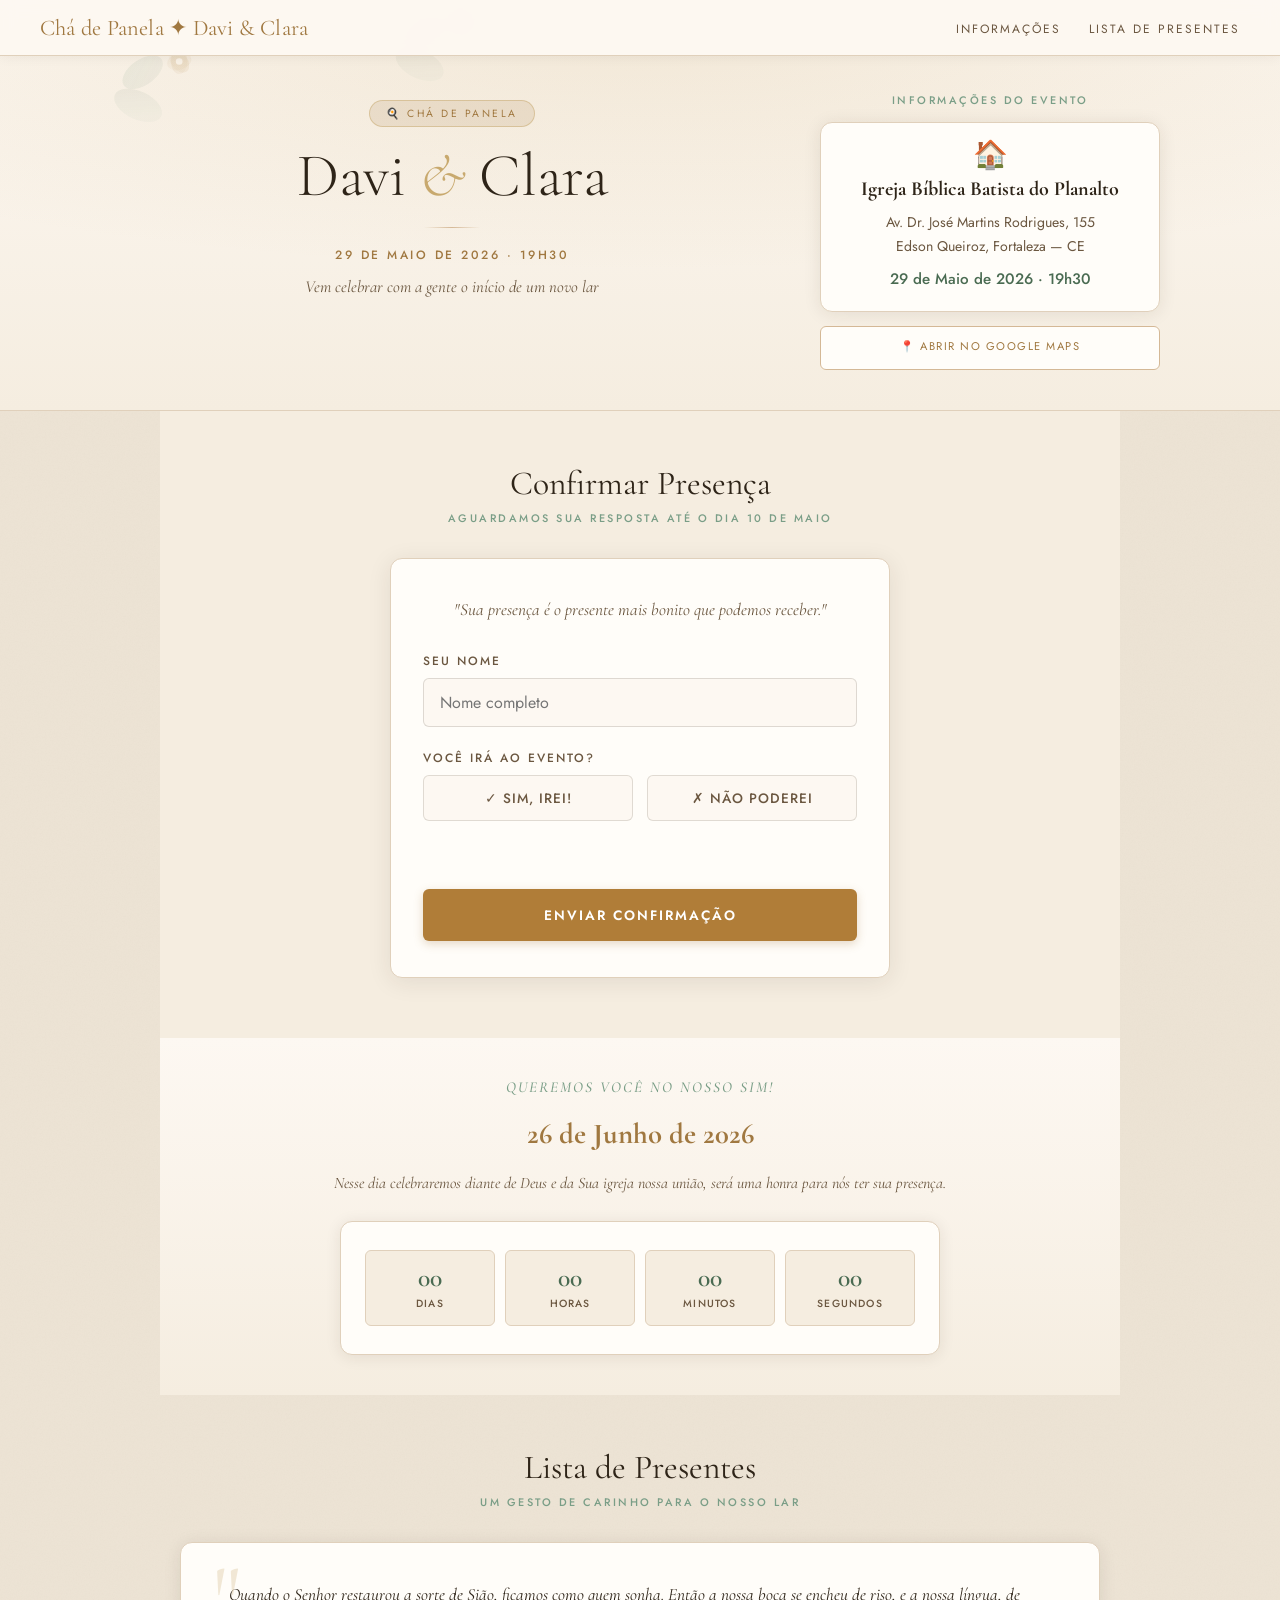
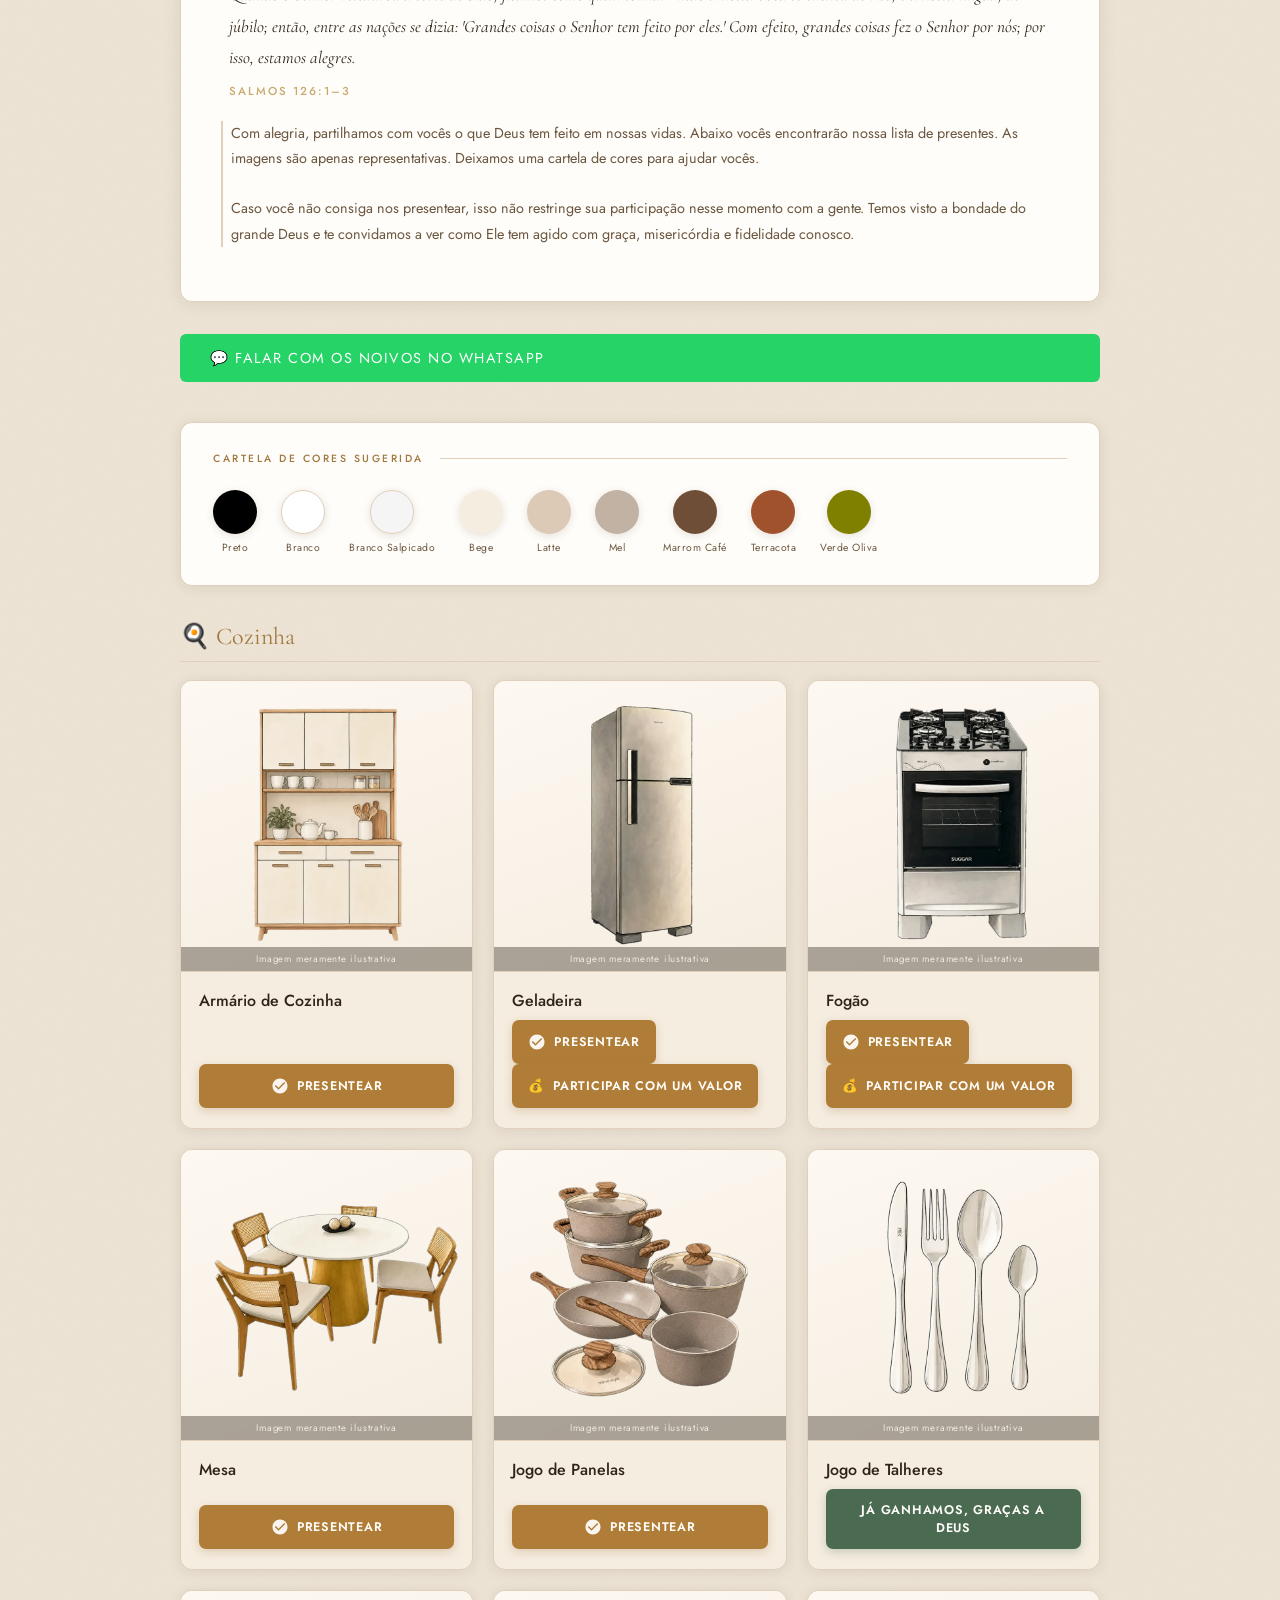
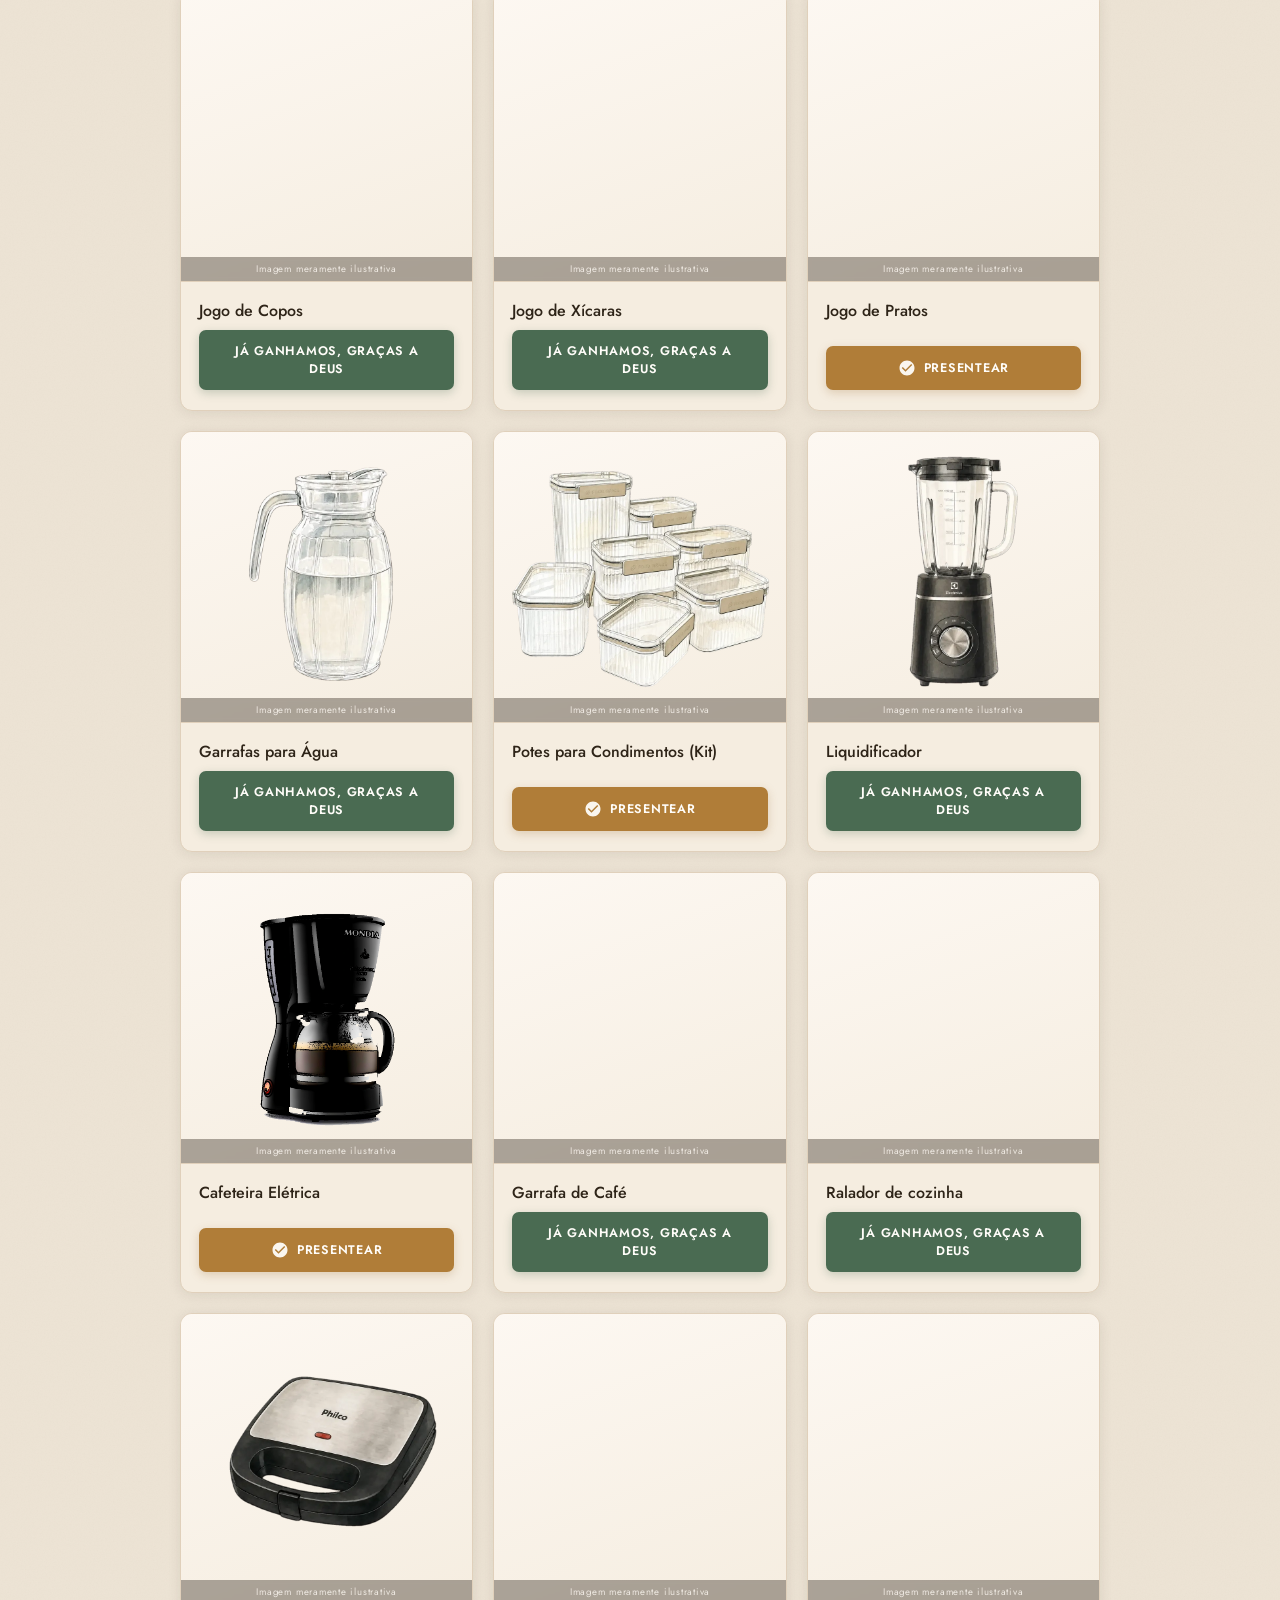
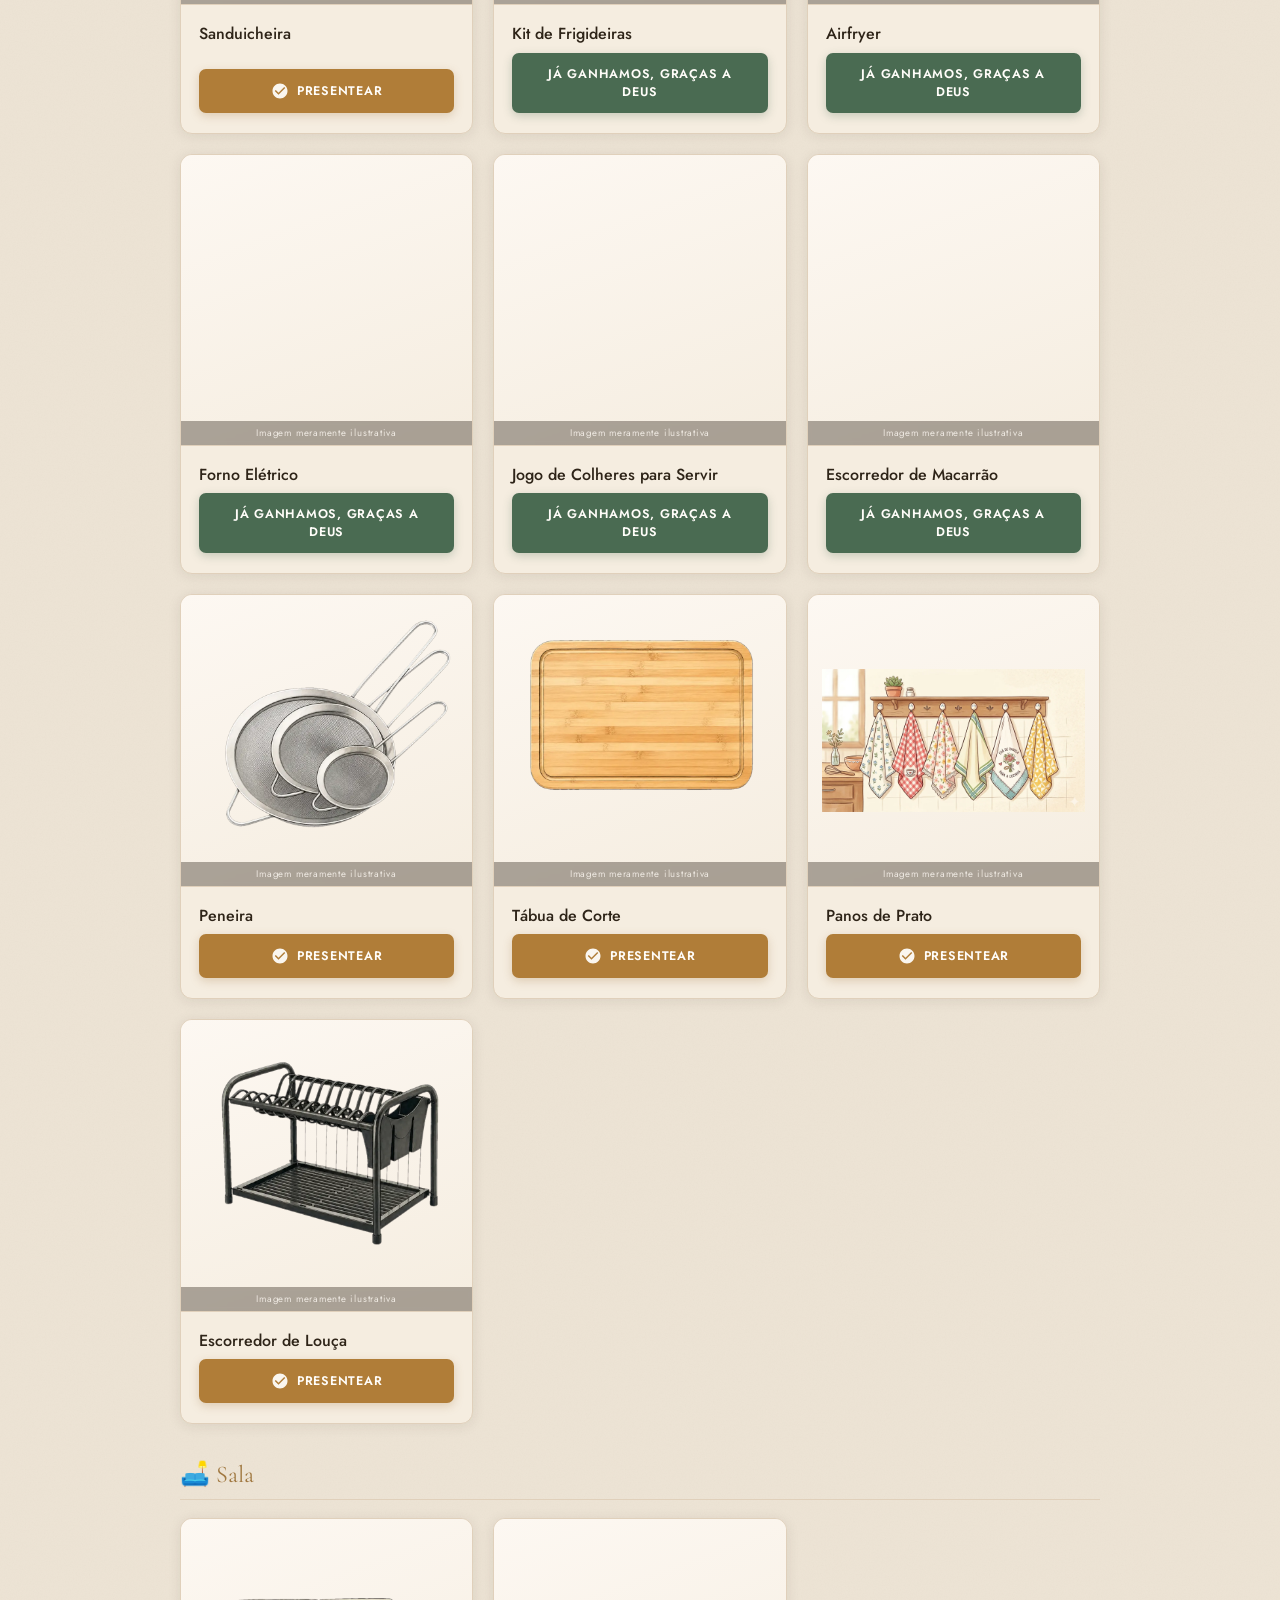
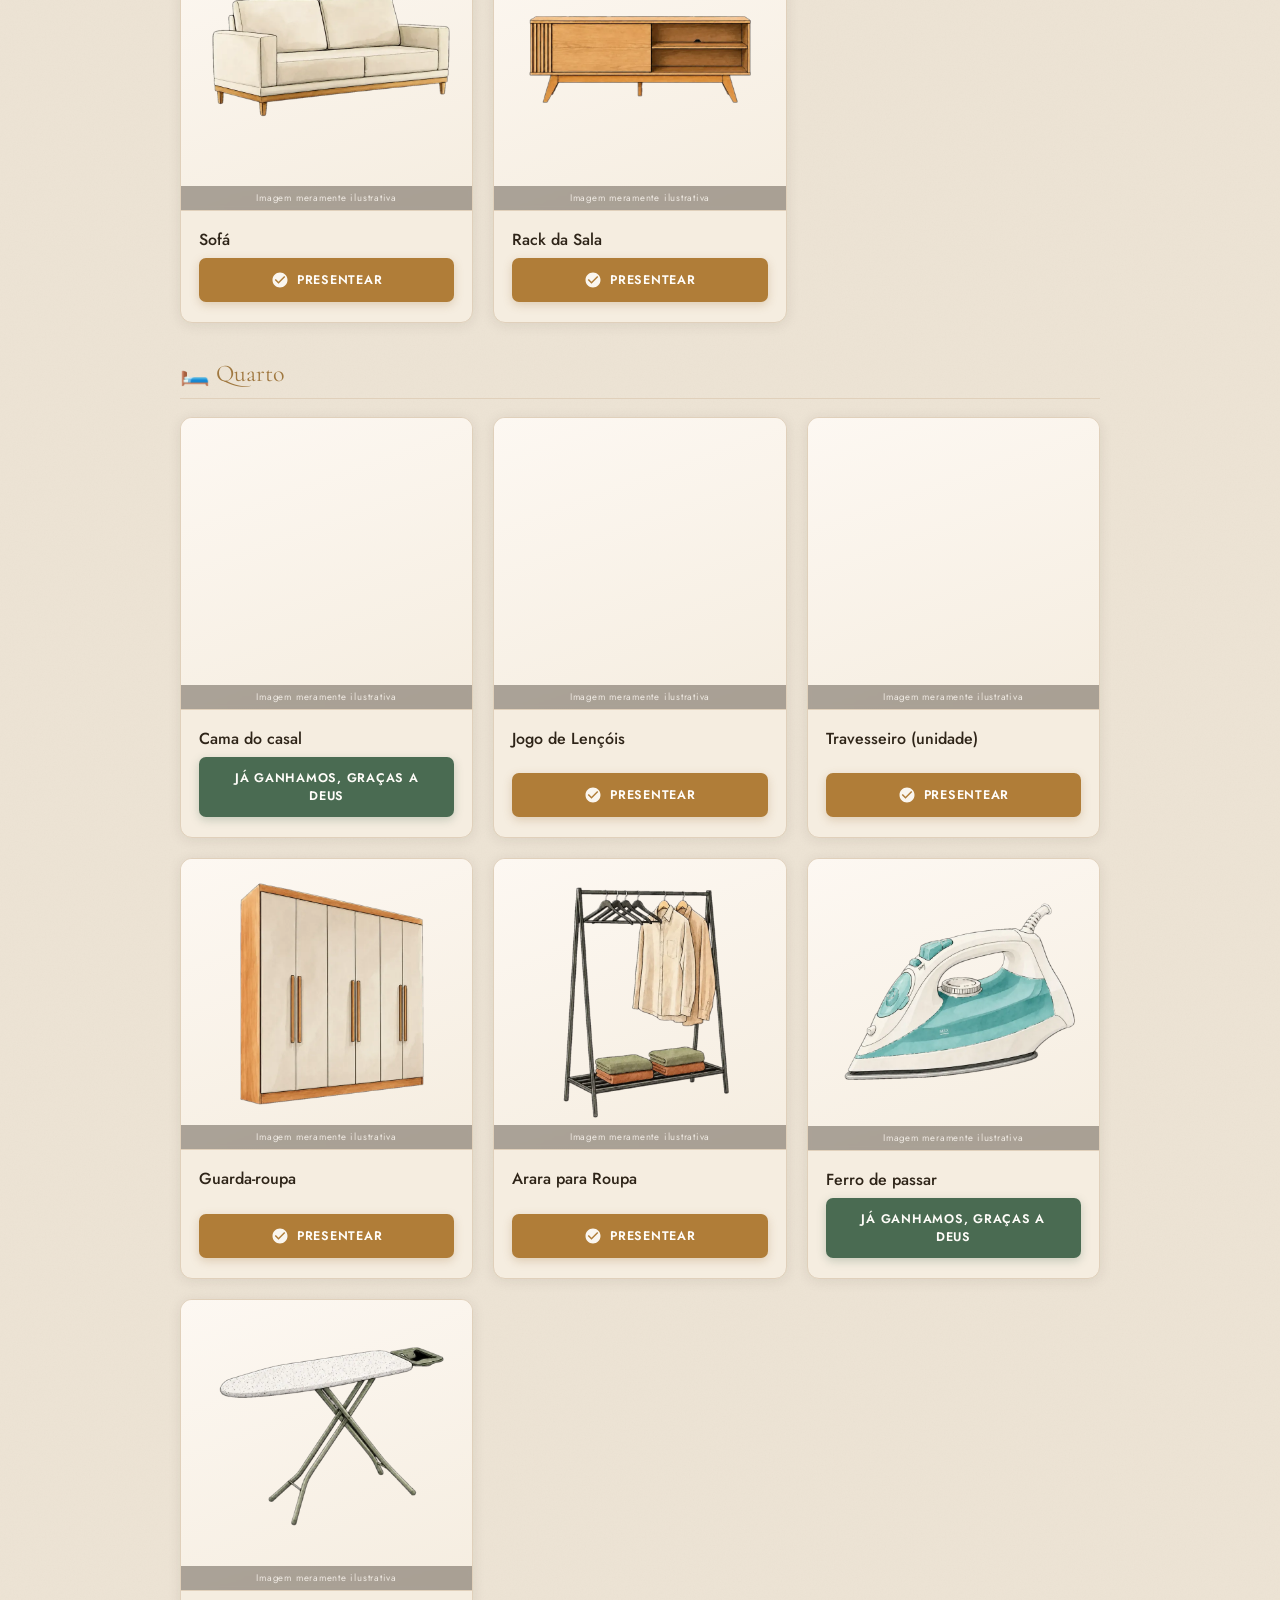
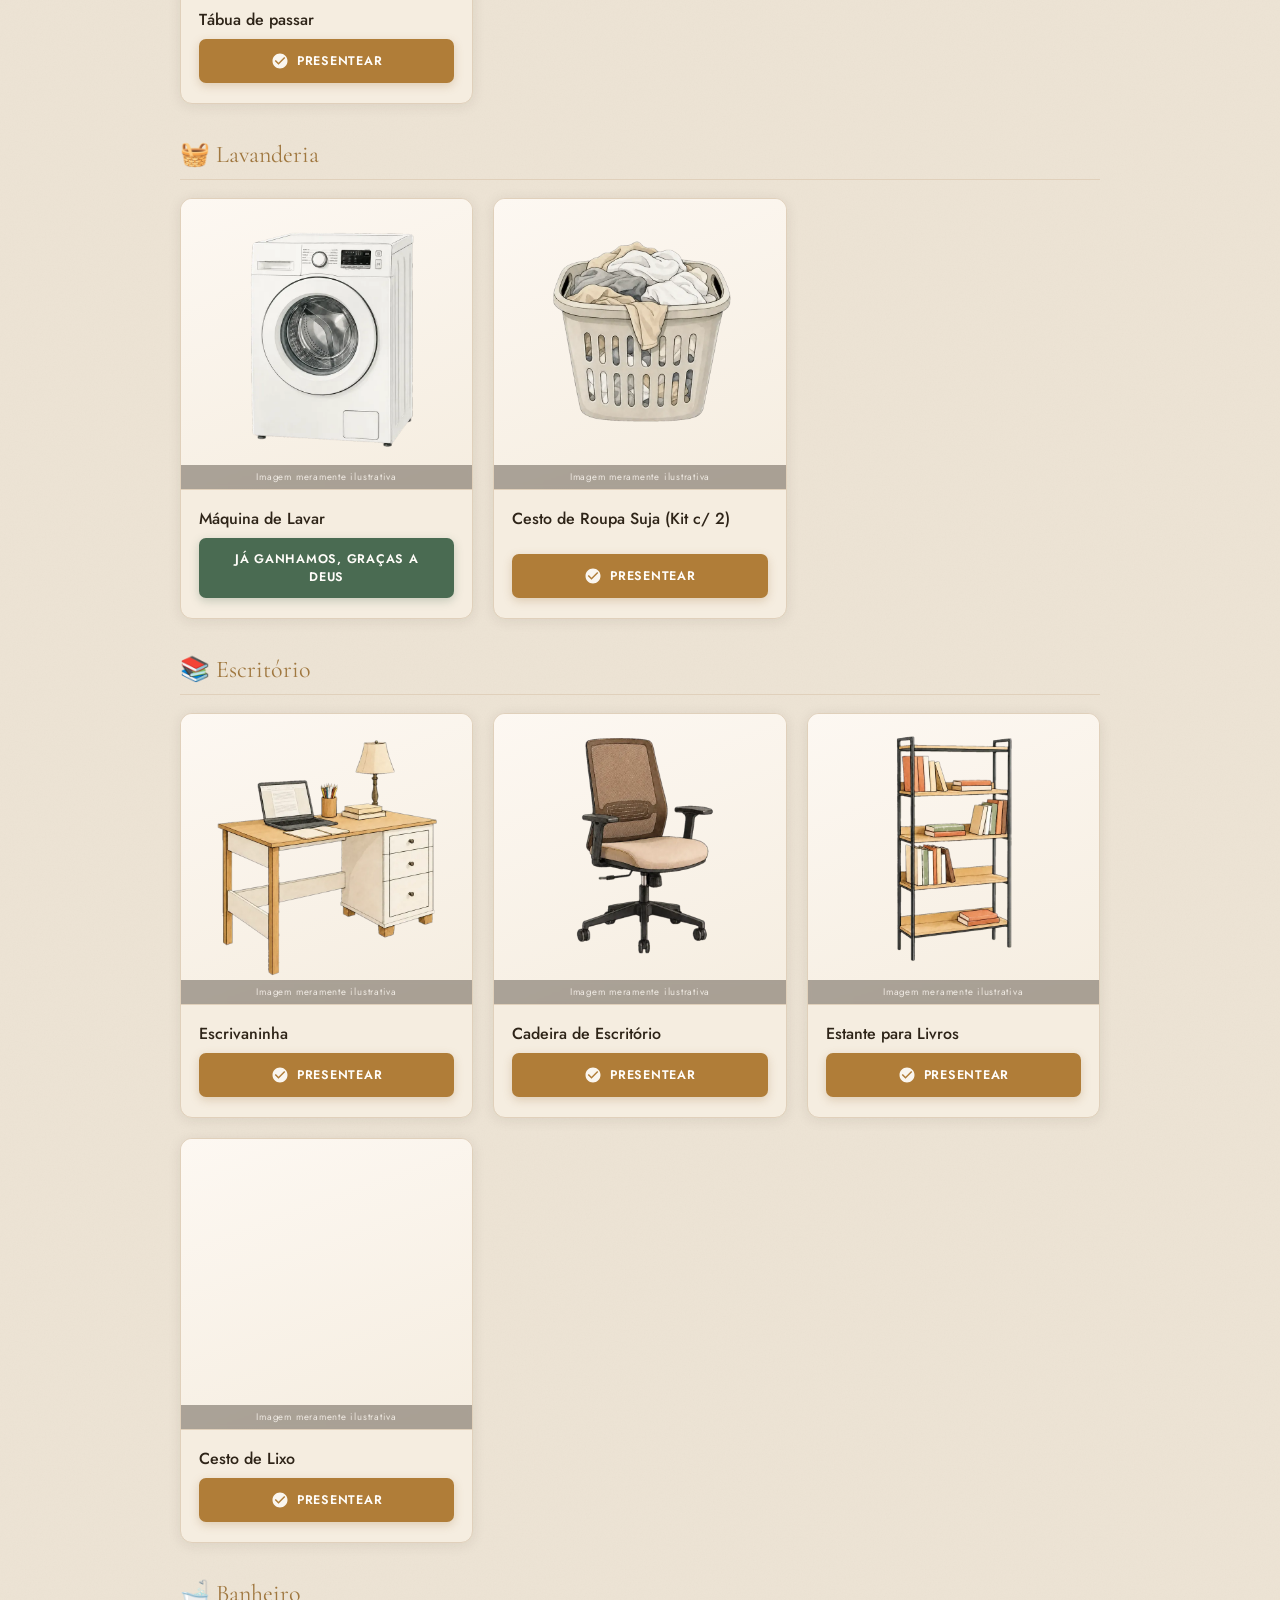
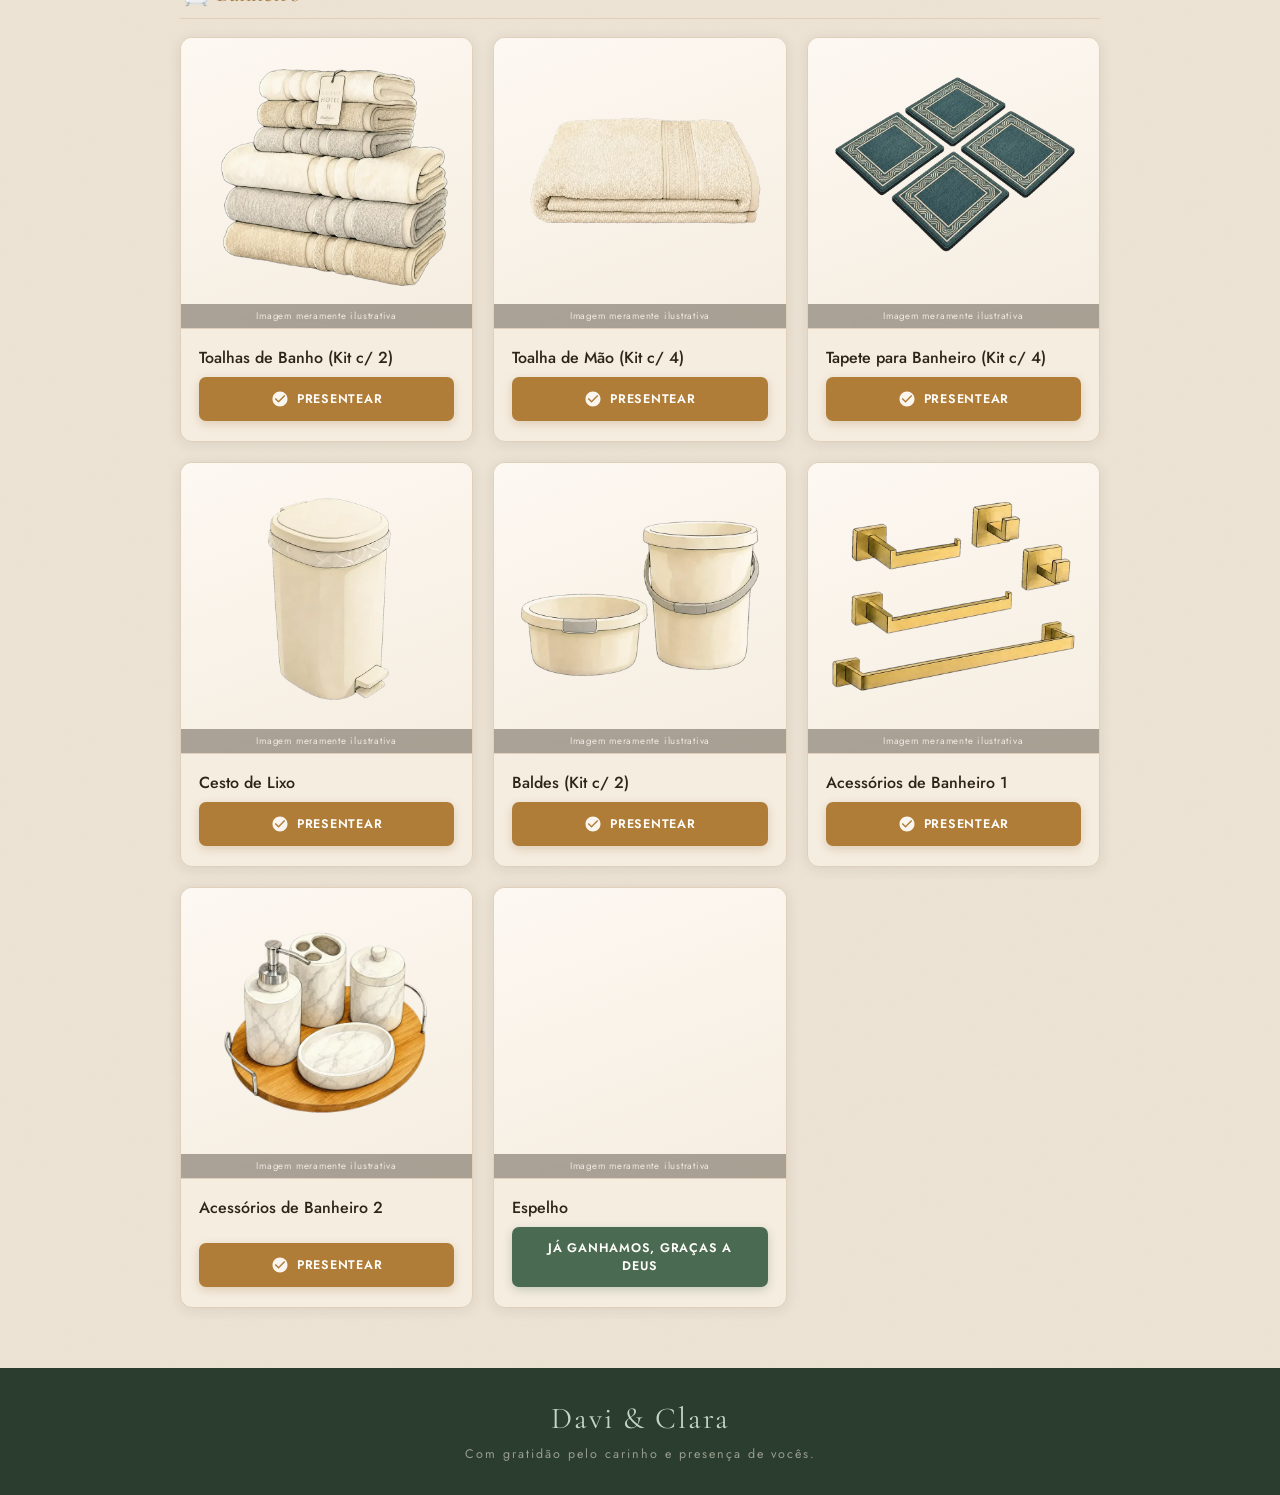
==== index.html @ c98801a6 "Update index.html" ====
<!DOCTYPE html>
<html lang="pt-BR">
<head>
  <!-- Meta Tags para Redes Sociais (WhatsApp/Instagram) -->
  <meta property="og:title" content="Chá de Panela — Davi & Clara">
  <meta property="og:description" content="Venha celebrar conosco o início do nosso novo lar! Confira as informações e nossa lista de presentes.">
  <meta property="og:type" content="website">
  <meta property="og:url" content="https://davi-e-clara.github.io/Cha-de-panela/">
  <meta property="og:image" content="https://davi-e-clara.github.io/Cha-de-panela/hero-share.jpg">
  <meta charset="UTF-8">
  <meta name="viewport" content="width=device-width, initial-scale=1, viewport-fit=cover">
  <meta name="description" content="Chá de Panela de Davi e Clara. Informações do evento, confirmação de presença e lista de presentes.">
  <meta name="theme-color" content="#ede3d4">
  <title>Chá de Panela — Davi & Clara</title>
  
  <!-- Preload de fontes críticas para evitar o "pulo" de layout -->
  <link rel="preconnect" href="https://fonts.googleapis.com">
  <link rel="preconnect" href="https://fonts.gstatic.com" crossorigin>
  <link href="https://fonts.googleapis.com/css2?family=Cormorant+Garamond:ital,wght@0,300;0,400;1,400&family=Jost:wght@300;400;500&display=swap" rel="stylesheet">
  
  <!-- CSS Externo (Mantido conforme original para cache) -->
  <link rel="stylesheet" href="style.css">
  
  <!-- SVG Icons -->
  <svg style="display: none;">
    <defs>
      <symbol id="ico-presentear" viewBox="0 0 24 24">
        <path fill="currentColor" d="M12 2C6.48 2 2 6.48 2 12s4.48 10 10 10 10-4.48 10-10S17.52 2 12 2zm-2 15l-5-5 1.41-1.41L10 14.17l7.59-7.59L19 8l-9 9z"/>
      </symbol>
    </defs>
  </svg>
</head>
<body>

<!-- NAVEGAÇÃO -->
<nav id="main-nav">
  <div class="logo">Chá de Panela ✦ Davi & Clara</div>
  <div class="nav-actions">
    <input type="checkbox" id="nav-menu-toggle" class="nav-cb" aria-hidden="true">
    <label for="nav-menu-toggle" class="nav-burger" aria-controls="nav-panel">Menu</label>
    <ul id="nav-panel">
      <li><a href="#confirmacao">Informações</a></li>
      <li><a href="#presentes">Lista de Presentes</a></li>
    </ul>
  </div>
</nav>

<!-- HERO / INTRO -->
<header class="intro">
  <div class="hero-floral-frame" aria-hidden="true">
    <svg viewBox="0 0 1000 400" xmlns="http://www.w3.org/2000/svg" preserveAspectRatio="xMidYMid slice">
      <defs>
        <linearGradient id="gfPetal" x1="0%" y1="0%" x2="100%" y2="100%">
          <stop offset="0%" style="stop-color:#c8a96e;stop-opacity:0.4"/>
          <stop offset="100%" style="stop-color:#d4b896;stop-opacity:0.2"/>
        </linearGradient>
        <linearGradient id="gfPetal2" x1="0%" y1="0%" x2="100%" y2="100%">
          <stop offset="0%" style="stop-color:#d4b896;stop-opacity:0.35"/>
          <stop offset="100%" style="stop-color:#c8a96e;stop-opacity:0.15"/>
        </linearGradient>
        <linearGradient id="gfLeaf1" x1="0%" y1="0%" x2="100%" y2="100%">
          <stop offset="0%" style="stop-color:#7a9e87;stop-opacity:0.3"/>
          <stop offset="100%" style="stop-color:#4a6b52;stop-opacity:0.15"/>
        </linearGradient>
        <linearGradient id="gfLeaf2" x1="0%" y1="0%" x2="100%" y2="100%">
          <stop offset="0%" style="stop-color:#4a6b52;stop-opacity:0.25"/>
          <stop offset="100%" style="stop-color:#7a9e87;stop-opacity:0.1"/>
        </linearGradient>
      </defs>
      <g opacity="0.8" transform="translate(100 80)">
        <ellipse cx="0" cy="20" rx="18" ry="10" transform="rotate(-35)" fill="url(#gfLeaf1)" opacity="0.5"/>
        <ellipse cx="25" cy="35" rx="20" ry="11" transform="rotate(25)" fill="url(#gfLeaf2)" opacity="0.45"/>
        <g transform="translate(40 8) scale(0.65)">
          <ellipse cx="0" cy="0" rx="10" ry="15" transform="rotate(0)" fill="url(#gfPetal)" opacity="0.65"/>
          <ellipse cx="0" cy="0" rx="10" ry="15" transform="rotate(72)" fill="url(#gfPetal2)" opacity="0.6"/>
          <ellipse cx="0" cy="0" rx="10" ry="15" transform="rotate(144)" fill="url(#gfPetal)" opacity="0.55"/>
          <circle cx="0" cy="0" r="4" fill="#fdf8f0" opacity="0.85"/>
        </g>
      </g>
      <g opacity="0.75" transform="translate(320 48)">
        <ellipse cx="0" cy="20" rx="18" ry="10" transform="rotate(-35)" fill="url(#gfLeaf1)" opacity="0.5"/>
        <ellipse cx="25" cy="35" rx="20" ry="11" transform="rotate(25)" fill="url(#gfLeaf2)" opacity="0.45"/>
        <g transform="translate(40 8) scale(0.65)">
          <ellipse cx="0" cy="0" rx="10" ry="15" transform="rotate(0)" fill="url(#gfPetal2)" opacity="0.65"/>
          <ellipse cx="0" cy="0" rx="10" ry="15" transform="rotate(72)" fill="url(#gfPetal)" opacity="0.6"/>
          <ellipse cx="0" cy="0" rx="10" ry="15" transform="rotate(144)" fill="url(#gfPetal2)" opacity="0.55"/>
          <circle cx="0" cy="0" r="4" fill="#fdf5e8" opacity="0.9"/>
        </g>
      </g>
    </svg>
  </div>
  <div class="intro-inner">
    <div class="intro-headline">
      <div class="hero-badge">🍳 Chá de Panela</div>
      <h1 class="hero-names">Davi<span> &amp; </span>Clara</h1>
      <div class="hero-divider"></div>
      <p class="hero-date">29 de Maio de 2026 · 19h30</p>
      <p class="hero-tagline">Vem celebrar com a gente o início de um novo lar</p>
    </div>
    <aside class="intro-aside">
      <p class="intro-aside-label">Informações do evento</p>
      <div class="info-card">
        <div class="big-icon">🏠</div>
        <h3>Igreja Bíblica Batista do Planalto</h3>
        <p>
          Av. Dr. José Martins Rodrigues, 155 <br>
          Edson Queiroz, Fortaleza — CE
          <span class="highlight">29 de Maio de 2026 · 19h30</span>
        </p>
      </div>
      <a class="map-btn"
         href="https://www.google.com/maps/place/Av.+Dr.+Jos%C3%A9+Martins+Rodrigues,+155+-+Edson+Queiroz,+Fortaleza+-+CE"
         target="_blank" rel="noopener noreferrer">
        📍 Abrir no Google Maps
      </a>
    </aside>
  </div>
</header>

<!-- CONFIRMAÇÃO DE PRESENÇA -->
<section id="confirmacao" class="reveal" style="background: var(--surface);">
  <h2 class="section-title">Confirmar Presença</h2>
  <p class="section-sub">Aguardamos sua resposta até o dia 10 de Maio</p>
  
  <div class="rsvp-form-wrapper">
    <p class="rsvp-quote">
      "Sua presença é o presente mais bonito que podemos receber."
    </p>

    <form id="rsvp-form">
      <div class="form-group">
        <label for="rsvp-nome" class="form-label">Seu nome</label>
        <input 
          type="text" 
          id="rsvp-nome" 
          placeholder="Nome completo" 
          required
          class="form-input"
          autocomplete="name"
        >
      </div>

      <div class="form-group">
        <label class="form-label">Você irá ao evento?</label>
        <div class="radio-group">
          <div class="radio-option">
            <input 
              type="radio" 
              id="rsvp-sim" 
              name="rsvp-presenca" 
              value="Sim, estarei presente! 🎉"
              required
              class="radio-input"
            >
            <label for="rsvp-sim" class="radio-label">✓ Sim, irei!</label>
          </div>
          <div class="radio-option">
            <input 
              type="radio" 
              id="rsvp-nao" 
              name="rsvp-presenca" 
              value="Infelizmente não poderei comparecer."
              required
              class="radio-input"
            >
            <label for="rsvp-nao" class="radio-label">✗ Não poderei</label>
          </div>
        </div>
      </div>

      <p id="rsvp-status" class="rsvp-status" aria-live="polite"></p>

      <button 
        type="submit" 
        id="rsvp-btn-enviar"
        class="submit-btn"
      >
        Enviar Confirmação
      </button>
    </form>
  </div>
</section>

<!-- CONTAGEM REGRESSIVA -->
<section class="countdown-section reveal">
  <div style="max-width: 800px; margin: 0 auto; text-align: center;">
    <p class="countdown-subtitle">Queremos você no nosso SIM!</p>
    <h3 style="font-family: 'Cormorant Garamond', serif; font-size: 1.8rem; color: var(--wood-deep); margin-bottom: 20px;">26 de Junho de 2026</h3>
    
    <p class="countdown-quote">
      Nesse dia celebraremos diante de Deus e da Sua igreja nossa união, será uma honra para nós ter sua presença.
    </p>
    
    <div class="countdown-wrapper">
      <div id="countdown">
        <div class="countdown-item">
          <div id="days" class="countdown-value">00</div>
          <div class="countdown-label">Dias</div>
        </div>
        <div class="countdown-item">
          <div id="hours" class="countdown-value">00</div>
          <div class="countdown-label">Horas</div>
        </div>
        <div class="countdown-item">
          <div id="minutes" class="countdown-value">00</div>
          <div class="countdown-label">Minutos</div>
        </div>
        <div class="countdown-item">
          <div id="seconds" class="countdown-value">00</div>
          <div class="countdown-label">Segundos</div>
        </div>
      </div>
    </div>
  </div>
</section>

<!-- LISTA DE PRESENTES -->
<section id="presentes" class="reveal">
  <h2 class="section-title">Lista de Presentes</h2>
  <p class="section-sub">Um gesto de carinho para o nosso lar</p>

  <!-- VERSÍCULO -->
  <div class="verse-block">
    <div class="verse-mark">"</div>
    <blockquote class="verse-text">
      Quando o Senhor restaurou a sorte de Sião, ficamos como quem sonha. Então a nossa boca se encheu de riso, e a nossa língua, de júbilo; então, entre as nações se dizia: <em>'Grandes coisas o Senhor tem feito por eles.'</em> Com efeito, grandes coisas fez o Senhor por nós; por isso, estamos alegres.
    </blockquote>
    <div class="verse-ref">Salmos 126:1–3</div>
    <div class="verse-body">
      Com alegria, partilhamos com vocês o que Deus tem feito em nossas vidas. Abaixo vocês encontrarão nossa lista de presentes. As imagens são apenas representativas. Deixamos uma cartela de cores para ajudar vocês.
      <br><br>
      Caso você não consiga nos presentear, isso não restringe sua participação nesse momento com a gente. Temos visto a bondade do grande Deus e te convidamos a ver como Ele tem agido com graça, misericórdia e fidelidade conosco.
    </div>
  </div>

  <!-- BOTÃO WHATSAPP PRINCIPAL -->
  <div style="text-align: center; margin-bottom: 40px;">
    <a id="main-wa-btn" href="#" target="_blank" rel="noopener noreferrer" class="map-btn" style="display: inline-flex; background: #25D366; color: white; border: none; padding: 15px 30px; font-size: 0.9rem;">
      💬 Falar com os Noivos no WhatsApp
    </a>
  </div>

  <!-- PALETA DE CORES -->
  <div class="palette-block">
    <div class="palette-header">
      <span class="palette-label">Cartela de Cores Sugerida</span>
      <div class="palette-rule"></div>
    </div>
    <div class="palette-swatches">
      <div class="swatch-item">
        <div class="swatch" style="background-color: #000000;"></div>
        <span>Preto</span>
      </div>
      <div class="swatch-item">
        <div class="swatch" style="background-color: #ffffff; border: 1px solid #e0d0bb;"></div>
        <span>Branco</span>
      </div>
      <div class="swatch-item">
        <div class="swatch" style="background-color: #f5f5f5; border: 1px solid #e0d0bb;"></div>
        <span>Branco Salpicado</span>
      </div>
      <div class="swatch-item">
        <div class="swatch" style="background-color: #f5ede0;"></div>
        <span>Bege</span>
      </div>
      <div class="swatch-item">
        <div class="swatch" style="background-color: #dcc9b6;"></div>
        <span>Latte</span>
      </div>
      <div class="swatch-item">
        <div class="swatch" style="background-color: #c2b2a3;"></div>
        <span>Mel</span>
      </div>
      <div class="swatch-item">
        <div class="swatch" style="background-color: #6f4e37;"></div>
        <span>Marrom Café</span>
      </div>
      <div class="swatch-item">
        <div class="swatch" style="background-color: #a0522d;"></div>
        <span>Terracota</span>
      </div>
      <div class="swatch-item">
        <div class="swatch" style="background-color: #808000;"></div>
        <span>Verde Oliva</span>
      </div>
    </div>
  </div>

  <!-- COZINHA -->
  <div class="category-title">🍳 Cozinha</div>
  <div class="gift-grid">
    <article class="gift-card reveal">
      <div class="gift-card-media"><img loading="lazy" src="armario-cozinha.webp" alt="Armário de cozinha" width="400" height="400" decoding="async"></div>
      <div class="gift-card-body">
        <h3 class="gift-name">Armário de Cozinha</h3>
        <a class="gift-buy gift-buy--pending" href="#" data-gift-key="armario-cozinha" target="_blank" rel="noopener noreferrer"><svg width="18" height="18" aria-hidden="true"><use href="#ico-presentear"/></svg><span>Presentear</span></a>
      </div>
    </article>
    <article class="gift-card reveal">
      <div class="gift-card-media"><img loading="lazy" src="geladeira.webp" alt="Geladeira" width="400" height="400" decoding="async"></div>
      <div class="gift-card-body">
        <h3 class="gift-name">Geladeira</h3>
        <div class="gift-btn-group">
          <a class="gift-buy gift-buy--pending" href="#" data-gift-key="geladeira" target="_blank" rel="noopener noreferrer"><svg width="18" height="18" aria-hidden="true"><use href="#ico-presentear"/></svg><span>Presentear</span></a>
          <a class="gift-buy gift-buy--participate" href="https://wa.me/5585998184396?text=Quero%20participar%20da%20Geladeira%20com%20um%20valor!%20Pode%20me%20passar%20o%20pix%20de%20voc%C3%AAs%3F" target="_blank" rel="noopener noreferrer">💰 <span>Participar com um valor</span></a>
        </div>
      </div>
    </article>
    <article class="gift-card reveal">
      <div class="gift-card-media"><img loading="lazy" src="fogao.webp" alt="Fogão" width="400" height="400" decoding="async"></div>
      <div class="gift-card-body">
        <h3 class="gift-name">Fogão</h3>
        <div class="gift-btn-group">
          <a class="gift-buy gift-buy--pending" href="#" data-gift-key="fogao" target="_blank" rel="noopener noreferrer"><svg width="18" height="18" aria-hidden="true"><use href="#ico-presentear"/></svg><span>Presentear</span></a>
          <a class="gift-buy gift-buy--participate" href="https://wa.me/5585998184396?text=Quero%20participar%20do%20Fog%C3%A3o%20com%20um%20valor!%20Pode%20me%20passar%20o%20pix%20de%20voc%C3%AAs%3F" target="_blank" rel="noopener noreferrer">💰 <span>Participar com um valor</span></a>
        </div>
      </div>
    </article>
    <article class="gift-card reveal">
      <div class="gift-card-media"><img loading="lazy" src="mesa.webp" alt="Mesa" width="400" height="400" decoding="async"></div>
      <div class="gift-card-body">
        <h3 class="gift-name">Mesa</h3>
        <a class="gift-buy gift-buy--pending" href="#" data-gift-key="mesa" target="_blank" rel="noopener noreferrer"><svg width="18" height="18" aria-hidden="true"><use href="#ico-presentear"/></svg><span>Presentear</span></a>
      </div>
    </article>
    <article class="gift-card reveal">
      <div class="gift-card-media"><img loading="lazy" src="jogo-panelas.webp" alt="Jogo de panelas" width="400" height="400" decoding="async"></div>
      <div class="gift-card-body">
        <h3 class="gift-name">Jogo de Panelas</h3>
        <a class="gift-buy gift-buy--pending" href="#" data-gift-key="jogo-panelas" target="_blank" rel="noopener noreferrer"><svg width="18" height="18" aria-hidden="true"><use href="#ico-presentear"/></svg><span>Presentear</span></a>
      </div>
    </article>
    <article class="gift-card reveal">
      <div class="gift-card-media"><img loading="lazy" src="jogo-talheres.webp" alt="Jogo de talheres" width="400" height="400" decoding="async"></div>
      <div class="gift-card-body">
        <h3 class="gift-name">Jogo de Talheres</h3>
       <a class="gift-buy gift-received" href="#" data-gift-key="escorredor-macarrao" target="_blank" rel="noopener noreferrer"><span>Já ganhamos, graças a Deus</span></a>
      </div>
    </article>
    <article class="gift-card reveal">
      <div class="gift-card-media"><img loading="lazy" src="jogo-copos.webp" alt="Jogo de copos" width="400" height="400" decoding="async"></div>
      <div class="gift-card-body">
        <h3 class="gift-name">Jogo de Copos</h3>
        <a class="gift-buy gift-received" href="#" data-gift-key="jogos-copos" target="_blank" rel="noopener noreferrer"><span>Já ganhamos, graças a Deus</span></a>
</div>
    </article>
    <article class="gift-card reveal">
      <div class="gift-card-media"><img loading="lazy" src="jogo-xicaras.webp" alt="Jogo de xícaras" width="400" height="400" decoding="async"></div>
      <div class="gift-card-body">
        <h3 class="gift-name">Jogo de Xícaras</h3>
        <a class="gift-buy gift-received" href="#" data-gift-key="jogo-xicaras" target="_blank" rel="noopener noreferrer"><span>Já ganhamos, graças a Deus</span></a>
</div>
    </article>
    <article class="gift-card reveal">
      <div class="gift-card-media"><img loading="lazy" src="jogo-pratos.webp" alt="Jogo de pratos" width="400" height="400" decoding="async"></div>
      <div class="gift-card-body">
        <h3 class="gift-name">Jogo de Pratos</h3>
        <a class="gift-buy gift-buy--pending" href="#" data-gift-key="jogo-pratos" target="_blank" rel="noopener noreferrer"><svg width="18" height="18" aria-hidden="true"><use href="#ico-presentear"/></svg><span>Presentear</span></a>
      </div>
    </article>
    <article class="gift-card reveal">
      <div class="gift-card-media"><img loading="lazy" src="garrafas-agua.webp" alt="Garrafas para água" width="400" height="400" decoding="async"></div>
      <div class="gift-card-body">
        <h3 class="gift-name">Garrafas para Água</h3>
        <a class="gift-buy gift-received" href="#" data-gift-key="garrafas-agua" target="_blank" rel="noopener noreferrer"><span>Já ganhamos, graças a Deus</span></a>
</div>
    </article>
    <article class="gift-card reveal">
      <div class="gift-card-media"><img loading="lazy" src="potes-condimentos.webp" alt="Potes para condimentos" width="400" height="400" decoding="async"></div>
      <div class="gift-card-body">
        <h3 class="gift-name">Potes para Condimentos (Kit)</h3>
        <a class="gift-buy gift-buy--pending" href="#" data-gift-key="potes-condimentos" target="_blank" rel="noopener noreferrer"><svg width="18" height="18" aria-hidden="true"><use href="#ico-presentear"/></svg><span>Presentear</span></a>
      </div>
    </article>
    <article class="gift-card reveal">
      <div class="gift-card-media"><img loading="lazy" src="liquidificador.webp" alt="Liquidificador" width="400" height="400" decoding="async"></div>
      <div class="gift-card-body">
        <h3 class="gift-name">Liquidificador</h3>
        <a class="gift-buy gift-received" href="#" data-gift-key="liquidificador" target="_blank" rel="noopener noreferrer"><span>Já ganhamos, graças a Deus</span></a>
</div>
    </article>
    <article class="gift-card reveal">
      <div class="gift-card-media"><img loading="lazy" src="cafeteira.webp" alt="Cafeteira" width="400" height="400" decoding="async"></div>
      <div class="gift-card-body">
        <h3 class="gift-name">Cafeteira Elétrica</h3>
        <a class="gift-buy gift-buy--pending" href="#" data-gift-key="sanduicheira" target="_blank" rel="noopener noreferrer"><svg width="18" height="18" aria-hidden="true"><use href="#ico-presentear"/></svg><span>Presentear</span></a>
      </div>
    </article>
    </article>
    <article class="gift-card reveal">
      <div class="gift-card-media"><img loading="lazy" src="garrafa-cafe.webp" alt="Garrafa de café" width="400" height="400" decoding="async"></div>
      <div class="gift-card-body">
        <h3 class="gift-name">Garrafa de Café</h3>
         <a class="gift-buy gift-received" href="#" data-gift-key="garrafa-cafe" target="_blank" rel="noopener noreferrer"><span>Já ganhamos, graças a Deus</span></a>
      </div>
    </article>
    <article class="gift-card reveal">
      <div class="gift-card-media"><img loading="lazy" src="ralador.webp" alt="Ralador de cozinha" width="400" height="400" decoding="async"></div>
      <div class="gift-card-body">
        <h3 class="gift-name">Ralador de cozinha</h3>
        <a class="gift-buy gift-received" href="#" data-gift-key="ralador" target="_blank" rel="noopener noreferrer"><span>Já ganhamos, graças a Deus</span></a>
      </div>
    </article>
    <article class="gift-card reveal">
      <div class="gift-card-media"><img loading="lazy" src="sanduicheira.webp" alt="Sanduicheira" width="400" height="400" decoding="async"></div>
      <div class="gift-card-body">
        <h3 class="gift-name">Sanduicheira</h3>
        <a class="gift-buy gift-buy--pending" href="#" data-gift-key="sanduicheira" target="_blank" rel="noopener noreferrer"><svg width="18" height="18" aria-hidden="true"><use href="#ico-presentear"/></svg><span>Presentear</span></a>
      </div>
    </article>
    <article class="gift-card reveal">
      <div class="gift-card-media"><img loading="lazy" src="frigideiras.webp" alt="Kit de frigideiras" width="400" height="400" decoding="async"></div>
      <div class="gift-card-body">
        <h3 class="gift-name">Kit de Frigideiras</h3>
        <a class="gift-buy gift-received" href="#" data-gift-key="frigideiras" target="_blank" rel="noopener noreferrer"><span>Já ganhamos, graças a Deus</span></a>
</div>
    </article>
    <article class="gift-card reveal">
      <div class="gift-card-media"><img loading="lazy" src="airfryer.webp" alt="Airfryer" width="400" height="400" decoding="async"></div>
      <div class="gift-card-body">
        <h3 class="gift-name">Airfryer</h3>
        <a class="gift-buy gift-received" href="#" data-gift-key="frigideiras" target="_blank" rel="noopener noreferrer"><span>Já ganhamos, graças a Deus</span></a>
</div>
    </article>
    <article class="gift-card reveal">
      <div class="gift-card-media"><img loading="lazy" src="forno-eletrico.webp" alt="Forno elétrico" width="400" height="400" decoding="async"></div>
      <div class="gift-card-body">
        <h3 class="gift-name">Forno Elétrico</h3>
        <a class="gift-buy gift-received" href="#" data-gift-key="forno-eletrico" target="_blank" rel="noopener noreferrer"><span>Já ganhamos, graças a Deus</span></a>
</div>
    </article>
    <article class="gift-card reveal">
      <div class="gift-card-media"><img loading="lazy" src="colheres-servir.webp" alt="Jogo de colheres para servir" width="400" height="400" decoding="async"></div>
      <div class="gift-card-body">
        <h3 class="gift-name">Jogo de Colheres para Servir</h3>
            <a class="gift-buy gift-received" href="#" data-gift-key="escorredor-macarrao" target="_blank" rel="noopener noreferrer"><span>Já ganhamos, graças a Deus</span></a>
      </div>
    </article>
    <article class="gift-card reveal">
      <div class="gift-card-media"><img loading="lazy" src="escorredor-macarrao.webp" alt="Escorredor de macarrão" width="400" height="400" decoding="async"></div>
      <div class="gift-card-body">
        <h3 class="gift-name">Escorredor de Macarrão</h3>
            <a class="gift-buy gift-received" href="#" data-gift-key="escorredor-macarrao" target="_blank" rel="noopener noreferrer"><span>Já ganhamos, graças a Deus</span></a>
      </div>
    </article>
    <article class="gift-card reveal">
      <div class="gift-card-media"><img loading="lazy" src="peneira.webp" alt="Peneira" width="400" height="400" decoding="async"></div>
      <div class="gift-card-body">
        <h3 class="gift-name">Peneira</h3>
        <a class="gift-buy gift-buy--pending" href="#" data-gift-key="peneira" target="_blank" rel="noopener noreferrer"><svg width="18" height="18" aria-hidden="true"><use href="#ico-presentear"/></svg><span>Presentear</span></a>
      </div>
    </article>
    <article class="gift-card reveal">
      <div class="gift-card-media"><img loading="lazy" src="tabua-corte.webp" alt="Tábua de corte" width="400" height="400" decoding="async"></div>
      <div class="gift-card-body">
        <h3 class="gift-name">Tábua de Corte</h3>
        <a class="gift-buy gift-buy--pending" href="#" data-gift-key="tabua-corte" target="_blank" rel="noopener noreferrer"><svg width="18" height="18" aria-hidden="true"><use href="#ico-presentear"/></svg><span>Presentear</span></a>
      </div>
    </article>
    <article class="gift-card reveal">
      <div class="gift-card-media"><img loading="lazy" src="panos-prato.webp" alt="Panos de prato" width="400" height="400" decoding="async"></div>
      <div class="gift-card-body">
        <h3 class="gift-name">Panos de Prato</h3>
        <a class="gift-buy gift-buy--pending" href="#" data-gift-key="panos-prato" target="_blank" rel="noopener noreferrer"><svg width="18" height="18" aria-hidden="true"><use href="#ico-presentear"/></svg><span>Presentear</span></a>
      </div>
    </article>
    <article class="gift-card reveal">
      <div class="gift-card-media"><img loading="lazy" src="escorredor-louca.webp" alt="Escorredor de louça" width="400" height="400" decoding="async"></div>
      <div class="gift-card-body">
        <h3 class="gift-name">Escorredor de Louça</h3>
        <a class="gift-buy gift-buy--pending" href="#" data-gift-key="escorredor-louca" target="_blank" rel="noopener noreferrer"><svg width="18" height="18" aria-hidden="true"><use href="#ico-presentear"/></svg><span>Presentear</span></a>
      </div>
    </article>
  </div>

  <!-- SALA -->
  <div class="category-title">🛋️ Sala</div>
  <div class="gift-grid">
    <article class="gift-card reveal">
      <div class="gift-card-media"><img loading="lazy" src="sofa.webp" alt="Sofá" width="400" height="400" decoding="async"></div>
      <div class="gift-card-body">
        <h3 class="gift-name">Sofá</h3>
        <a class="gift-buy gift-buy--pending" href="#" data-gift-key="sofa" target="_blank" rel="noopener noreferrer"><svg width="18" height="18" aria-hidden="true"><use href="#ico-presentear"/></svg><span>Presentear</span></a>
      </div>
    </article>
    <article class="gift-card reveal">
      <div class="gift-card-media"><img loading="lazy" src="rack.webp" alt="Rack da sala" width="400" height="400" decoding="async"></div>
      <div class="gift-card-body">
        <h3 class="gift-name">Rack da Sala</h3>
        <a class="gift-buy gift-buy--pending" href="#" data-gift-key="rack" target="_blank" rel="noopener noreferrer"><svg width="18" height="18" aria-hidden="true"><use href="#ico-presentear"/></svg><span>Presentear</span></a>
      </div>
    </article>
  </div>

  <!-- QUARTO -->
  <div class="category-title">🛏️ Quarto</div>
  <div class="gift-grid">
    <article class="gift-card reveal">
      <div class="gift-card-media"><img loading="lazy" src="cama-casal.webp" alt="Cama do casal" width="400" height="400" decoding="async"></div>
      <div class="gift-card-body">
        <h3 class="gift-name">Cama do casal</h3>
        <a class="gift-buy gift-received" href="#" data-gift-key="cama-casal" target="_blank" rel="noopener noreferrer"><span>Já ganhamos, graças a Deus</span></a>
      </div>
    </article>
    <article class="gift-card reveal">
      <div class="gift-card-media"><img loading="lazy" src="jogo-lencois.webp" alt="Jogo de lençóis" width="400" height="400" decoding="async"></div>
      <div class="gift-card-body">
        <h3 class="gift-name">Jogo de Lençóis</h3>
        <a class="gift-buy gift-buy--pending" href="#" data-gift-key="jogo-lencois" target="_blank" rel="noopener noreferrer"><svg width="18" height="18" aria-hidden="true"><use href="#ico-presentear"/></svg><span>Presentear</span></a>
      </div>
    </article>
    <article class="gift-card reveal">
      <div class="gift-card-media"><img loading="lazy" src="travesseiro.webp" alt="Travesseiro" width="400" height="400" decoding="async"></div>
      <div class="gift-card-body">
        <h3 class="gift-name">Travesseiro (unidade)</h3>
        <a class="gift-buy gift-buy--pending" href="#" data-gift-key="travesseiro" target="_blank" rel="noopener noreferrer"><svg width="18" height="18" aria-hidden="true"><use href="#ico-presentear"/></svg><span>Presentear</span></a>
      </div>
    </article>
    <article class="gift-card reveal">
      <div class="gift-card-media"><img loading="lazy" src="guarda-roupa.webp" alt="Guarda-roupa" width="400" height="400" decoding="async"></div>
      <div class="gift-card-body">
        <h3 class="gift-name">Guarda-roupa</h3>
        <a class="gift-buy gift-buy--pending" href="#" data-gift-key="guarda-roupa" target="_blank" rel="noopener noreferrer"><svg width="18" height="18" aria-hidden="true"><use href="#ico-presentear"/></svg><span>Presentear</span></a>
      </div>
    </article>
    <article class="gift-card reveal">
      <div class="gift-card-media"><img loading="lazy" src="arara-roupa.webp" alt="Arara para roupa" width="400" height="400" decoding="async"></div>
      <div class="gift-card-body">
        <h3 class="gift-name">Arara para Roupa</h3>
        <a class="gift-buy gift-buy--pending" href="#" data-gift-key="arara-roupa" target="_blank" rel="noopener noreferrer"><svg width="18" height="18" aria-hidden="true"><use href="#ico-presentear"/></svg><span>Presentear</span></a>
      </div>
    </article>
    <article class="gift-card reveal">
      <div class="gift-card-media"><img loading="lazy" src="ferro-de-passar.webp" alt="Ferro de passar" width="400" height="400" decoding="async"></div>
      <div class="gift-card-body">
        <h3 class="gift-name">Ferro de passar</h3>
        <a class="gift-buy gift-received" href="#" data-gift-key="ferro-de-passar" target="_blank" rel="noopener noreferrer"><span>Já ganhamos, graças a Deus</span></a>
      </div>
    </article>
    <article class="gift-card reveal">
      <div class="gift-card-media"><img loading="lazy" src="tabua-de-passar.webp" alt="Tábua de passar" width="400" height="400" decoding="async"></div>
      <div class="gift-card-body">
        <h3 class="gift-name">Tábua de passar</h3>
        <a class="gift-buy gift-buy--pending" href="#" data-gift-key="tabua-de-passar" target="_blank" rel="noopener noreferrer"><svg width="18" height="18" aria-hidden="true"><use href="#ico-presentear"/></svg><span>Presentear</span></a>
      </div>
    </article>
  </div>

  <!-- LAVANDERIA -->
  <div class="category-title">🧺 Lavanderia</div>
  <div class="gift-grid">
    <article class="gift-card reveal">
      <div class="gift-card-media"><img loading="lazy" src="maquina-lavar.webp" alt="Máquina de lavar" width="400" height="400" decoding="async"></div>
      <div class="gift-card-body">
        <h3 class="gift-name">Máquina de Lavar</h3>
        <a class="gift-buy gift-received" href="#" data-gift-key="maquina-lavar" target="_blank" rel="noopener noreferrer"><span>Já ganhamos, graças a Deus</span></a>
      </div>
    </article>
    <article class="gift-card reveal">
      <div class="gift-card-media"><img loading="lazy" src="cesto-roupa-suja.webp" alt="Cesto de roupa suja" width="400" height="400" decoding="async"></div>
      <div class="gift-card-body">
        <h3 class="gift-name">Cesto de Roupa Suja (Kit c/ 2)</h3>
        <a class="gift-buy gift-buy--pending" href="#" data-gift-key="cesto-roupa-suja" target="_blank" rel="noopener noreferrer"><svg width="18" height="18" aria-hidden="true"><use href="#ico-presentear"/></svg><span>Presentear</span></a>
      </div>
    </article>
  </div>

  <!-- ESCRITÓRIO -->
  <div class="category-title">📚 Escritório</div>
  <div class="gift-grid">
    <article class="gift-card reveal">
      <div class="gift-card-media"><img loading="lazy" src="escrivaninha.webp" alt="Escrivaninha" width="400" height="400" decoding="async"></div>
      <div class="gift-card-body">
        <h3 class="gift-name">Escrivaninha</h3>
        <a class="gift-buy gift-buy--pending" href="#" data-gift-key="escrivaninha" target="_blank" rel="noopener noreferrer"><svg width="18" height="18" aria-hidden="true"><use href="#ico-presentear"/></svg><span>Presentear</span></a>
      </div>
    </article>
    <article class="gift-card reveal">
      <div class="gift-card-media"><img loading="lazy" src="cadeira-escritorio.webp" alt="Cadeira de escritório" width="400" height="400" decoding="async"></div>
      <div class="gift-card-body">
        <h3 class="gift-name">Cadeira de Escritório</h3>
        <a class="gift-buy gift-buy--pending" href="#" data-gift-key="cadeira-escritorio" target="_blank" rel="noopener noreferrer"><svg width="18" height="18" aria-hidden="true"><use href="#ico-presentear"/></svg><span>Presentear</span></a>
      </div>
    </article>
    <article class="gift-card reveal">
      <div class="gift-card-media"><img loading="lazy" src="estante-livros.webp" alt="Estante para livros" width="400" height="400" decoding="async"></div>
      <div class="gift-card-body">
        <h3 class="gift-name">Estante para Livros</h3>
        <a class="gift-buy gift-buy--pending" href="#" data-gift-key="estante-livros" target="_blank" rel="noopener noreferrer"><svg width="18" height="18" aria-hidden="true"><use href="#ico-presentear"/></svg><span>Presentear</span></a>
      </div>
    </article>
    <article class="gift-card reveal">
      <div class="gift-card-media"><img loading="lazy" src="cesto-lixo-escritorio.webp" alt="Cesto de lixo" width="400" height="400" decoding="async"></div>
      <div class="gift-card-body">
        <h3 class="gift-name">Cesto de Lixo</h3>
        <a class="gift-buy gift-buy--pending" href="#" data-gift-key="cesto-lixo-escritorio" target="_blank" rel="noopener noreferrer"><svg width="18" height="18" aria-hidden="true"><use href="#ico-presentear"/></svg><span>Presentear</span></a>
      </div>
    </article>
  </div>

  <!-- BANHEIRO -->
  <div class="category-title">🛁 Banheiro</div>
  <div class="gift-grid">
    <article class="gift-card reveal">
      <div class="gift-card-media"><img loading="lazy" src="toalhas-banho.webp" alt="Toalhas de banho" width="400" height="400" decoding="async"></div>
      <div class="gift-card-body">
        <h3 class="gift-name">Toalhas de Banho (Kit c/ 2)</h3>
        <a class="gift-buy gift-buy--pending" href="#" data-gift-key="toalhas-banho" target="_blank" rel="noopener noreferrer"><svg width="18" height="18" aria-hidden="true"><use href="#ico-presentear"/></svg><span>Presentear</span></a>
      </div>
    </article>
    <article class="gift-card reveal">
      <div class="gift-card-media"><img loading="lazy" src="toalha-mao.webp" alt="Toalhas de mão" width="400" height="400" decoding="async"></div>
      <div class="gift-card-body">
        <h3 class="gift-name">Toalha de Mão (Kit c/ 4)</h3>
        <a class="gift-buy gift-buy--pending" href="#" data-gift-key="toalha-mao" target="_blank" rel="noopener noreferrer"><svg width="18" height="18" aria-hidden="true"><use href="#ico-presentear"/></svg><span>Presentear</span></a>
      </div>
    </article>
    <article class="gift-card reveal">
      <div class="gift-card-media"><img loading="lazy" src="tapete-banheiro.webp" alt="Tapetes para banheiro" width="400" height="400" decoding="async"></div>
      <div class="gift-card-body">
        <h3 class="gift-name">Tapete para Banheiro (Kit c/ 4)</h3>
        <a class="gift-buy gift-buy--pending" href="#" data-gift-key="tapete-banheiro" target="_blank" rel="noopener noreferrer"><svg width="18" height="18" aria-hidden="true"><use href="#ico-presentear"/></svg><span>Presentear</span></a>
      </div>
    </article>
    <article class="gift-card reveal">
      <div class="gift-card-media"><img loading="lazy" src="cesto-lixo-banheiro.webp" alt="Cesto de lixo" width="400" height="400" decoding="async"></div>
      <div class="gift-card-body">
        <h3 class="gift-name">Cesto de Lixo</h3>
        <a class="gift-buy gift-buy--pending" href="#" data-gift-key="cesto-lixo-banheiro" target="_blank" rel="noopener noreferrer"><svg width="18" height="18" aria-hidden="true"><use href="#ico-presentear"/></svg><span>Presentear</span></a>
      </div>
    </article>
    <article class="gift-card reveal">
      <div class="gift-card-media"><img loading="lazy" src="baldes.webp" alt="Baldes" width="400" height="400" decoding="async"></div>
      <div class="gift-card-body">
        <h3 class="gift-name">Baldes (Kit c/ 2)</h3>
        <a class="gift-buy gift-buy--pending" href="#" data-gift-key="baldes" target="_blank" rel="noopener noreferrer"><svg width="18" height="18" aria-hidden="true"><use href="#ico-presentear"/></svg><span>Presentear</span></a>
      </div>
    </article>
    <article class="gift-card reveal">
      <div class="gift-card-media"><img loading="lazy" src="acessorios-banheiro.webp" alt="Acessórios de banheiro" width="400" height="400" decoding="async"></div>
      <div class="gift-card-body">
        <h3 class="gift-name">Acessórios de Banheiro 1</h3>
        <a class="gift-buy gift-buy--pending" href="#" data-gift-key="acessorios-banheiro" target="_blank" rel="noopener noreferrer"><svg width="18" height="18" aria-hidden="true"><use href="#ico-presentear"/></svg><span>Presentear</span></a>
      </div>
    </article>
    <article class="gift-card reveal">
      <div class="gift-card-media"><img loading="lazy" src="acessorios-banheiro2.webp" alt="Acessórios de banheiro" width="400" height="400" decoding="async"></div>
      <div class="gift-card-body">
        <h3 class="gift-name">Acessórios de Banheiro 2</h3>
        <a class="gift-buy gift-buy--pending" href="#" data-gift-key="acessorios-banheiro" target="_blank" rel="noopener noreferrer"><svg width="18" height="18" aria-hidden="true"><use href="#ico-presentear"/></svg><span>Presentear</span></a>
      </div>
    </article>
    <article class="gift-card reveal">
      <div class="gift-card-media"><img loading="lazy" src="espelho-banheiro.webp" alt="Espelho" width="400" height="400" decoding="async"></div>
      <div class="gift-card-body">
        <h3 class="gift-name">Espelho</h3>
        <a class="gift-buy gift-received" href="#" data-gift-key="espelho-banheiro" target="_blank" rel="noopener noreferrer"><span>Já ganhamos, graças a Deus</span></a>
      </div>
    </article>
  </div>
</section>

<!-- FOOTER -->
<footer>
  <div class="footer-names">Davi & Clara</div>
  <p>Com gratidão pelo carinho e presença de vocês.</p>
</footer>

<!-- JavaScript Otimizado (Original com Melhorias de Performance) -->
<script src="script.js" defer></script>

</body>
</html>
---- style.css ----
/* ===== CHÁ DE PANELA — DAVI & CLARA ===== */
/* Stylesheet otimizado e organizado */

/* ===== RESET E VARIÁVEIS ===== */
*, *::before, *::after {
  box-sizing: border-box;
  margin: 0;
  padding: 0;
}

:root {
  /* Paleta quente de madeira amarelada */
  --paper: #fdf8f2;
  --surface: #f5ede0;
  --wood-bg: #ede3d4;
  --wood-mid: #d4b896;
  --wood-warm: #c8a96e;
  --wood-deep: #a07840;
  --amber-glow: rgba(200, 169, 110, 0.18);
  --amber-soft: rgba(200, 169, 110, 0.35);
  /* Tons neutros */
  --white: #fffdf9;
  --ink: #2e2418;
  --ink-muted: #6b5740;
  --line: #e0d0bb;
  --shadow: rgba(46, 36, 24, 0.09);
  /* Sálvia/verde suave */
  --sage: #7a9e87;
  --sage-light: #c2d5c8;
  --forest: #4a6b52;
  --forest-deep: #2a3d2e;
  /* Dourado para botões de presente */
  --gold: #b07d38;
  --gold-hover: #8c6028;
}

html { scroll-behavior: smooth; }

body {
  font-family: 'Jost', sans-serif;
  background-color: var(--wood-bg);
  background-image: url("data:image/svg+xml,%3Csvg xmlns='http://www.w3.org/2000/svg' width='300' height='300'%3E%3Cfilter id='n'%3E%3CfeTurbulence type='fractalNoise' baseFrequency='0.75' numOctaves='4' stitchTiles='stitch'/%3E%3CfeColorMatrix type='saturate' values='0'/%3E%3C/filter%3E%3Crect width='300' height='300' filter='url(%23n)' opacity='0.045'/%3E%3C/svg%3E");
  color: var(--ink);
  overflow-x: hidden;
}

/* ===== NAVEGAÇÃO ===== */
nav {
  position: fixed; top: 0; left: 0; width: 100%; z-index: 100;
  background: rgba(253, 248, 242, 0.96);
  backdrop-filter: blur(8px);
  padding: 14px 40px;
  display: flex; justify-content: space-between; align-items: center;
  border-bottom: 1px solid var(--line);
  box-shadow: 0 1px 12px rgba(46, 36, 24, 0.06);
}

nav .logo {
  font-family: 'Cormorant Garamond', serif;
  font-size: 1.4rem; color: var(--wood-deep);
  letter-spacing: 0.01em;
}

.nav-actions { display: flex; align-items: center; gap: 12px; position: relative; }

.nav-cb {
  position: absolute; width: 1px; height: 1px; padding: 0; margin: -1px;
  overflow: hidden; clip: rect(0, 0, 0, 0); white-space: nowrap; border: 0;
}

.nav-burger {
  display: none; cursor: pointer; font-size: 0.7rem; letter-spacing: 2px;
  text-transform: uppercase; color: var(--wood-deep); padding: 10px 14px;
  border: 1px solid var(--line); border-radius: 6px; background: var(--white);
  font-weight: 500;
}

nav ul { list-style: none; display: flex; gap: 28px; }

nav ul a {
  text-decoration: none; color: var(--ink-muted);
  font-size: 0.75rem; letter-spacing: 2px; text-transform: uppercase;
  transition: color .3s;
}

nav ul a:hover { color: var(--gold); }

/* ===== HERO / INTRO ===== */
.intro {
  position: relative; overflow: hidden;
  padding: 92px 20px 40px;
  background:
    radial-gradient(ellipse 130% 90% at 50% 10%, var(--amber-glow) 0%, transparent 62%),
    linear-gradient(180deg, var(--paper) 0%, var(--surface) 100%);
  border-bottom: 1px solid var(--line);
}

.intro-inner {
  max-width: 1040px; margin: 0 auto;
  display: grid;
  grid-template-columns: minmax(0, 1fr) minmax(260px, 340px);
  gap: 28px 36px;
  align-items: start;
  position: relative; z-index: 1;
}

.intro-headline { text-align: center; animation: fadeUp 1s ease both; padding-top: 8px; }

.intro-aside { display: flex; flex-direction: column; gap: 14px; animation: fadeUp 1.1s ease both; }

.intro-aside-label {
  font-size: 0.68rem; letter-spacing: 2.5px; text-transform: uppercase;
  color: var(--sage); font-weight: 500; text-align: center;
}

.hero-floral-frame {
  position: absolute; inset: 0; pointer-events: none; z-index: 0; opacity: 0.9;
}

.hero-floral-frame svg { width: 100%; height: 100%; display: block; }

.hero-badge {
  display: inline-block;
  background: rgba(160, 120, 64, 0.14);
  color: var(--wood-deep);
  font-size: 0.65rem; letter-spacing: 2.5px; text-transform: uppercase;
  padding: 5px 16px; border-radius: 20px; margin-bottom: 16px;
  border: 1px solid rgba(200, 169, 110, 0.5);
}

.hero-names {
  font-family: 'Cormorant Garamond', serif;
  font-size: clamp(2.4rem, 5.5vw, 3.8rem);
  font-weight: 300; color: var(--ink); line-height: 1.08;
}

.hero-names span { color: var(--wood-warm); font-style: italic; }

.hero-divider {
  width: 56px; height: 1px;
  background: linear-gradient(90deg, transparent, var(--wood-mid), transparent);
  margin: 18px auto;
}

.hero-date {
  font-size: 0.75rem; letter-spacing: 2.5px; text-transform: uppercase;
  color: var(--wood-deep); font-weight: 500;
}

.hero-tagline {
  font-family: 'Cormorant Garamond', serif; font-style: italic;
  font-size: 1.05rem; color: var(--ink-muted); margin-top: 10px; line-height: 1.5;
}

@keyframes fadeUp { from { opacity: 0; transform: translateY(28px); } to { opacity: 1; transform: translateY(0); } }

/* ===== SEÇÕES GERAIS ===== */
section { padding: 52px 20px 60px; max-width: 960px; margin: 0 auto; }

.section-title {
  font-family: 'Cormorant Garamond', serif; font-size: 2.1rem;
  font-weight: 400; color: var(--ink); text-align: center; margin-bottom: 6px;
}

.section-sub {
  text-align: center; font-size: 0.68rem; letter-spacing: 2.5px;
  text-transform: uppercase; color: var(--sage); margin-bottom: 32px; font-weight: 500;
}

/* ===== INFO CARD ===== */
.info-card {
  background: var(--white); border-radius: 12px; padding: 18px 20px;
  border: 1px solid var(--line); text-align: center;
  box-shadow: 0 2px 18px var(--shadow);
}

.info-card .big-icon { font-size: 1.75rem; margin-bottom: 8px; line-height: 1; }

.info-card h3 { font-family: 'Cormorant Garamond', serif; font-size: 1.25rem; color: var(--ink); margin-bottom: 10px; }

.info-card p { font-size: 0.88rem; line-height: 1.7; color: var(--ink-muted); }

.info-card .highlight { font-size: 0.95rem; font-weight: 500; color: var(--forest); display: block; margin-top: 8px; }

.map-btn {
  display: block; text-align: center; text-decoration: none;
  font-size: 0.7rem; letter-spacing: 1.5px; text-transform: uppercase;
  color: var(--wood-deep); background: var(--white);
  border: 1px solid var(--wood-mid);
  padding: 12px 18px; border-radius: 6px; width: 100%; min-height: 44px;
  line-height: 1.3; transition: all .3s;
}

.map-btn:hover { background: var(--wood-warm); color: var(--white); border-color: var(--wood-warm); }

/* ===== CONFIRMAÇÃO FORM ===== */
.rsvp-form-wrapper {
  max-width: 500px; margin: 0 auto; background: var(--white);
  border-radius: 12px; padding: 36px 32px; border: 1px solid var(--line);
  box-shadow: 0 4px 24px var(--shadow);
}

.rsvp-quote {
  font-family: 'Cormorant Garamond', serif; font-style: italic; font-size: 1.08rem;
  color: var(--ink-muted); text-align: center; margin-bottom: 28px; line-height: 1.7;
}

.form-group { margin-bottom: 22px; }

.form-label {
  display: block; font-size: 0.75rem; letter-spacing: 2px; text-transform: uppercase;
  color: var(--ink-muted); margin-bottom: 8px; font-weight: 500;
}

.form-input {
  width: 100%; padding: 12px 16px; border: 1px solid rgba(46, 36, 24, 0.15);
  border-radius: 6px; font-family: 'Jost', sans-serif; font-size: 1rem;
  background: var(--paper); color: var(--ink); transition: border-color 0.3s;
  box-sizing: border-box;
}

.form-input:focus {
  outline: none; border-color: var(--wood-warm);
  box-shadow: 0 0 0 2px rgba(200, 169, 110, 0.1);
}

.radio-group { display: flex; gap: 14px; margin-bottom: 28px; }

.radio-option { flex: 1; position: relative; }

.radio-input {
  position: absolute; opacity: 0; cursor: pointer;
  left: 0; top: 0; width: 100%; height: 100%; margin: 0;
}

.radio-label {
  display: flex; align-items: center; justify-content: center; padding: 12px 16px;
  border: 1px solid rgba(61, 47, 30, 0.15); border-radius: 6px; cursor: pointer;
  letter-spacing: 1px; background: var(--paper); font-size: 0.85rem; font-weight: 500;
  text-transform: uppercase; color: var(--ink-muted); margin: 0; transition: all 0.3s;
  user-select: none;
}

.radio-input:checked + .radio-label {
  background: var(--gold); color: var(--white); border-color: var(--gold);
}

.rsvp-status {
  font-family: 'Jost', sans-serif; font-size: 0.9rem; text-align: center;
  margin: 12px 0; min-height: 1.4em; color: var(--ink-muted);
}

.submit-btn {
  width: 100%; padding: 16px; background: var(--gold); color: white; border: none;
  border-radius: 6px; font-family: 'Jost', sans-serif; font-size: 0.85rem;
  letter-spacing: 2px; text-transform: uppercase; cursor: pointer; margin-top: 8px;
  transition: background 0.3s; font-weight: 600;
  box-shadow: 0 3px 10px rgba(160, 120, 64, 0.28); min-height: 44px;
}

.submit-btn:hover { background: var(--gold-hover); }

.submit-btn:active { transform: scale(0.98); }

/* ===== CONTAGEM REGRESSIVA ===== */
.countdown-section {
  background: linear-gradient(180deg, var(--paper) 0%, var(--surface) 100%);
  padding: 40px 20px;
}

.countdown-subtitle {
  font-family: 'Cormorant Garamond', serif; font-style: italic; font-size: 0.95rem;
  color: var(--sage); margin-bottom: 20px; letter-spacing: 2px;
  text-transform: uppercase; font-weight: 500; text-align: center;
}

.countdown-quote {
  font-family: 'Cormorant Garamond', serif; font-style: italic; font-size: 1rem;
  color: var(--ink-muted); margin-bottom: 24px; line-height: 1.6; text-align: center;
}

.countdown-wrapper {
  background: var(--white); border-radius: 12px; padding: 28px 24px;
  border: 1px solid var(--line); box-shadow: 0 2px 16px var(--shadow);
  max-width: 600px; margin: 0 auto;
}

#countdown {
  display: grid; grid-template-columns: repeat(4, 1fr); gap: 10px;
}

.countdown-item {
  background: var(--surface); border-radius: 6px; padding: 14px 8px;
  border: 1px solid var(--line); text-align: center;
}

.countdown-value {
  font-family: 'Cormorant Garamond', serif; font-size: 1.6rem; font-weight: 600;
  color: var(--forest); line-height: 1;
}

.countdown-label {
  font-size: 0.65rem; letter-spacing: 1.2px; text-transform: uppercase;
  color: var(--ink-muted); margin-top: 6px; font-weight: 500;
}

/* ===== PRESENTES ===== */
.category-title {
  font-family: 'Cormorant Garamond', serif;
  font-size: 1.5rem; color: var(--wood-deep);
  margin: 36px 0 18px; padding-bottom: 10px;
  border-bottom: 1px solid var(--line);
  display: flex; align-items: center; gap: 12px;
}

.gift-grid {
  display: grid;
  grid-template-columns: repeat(auto-fill, minmax(260px, 1fr));
  gap: 20px;
}

.gift-card {
  background: var(--surface);
  border-radius: 12px; padding: 0;
  border: 1px solid var(--line);
  box-shadow: 0 2px 14px var(--shadow);
  transition: transform .22s, box-shadow .22s;
  display: flex; flex-direction: column; overflow: hidden;
}

.gift-card:hover { transform: translateY(-4px); box-shadow: 0 10px 28px rgba(46, 36, 24, 0.13); }

.gift-card-media {
  aspect-ratio: 1;
  background: linear-gradient(160deg, var(--paper) 0%, var(--surface) 100%);
  border-bottom: 1px solid var(--line);
  display: flex; align-items: center; justify-content: center; overflow: hidden;
  position: relative;
}

.gift-card-media::after {
  content: 'Imagem meramente ilustrativa';
  position: absolute;
  bottom: 0; left: 0; right: 0;
  padding: 5px 8px;
  background: rgba(46, 36, 24, 0.38);
  color: rgba(253, 248, 242, 0.82);
  font-family: 'Jost', sans-serif;
  font-size: 0.6rem;
  letter-spacing: 0.08em;
  text-align: center;
  pointer-events: none;
  backdrop-filter: blur(2px);
}

.gift-card-media img { width: 100%; height: 100%; object-fit: contain; padding: 14px; }

.gift-card-body { padding: 18px 18px 20px; display: flex; flex-direction: column; flex: 1; }

.gift-name { font-size: 1rem; font-weight: 500; color: var(--ink); margin: 0 0 8px; line-height: 1.35; }

.gift-price {
  font-size: 1.25rem; font-family: 'Cormorant Garamond', serif;
  color: var(--gold); font-weight: 600; margin-bottom: 4px;
}

.gift-note { font-size: 0.75rem; color: var(--ink-muted); margin-bottom: 14px; font-style: italic; }

.gift-buy {
  margin-top: auto;
  display: inline-flex; align-items: center; justify-content: center; gap: 8px;
  text-align: center; text-decoration: none;
  font-size: 0.78rem; font-weight: 600; letter-spacing: 0.06em;
  text-transform: uppercase;
  color: var(--white); background: var(--gold);
  border-radius: 7px; padding: 12px 16px; min-height: 44px;
  box-shadow: 0 3px 10px rgba(160, 120, 64, 0.28);
  transition: background .25s, box-shadow .2s, transform .15s;
  border: none; cursor: pointer;
}

.gift-buy:hover {
  background: var(--gold-hover);
  box-shadow: 0 5px 16px rgba(160, 120, 64, 0.4);
}

.gift-buy:active { transform: scale(0.97); }

.gift-buy svg { flex-shrink: 0; opacity: 0.95; }

.gift-buy--pending {
  background: rgba(160, 120, 64, 0.10); color: var(--gold);
  box-shadow: none; cursor: not-allowed; pointer-events: none;
}

.gift-received {
  background: var(--forest);
  color: var(--white);
  box-shadow: 0 3px 10px rgba(74, 107, 82, 0.28);
  cursor: not-allowed;
  pointer-events: none;
}

.gift-received:hover {
  background: var(--forest);
  box-shadow: 0 3px 10px rgba(74, 107, 82, 0.28);
}

/* ===== VERSÍCULO + INTRO ===== */
.verse-block {
  background: var(--white);
  border-radius: 12px;
  padding: 36px 40px 32px;
  border: 1px solid var(--line);
  box-shadow: 0 2px 18px var(--shadow);
  margin-bottom: 32px;
  position: relative;
}

.verse-mark {
  font-family: 'Cormorant Garamond', serif;
  font-size: 6rem; line-height: 0.6;
  color: var(--wood-warm); opacity: 0.25;
  position: absolute; top: 28px; left: 32px;
  pointer-events: none; user-select: none;
}

.verse-text {
  font-family: 'Cormorant Garamond', serif;
  font-size: 1.08rem; font-style: italic;
  line-height: 1.8; color: var(--ink);
  border: none; padding: 0;
  margin-bottom: 10px;
  padding-left: 8px;
}

.verse-ref {
  font-size: 0.72rem; letter-spacing: 2px; text-transform: uppercase;
  color: var(--wood-warm); font-weight: 500; margin-bottom: 22px;
  padding-left: 8px;
}

.verse-body {
  font-size: 0.9rem; line-height: 1.75; color: var(--ink-muted);
  margin-bottom: 22px; padding-left: 8px;
  border-left: 2px solid var(--line);
}

.verse-obs {
  font-size: 0.78rem; line-height: 1.5;
  color: var(--ink-muted); opacity: 0.75;
  font-style: italic; margin-top: 18px;
  padding-top: 16px;
  border-top: 1px solid var(--line);
}

/* ===== PALETA DE CORES ===== */
.palette-block {
  background: var(--white);
  border-radius: 12px;
  padding: 28px 32px 30px;
  border: 1px solid var(--line);
  box-shadow: 0 2px 14px var(--shadow);
  margin-bottom: 36px;
}

.palette-header {
  display: flex; align-items: center; gap: 16px; margin-bottom: 24px;
}

.palette-label {
  font-size: 0.65rem; letter-spacing: 2.5px; text-transform: uppercase;
  color: var(--wood-deep); font-weight: 500; white-space: nowrap;
}

.palette-rule {
  flex: 1; height: 1px; background: var(--line);
}

.palette-swatches {
  display: flex; flex-wrap: wrap; gap: 18px 24px;
}

.swatch-item {
  display: flex; flex-direction: column; align-items: center; gap: 8px;
}

.swatch {
  width: 44px; height: 44px; border-radius: 50%;
  box-shadow: 0 2px 8px rgba(46,36,24,0.12);
  flex-shrink: 0;
}

.swatch-item span {
  font-size: 0.65rem; letter-spacing: 0.5px; color: var(--ink-muted);
  text-align: center; line-height: 1.2;
}

/* ===== NOTA DE PAGAMENTO ===== */
.payment-note {
  background: var(--white); border-radius: 10px; padding: 20px 24px;
  border-left: 4px solid var(--wood-warm); margin-bottom: 28px;
  font-size: 0.88rem; line-height: 1.7; color: var(--ink-muted);
  box-shadow: 0 2px 12px var(--shadow);
}

.payment-note p { margin-bottom: 0.85em; }

.payment-note p:last-child { margin-bottom: 0; }

.payment-note-lead { font-size: 0.92rem; color: var(--ink); }

.pix-chave { color: var(--gold); font-weight: 600; font-variant-numeric: tabular-nums; }

.payment-note strong { color: var(--forest); }

/* ===== WHATSAPP BUTTON ===== */
.whatsapp-wrap {
  display: flex; flex-direction: column; align-items: flex-start;
  gap: 8px; margin: 8px 0 14px;
}

.whatsapp-btn {
  display: inline-flex; align-items: center; gap: 10px;
  text-decoration: none; font-size: 0.75rem; font-weight: 500;
  letter-spacing: 0.12em; text-transform: uppercase;
  color: var(--forest-deep);
  background: transparent;
  border: 1px solid var(--forest);
  padding: 13px 24px; border-radius: 6px; min-height: 48px;
  transition: background .3s, color .3s, border-color .3s, transform .15s;
  cursor: pointer;
}

.whatsapp-btn:hover {
  background: var(--forest);
  color: var(--white);
  border-color: var(--forest);
}

.whatsapp-btn:active { transform: scale(0.97); }

.whatsapp-btn svg { flex-shrink: 0; opacity: 0.8; }

.whatsapp-caption { font-size: 0.78rem; color: var(--ink-muted); font-style: italic; line-height: 1.45; }

/* ===== FOOTER ===== */
footer {
  background: var(--forest-deep);
  color: rgba(245, 237, 224, 0.55);
  text-align: center; padding: 32px 20px;
  font-size: 0.78rem; letter-spacing: 2px;
}

footer .footer-names {
  font-family: 'Cormorant Garamond', serif;
  font-size: 1.9rem; color: var(--sage-light); margin-bottom: 8px;
}

/* ===== RESPONSIVO ===== */
@media (max-width: 820px) {
  .intro-inner { grid-template-columns: 1fr; max-width: 420px; }
  .intro-headline { order: 1; }
  .intro-aside { order: 2; width: 100%; }
}

@media (max-width: 640px) {
  .nav-burger { display: block; }
  nav ul {
    display: none; position: absolute; top: calc(100% + 10px); right: 0;
    min-width: 220px; flex-direction: column; gap: 0;
    background: var(--paper); border: 1px solid var(--line); border-radius: 10px;
    box-shadow: 0 12px 36px var(--shadow); padding: 6px 0; z-index: 101;
  }
  nav ul li { border-bottom: 1px solid var(--line); }
  nav ul li:last-child { border-bottom: 0; }
  nav ul a { display: block; padding: 14px 18px; }
  .nav-cb:checked ~ ul { display: flex; }
  nav { padding: 14px 20px; }
  .intro {
    padding: 80px 16px 32px;
    background:
      radial-gradient(ellipse 110% 60% at 50% 10%, var(--amber-glow) 0%, transparent 55%),
      linear-gradient(180deg, var(--paper) 0%, var(--surface) 100%);
  }
  .verse-block { padding: 28px 22px 24px; }
  .verse-mark { font-size: 4.5rem; top: 22px; left: 18px; }
  .palette-swatches { gap: 14px 18px; }
  .swatch { width: 38px; height: 38px; }
  .rsvp-form-wrapper { padding: 28px 20px; }
  #countdown { grid-template-columns: repeat(2, 1fr); gap: 8px; }
  .countdown-item { padding: 12px 6px; }
  .countdown-value { font-size: 1.4rem; }
  .countdown-label { font-size: 0.6rem; }
}

@media (max-width: 480px) {
  .gift-grid { grid-template-columns: repeat(auto-fill, minmax(156px, 1fr)); gap: 14px; }
  nav { padding: 12px 16px; }
  nav .logo { font-size: 1.1rem; }
  section { padding: 40px 16px 48px; }
  .section-title { font-size: 1.8rem; }
  .hero-names { font-size: clamp(2rem, 4vw, 2.8rem); }
  .category-title { font-size: 1.2rem; }
  .rsvp-form-wrapper { padding: 24px 16px; }
  .rsvp-quote { font-size: 0.95rem; }
  .form-group { margin-bottom: 18px; }
  .radio-group { gap: 10px; }
  .radio-label { padding: 10px 12px; font-size: 0.75rem; }
  .submit-btn { padding: 14px; font-size: 0.75rem; }
}

@media (prefers-reduced-motion: reduce) {
  html { scroll-behavior: auto; }
  .intro-headline, .intro-aside { animation: none !important; }
  .gift-card, .map-btn, .gift-buy, .whatsapp-btn { transition: none !important; }
}

@media (max-width: 768px) {
  nav {
    transform: translateY(0) !important;
    transition: transform 0.35s ease !important;
    will-change: transform;
  }
  nav.nav-hidden { transform: translateY(-110%) !important; }
}
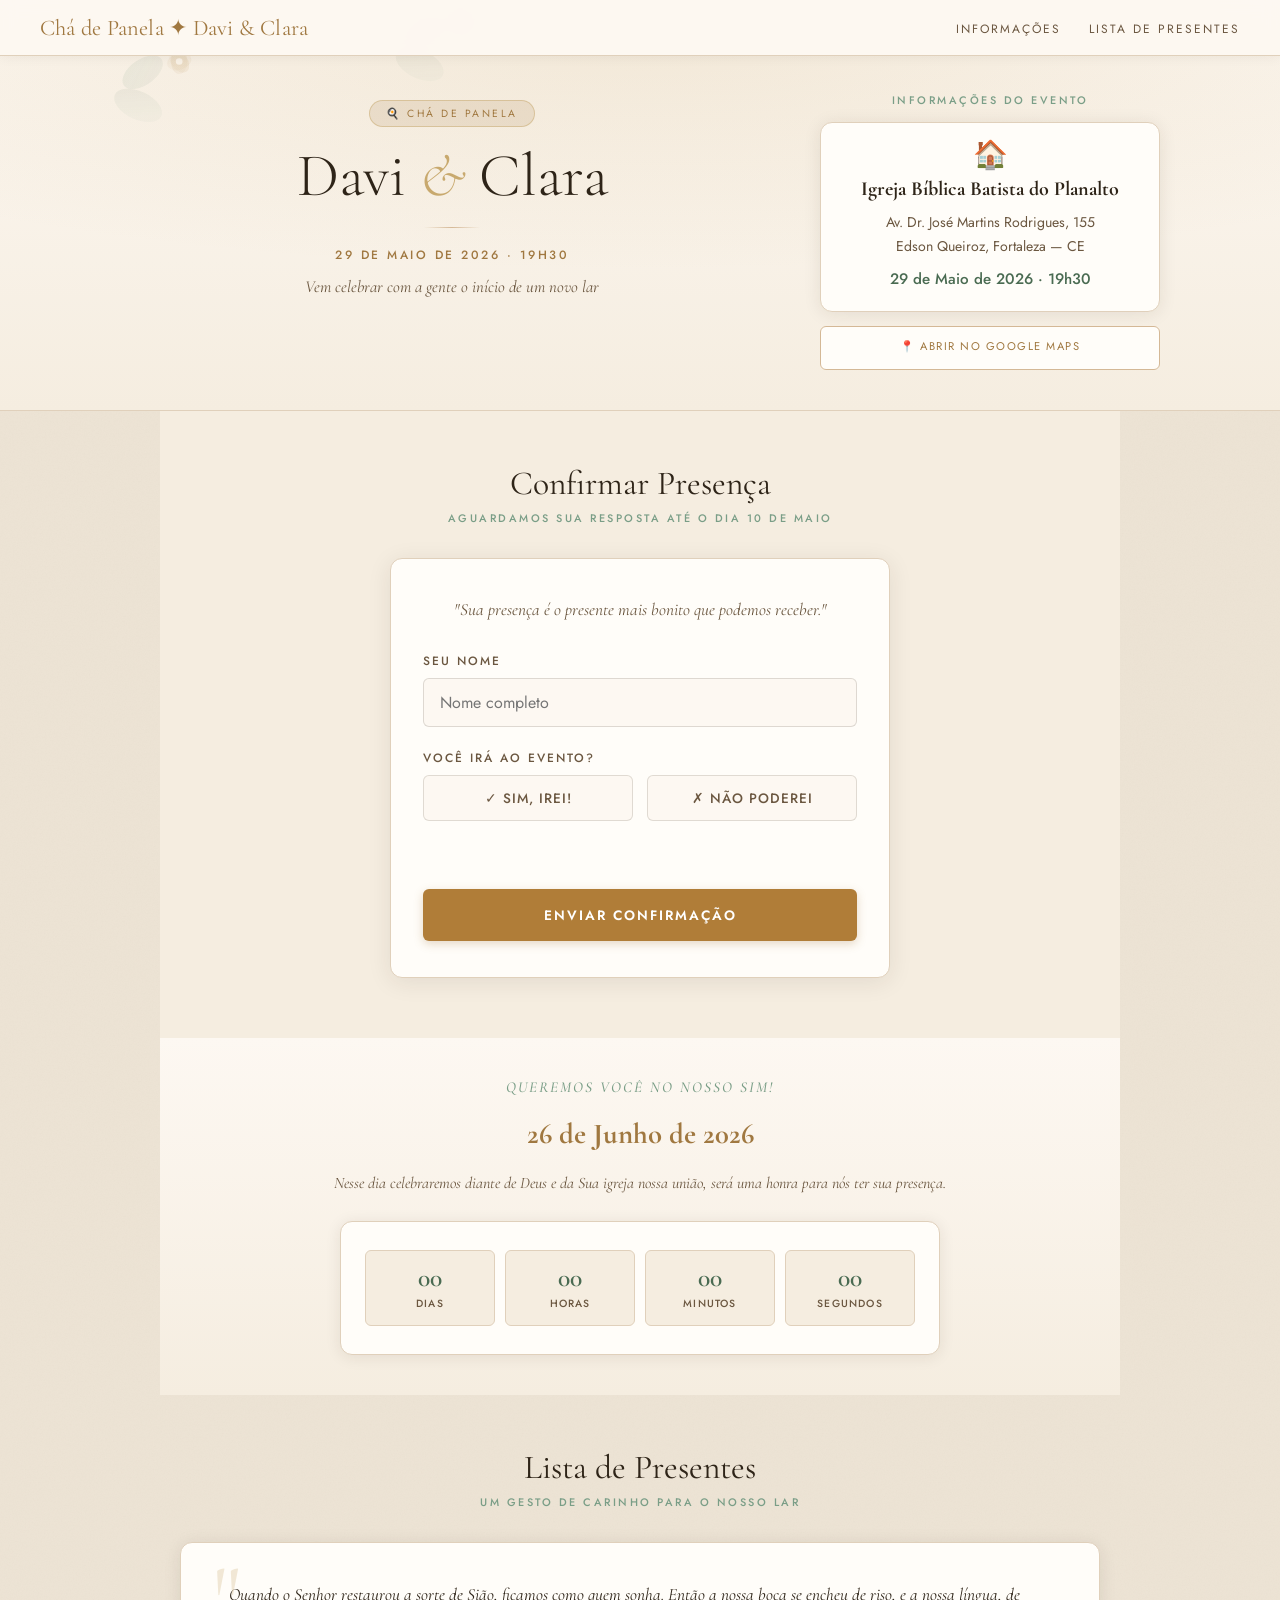
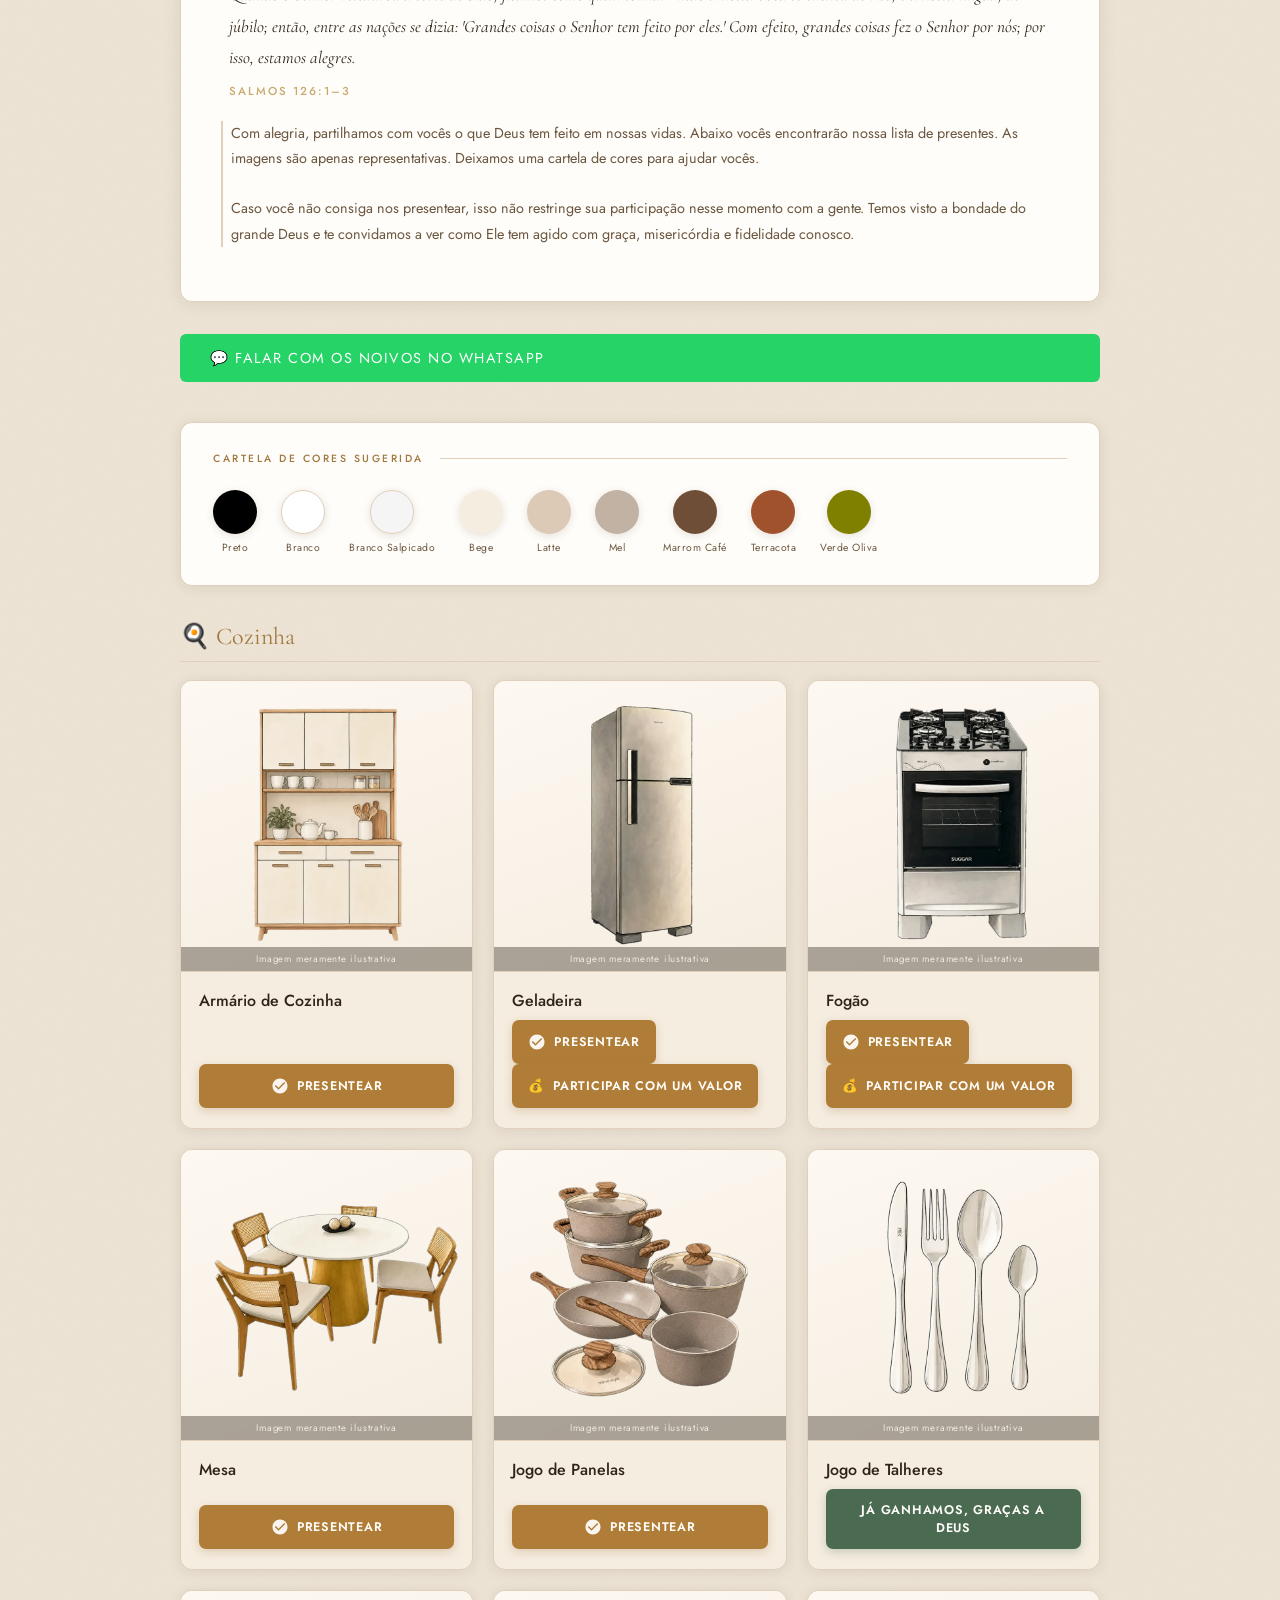
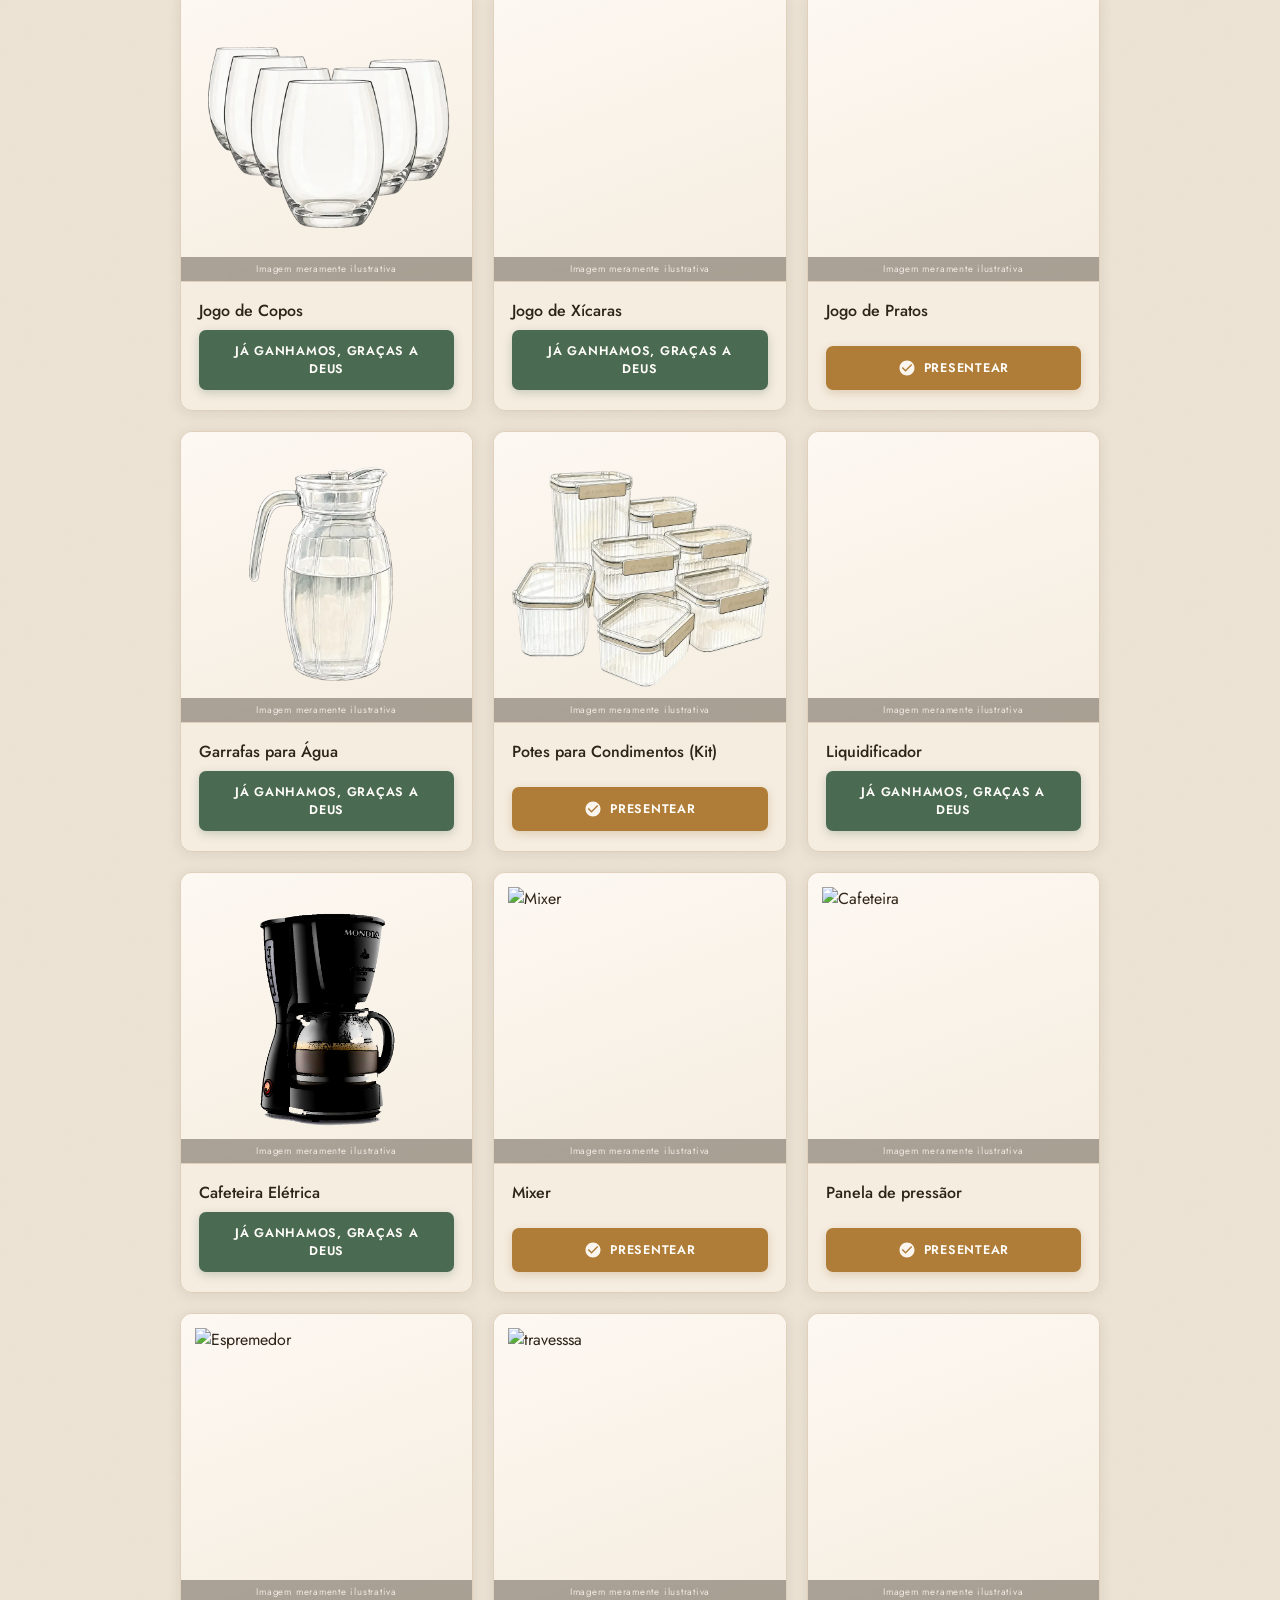
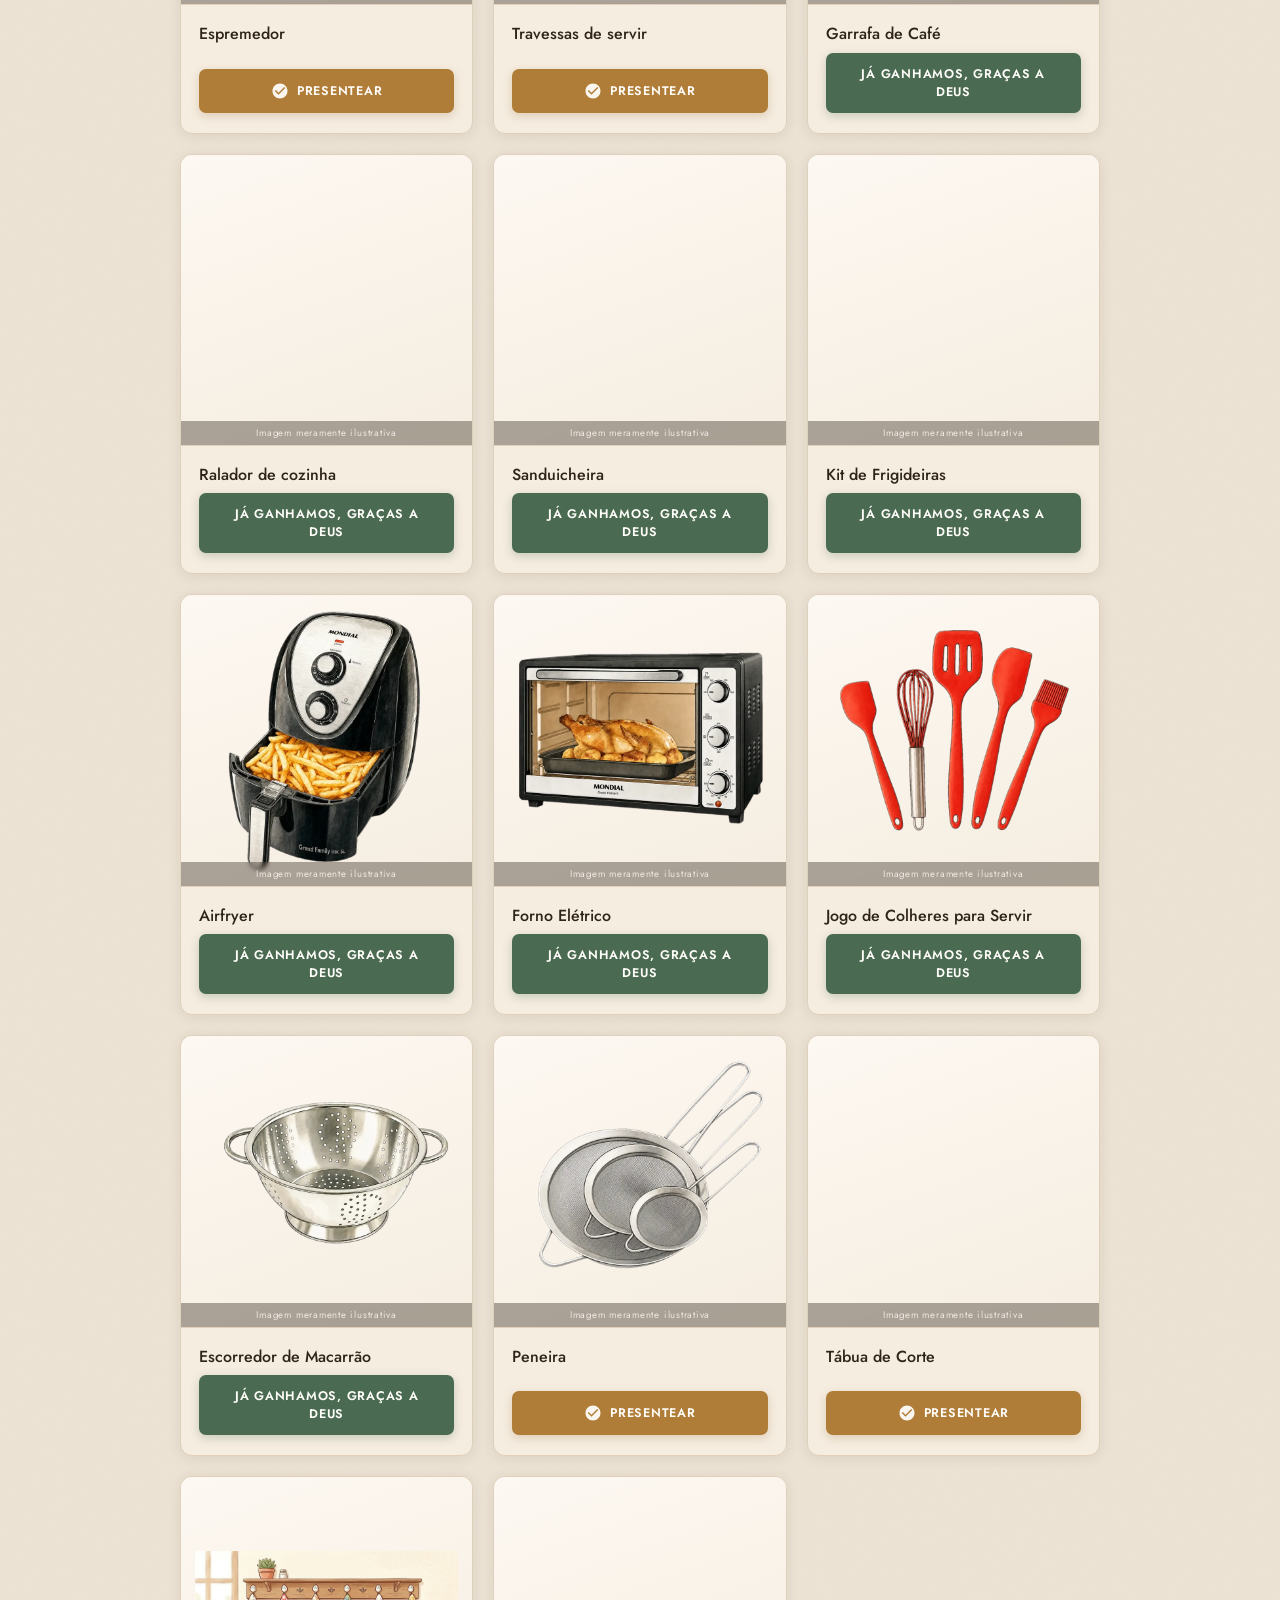
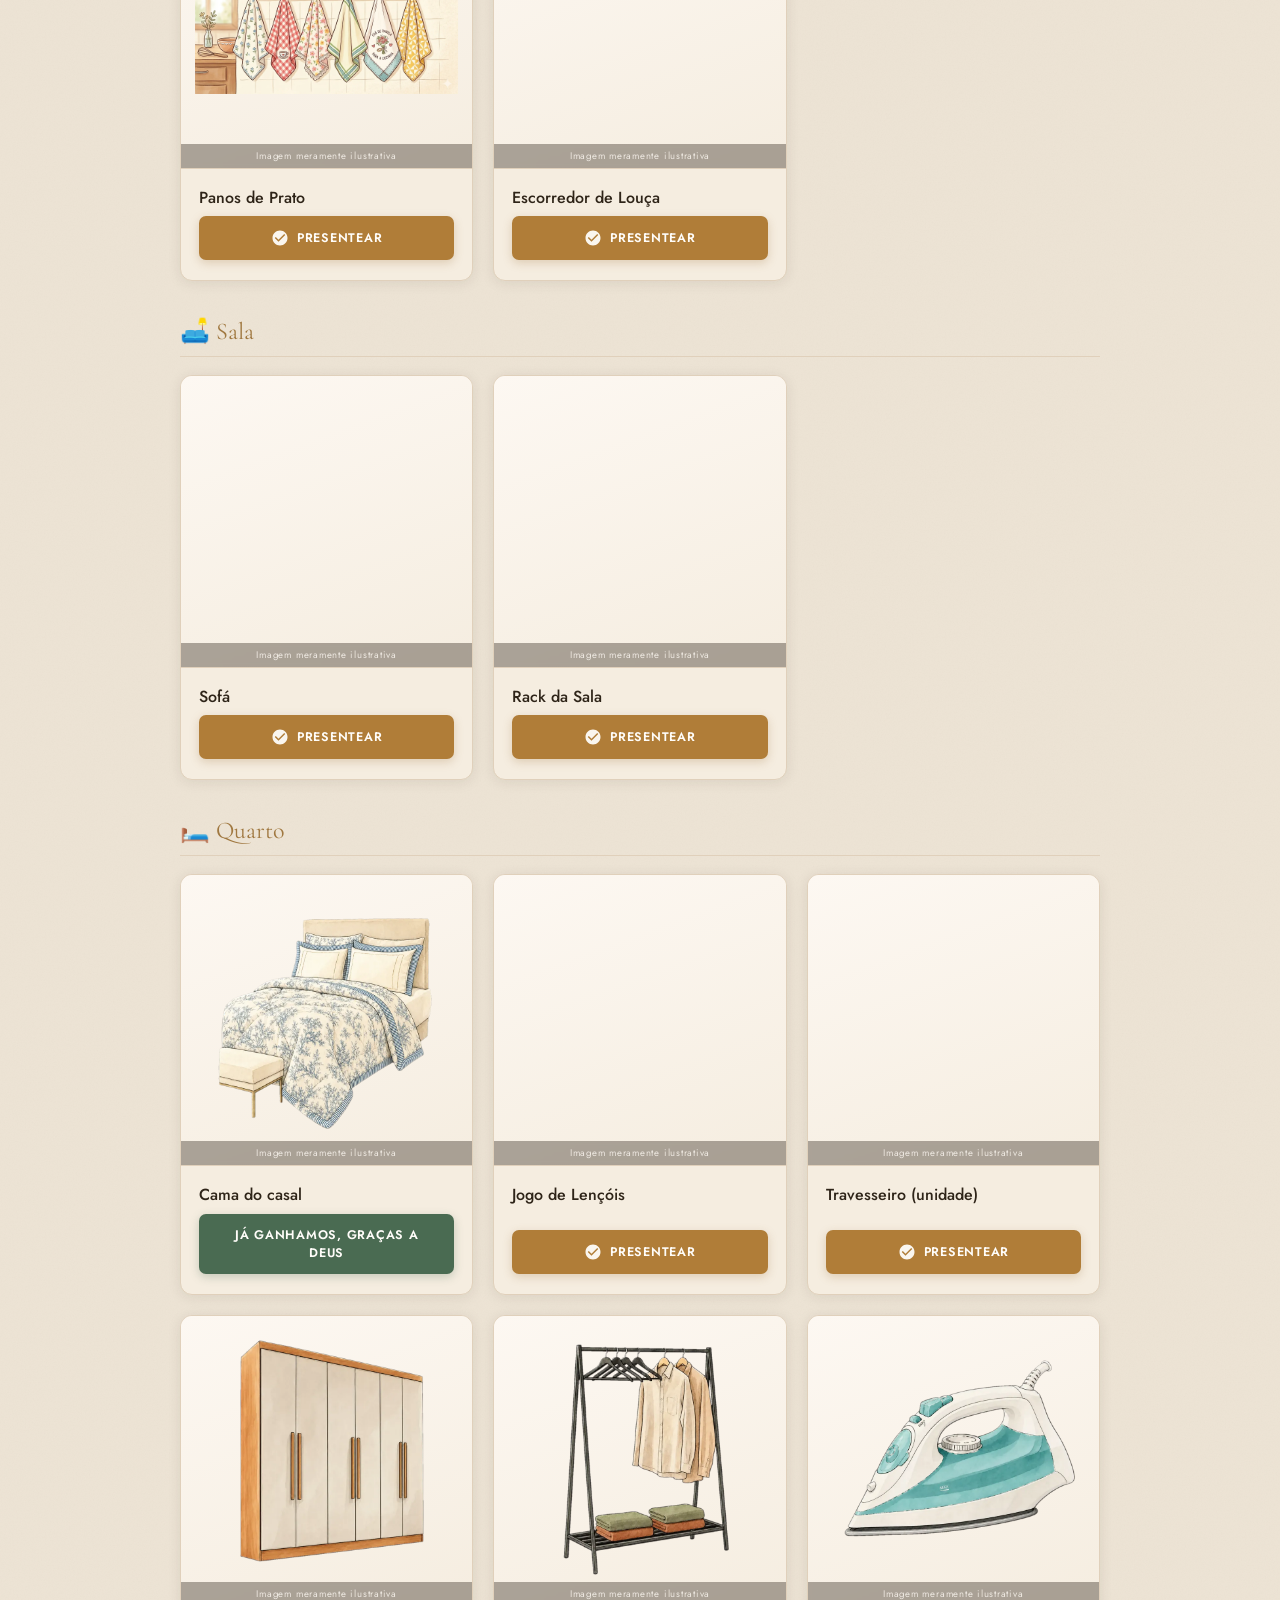
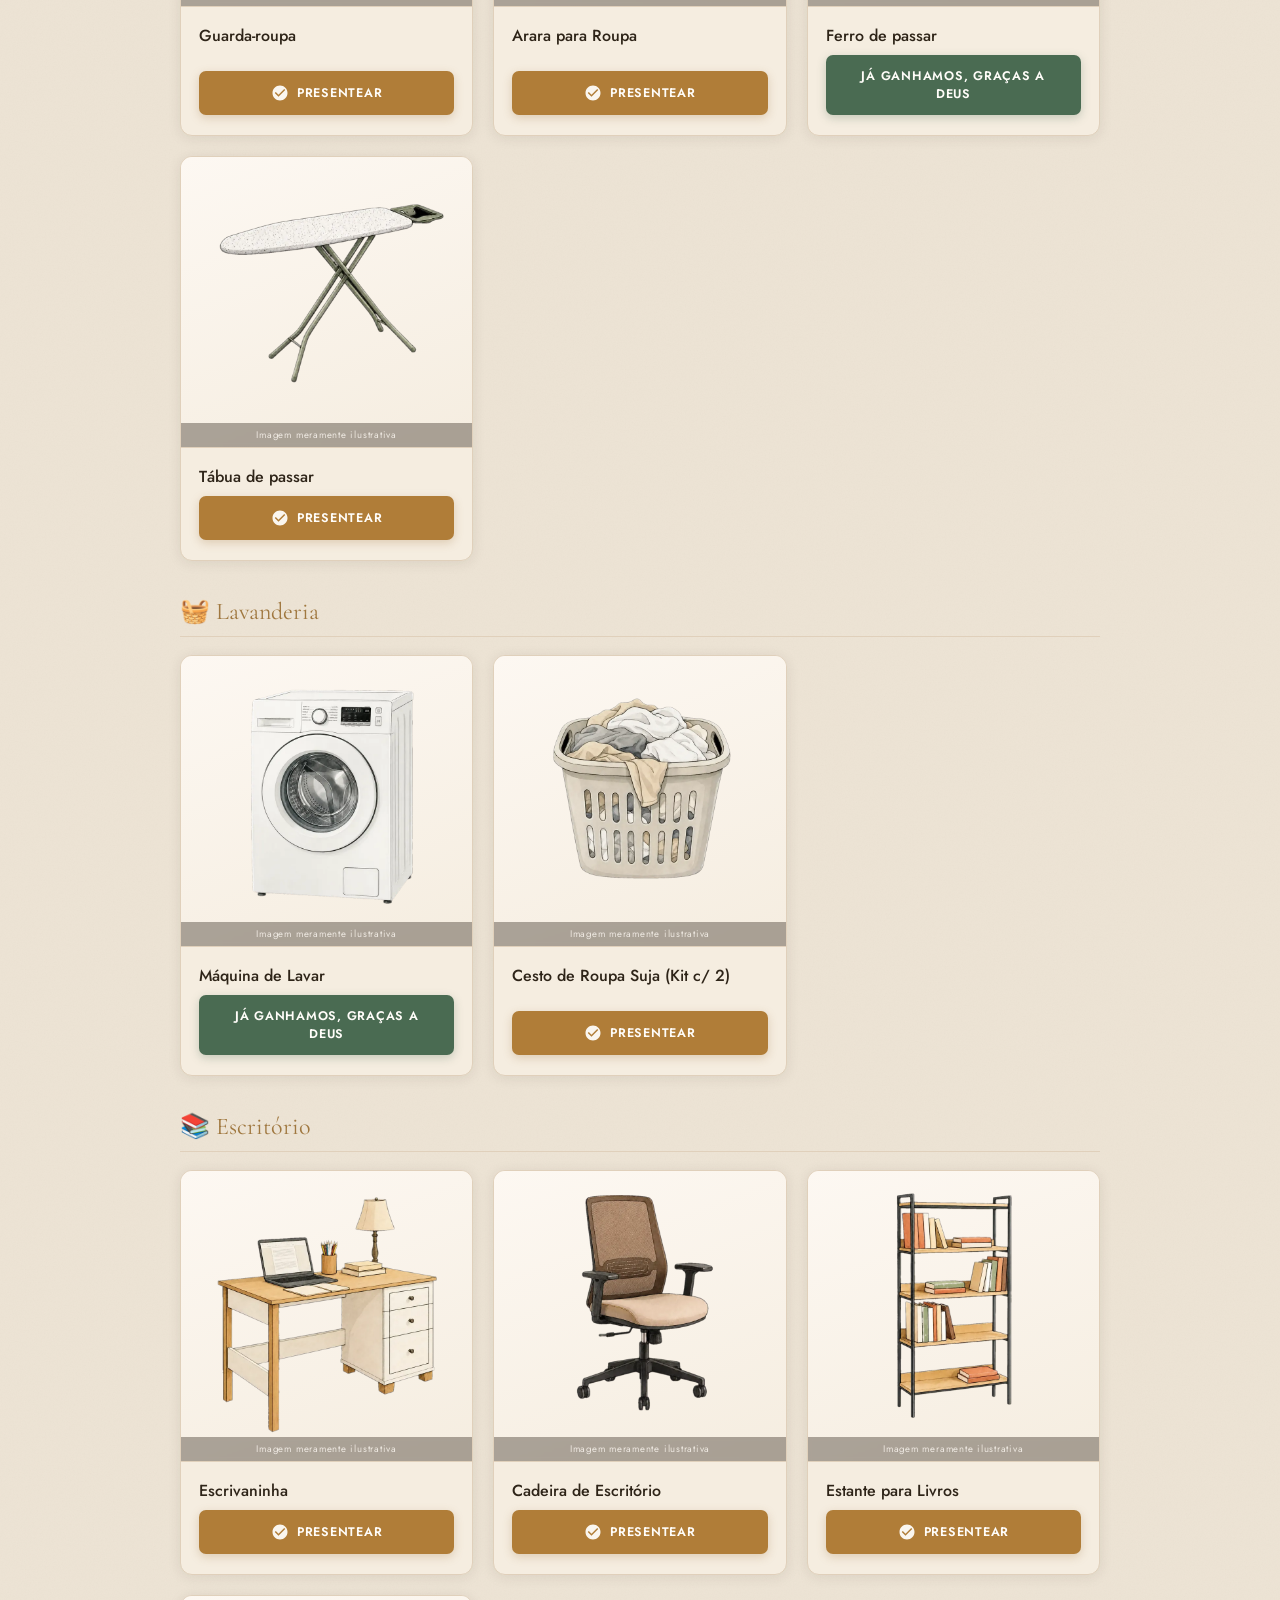
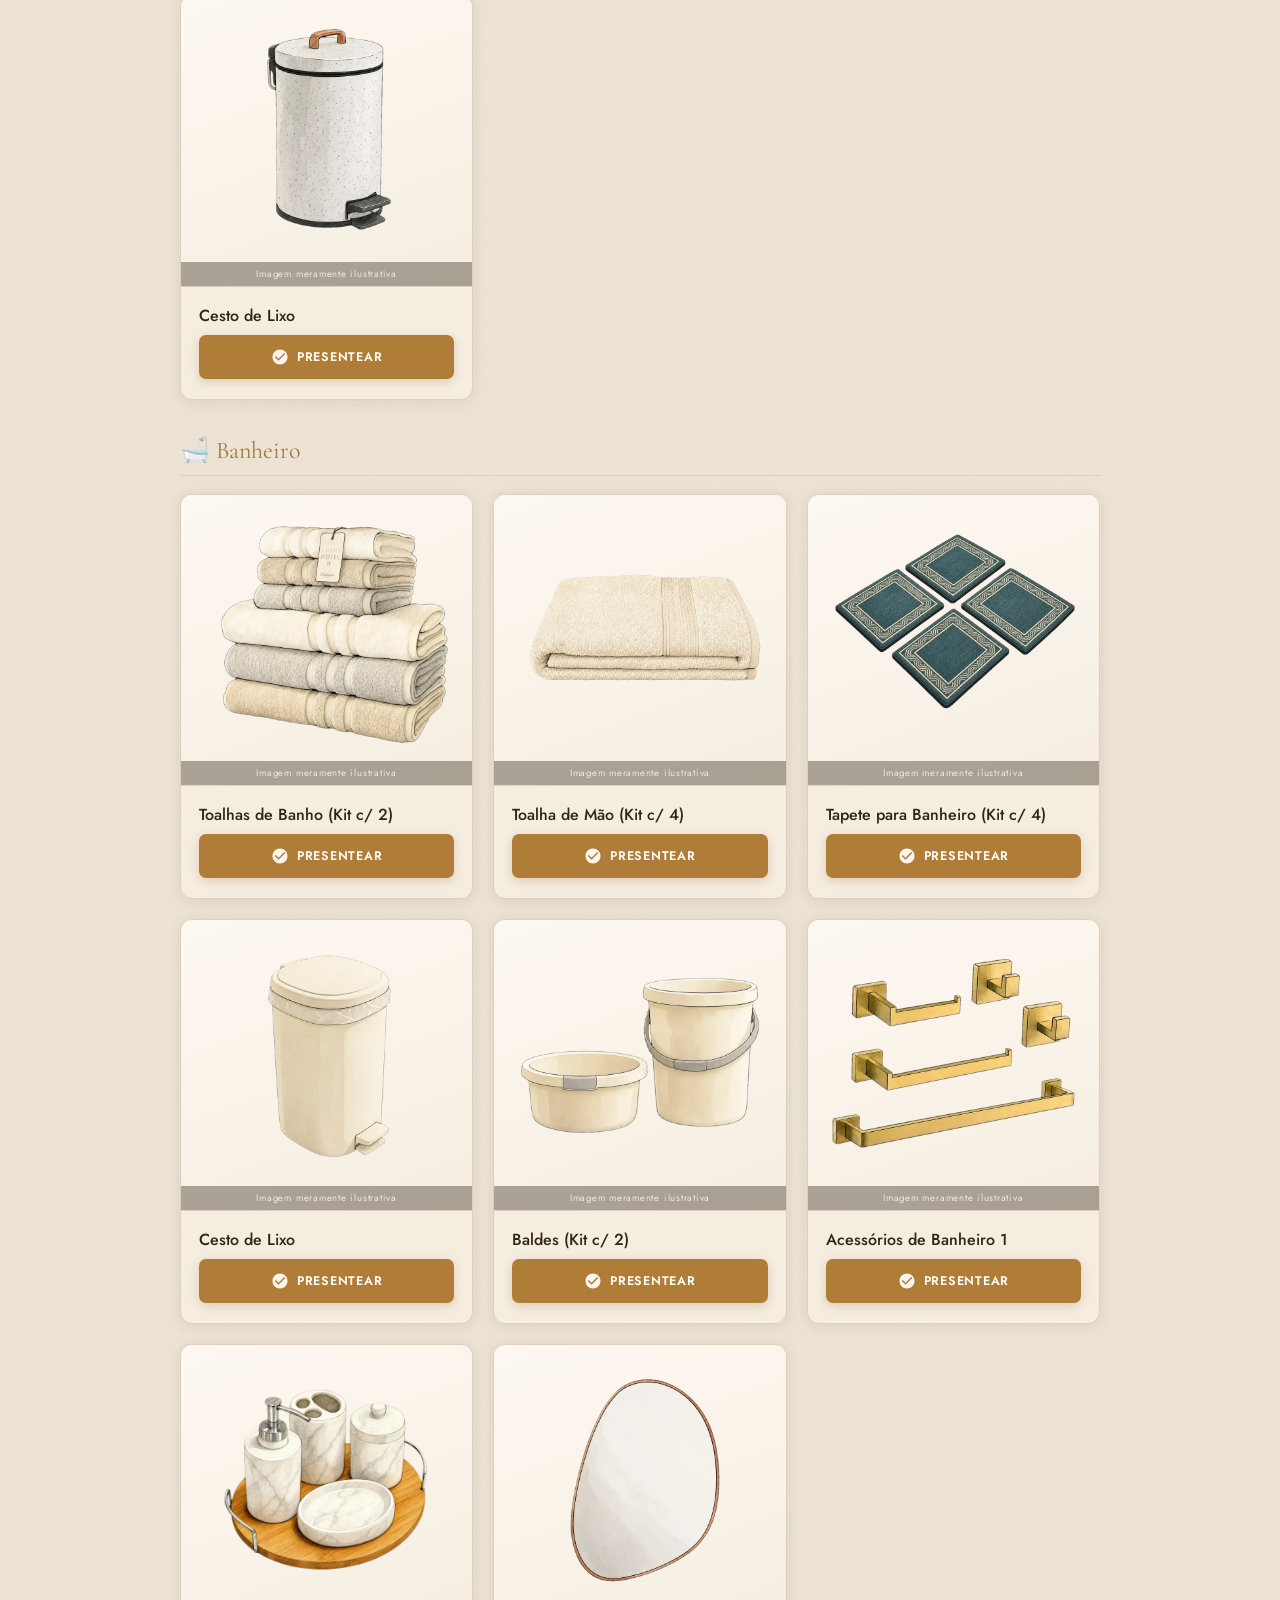
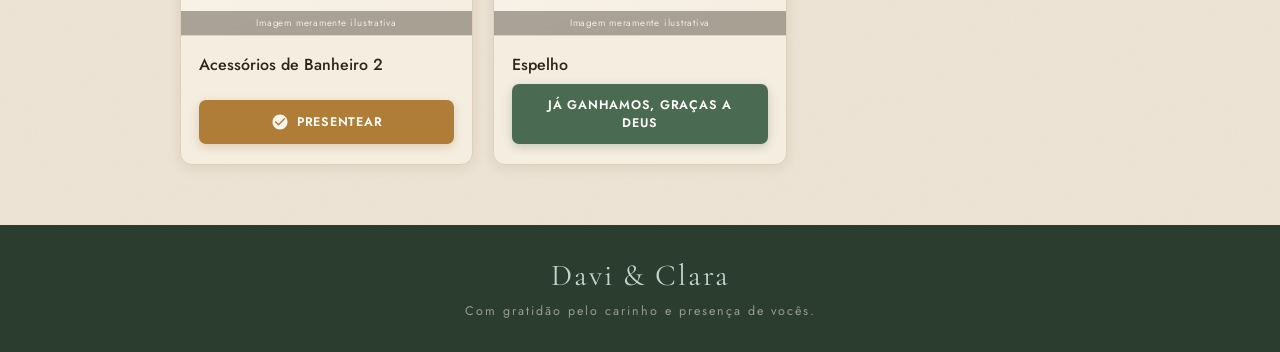
==== commit 48bc5c7e: "Refactor gift card section in index.html Removed unnecessary closing div tags and adjusted structure" ====
--- a/index.html
+++ b/index.html
@@ -383,9 +383,35 @@
       <div class="gift-card-media"><img loading="lazy" src="cafeteira.webp" alt="Cafeteira" width="400" height="400" decoding="async"></div>
       <div class="gift-card-body">
         <h3 class="gift-name">Cafeteira Elétrica</h3>
-        <a class="gift-buy gift-buy--pending" href="#" data-gift-key="sanduicheira" target="_blank" rel="noopener noreferrer"><svg width="18" height="18" aria-hidden="true"><use href="#ico-presentear"/></svg><span>Presentear</span></a>
-      </div>
-    </article>
+         <a class="gift-buy gift-received" href="#" data-gift-key="garrafa-cafe" target="_blank" rel="noopener noreferrer"><span>Já ganhamos, graças a Deus</span></a>
+</div>
+    </article>
+    <article class="gift-card reveal">
+      <div class="gift-card-media"><img loading="lazy" src="mixer.webp" alt="Mixer" width="400" height="400" decoding="async"></div>
+      <div class="gift-card-body">
+        <h3 class="gift-name">Mixer</h3>
+        <a class="gift-buy gift-buy--pending" href="#" data-gift-key="mixer" target="_blank" rel="noopener noreferrer"><svg width="18" height="18" aria-hidden="true"><use href="#ico-presentear"/></svg><span>Presentear</span></a>
+</div>
+    </article>
+    <article class="gift-card reveal">
+      <div class="gift-card-media"><img loading="lazy" src="panela-pressao.webp" alt="Cafeteira" width="400" height="400" decoding="async"></div>
+      <div class="gift-card-body">
+        <h3 class="gift-name">Panela de pressãor</h3>
+        <a class="gift-buy gift-buy--pending" href="#" data-gift-key="panela-pressaor" target="_blank" rel="noopener noreferrer"><svg width="18" height="18" aria-hidden="true"><use href="#ico-presentear"/></svg><span>Presentear</span></a>
+</div>
+    </article>
+    <article class="gift-card reveal">
+      <div class="gift-card-media"><img loading="lazy" src="espremedor.webp" alt="Espremedor" width="400" height="400" decoding="async"></div>
+      <div class="gift-card-body">
+        <h3 class="gift-name">Espremedor</h3>
+        <a class="gift-buy gift-buy--pending" href="#" data-gift-key="espremedor" target="_blank" rel="noopener noreferrer"><svg width="18" height="18" aria-hidden="true"><use href="#ico-presentear"/></svg><span>Presentear</span></a>
+</div>
+    </article>
+    <article class="gift-card reveal">
+      <div class="gift-card-media"><img loading="lazy" src="assadeiras-vidro.webp" alt="travesssa" width="400" height="400" decoding="async"></div>
+      <div class="gift-card-body">
+        <h3 class="gift-name">Travessas de servir</h3>
+        <a class="gift-buy gift-buy--pending" href="#" data-gift-key="travessas" target="_blank" rel="noopener noreferrer"><svg width="18" height="18" aria-hidden="true"><use href="#ico-presentear"/></svg><span>Presentear</span></a>
     </article>
     <article class="gift-card reveal">
       <div class="gift-card-media"><img loading="lazy" src="garrafa-cafe.webp" alt="Garrafa de café" width="400" height="400" decoding="async"></div>
@@ -405,7 +431,7 @@
       <div class="gift-card-media"><img loading="lazy" src="sanduicheira.webp" alt="Sanduicheira" width="400" height="400" decoding="async"></div>
       <div class="gift-card-body">
         <h3 class="gift-name">Sanduicheira</h3>
-        <a class="gift-buy gift-buy--pending" href="#" data-gift-key="sanduicheira" target="_blank" rel="noopener noreferrer"><svg width="18" height="18" aria-hidden="true"><use href="#ico-presentear"/></svg><span>Presentear</span></a>
+         <a class="gift-buy gift-received" href="#" data-gift-key="garrafa-cafe" target="_blank" rel="noopener noreferrer"><span>Já ganhamos, graças a Deus</span></a>
       </div>
     </article>
     <article class="gift-card reveal">
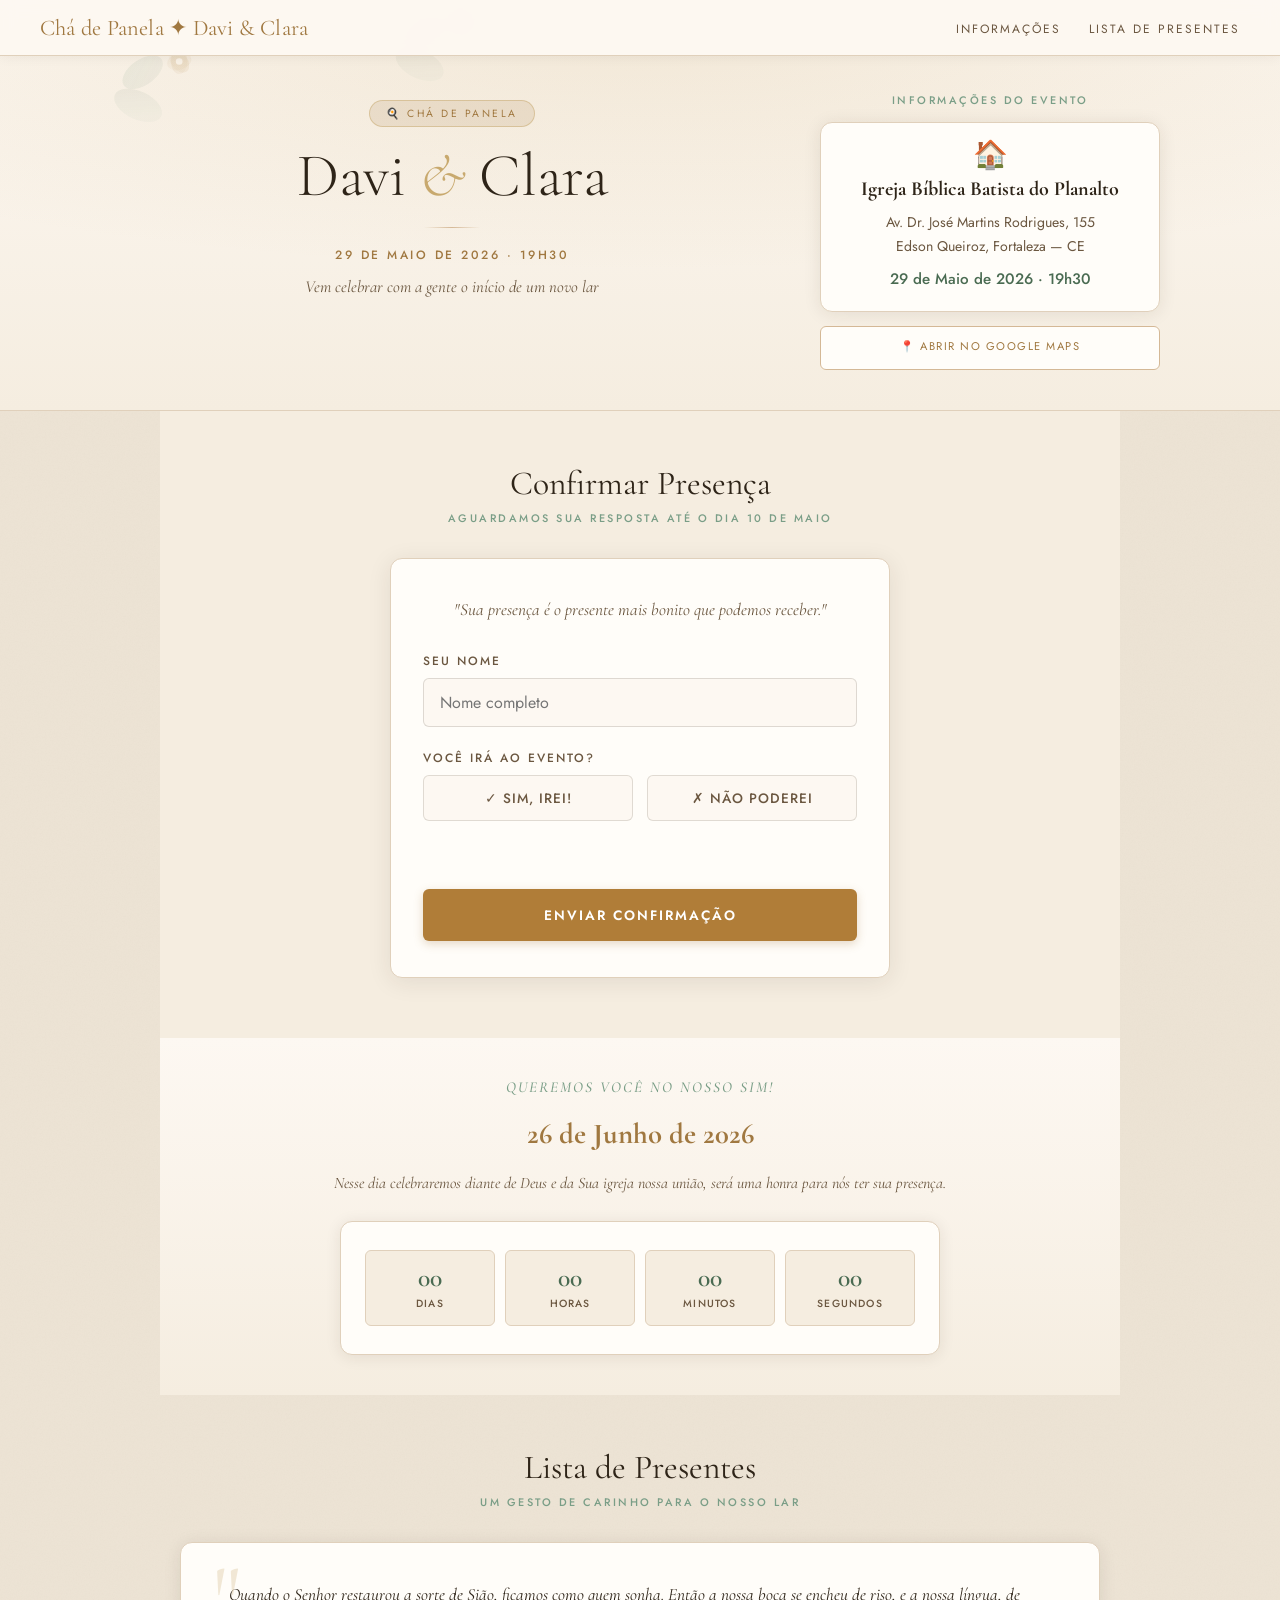
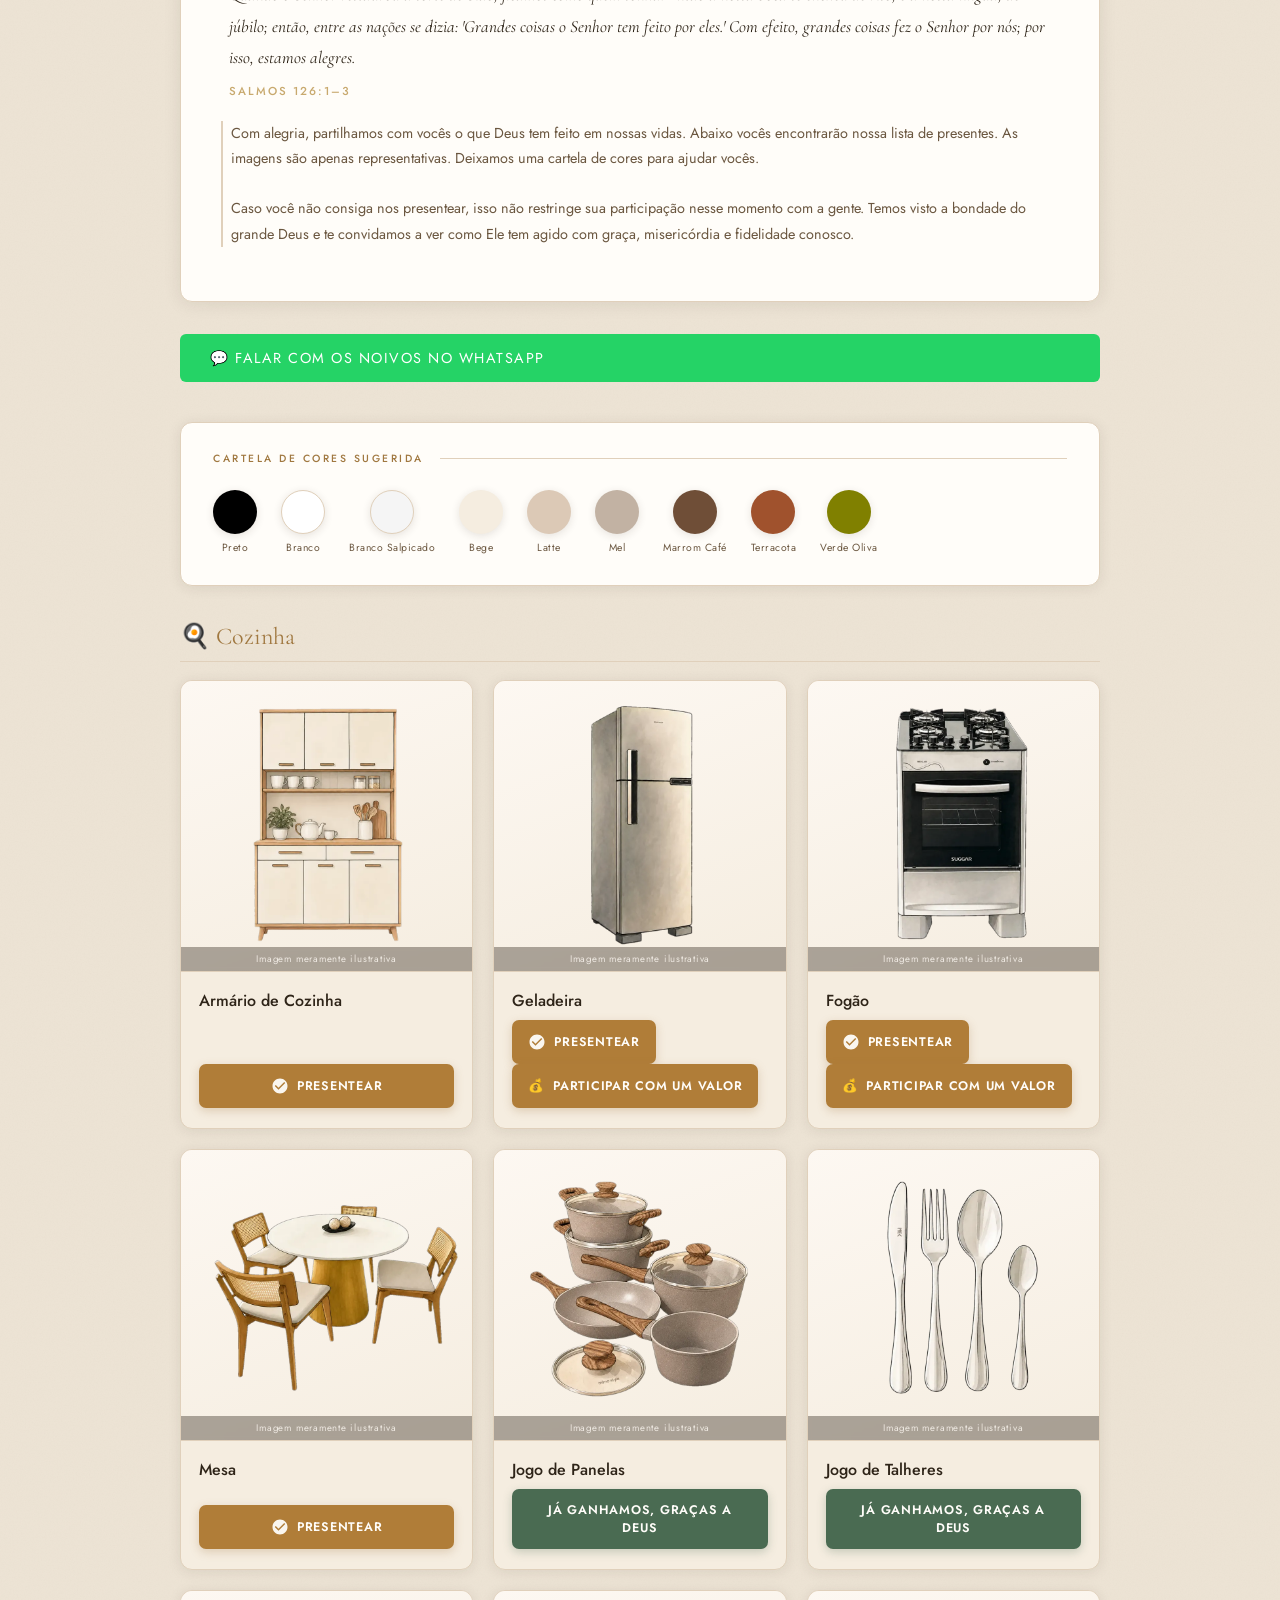
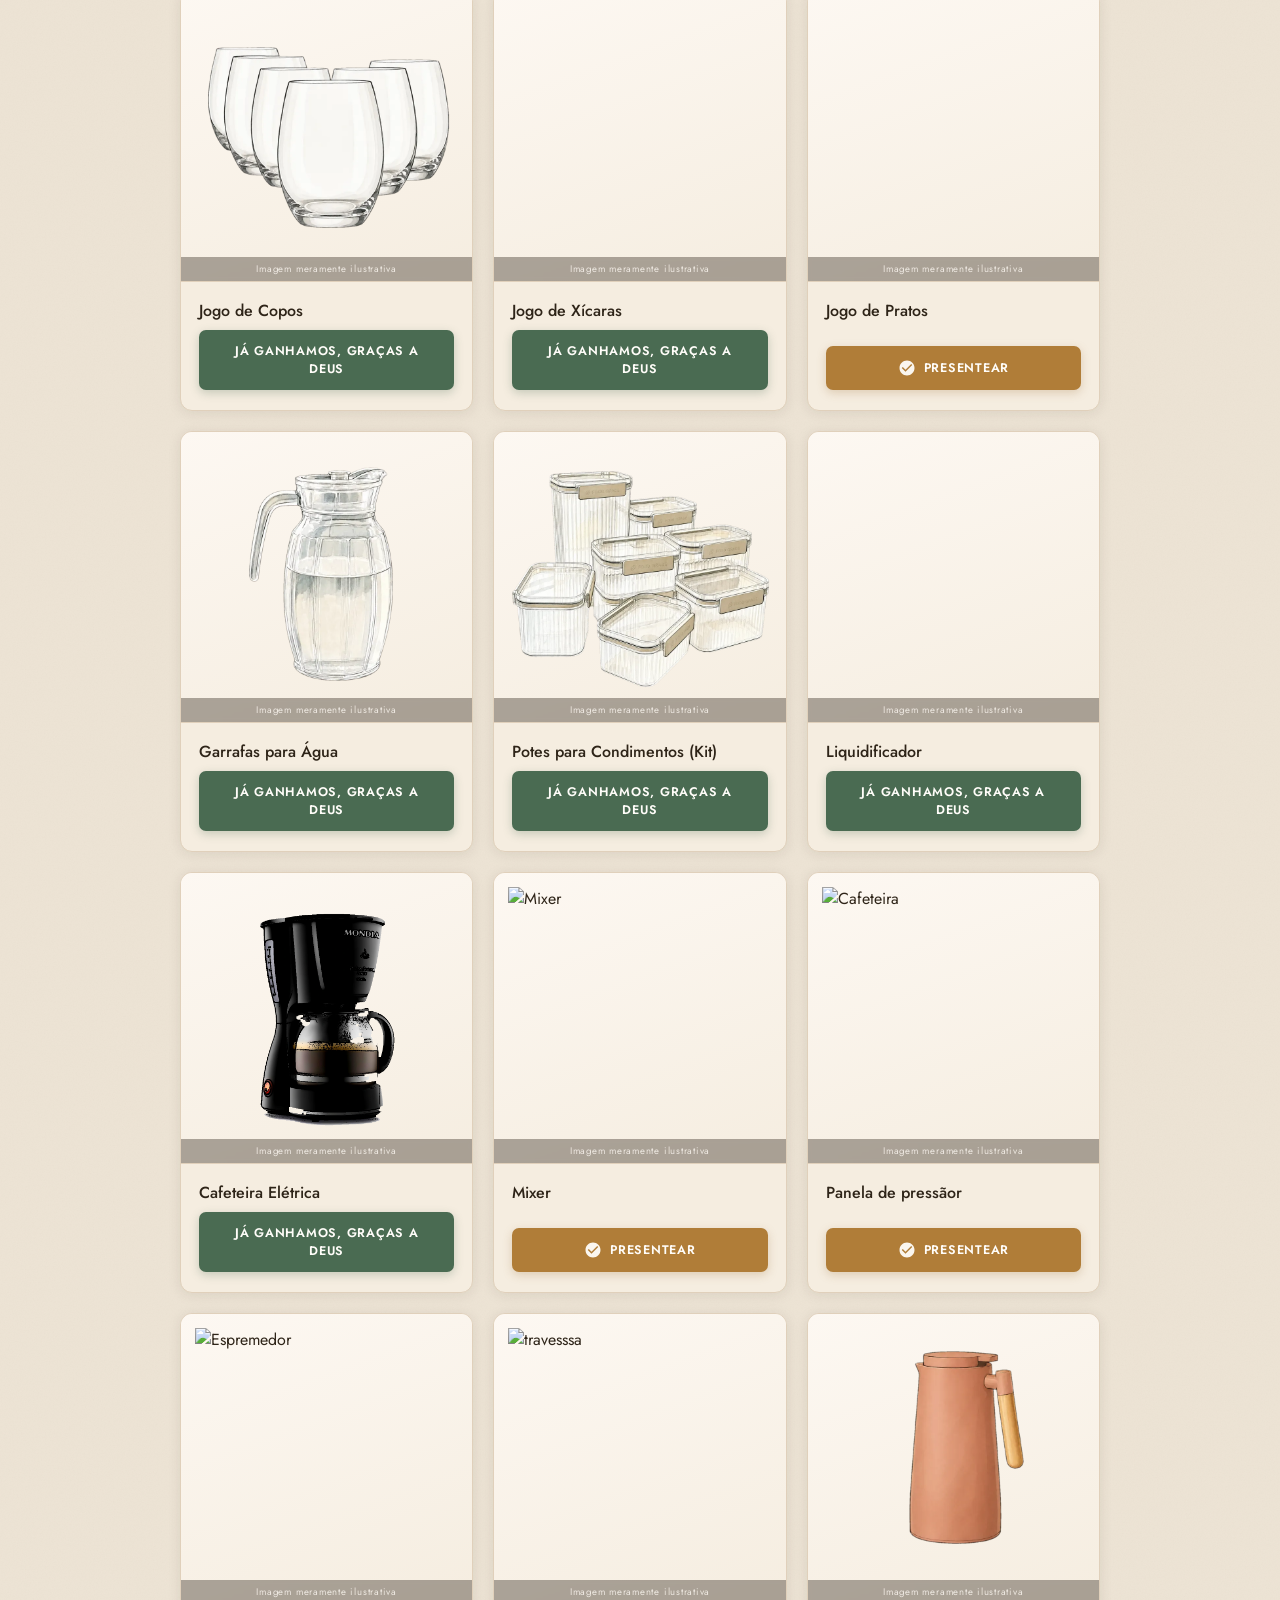
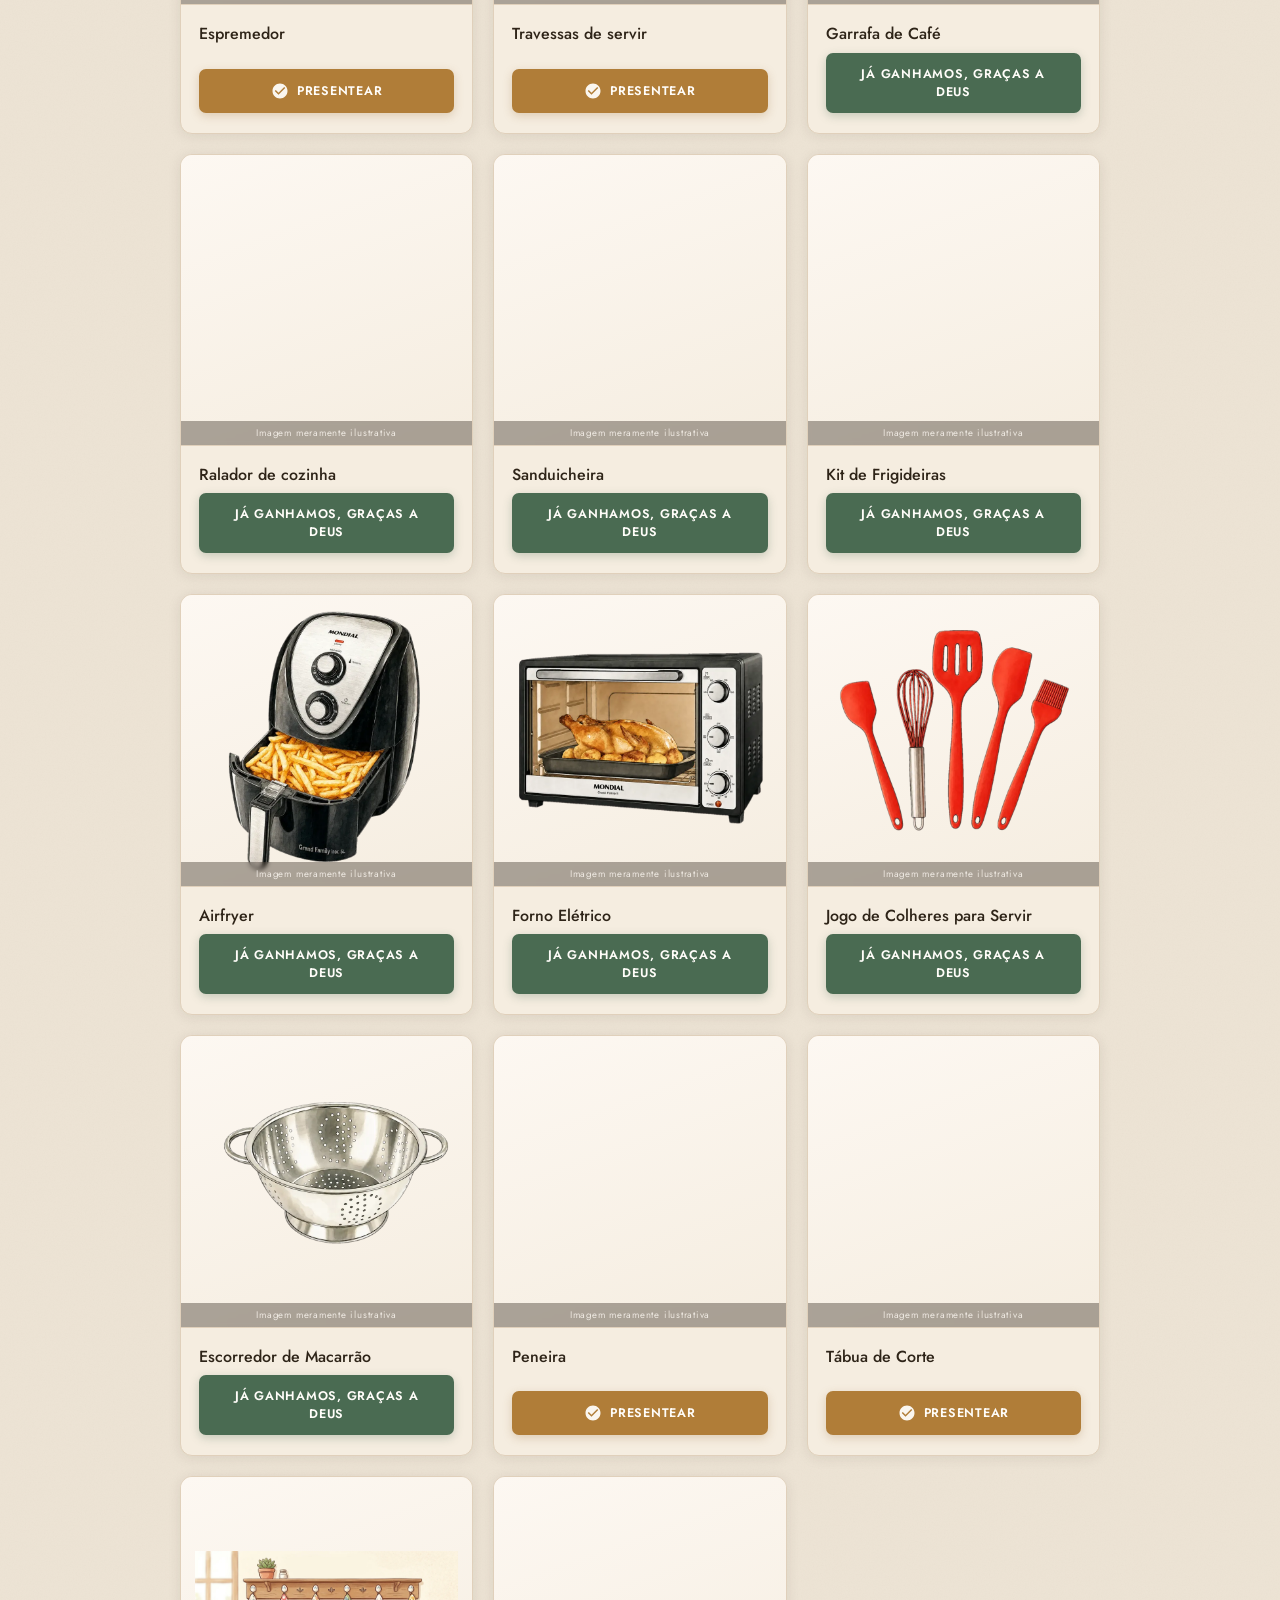
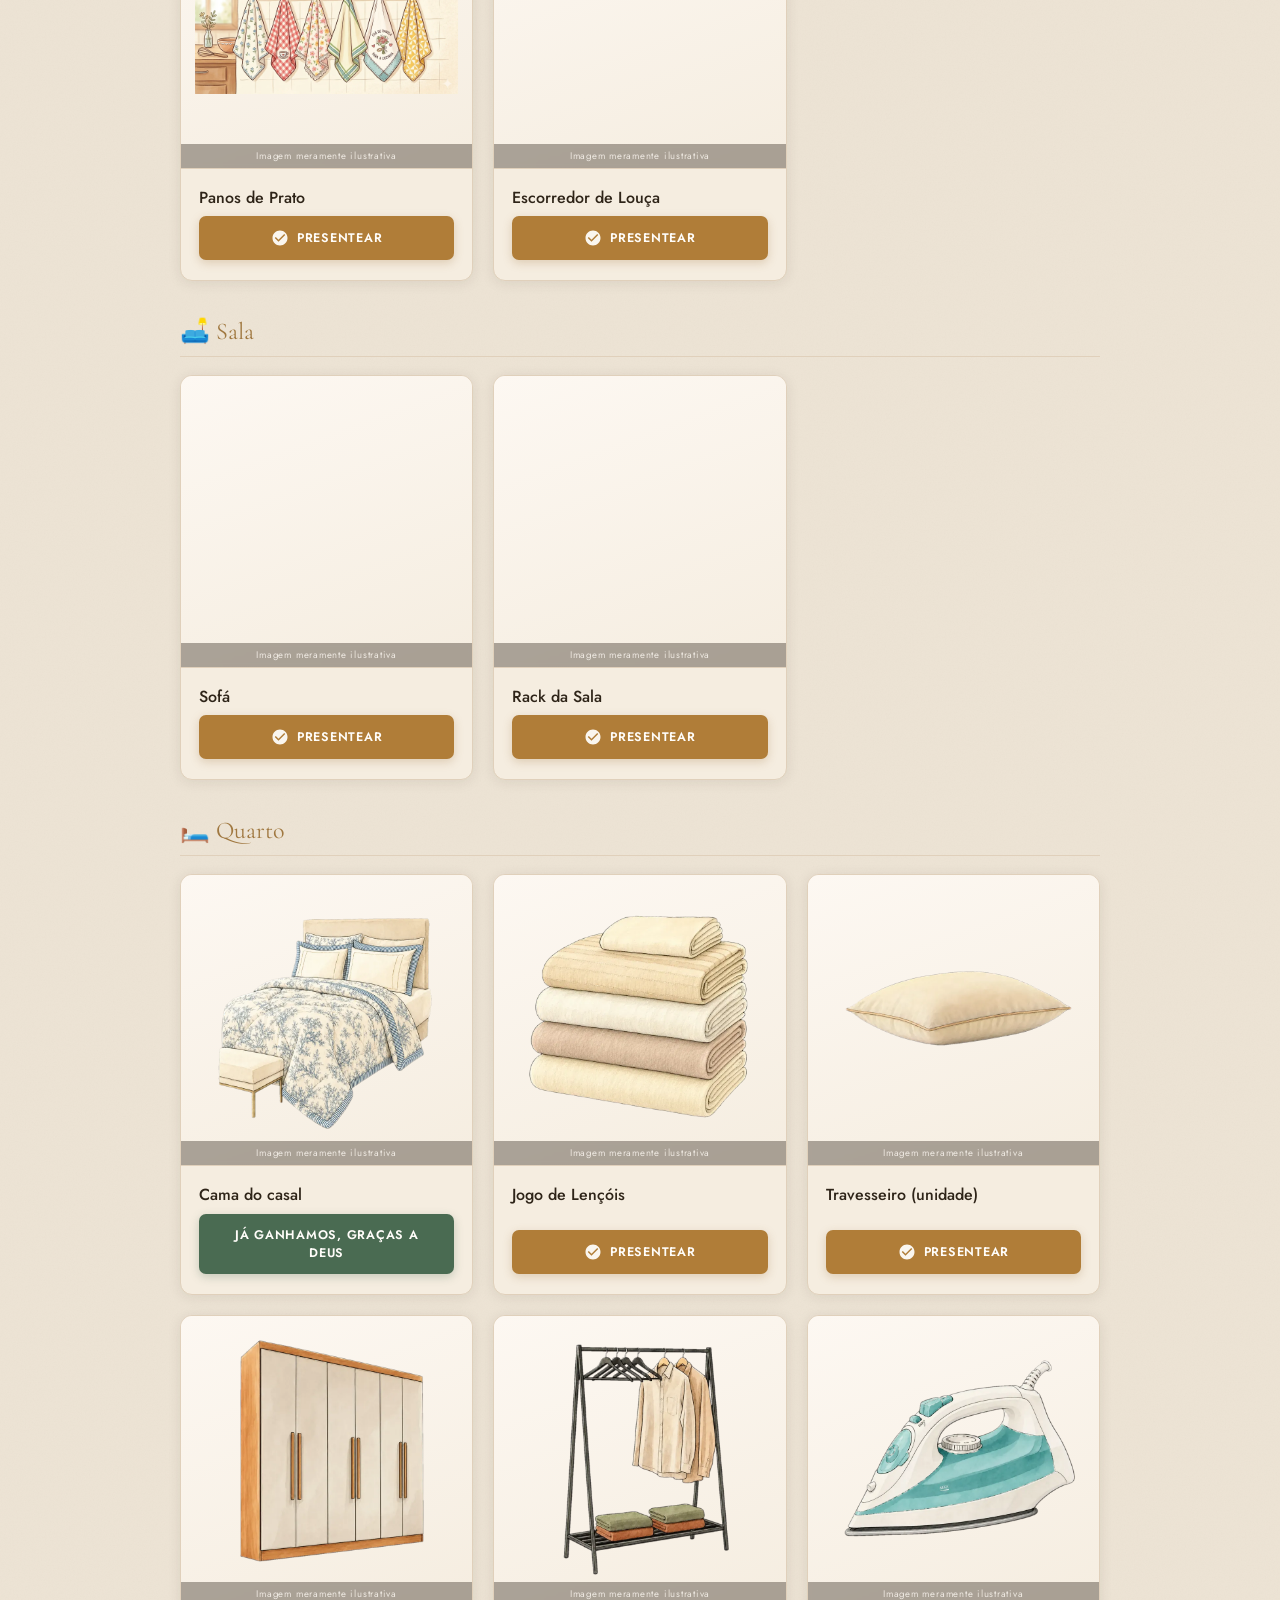
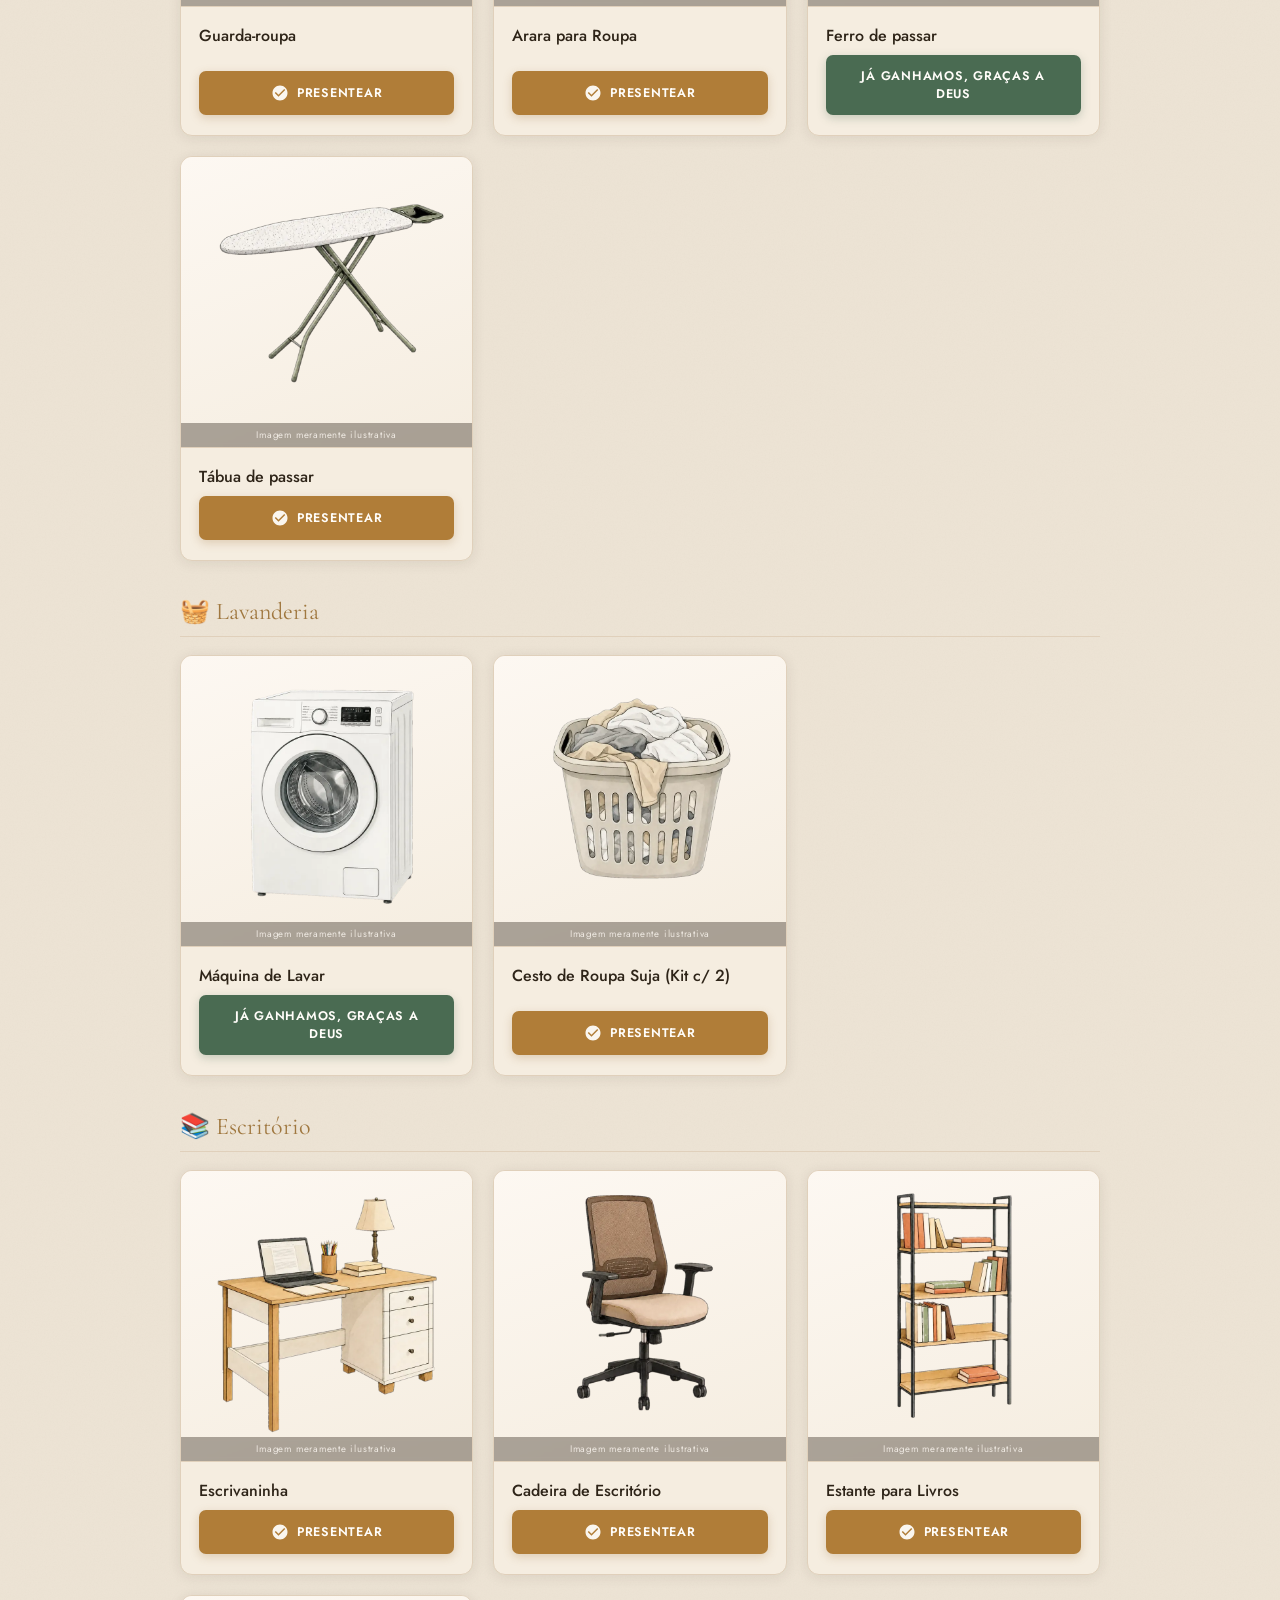
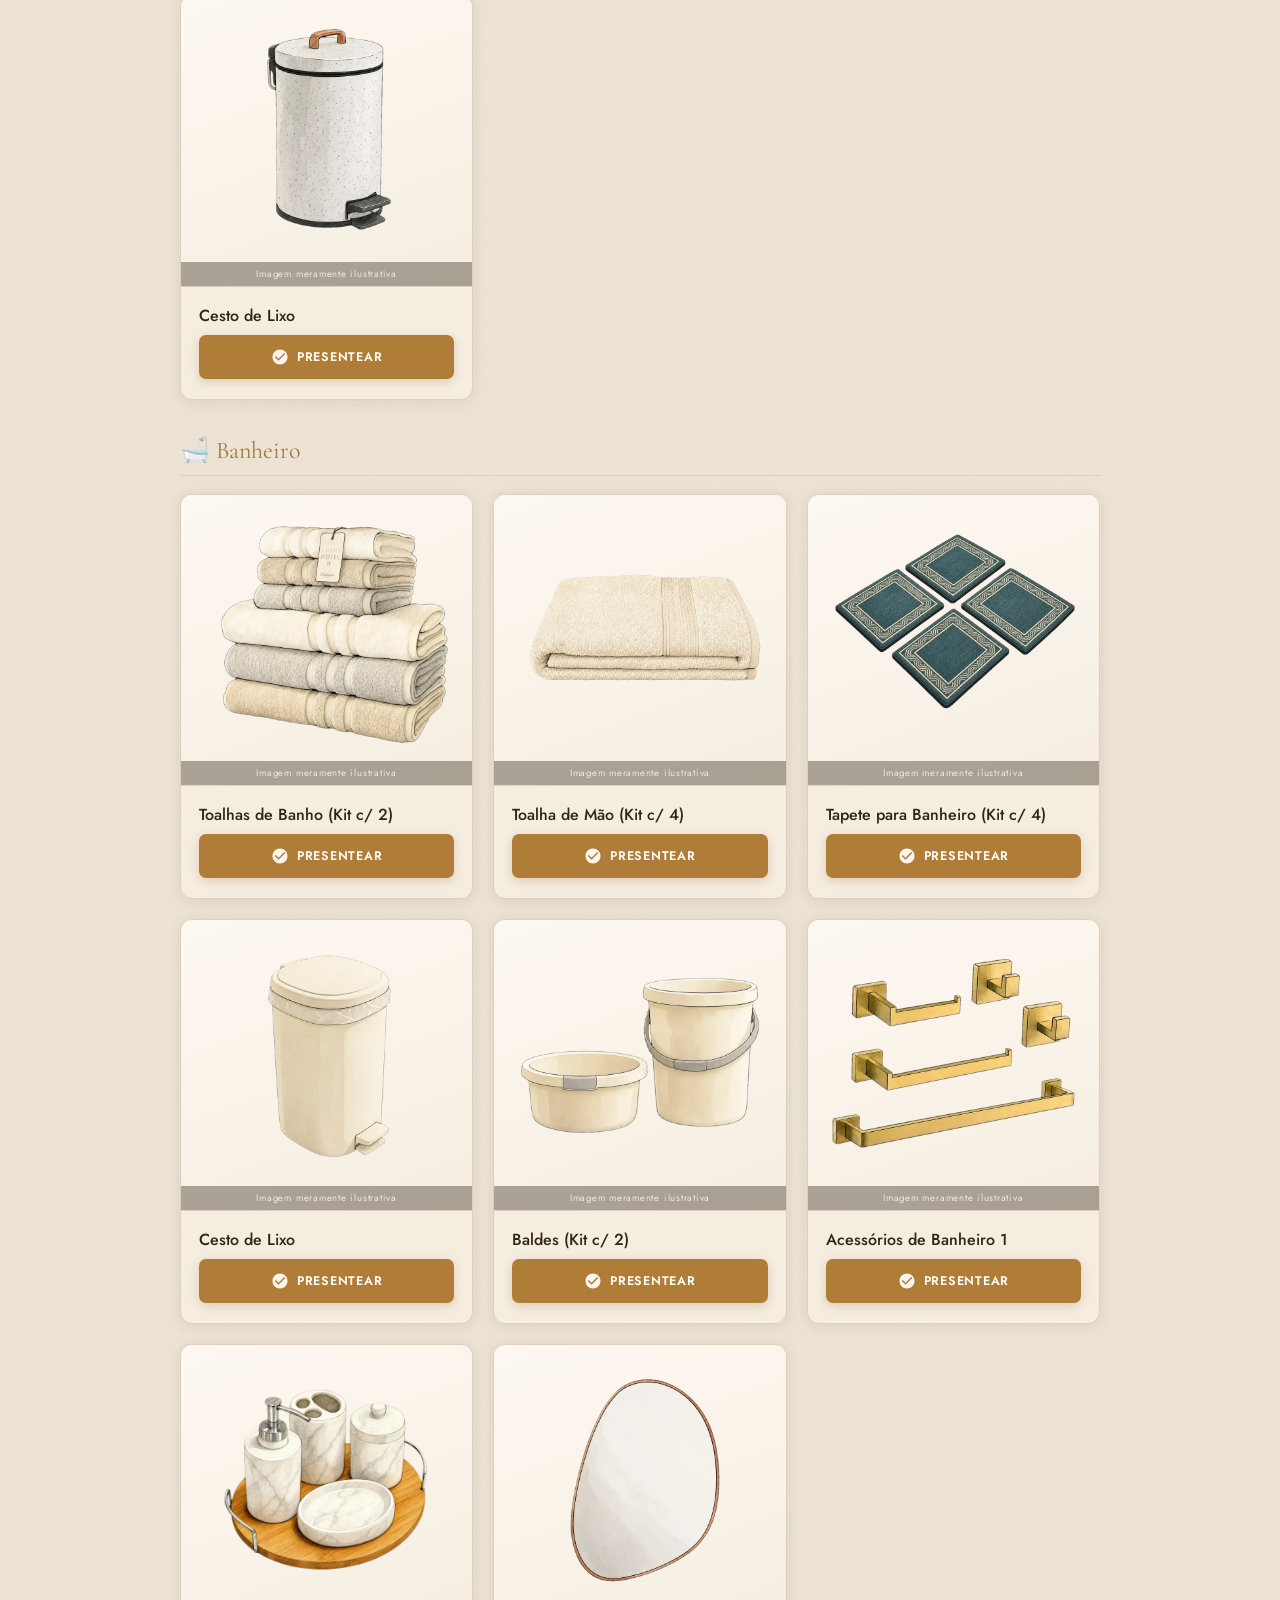
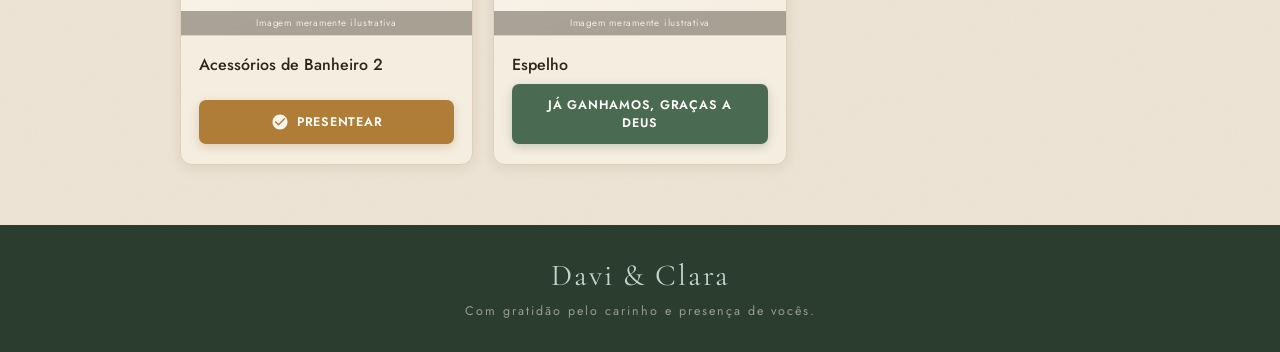
==== commit b4bf567e: "Change gift-buy link to gift-received for items" ====
--- a/index.html
+++ b/index.html
@@ -327,8 +327,8 @@
       <div class="gift-card-media"><img loading="lazy" src="jogo-panelas.webp" alt="Jogo de panelas" width="400" height="400" decoding="async"></div>
       <div class="gift-card-body">
         <h3 class="gift-name">Jogo de Panelas</h3>
-        <a class="gift-buy gift-buy--pending" href="#" data-gift-key="jogo-panelas" target="_blank" rel="noopener noreferrer"><svg width="18" height="18" aria-hidden="true"><use href="#ico-presentear"/></svg><span>Presentear</span></a>
-      </div>
+        <a class="gift-buy gift-received" href="#" data-gift-key="jogo-panelas" target="_blank" rel="noopener noreferrer"><span>Já ganhamos, graças a Deus</span></a>
+</div>
     </article>
     <article class="gift-card reveal">
       <div class="gift-card-media"><img loading="lazy" src="jogo-talheres.webp" alt="Jogo de talheres" width="400" height="400" decoding="async"></div>
@@ -369,8 +369,8 @@
       <div class="gift-card-media"><img loading="lazy" src="potes-condimentos.webp" alt="Potes para condimentos" width="400" height="400" decoding="async"></div>
       <div class="gift-card-body">
         <h3 class="gift-name">Potes para Condimentos (Kit)</h3>
-        <a class="gift-buy gift-buy--pending" href="#" data-gift-key="potes-condimentos" target="_blank" rel="noopener noreferrer"><svg width="18" height="18" aria-hidden="true"><use href="#ico-presentear"/></svg><span>Presentear</span></a>
-      </div>
+        <a class="gift-buy gift-received" href="#" data-gift-key="potes-condimentos" target="_blank" rel="noopener noreferrer"><span>Já ganhamos, graças a Deus</span></a>
+</div>
     </article>
     <article class="gift-card reveal">
       <div class="gift-card-media"><img loading="lazy" src="liquidificador.webp" alt="Liquidificador" width="400" height="400" decoding="async"></div>
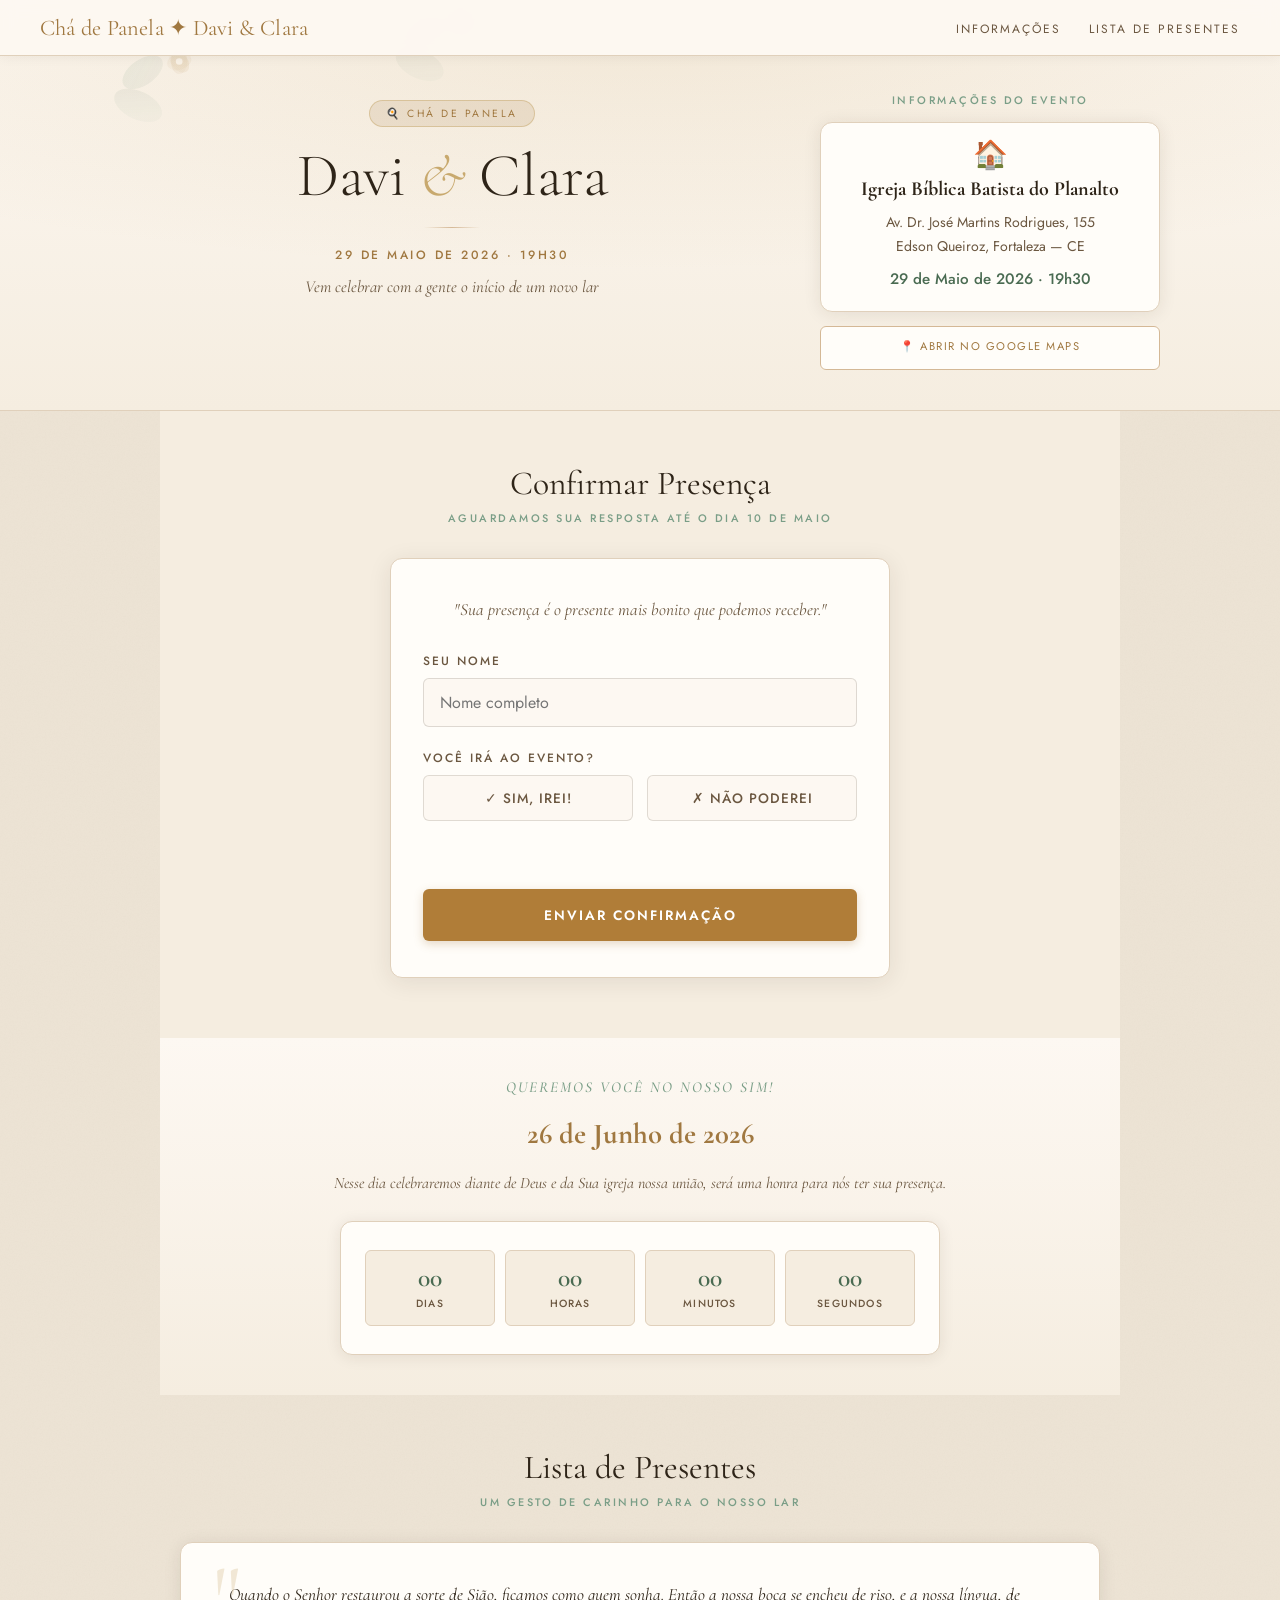
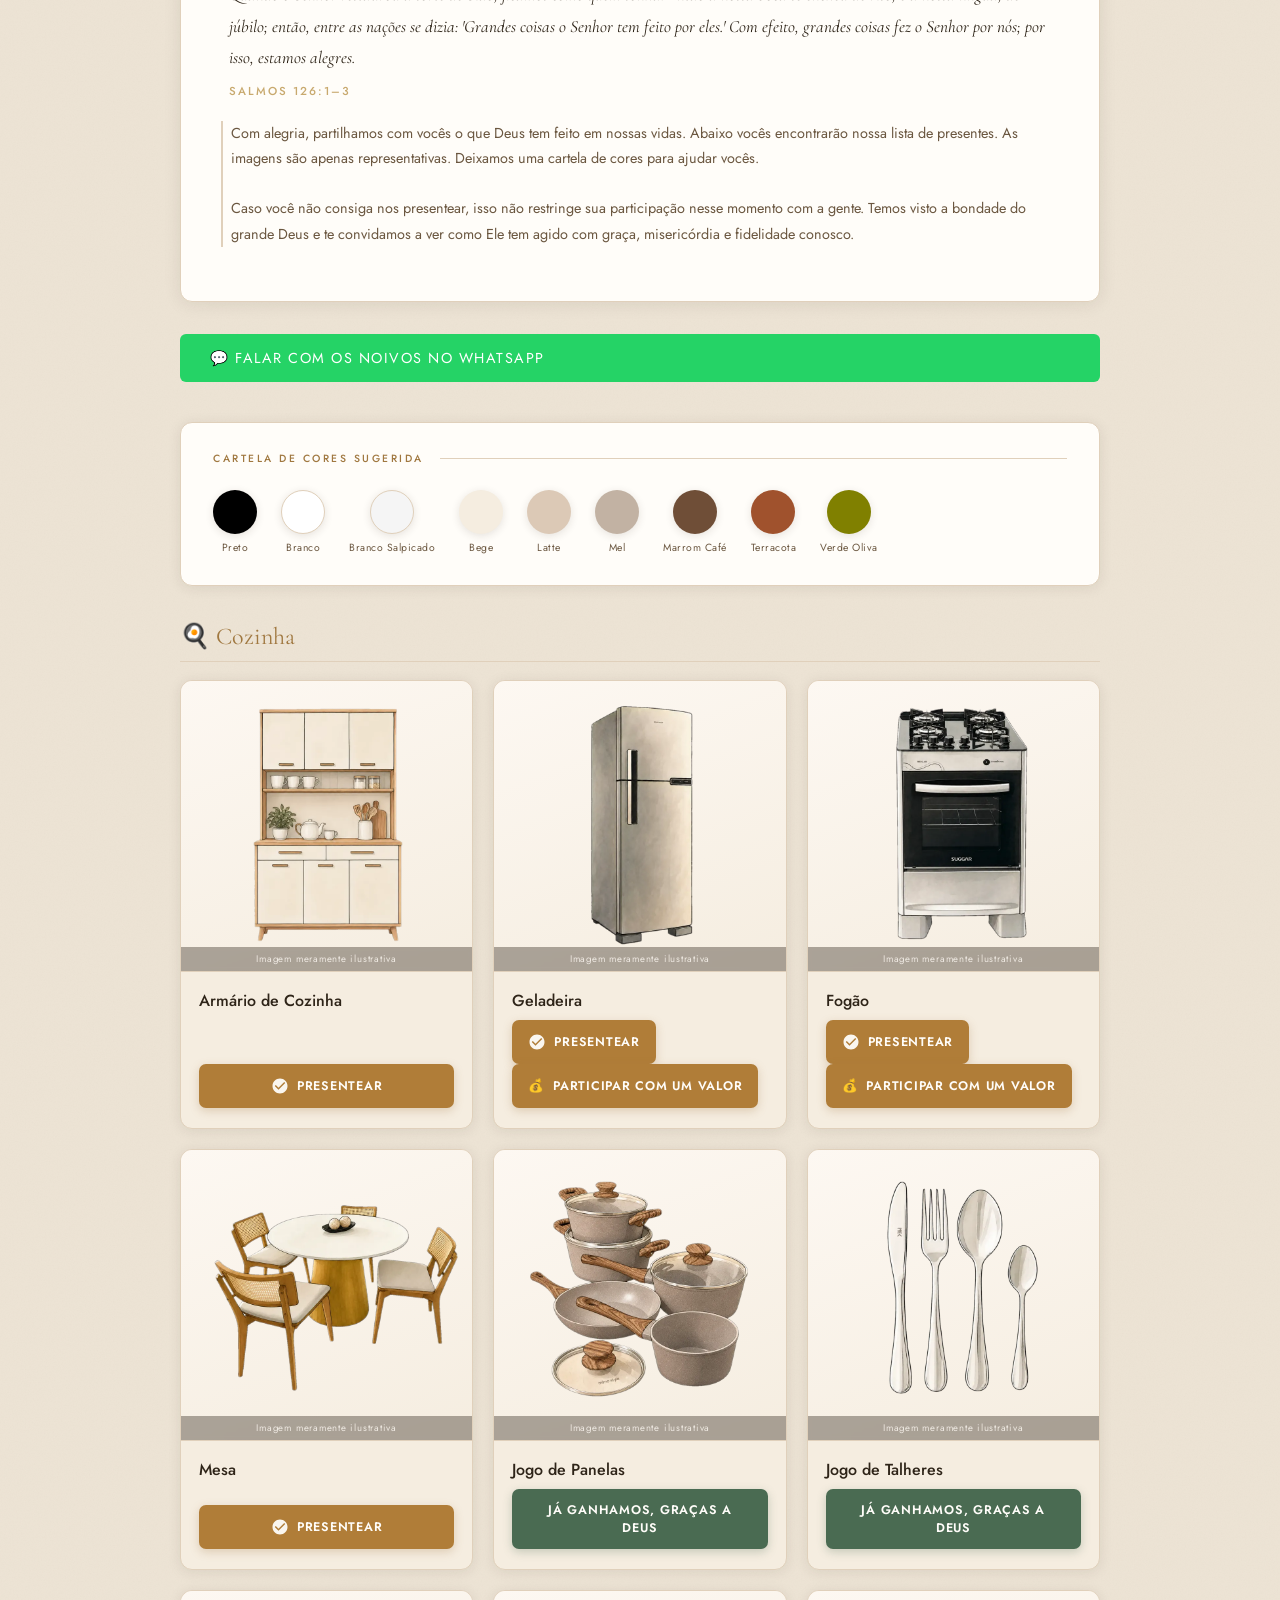
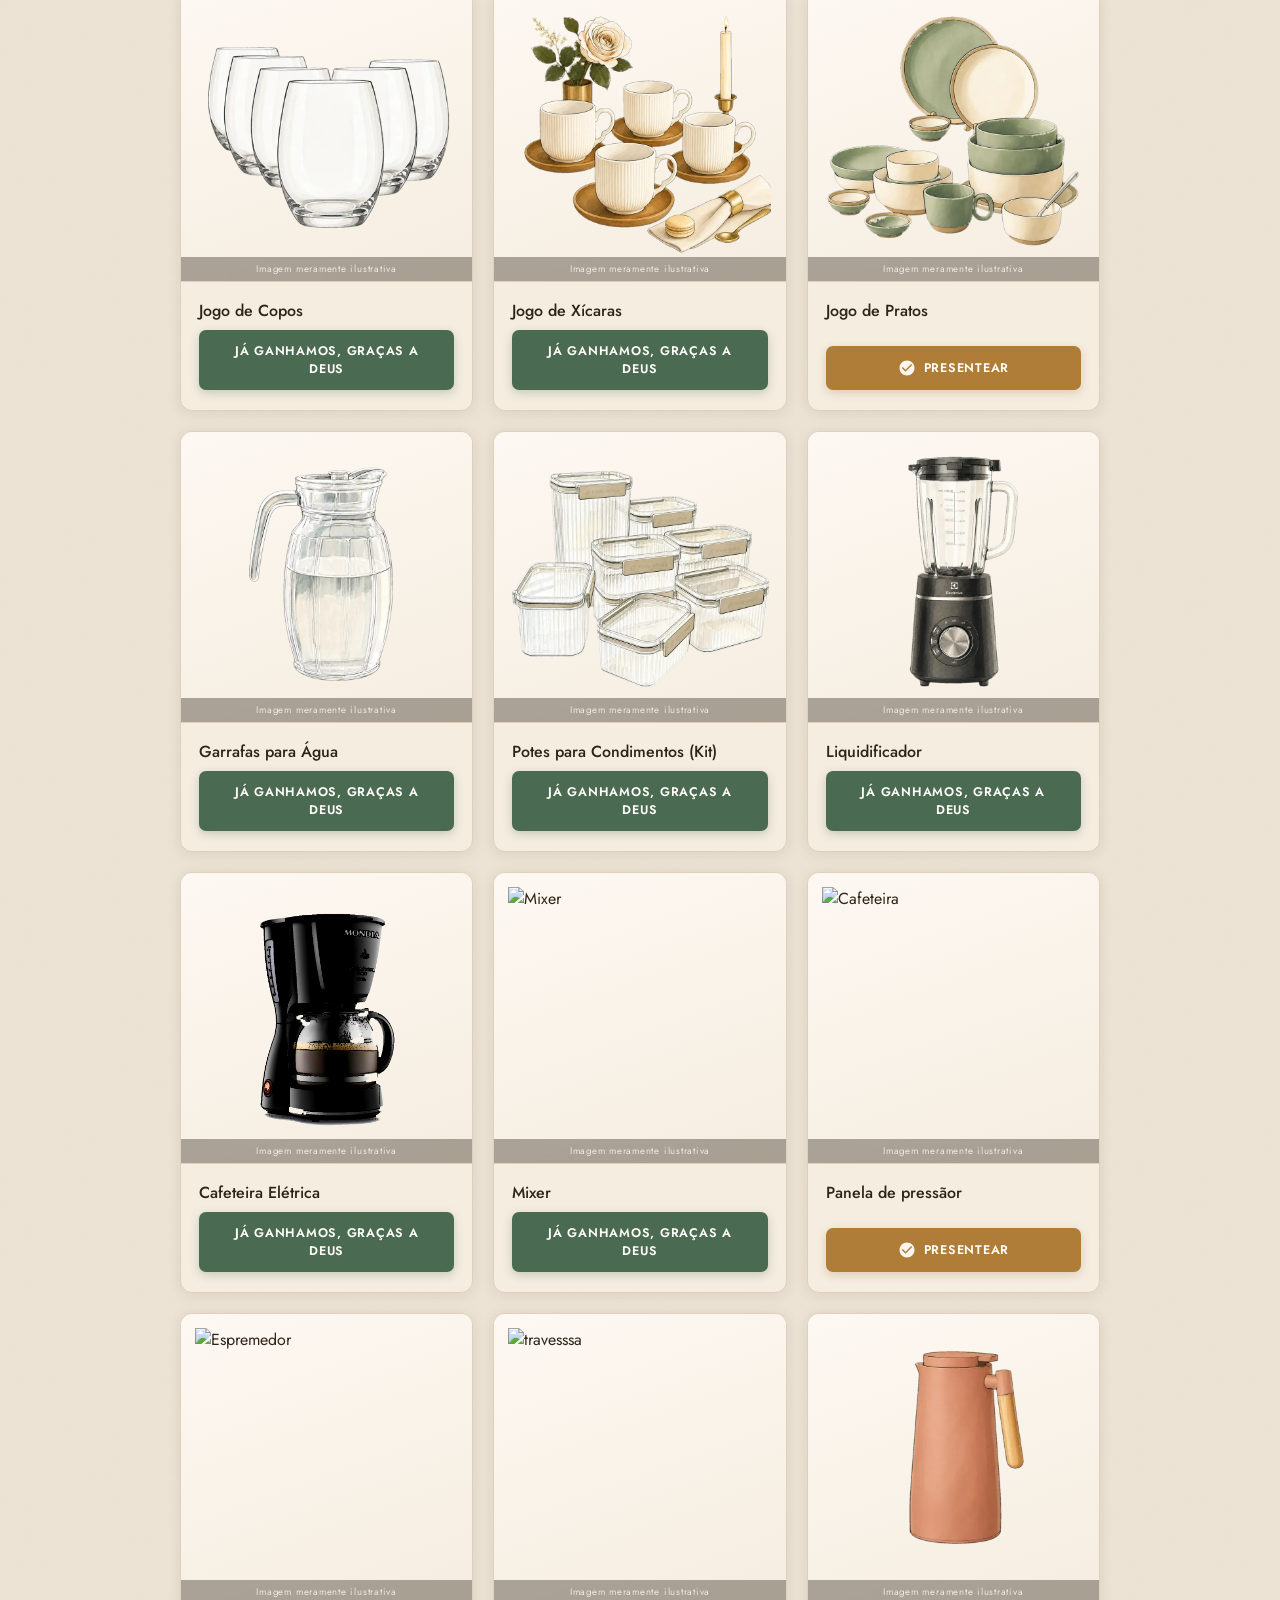
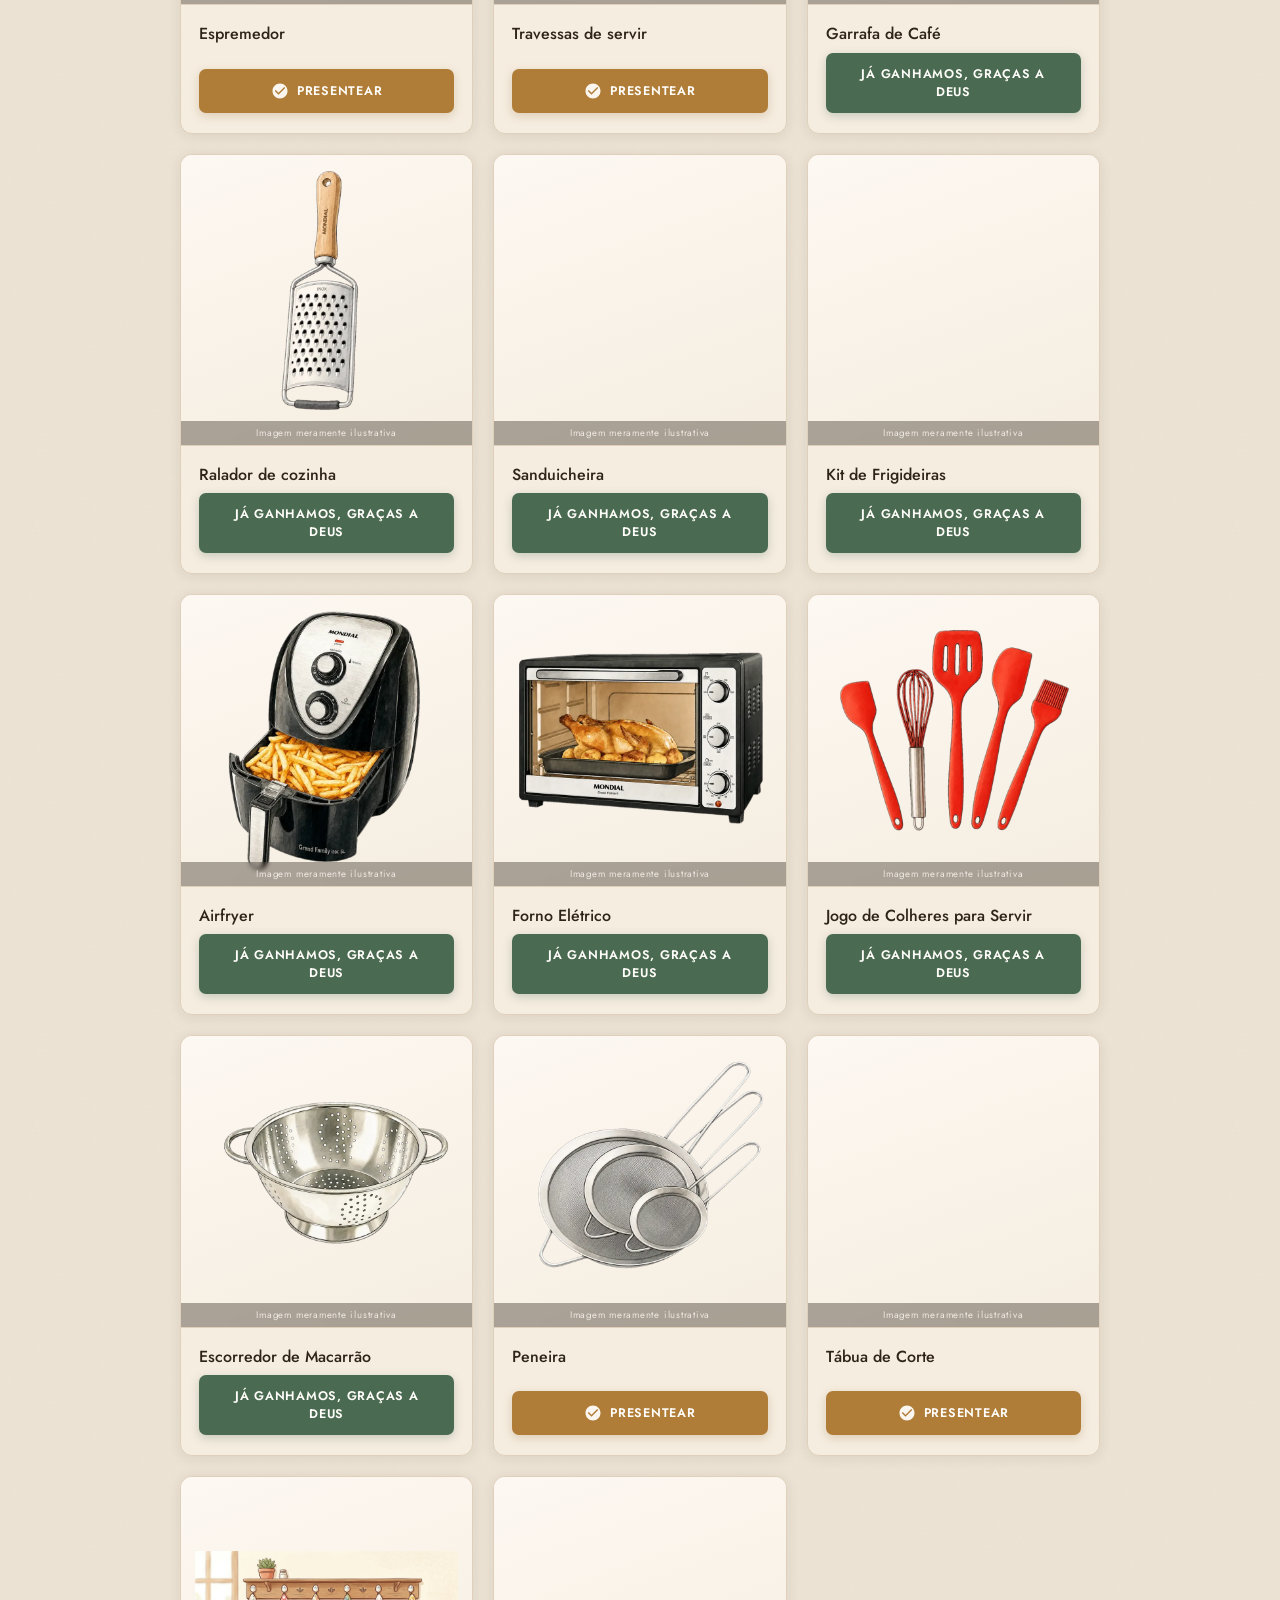
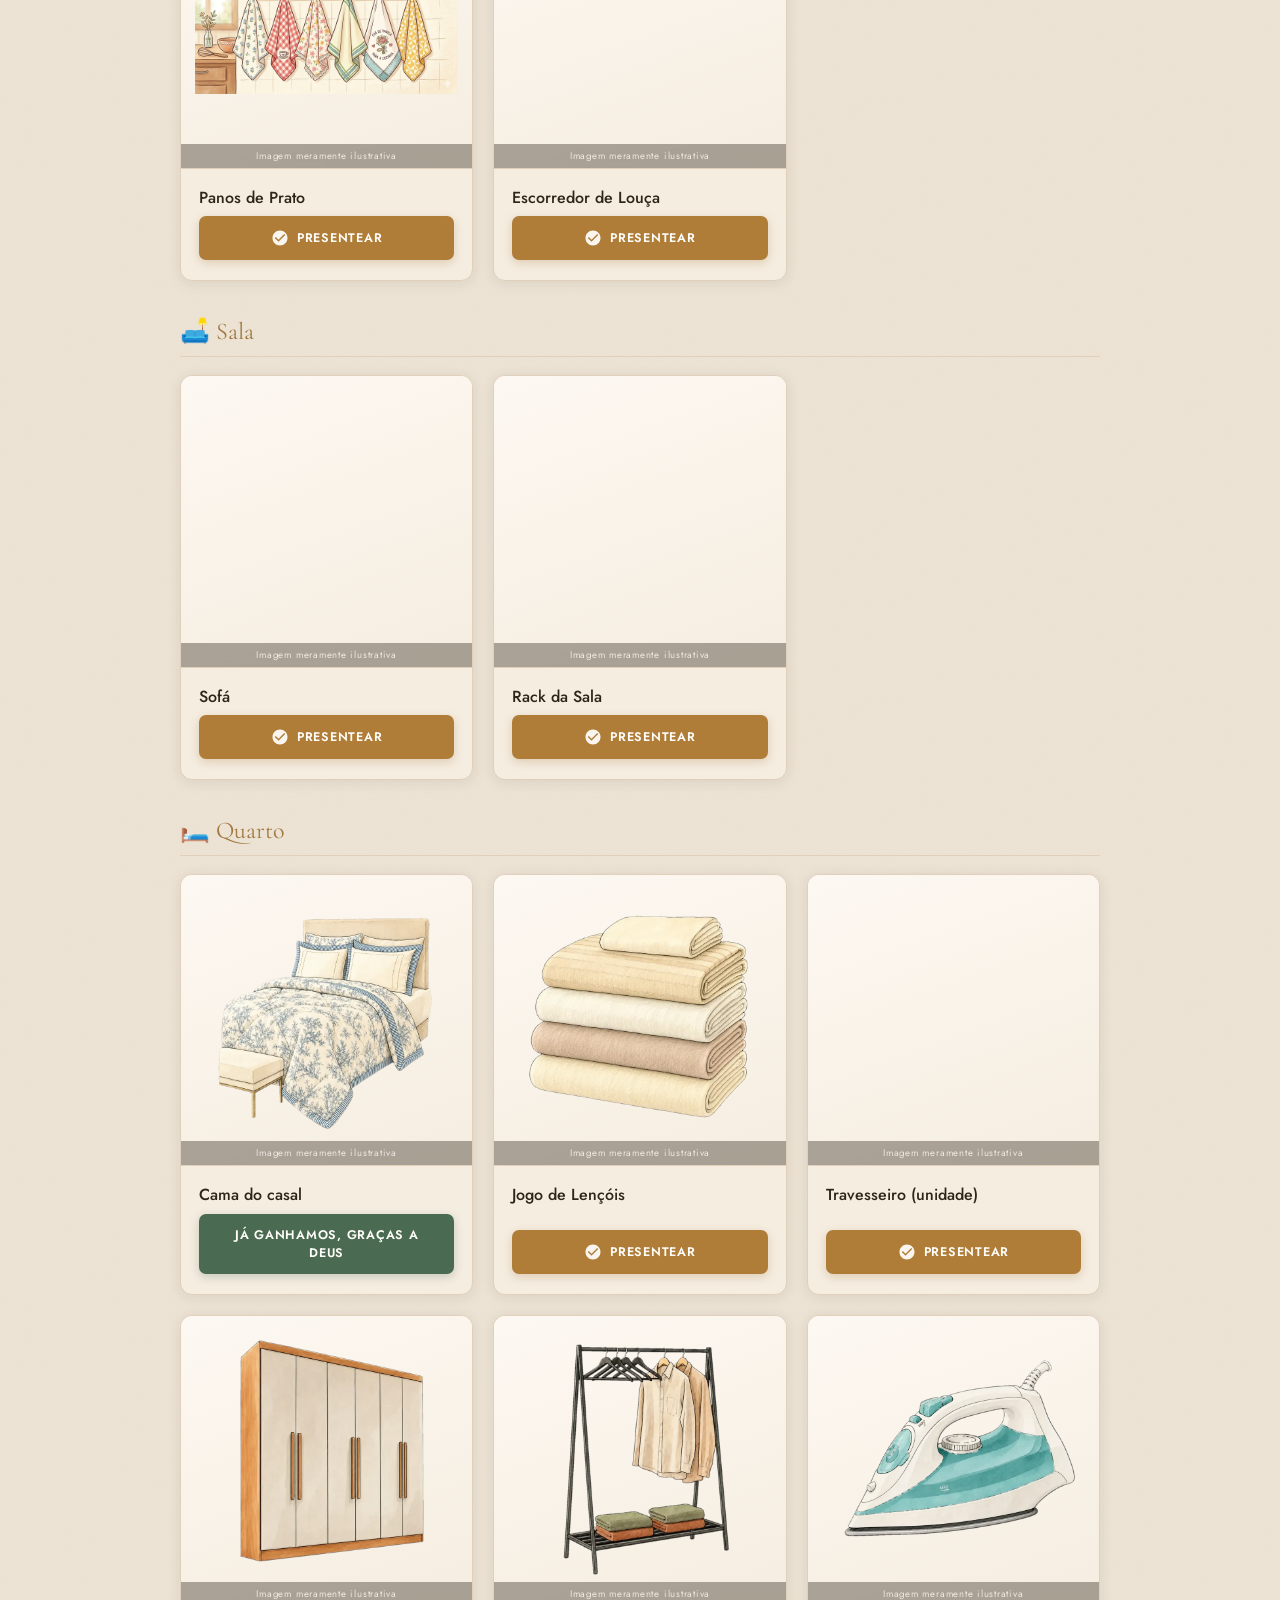
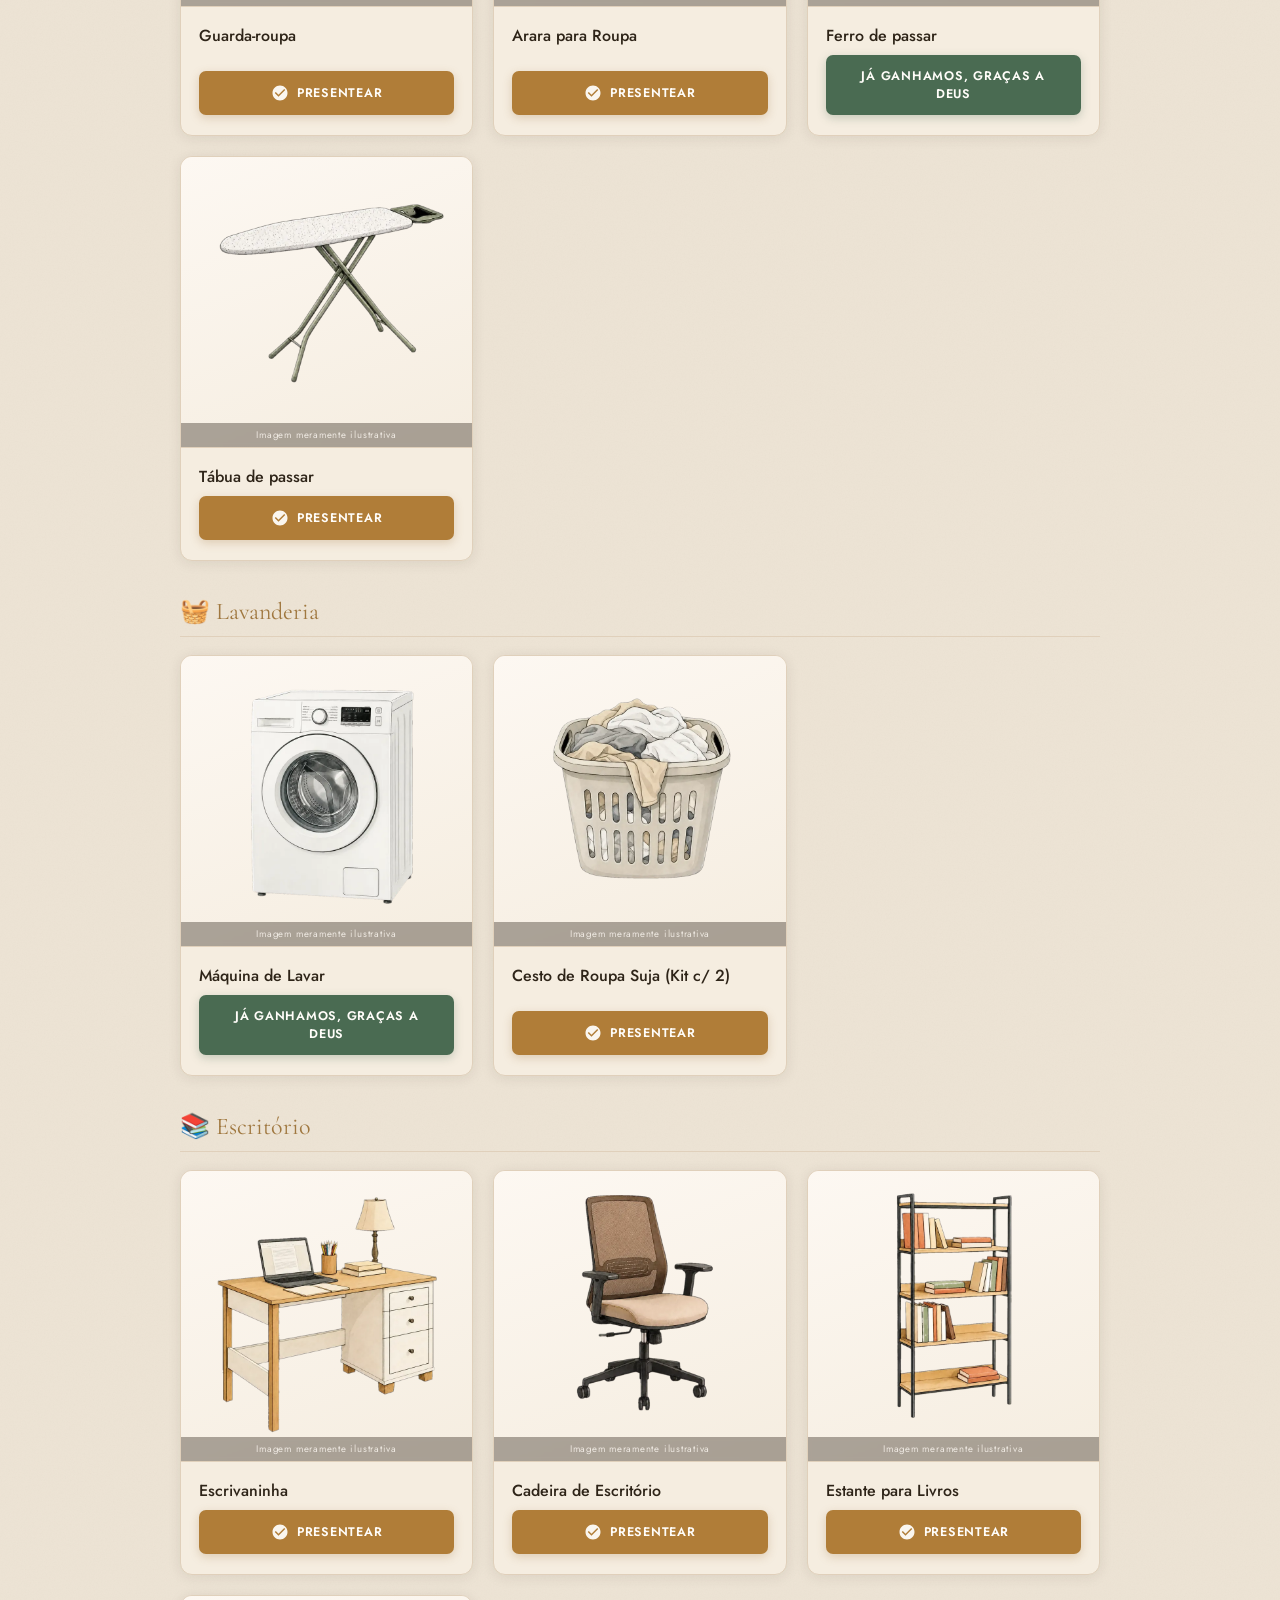
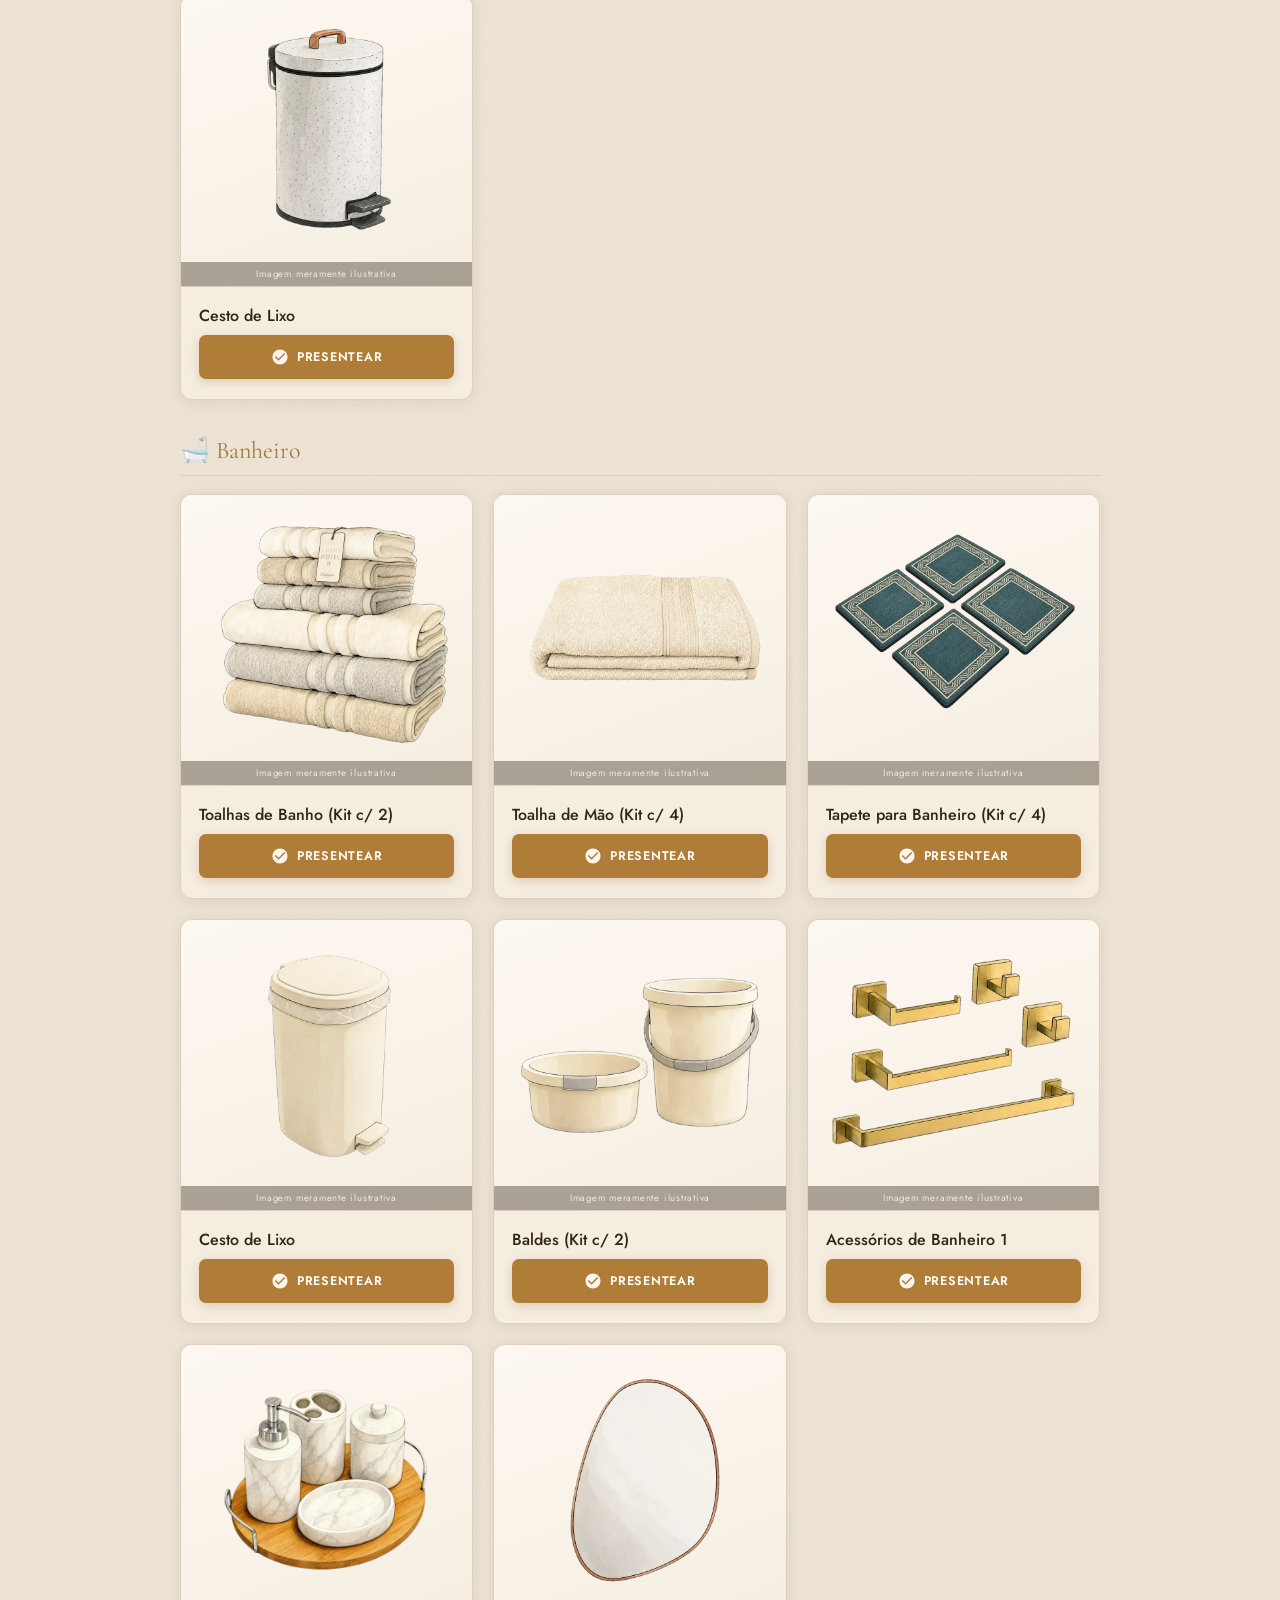
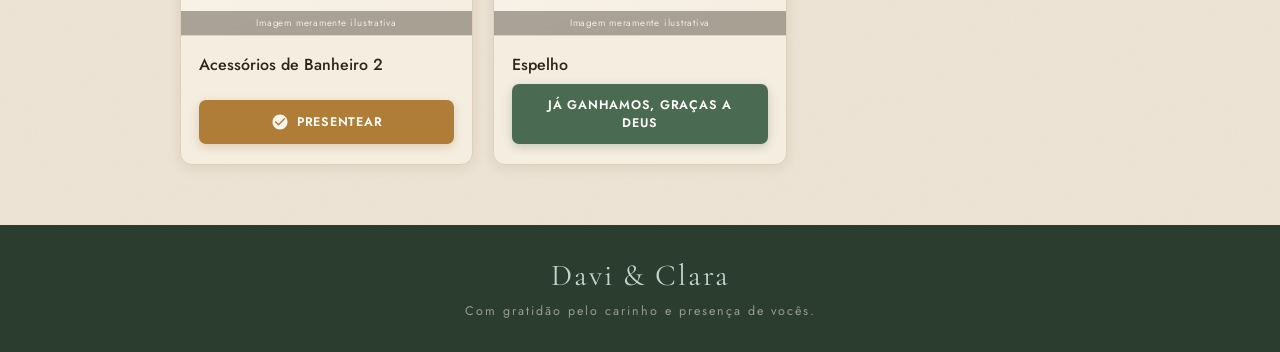
==== commit 2a62d678: "Update index.html" ====
--- a/index.html
+++ b/index.html
@@ -390,8 +390,8 @@
       <div class="gift-card-media"><img loading="lazy" src="mixer.webp" alt="Mixer" width="400" height="400" decoding="async"></div>
       <div class="gift-card-body">
         <h3 class="gift-name">Mixer</h3>
-        <a class="gift-buy gift-buy--pending" href="#" data-gift-key="mixer" target="_blank" rel="noopener noreferrer"><svg width="18" height="18" aria-hidden="true"><use href="#ico-presentear"/></svg><span>Presentear</span></a>
-</div>
+         <a class="gift-buy gift-received" href="#" data-gift-key="garrafa-cafe" target="_blank" rel="noopener noreferrer"><span>Já ganhamos, graças a Deus</span></a>
+      </div>
     </article>
     <article class="gift-card reveal">
       <div class="gift-card-media"><img loading="lazy" src="panela-pressao.webp" alt="Cafeteira" width="400" height="400" decoding="async"></div>
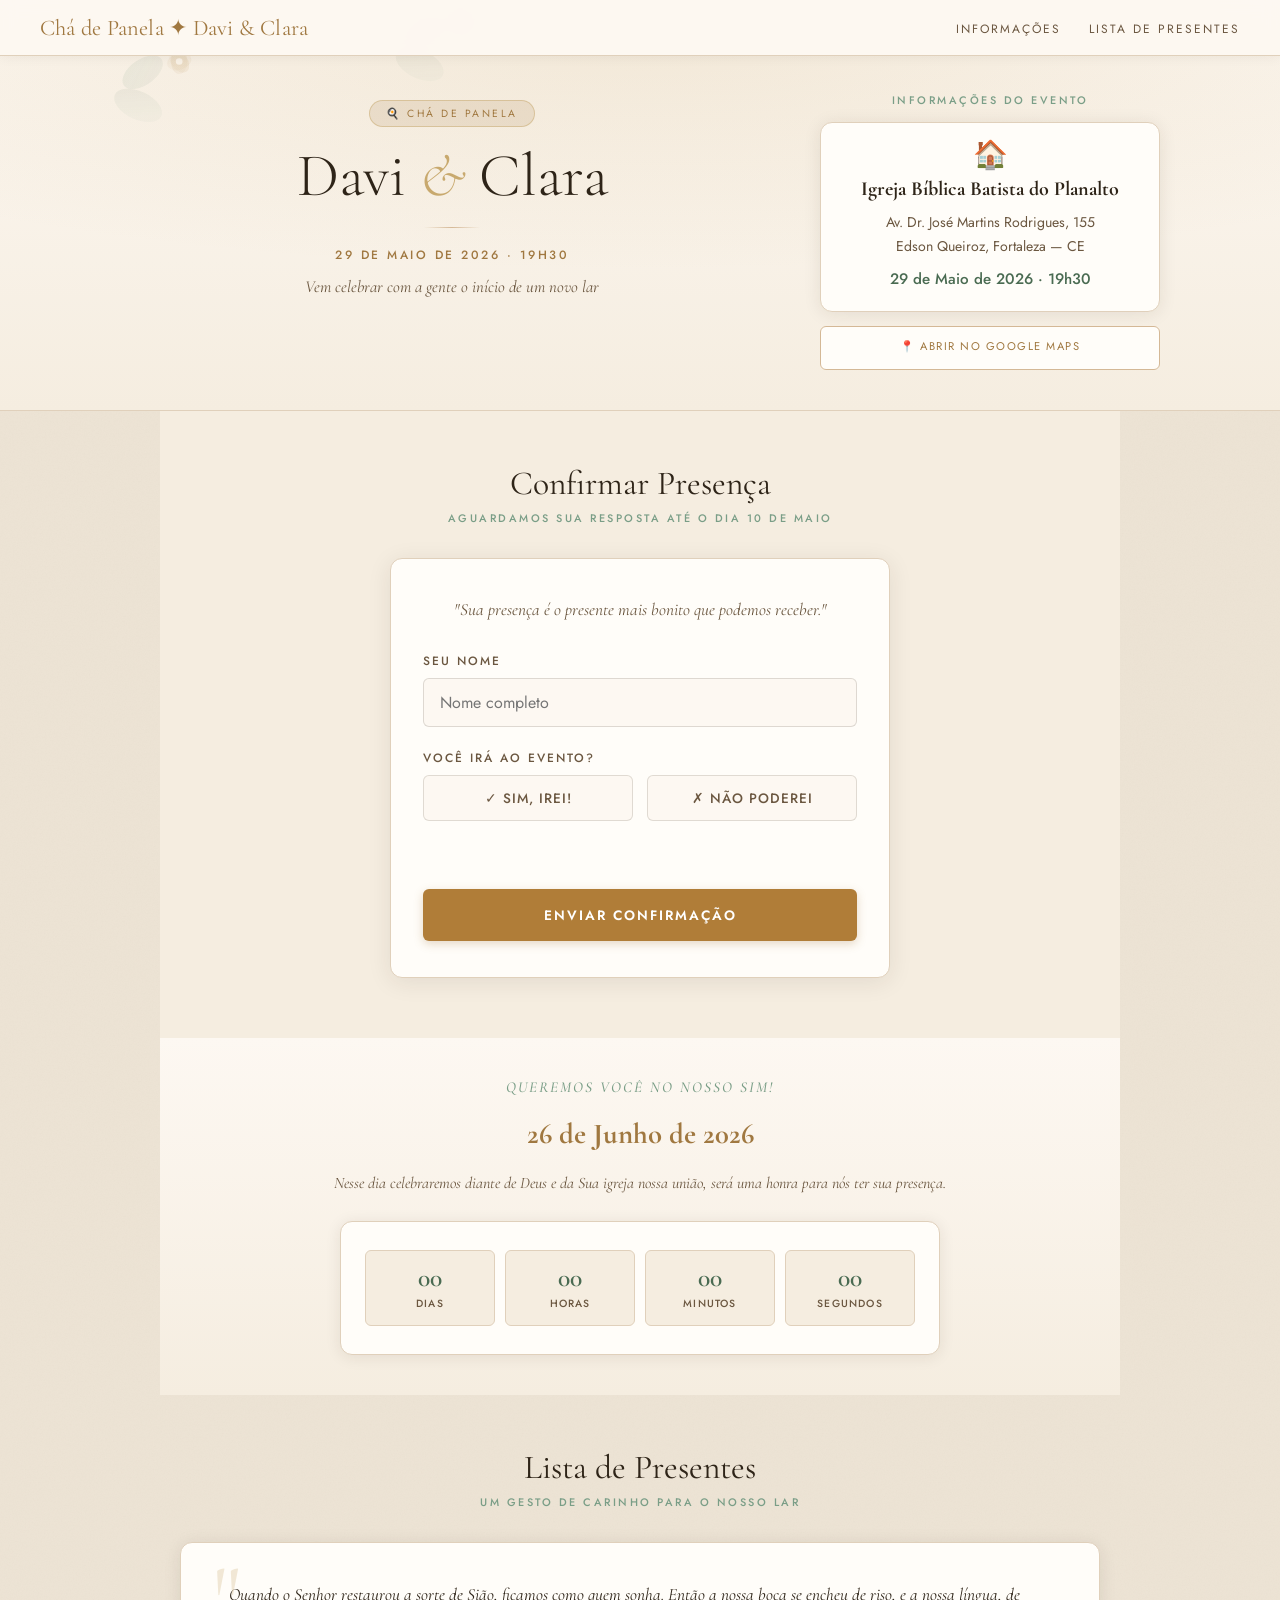
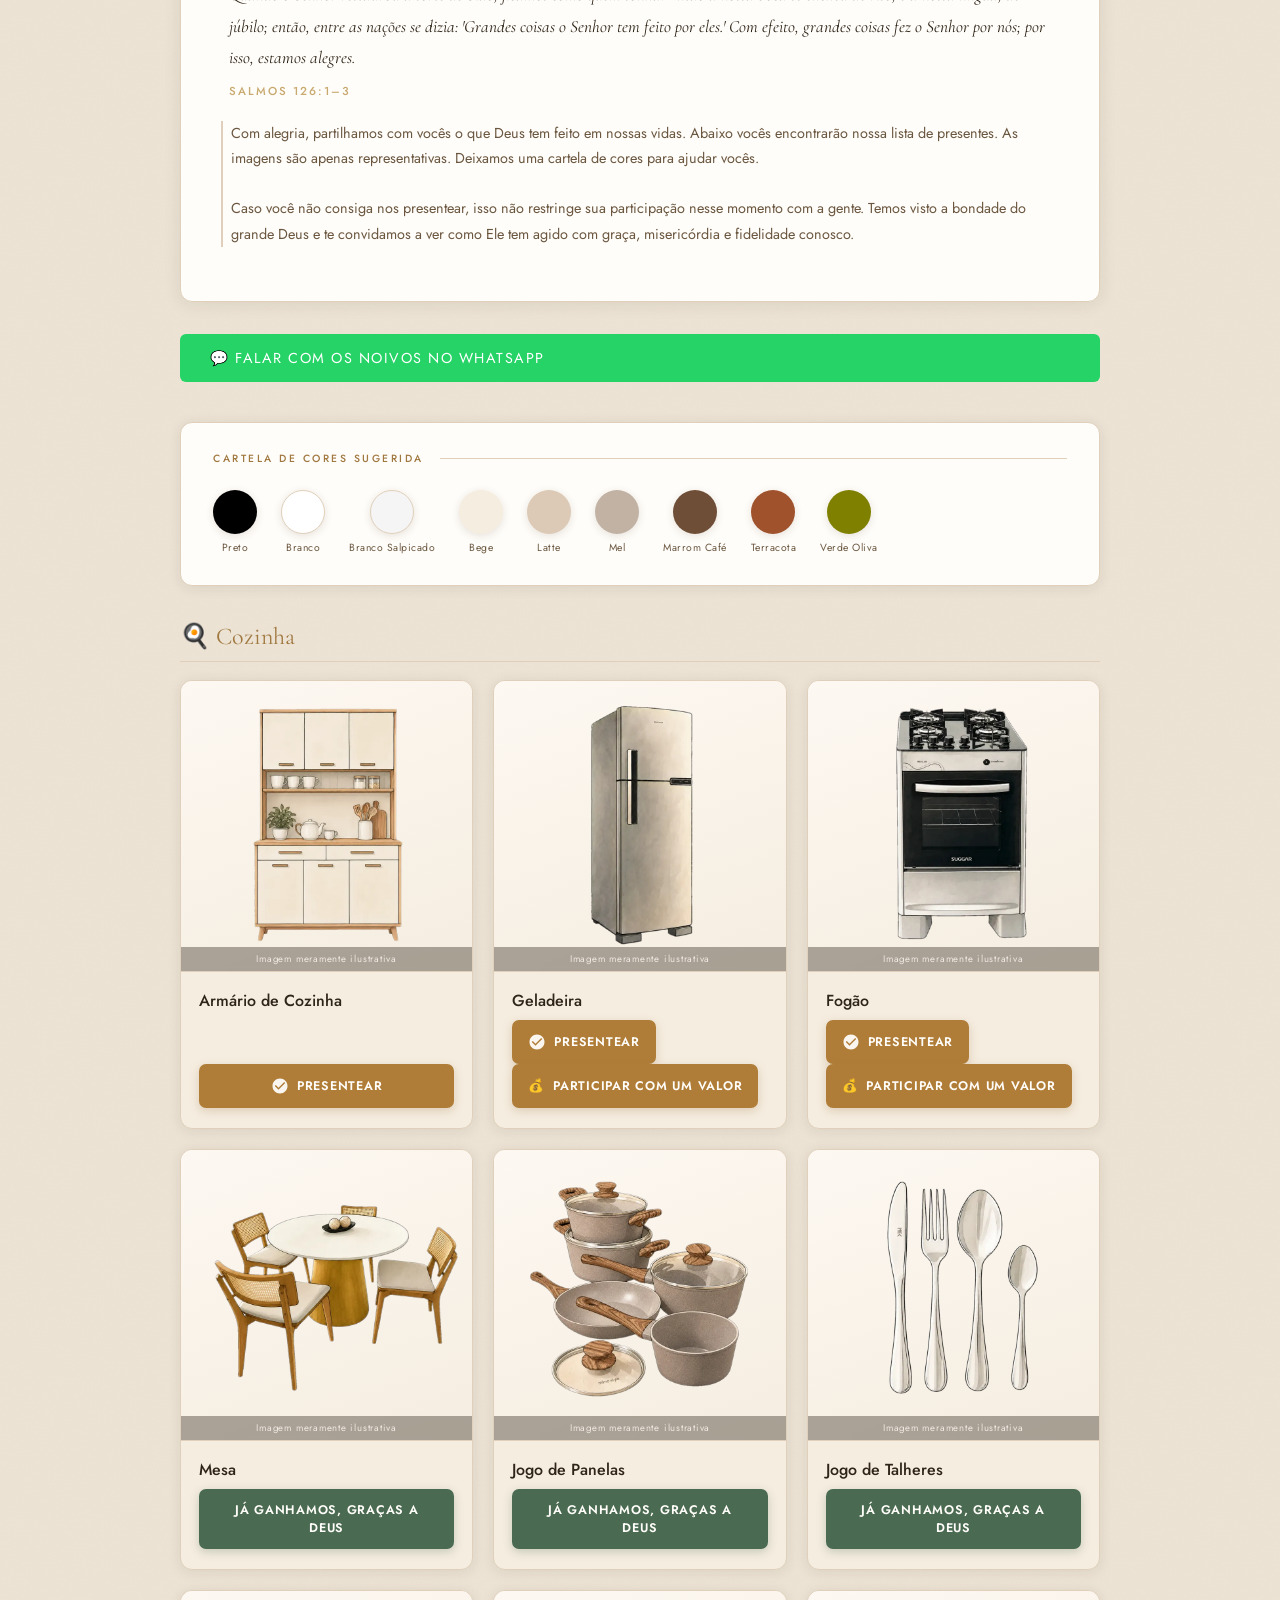
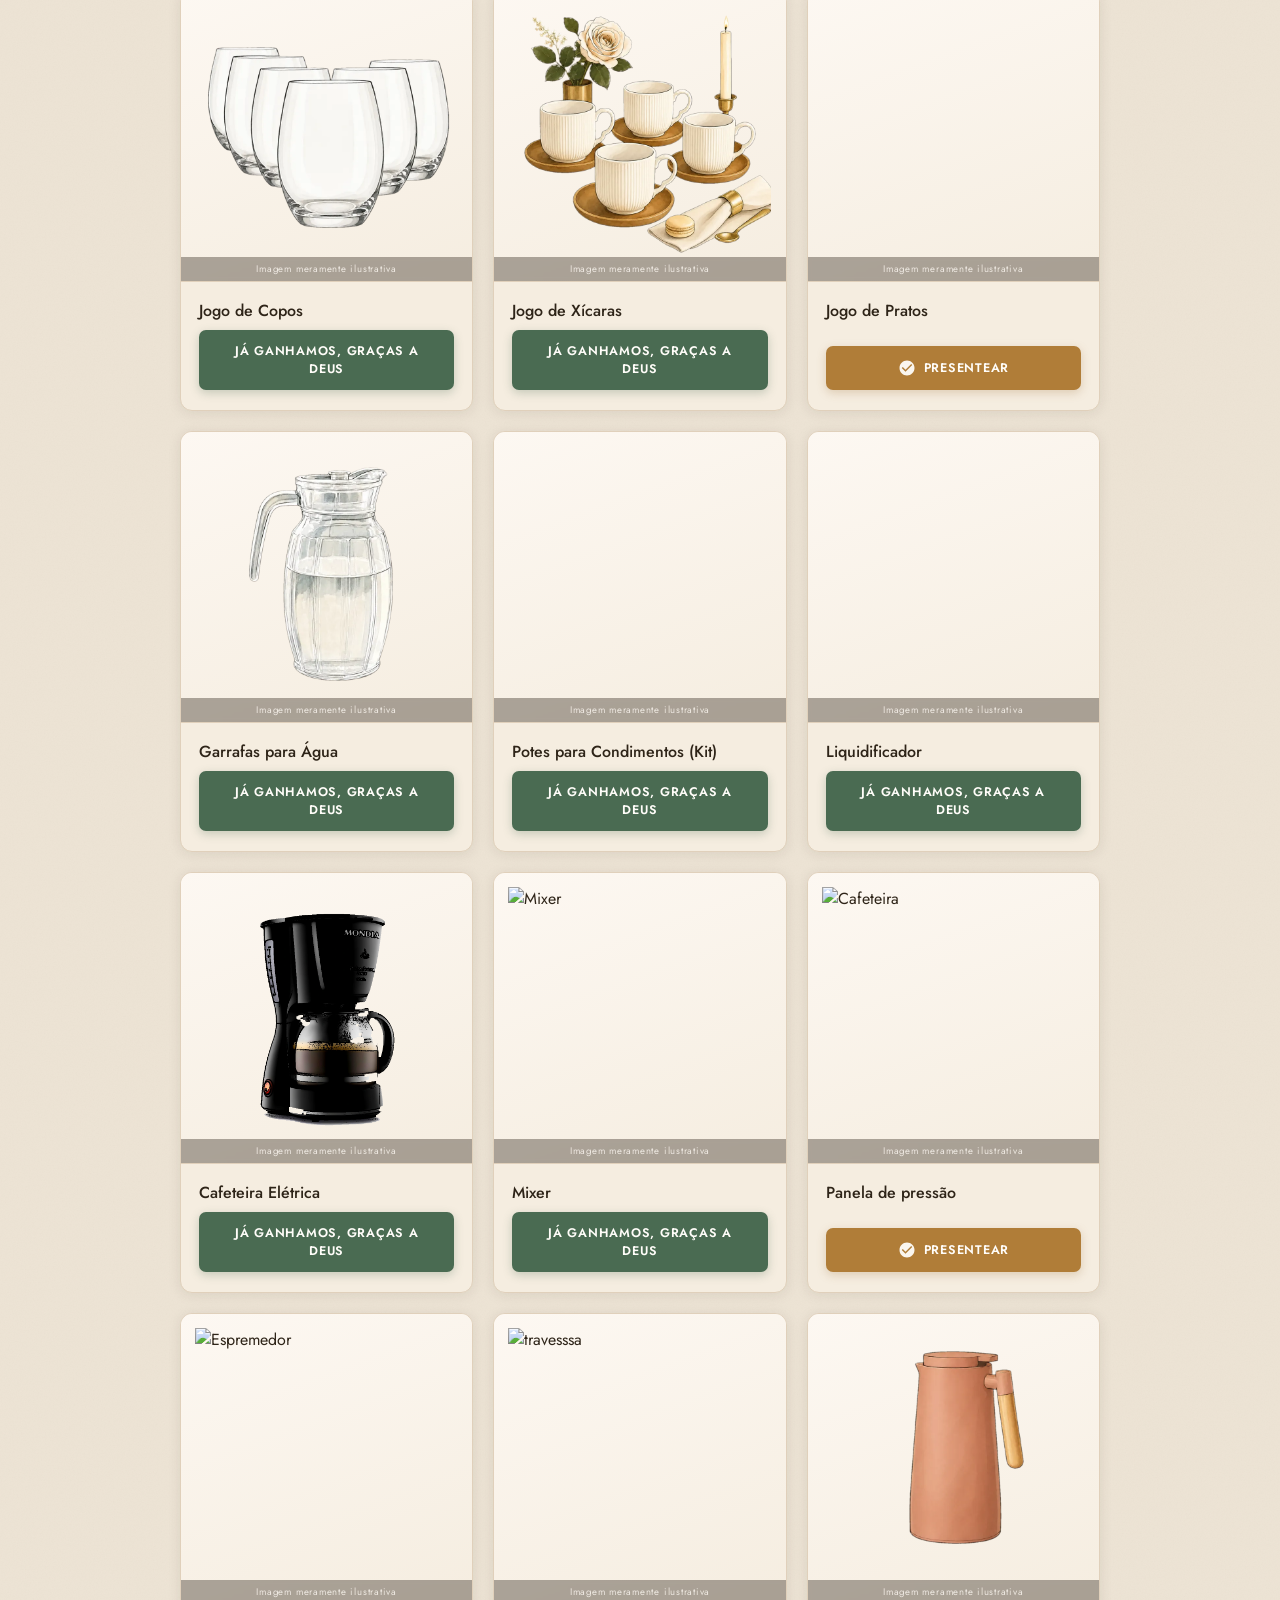
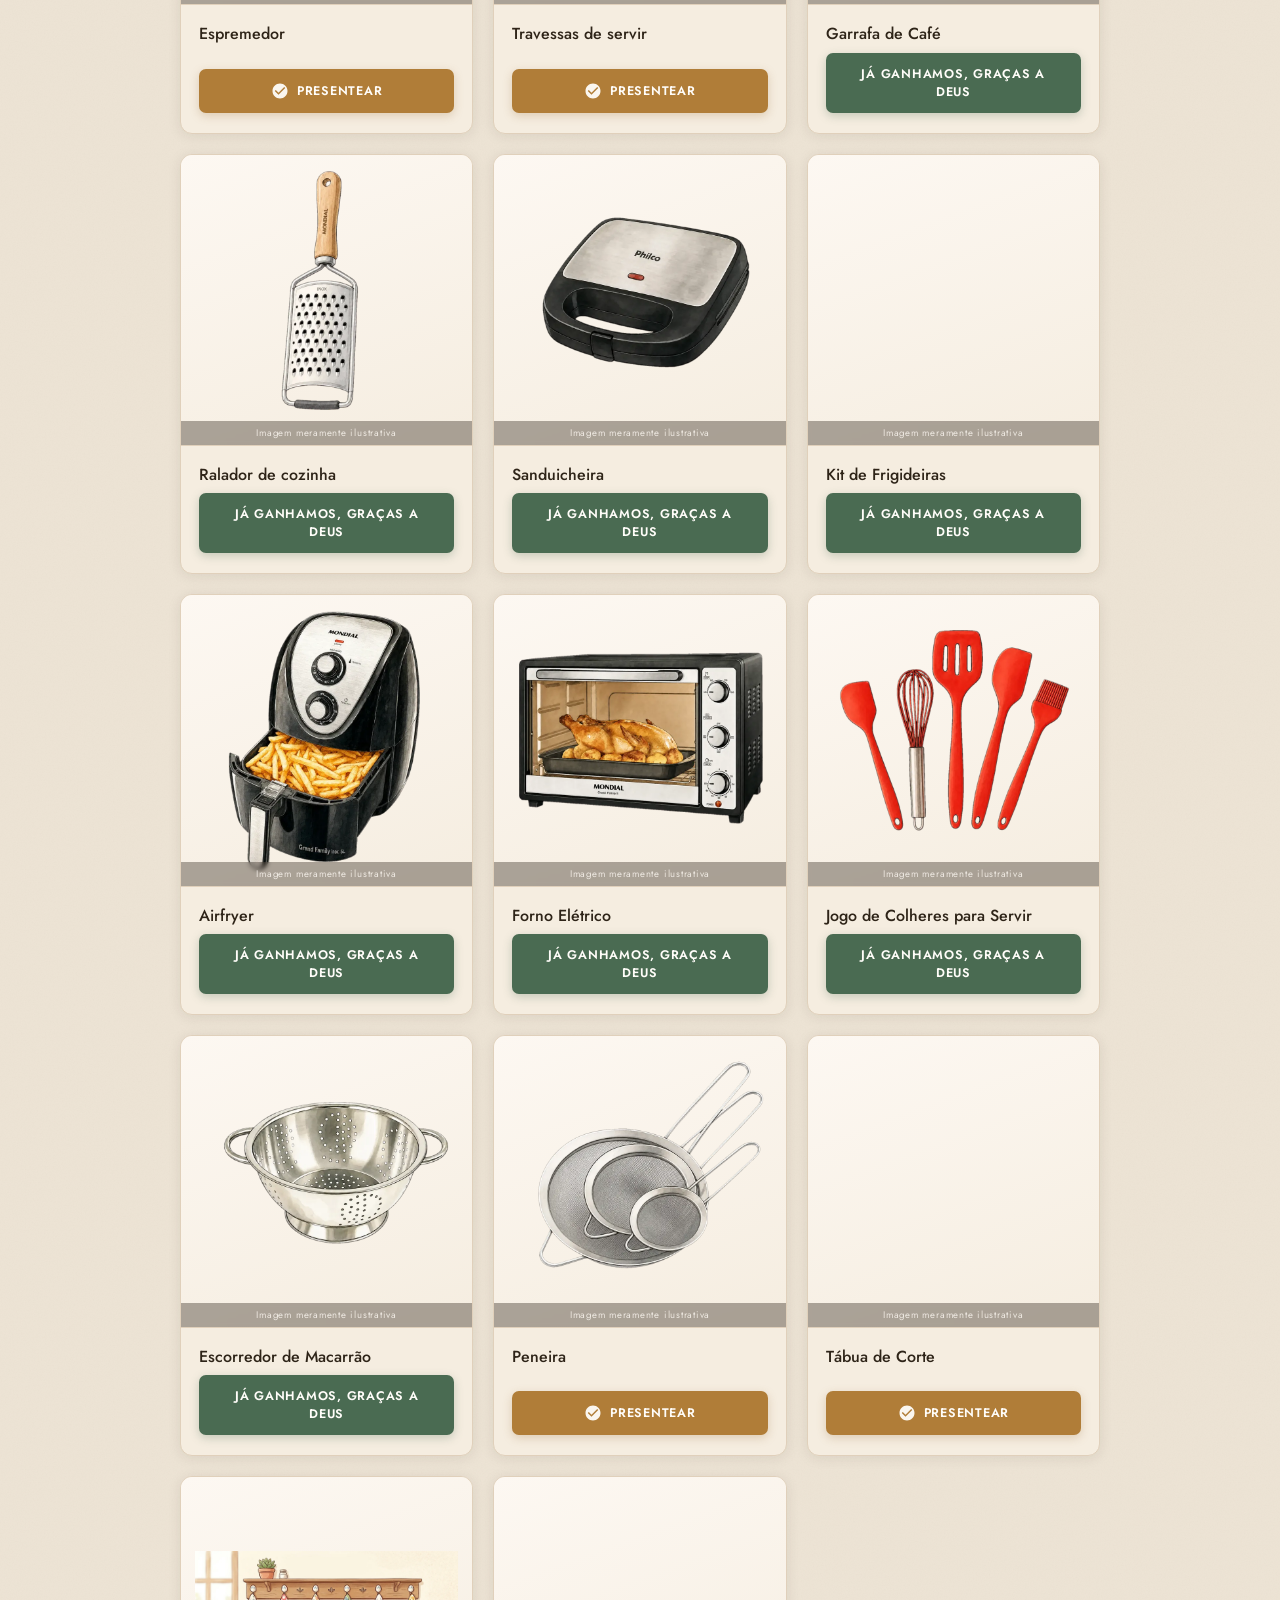
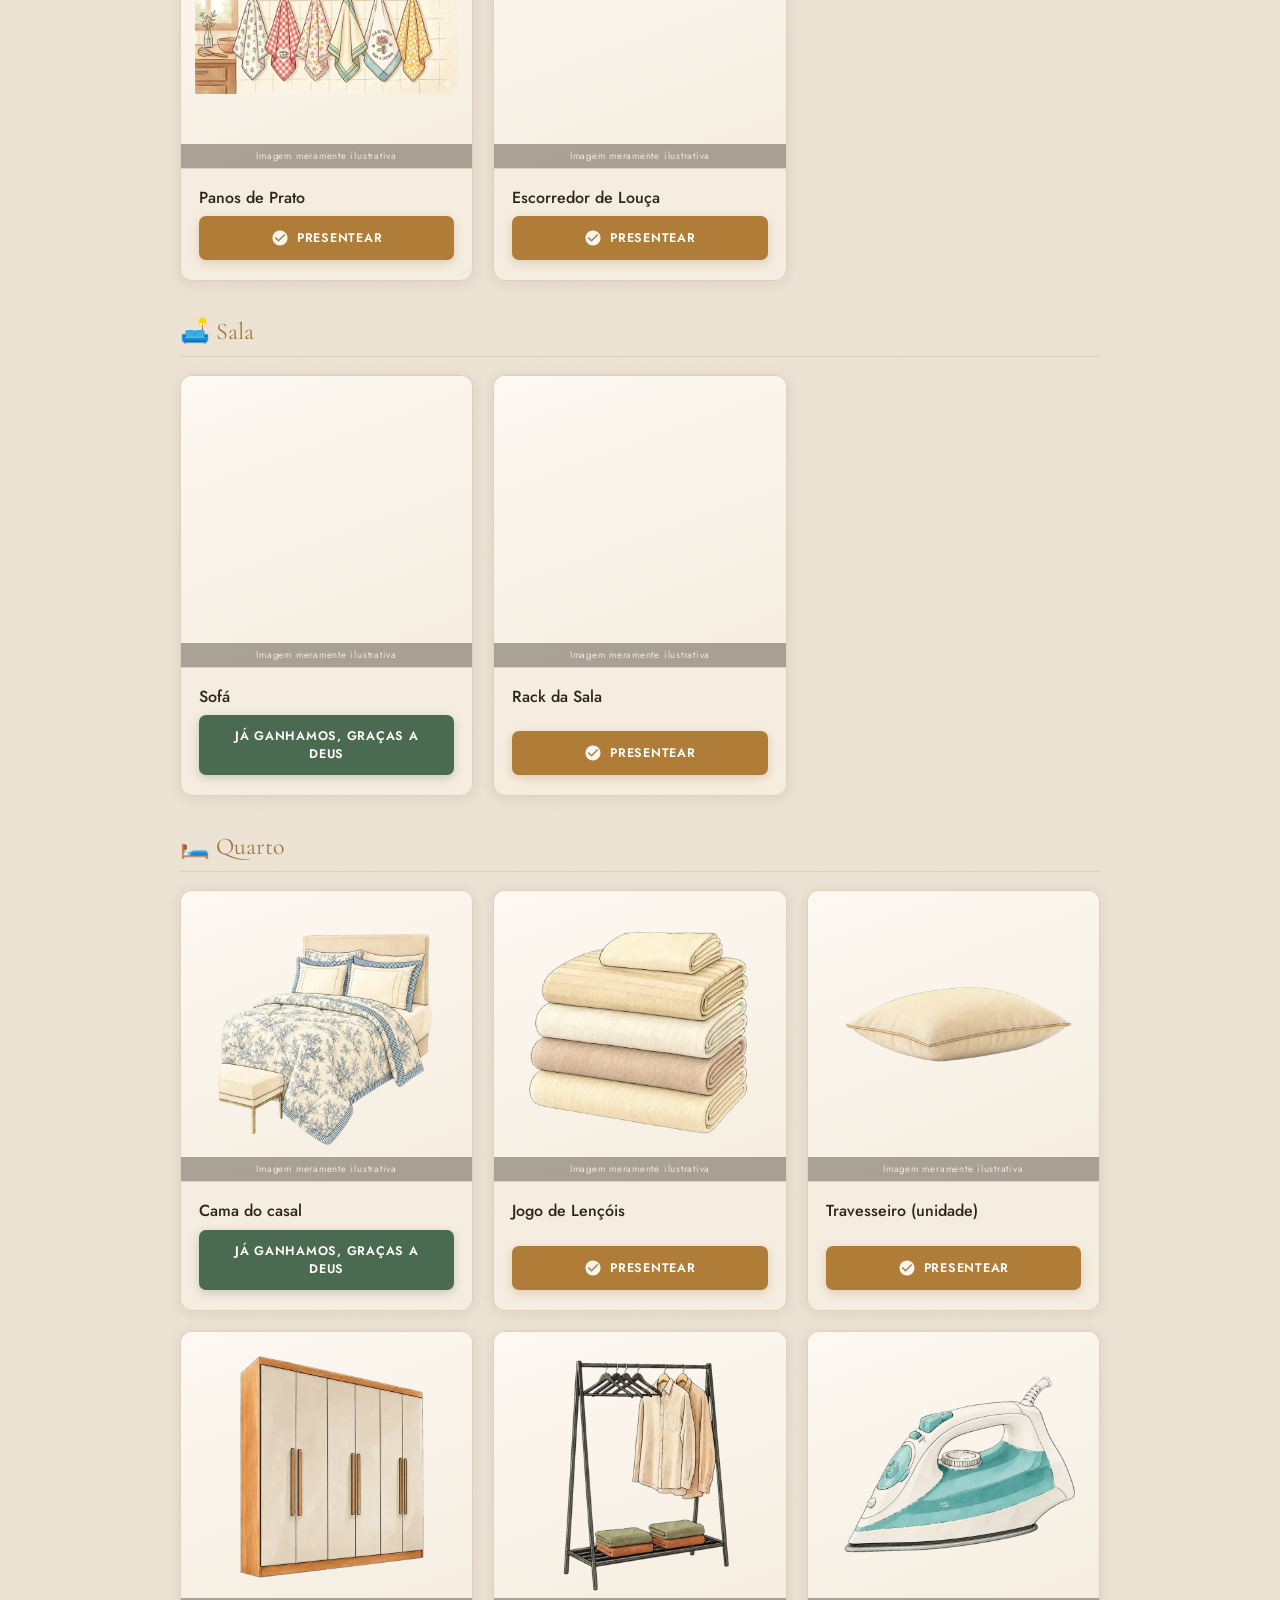
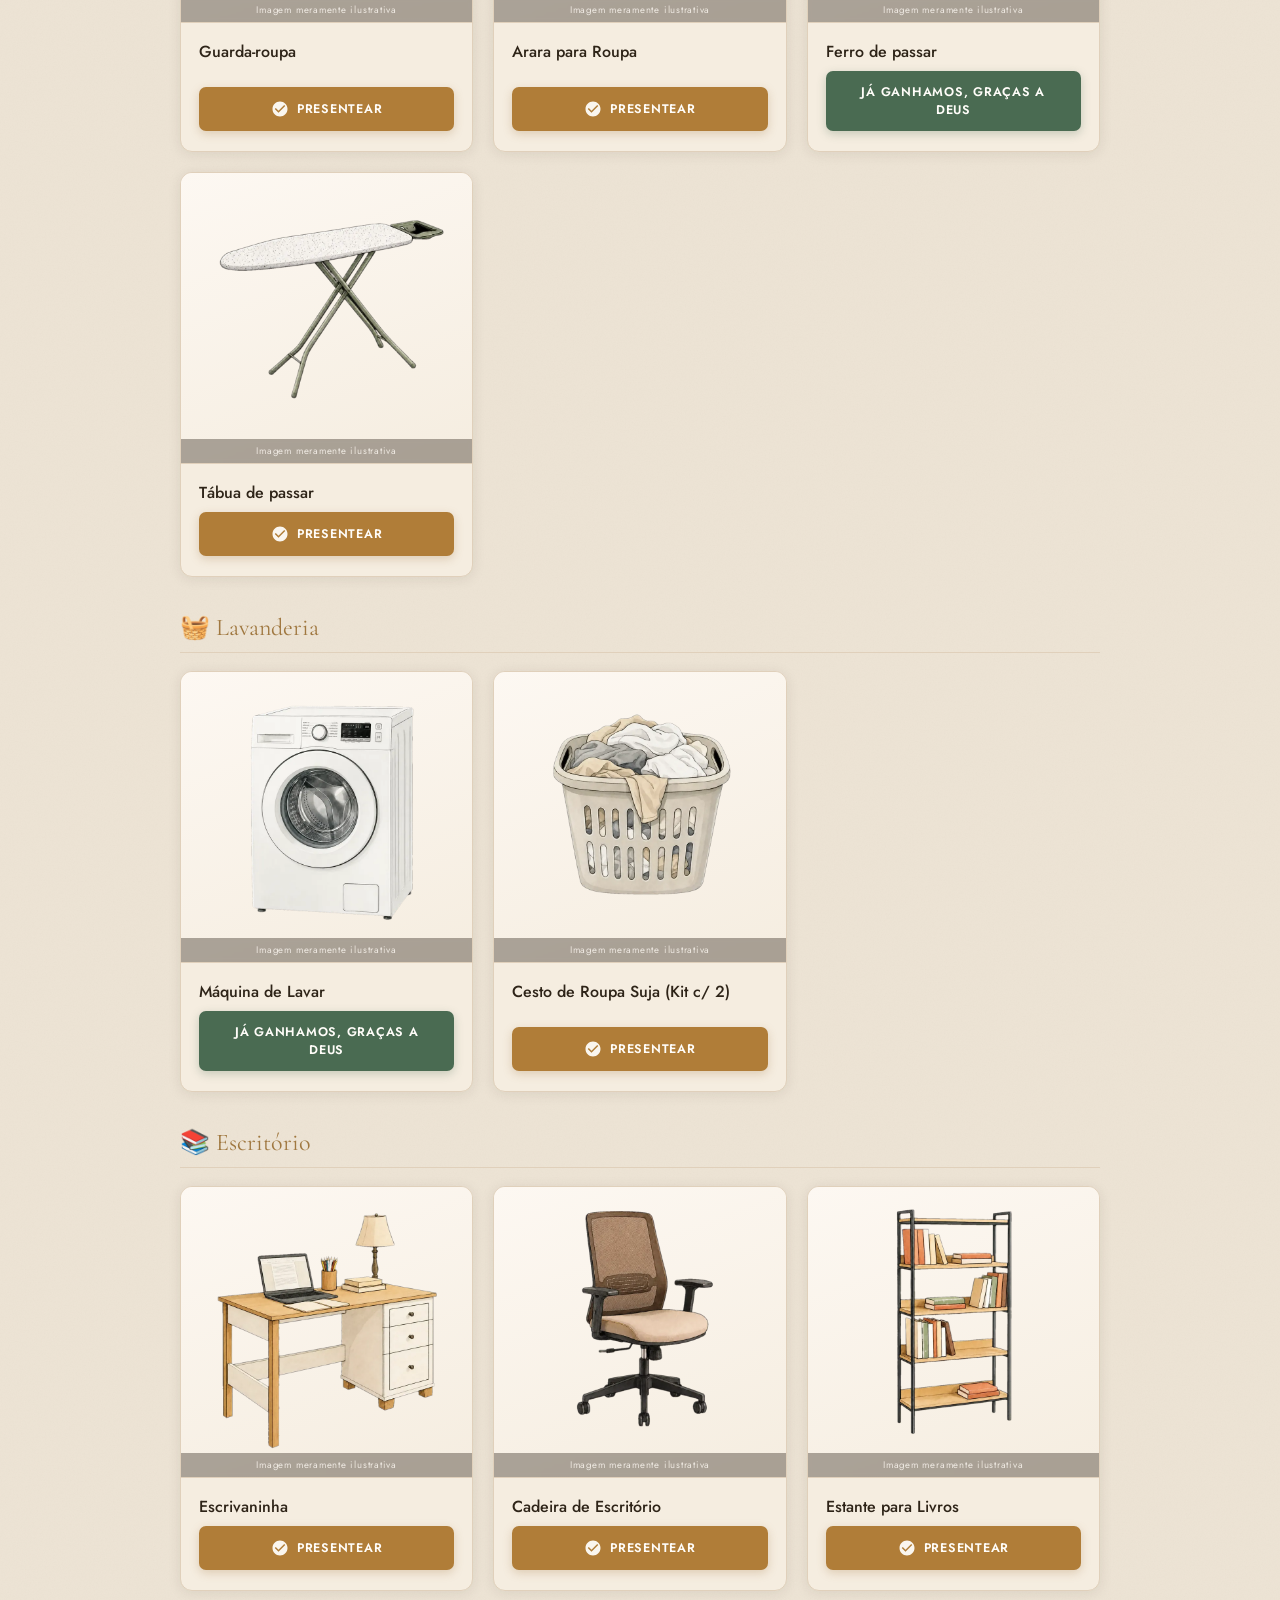
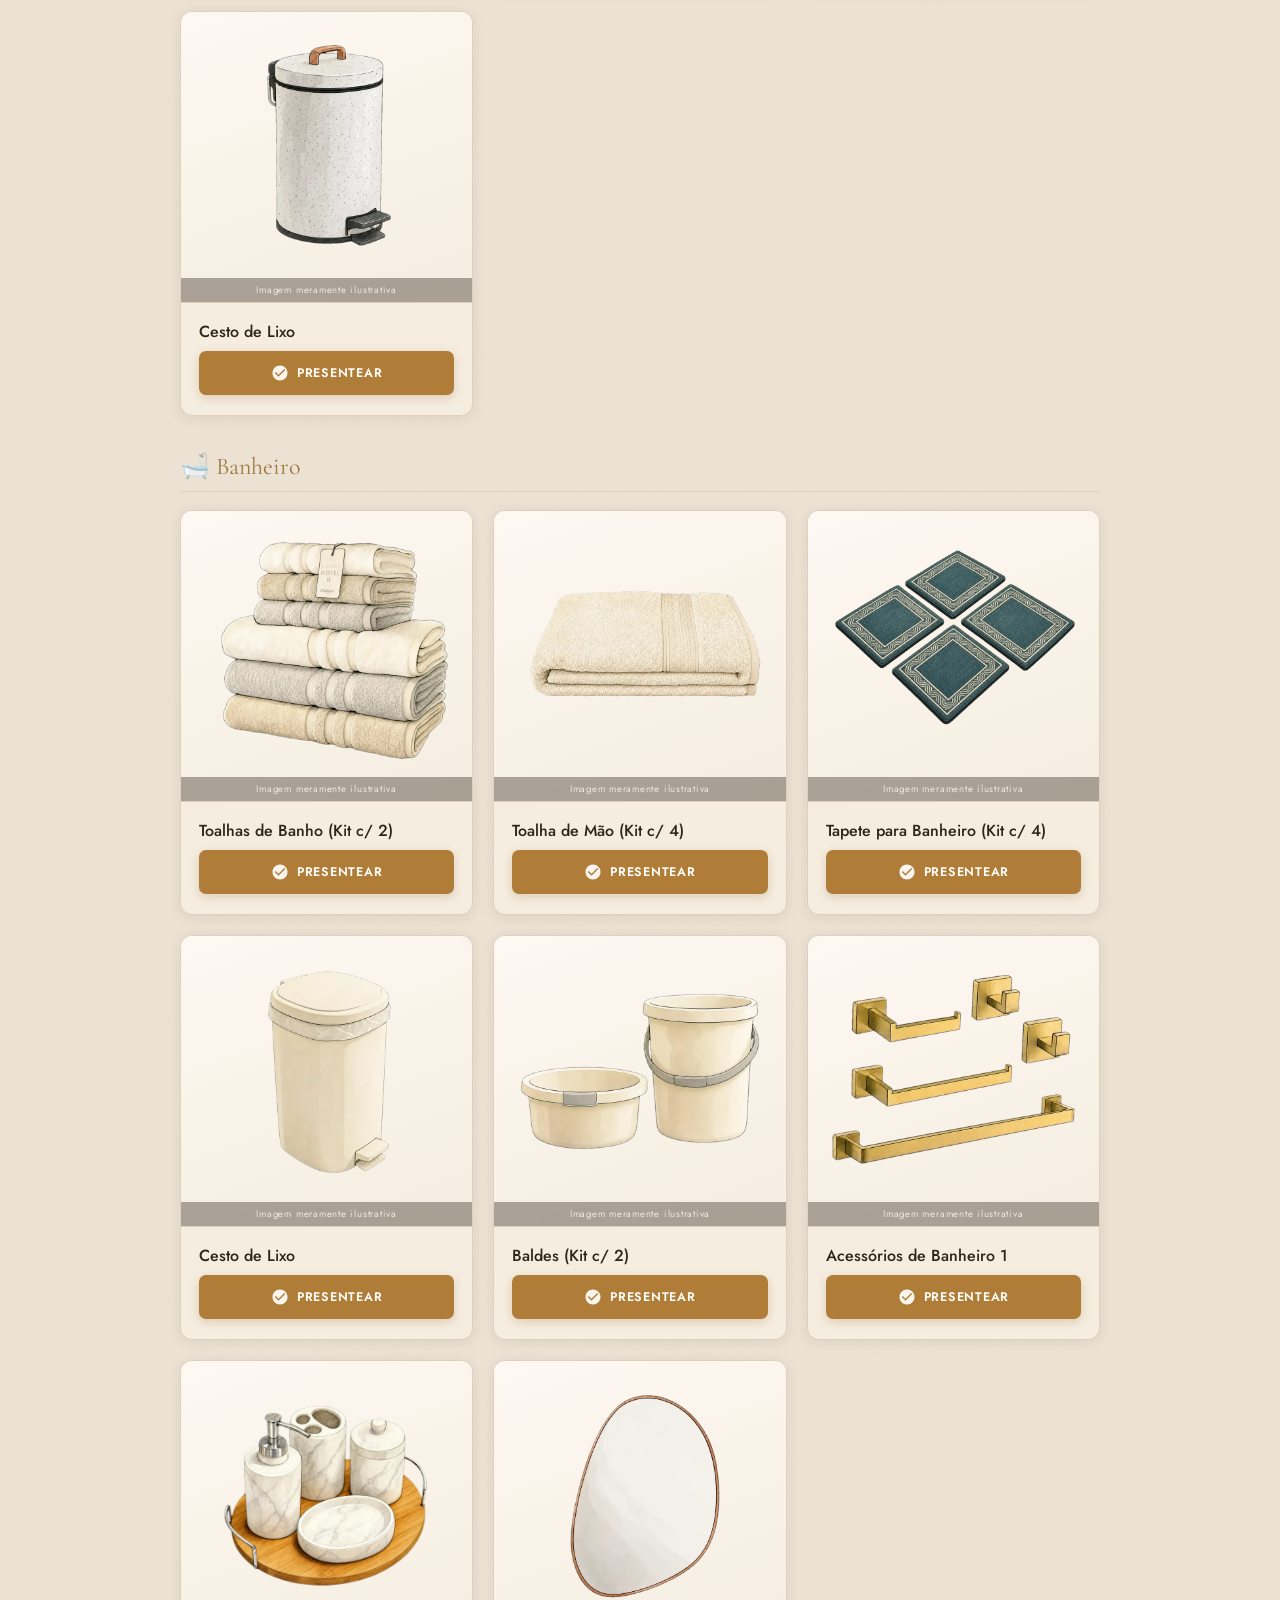
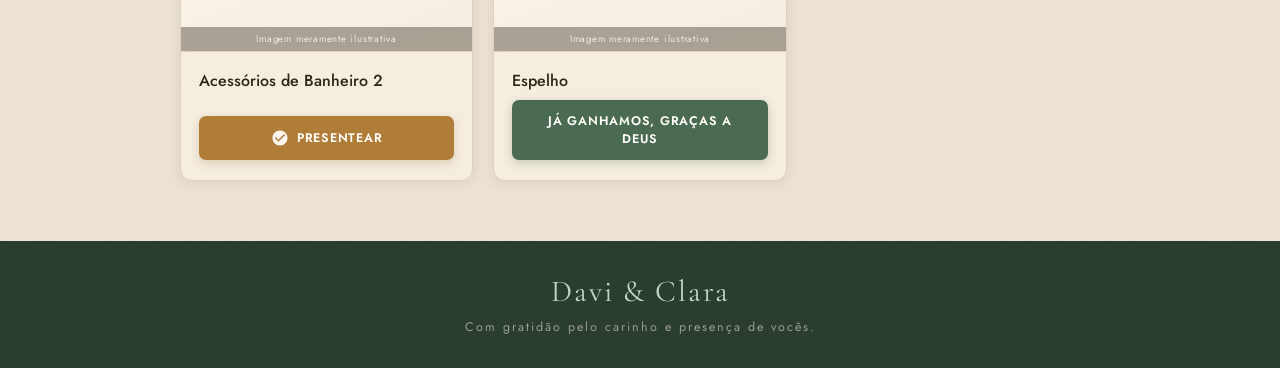
==== commit 80a8e3fe: "Update gift-buy links to reflect received gifts" ====
--- a/index.html
+++ b/index.html
@@ -320,7 +320,7 @@
       <div class="gift-card-media"><img loading="lazy" src="mesa.webp" alt="Mesa" width="400" height="400" decoding="async"></div>
       <div class="gift-card-body">
         <h3 class="gift-name">Mesa</h3>
-        <a class="gift-buy gift-buy--pending" href="#" data-gift-key="mesa" target="_blank" rel="noopener noreferrer"><svg width="18" height="18" aria-hidden="true"><use href="#ico-presentear"/></svg><span>Presentear</span></a>
+        <a class="gift-buy gift-received" href="#" data-gift-key="cama-casal" target="_blank" rel="noopener noreferrer"><span>Já ganhamos, graças a Deus</span></a>
       </div>
     </article>
     <article class="gift-card reveal">
@@ -396,7 +396,7 @@
     <article class="gift-card reveal">
       <div class="gift-card-media"><img loading="lazy" src="panela-pressao.webp" alt="Cafeteira" width="400" height="400" decoding="async"></div>
       <div class="gift-card-body">
-        <h3 class="gift-name">Panela de pressãor</h3>
+        <h3 class="gift-name">Panela de pressão</h3>
         <a class="gift-buy gift-buy--pending" href="#" data-gift-key="panela-pressaor" target="_blank" rel="noopener noreferrer"><svg width="18" height="18" aria-hidden="true"><use href="#ico-presentear"/></svg><span>Presentear</span></a>
 </div>
     </article>
@@ -506,7 +506,7 @@
       <div class="gift-card-media"><img loading="lazy" src="sofa.webp" alt="Sofá" width="400" height="400" decoding="async"></div>
       <div class="gift-card-body">
         <h3 class="gift-name">Sofá</h3>
-        <a class="gift-buy gift-buy--pending" href="#" data-gift-key="sofa" target="_blank" rel="noopener noreferrer"><svg width="18" height="18" aria-hidden="true"><use href="#ico-presentear"/></svg><span>Presentear</span></a>
+        <a class="gift-buy gift-received" href="#" data-gift-key="cama-casal" target="_blank" rel="noopener noreferrer"><span>Já ganhamos, graças a Deus</span></a>
       </div>
     </article>
     <article class="gift-card reveal">
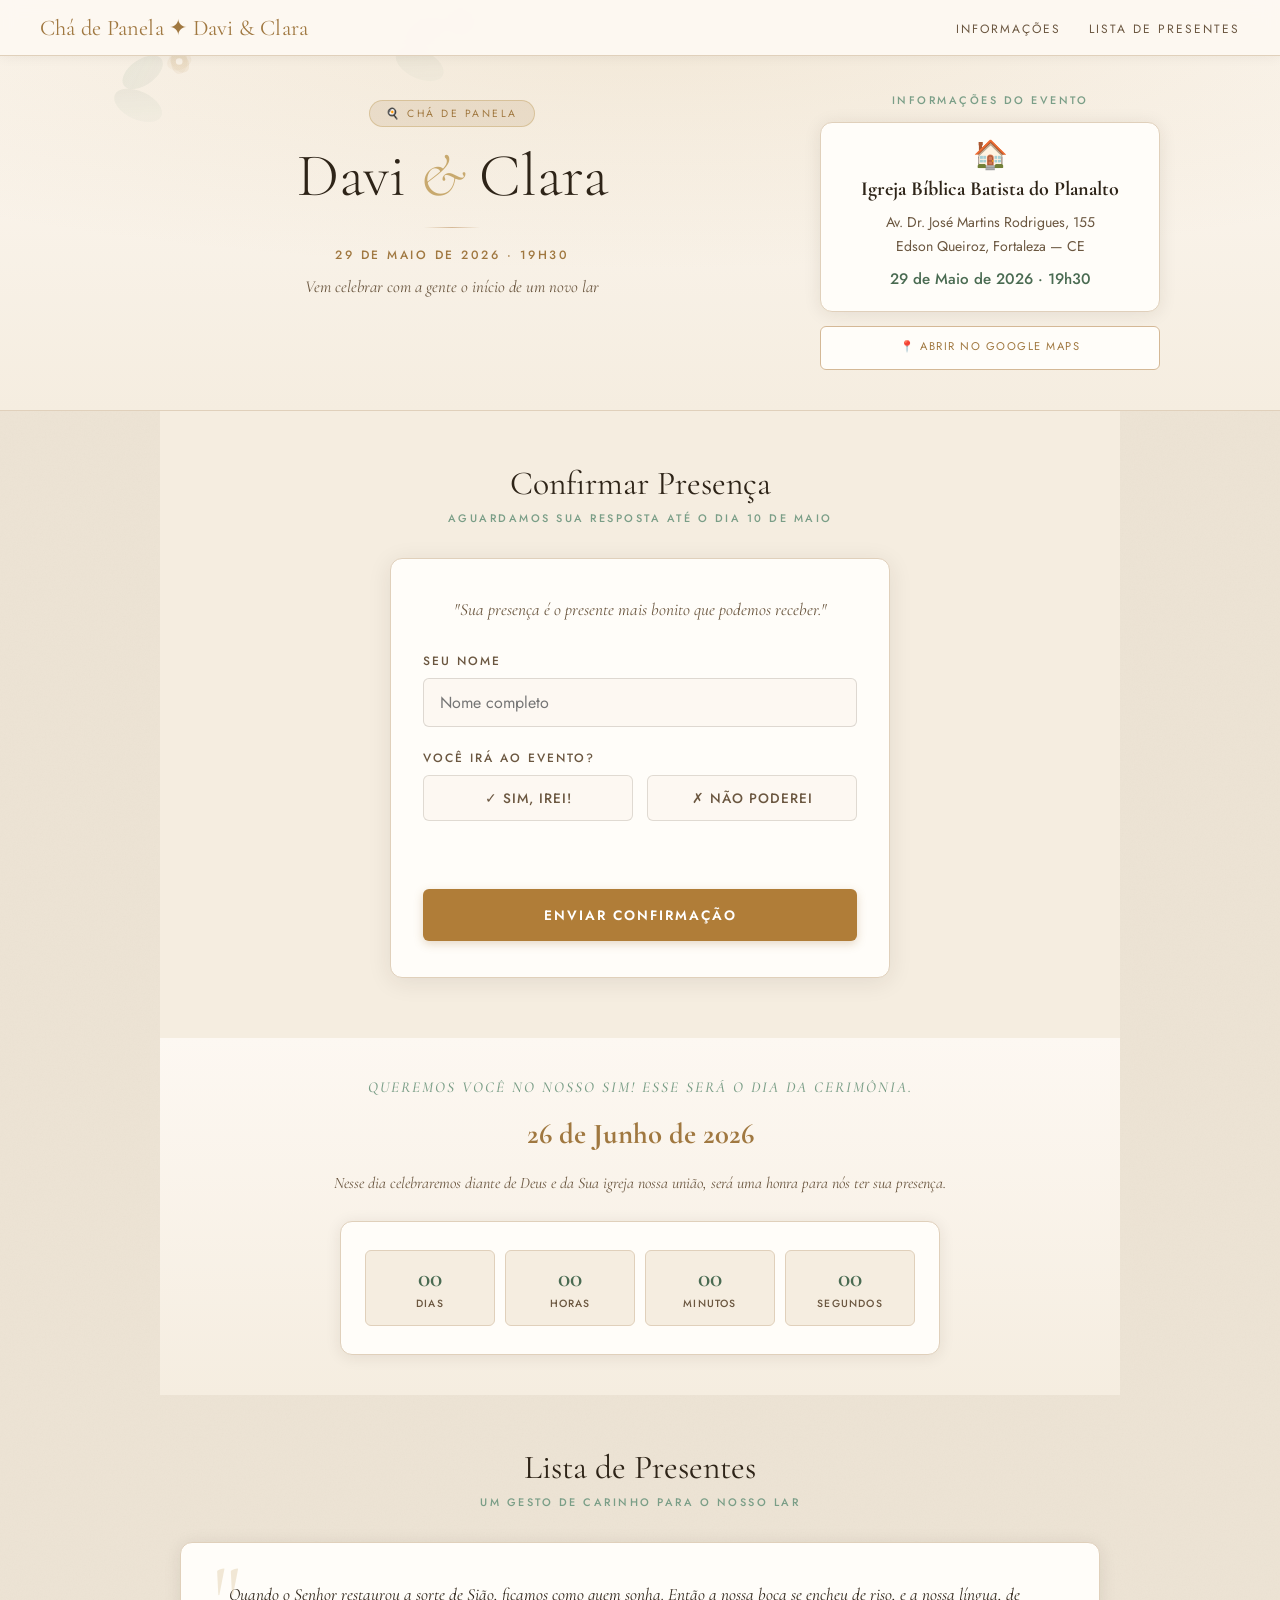
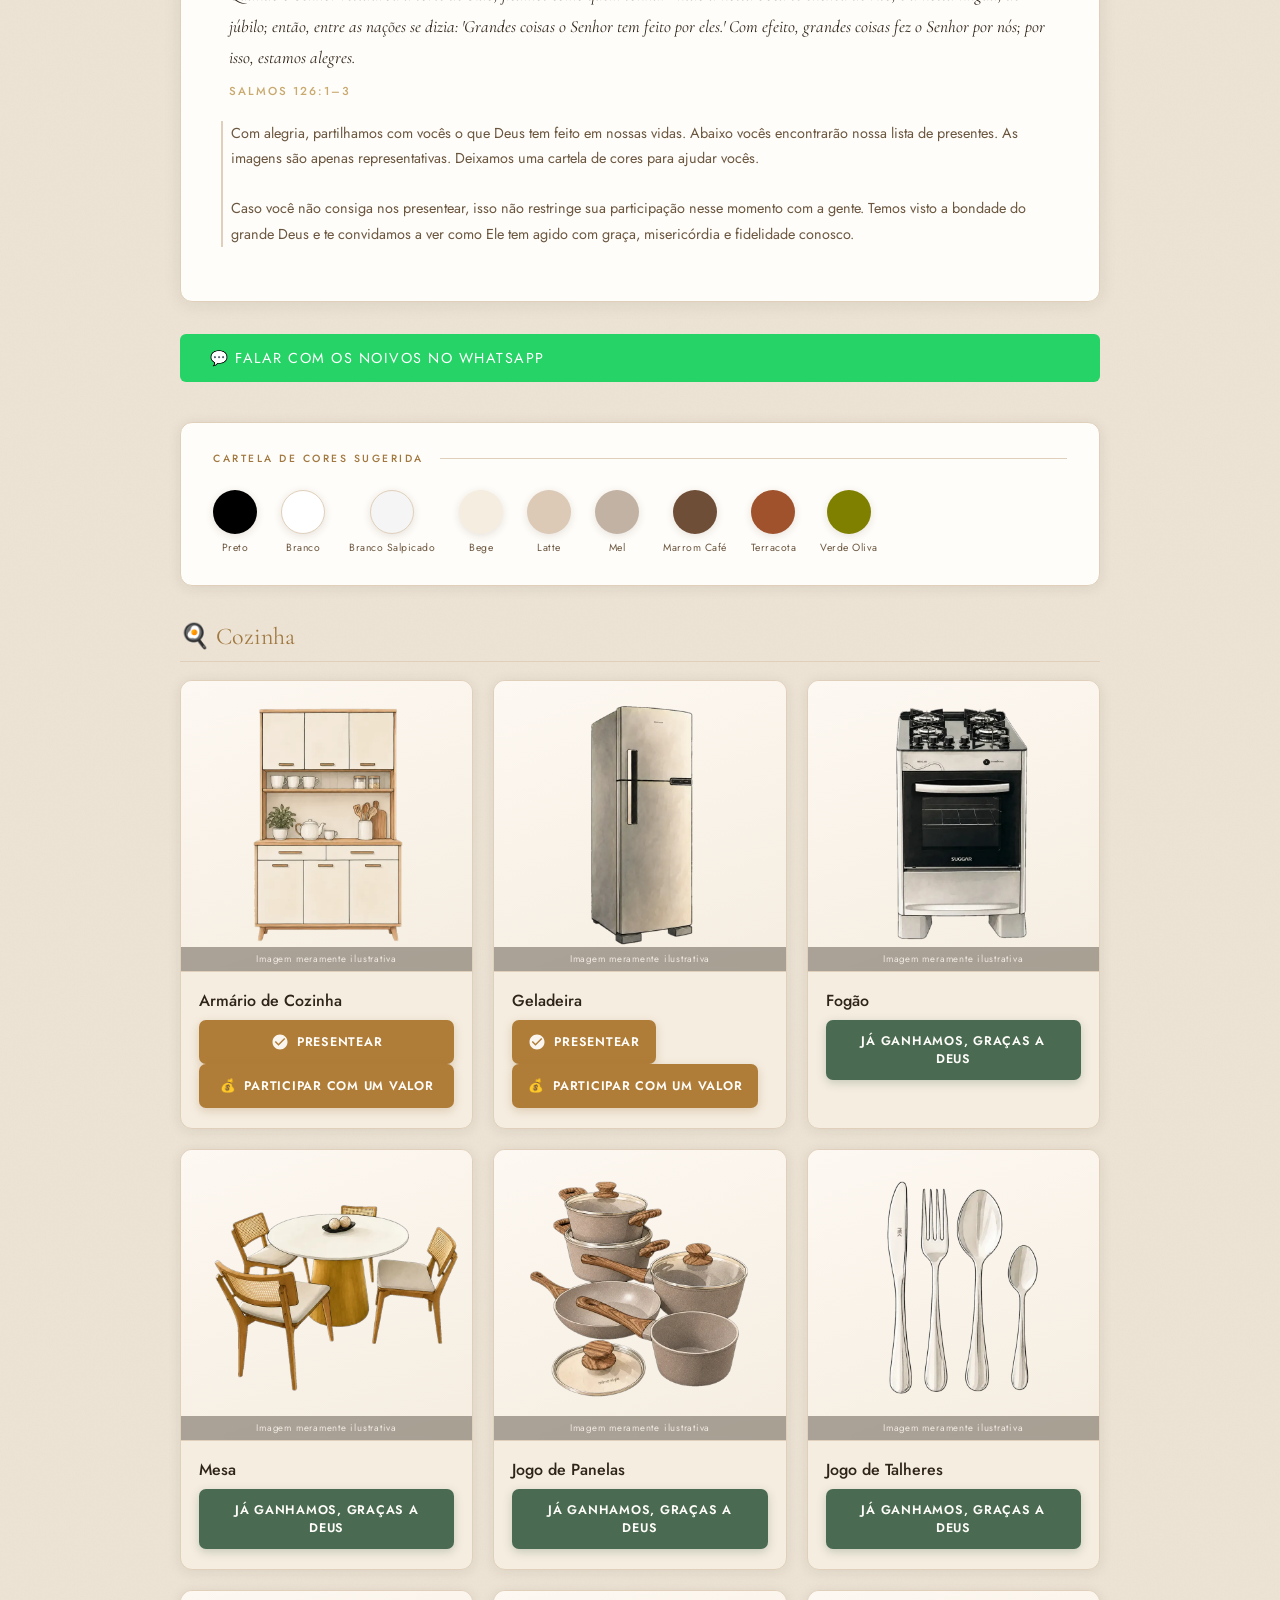
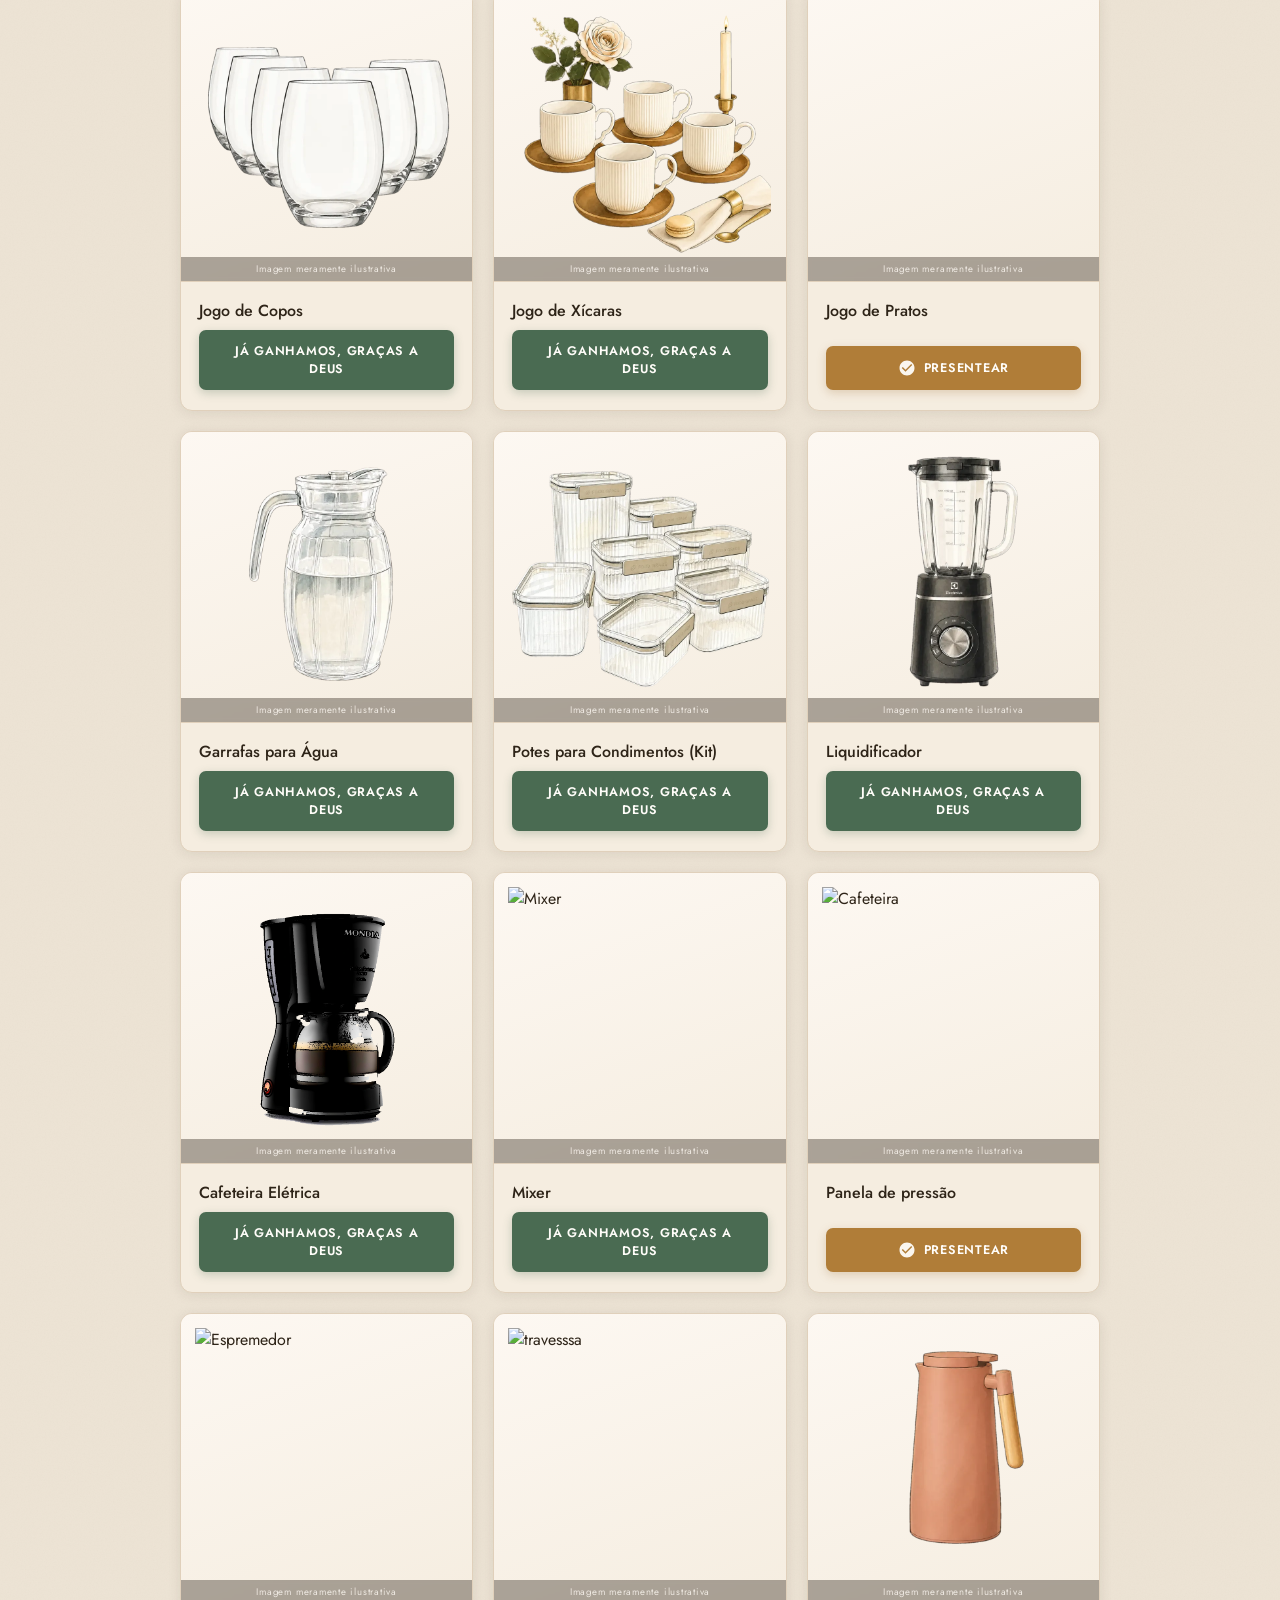
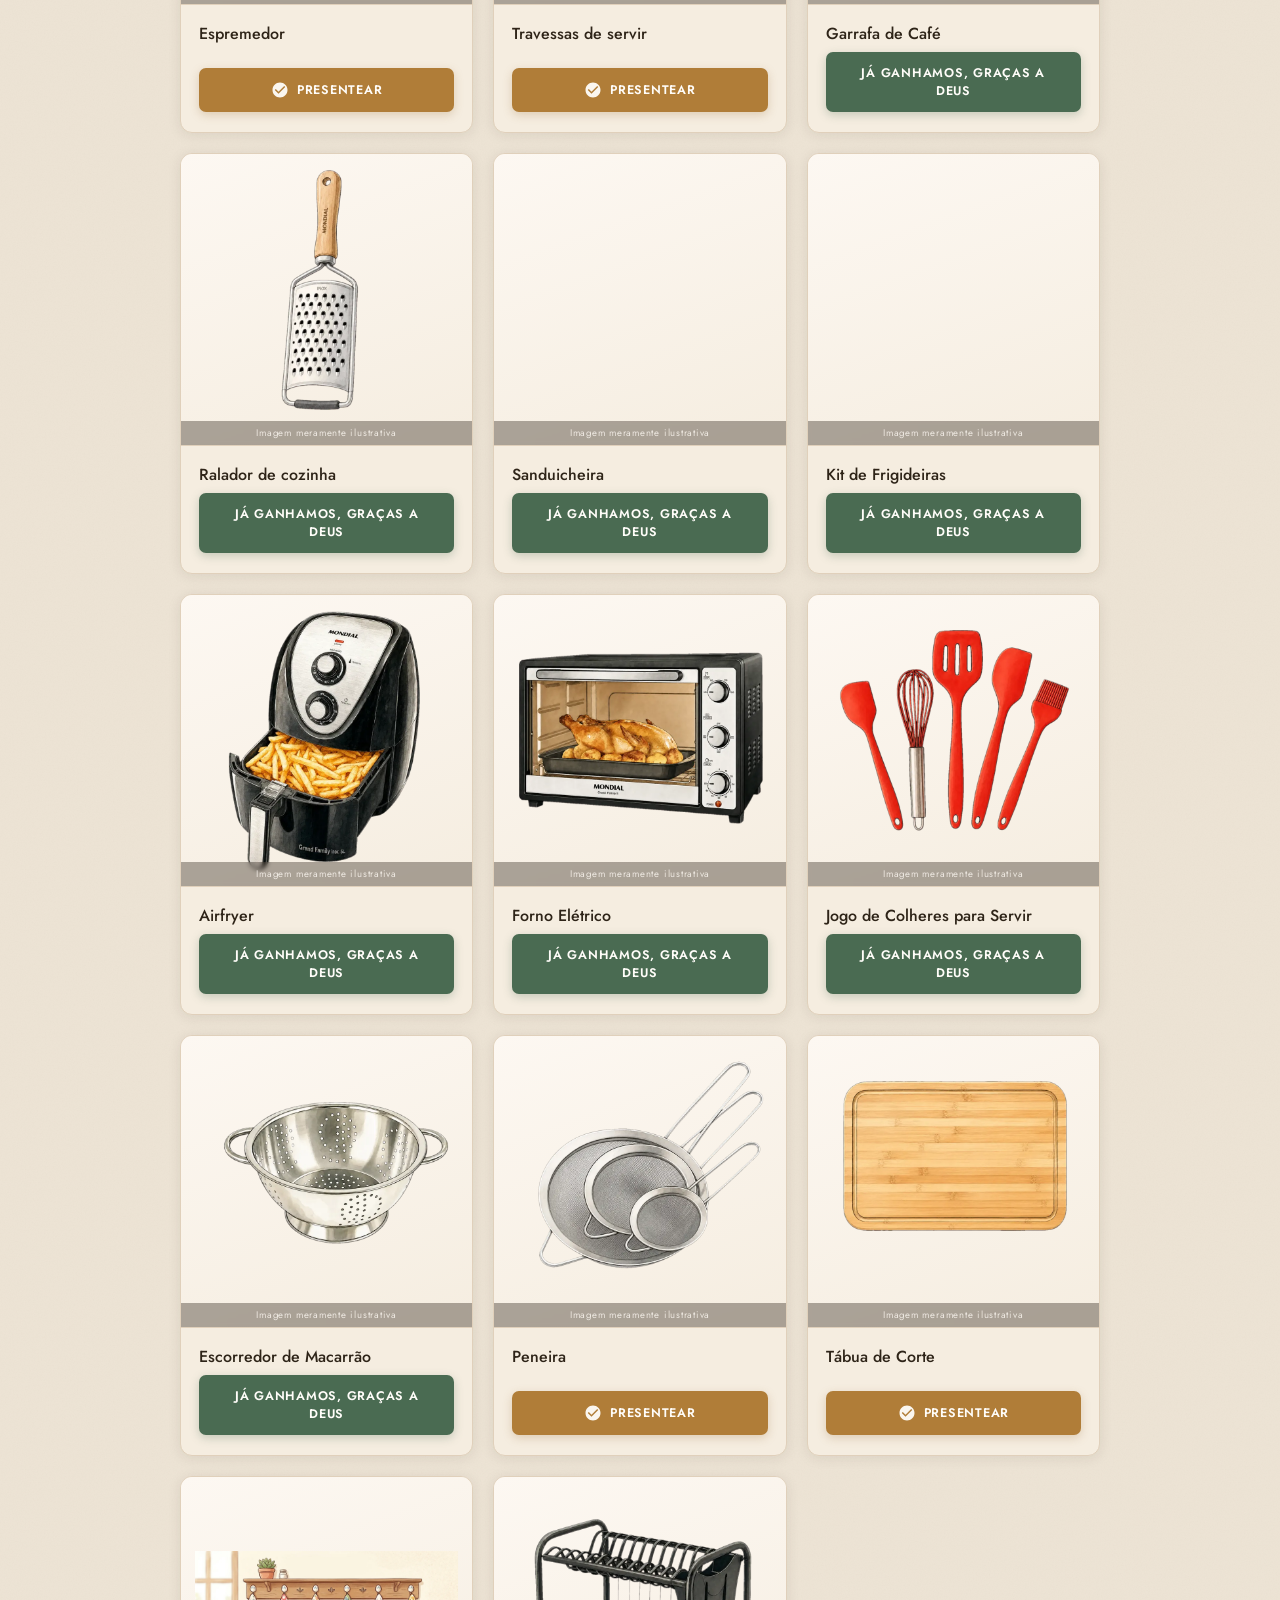
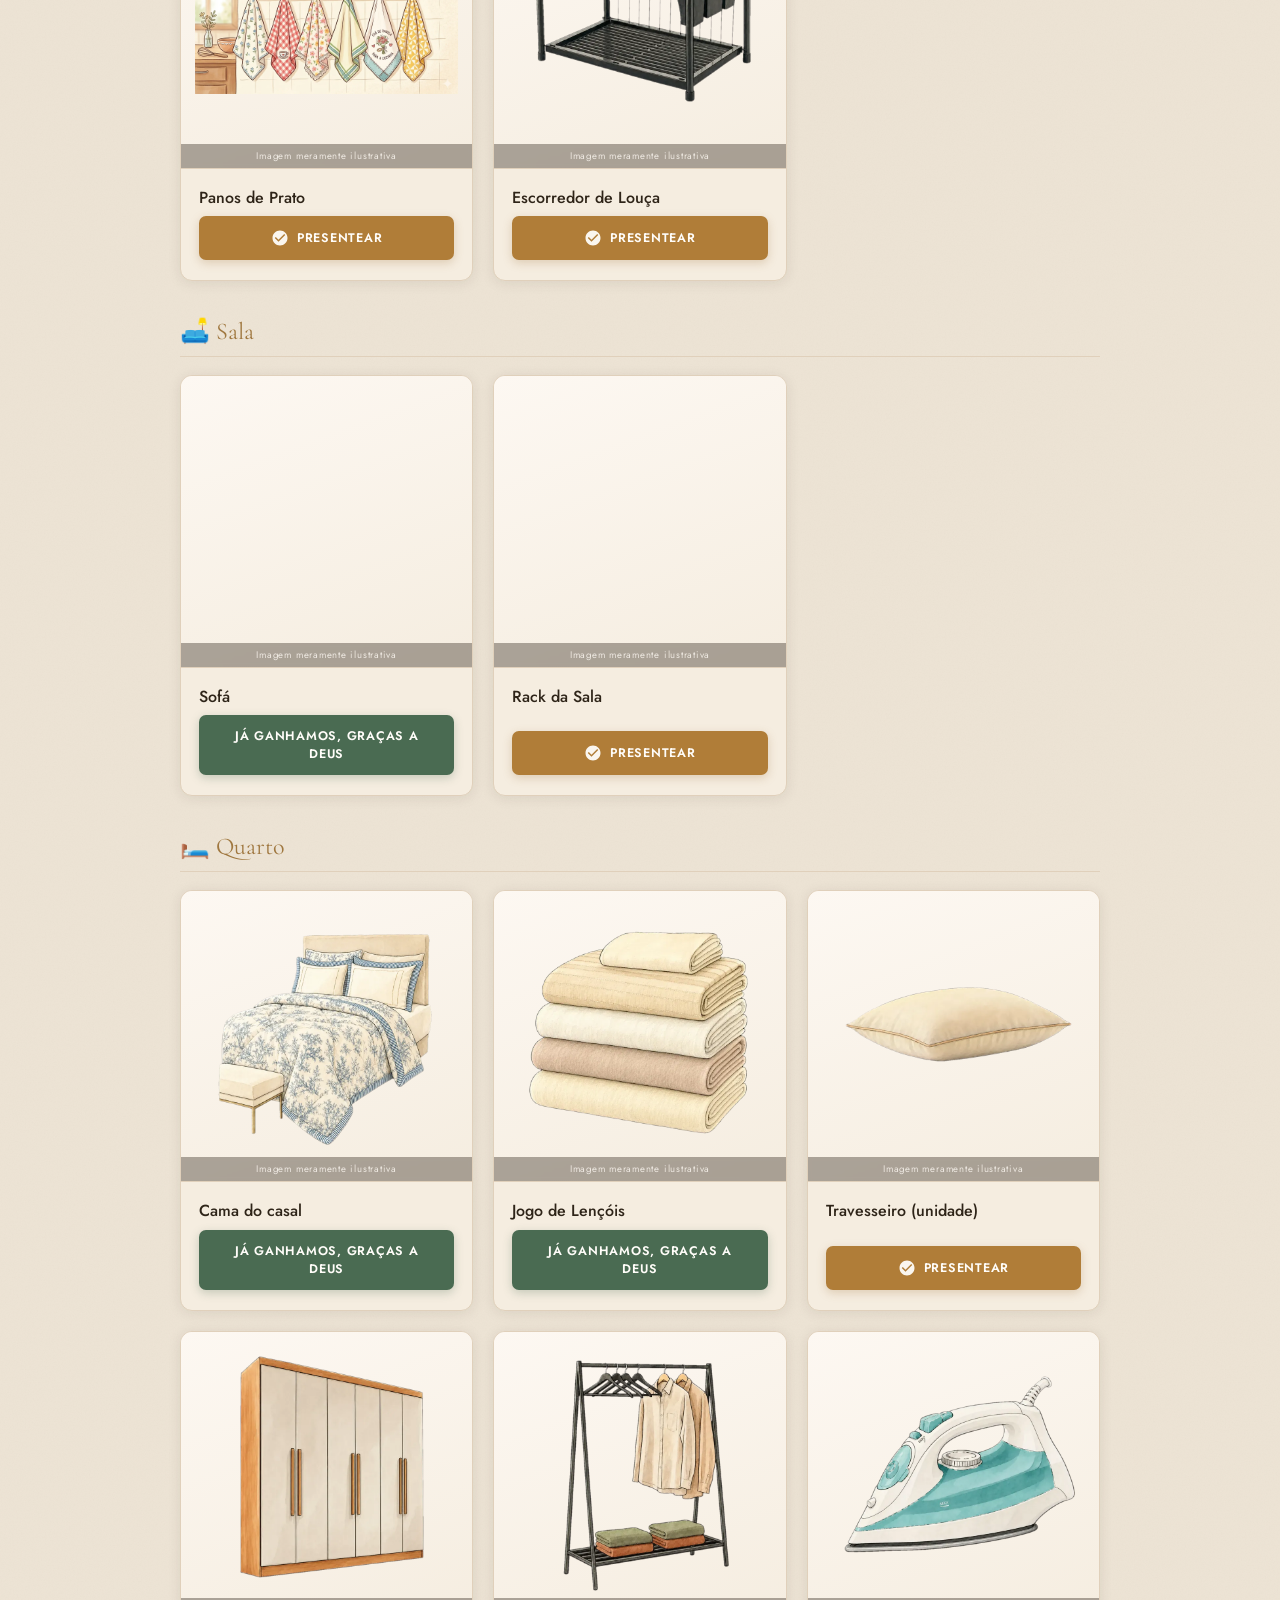
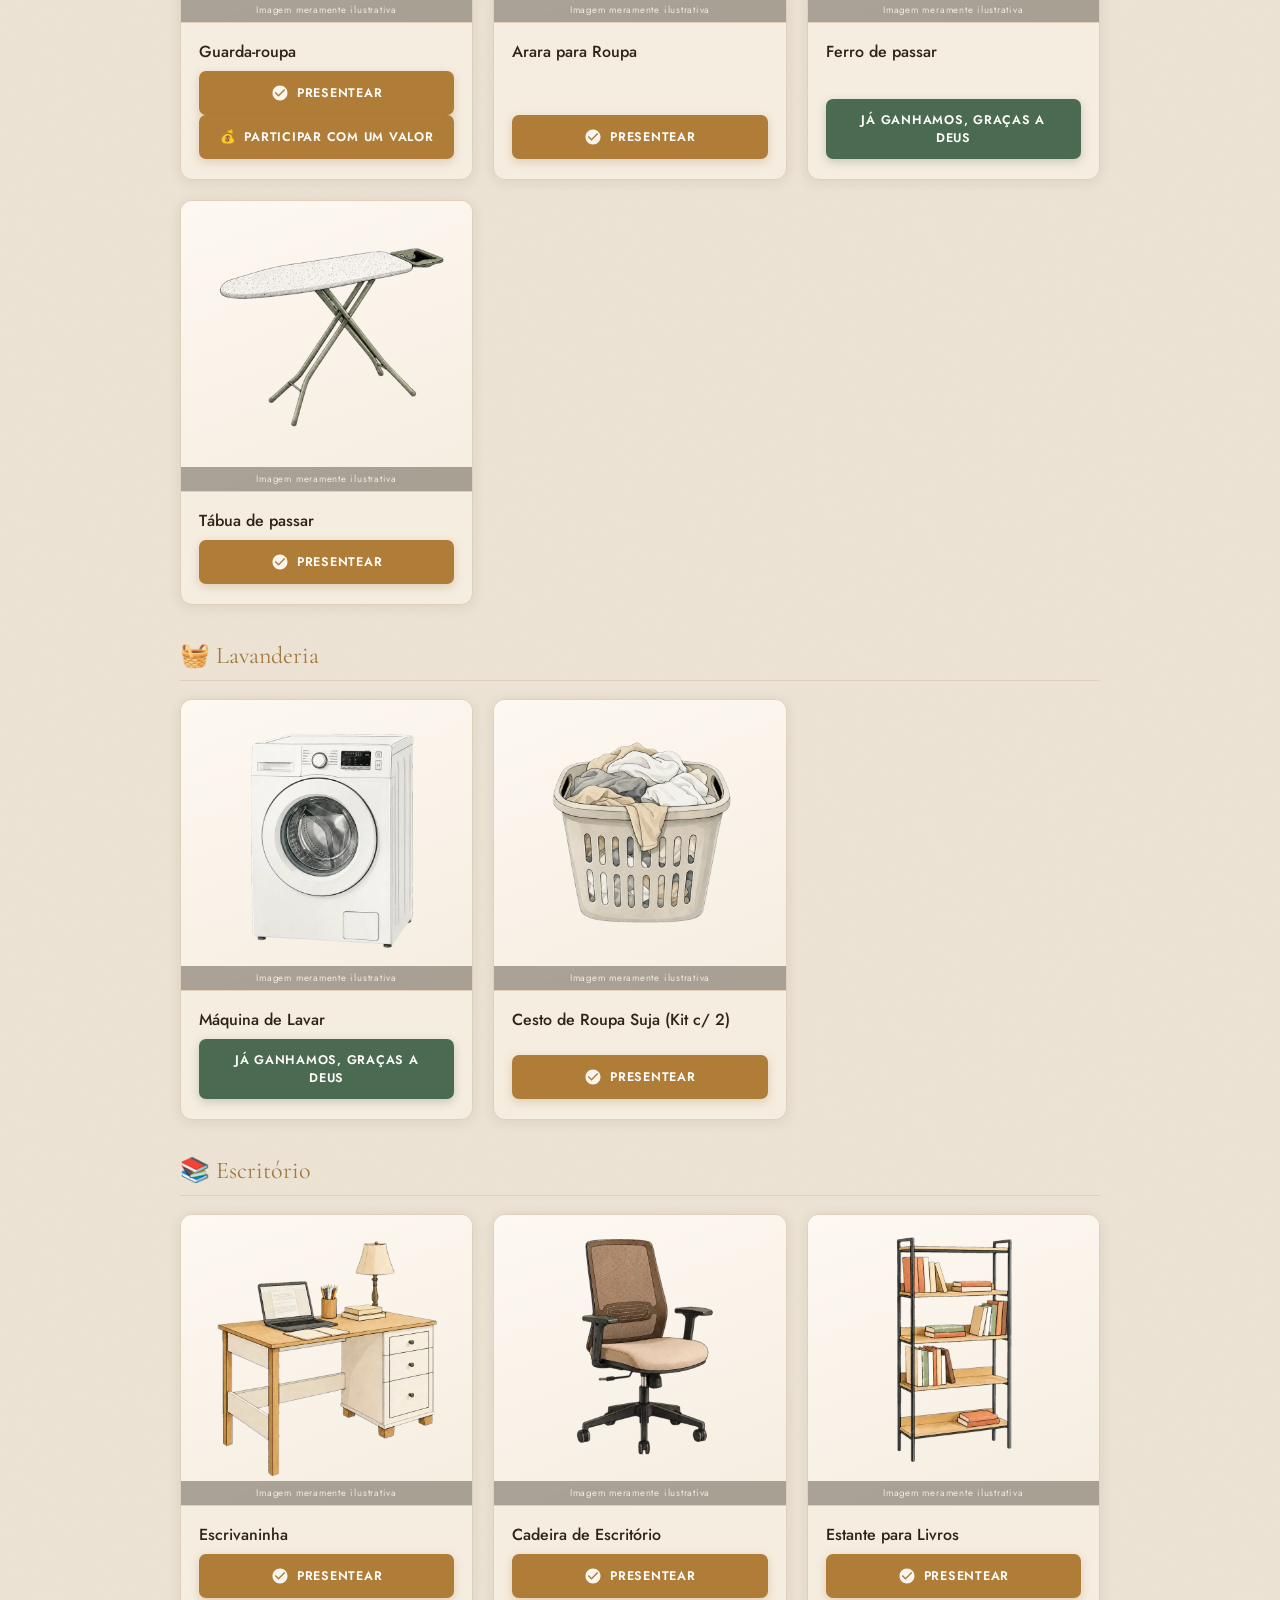
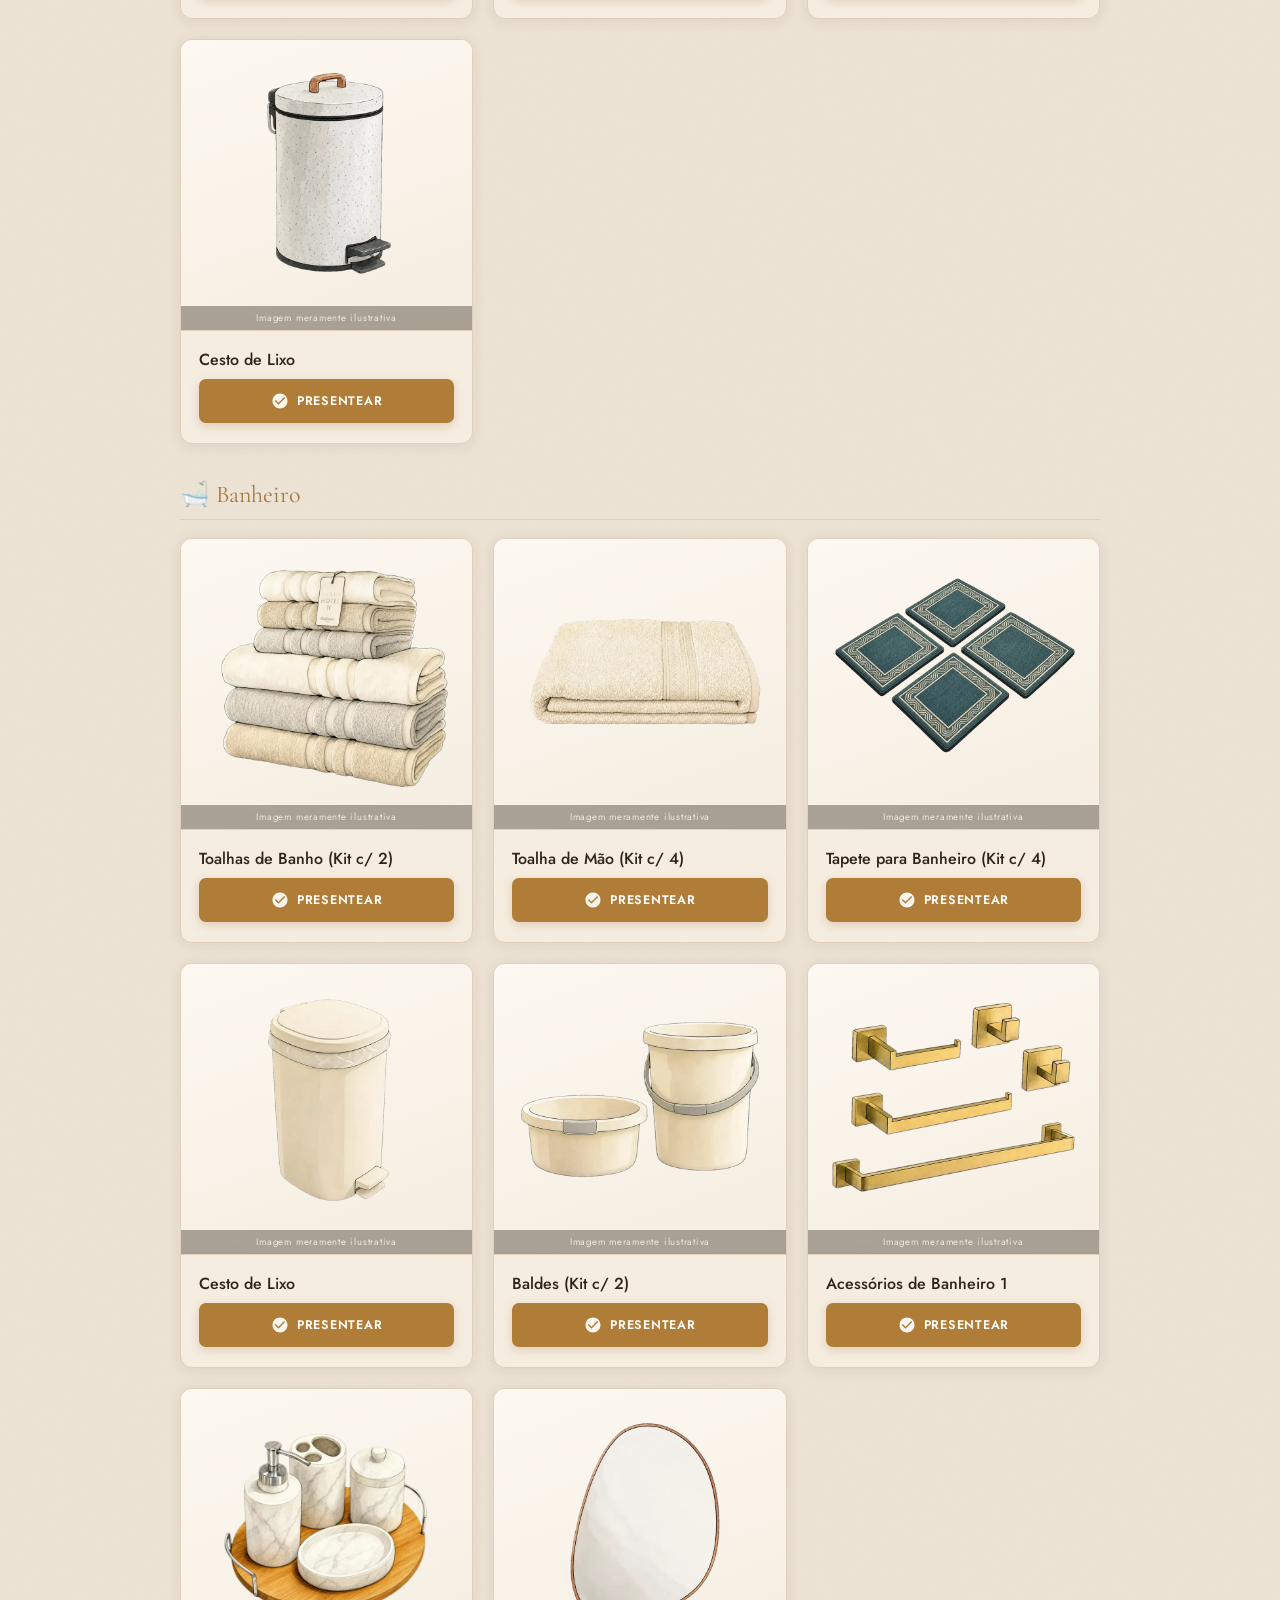
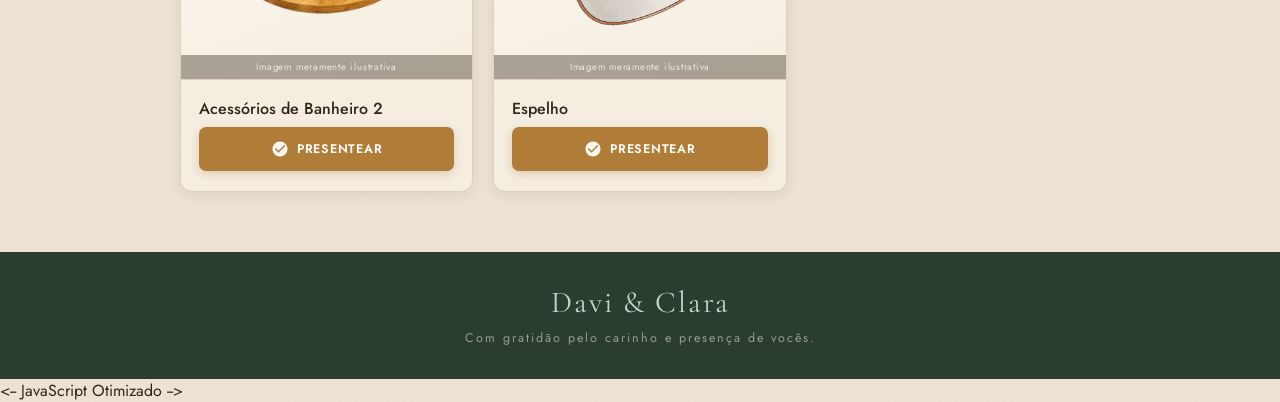
==== commit ea262b32: "Update index.html" ====
--- a/index.html
+++ b/index.html
@@ -184,7 +184,7 @@
 <!-- CONTAGEM REGRESSIVA -->
 <section class="countdown-section reveal">
   <div style="max-width: 800px; margin: 0 auto; text-align: center;">
-    <p class="countdown-subtitle">Queremos você no nosso SIM!</p>
+    <p class="countdown-subtitle">Queremos você no nosso SIM! Esse será o dia da cerimônia.</p>
     <h3 style="font-family: 'Cormorant Garamond', serif; font-size: 1.8rem; color: var(--wood-deep); margin-bottom: 20px;">26 de Junho de 2026</h3>
     
     <p class="countdown-quote">
@@ -294,6 +294,8 @@
       <div class="gift-card-body">
         <h3 class="gift-name">Armário de Cozinha</h3>
         <a class="gift-buy gift-buy--pending" href="#" data-gift-key="armario-cozinha" target="_blank" rel="noopener noreferrer"><svg width="18" height="18" aria-hidden="true"><use href="#ico-presentear"/></svg><span>Presentear</span></a>
+               <a class="gift-buy gift-buy--participate" href="https://api.whatsapp.com/send/?phone=5585998184396&text=Quero+ajudar+a+comprar+o+armário+de+cozinha!+Pode+me+passar+o+pix+de+voc%C3%AAs%3F&type=phone_number&app_absent=0" target="_blank" rel="noopener noreferrer">💰 <span>Participar com um valor</span></a>
+
       </div>
     </article>
     <article class="gift-card reveal">
@@ -302,7 +304,7 @@
         <h3 class="gift-name">Geladeira</h3>
         <div class="gift-btn-group">
           <a class="gift-buy gift-buy--pending" href="#" data-gift-key="geladeira" target="_blank" rel="noopener noreferrer"><svg width="18" height="18" aria-hidden="true"><use href="#ico-presentear"/></svg><span>Presentear</span></a>
-          <a class="gift-buy gift-buy--participate" href="https://wa.me/5585998184396?text=Quero%20participar%20da%20Geladeira%20com%20um%20valor!%20Pode%20me%20passar%20o%20pix%20de%20voc%C3%AAs%3F" target="_blank" rel="noopener noreferrer">💰 <span>Participar com um valor</span></a>
+          <a class="gift-buy gift-buy--participate" href="https://api.whatsapp.com/send/?phone=5585998184396&text=Quero+ajudar+a+comprar+a+Geladeira!+Pode+me+passar+o+pix+de+voc%C3%AAs%3F&type=phone_number&app_absent=0" target="_blank" rel="noopener noreferrer">💰 <span>Participar com um valor</span></a>
         </div>
       </div>
     </article>
@@ -311,8 +313,7 @@
       <div class="gift-card-body">
         <h3 class="gift-name">Fogão</h3>
         <div class="gift-btn-group">
-          <a class="gift-buy gift-buy--pending" href="#" data-gift-key="fogao" target="_blank" rel="noopener noreferrer"><svg width="18" height="18" aria-hidden="true"><use href="#ico-presentear"/></svg><span>Presentear</span></a>
-          <a class="gift-buy gift-buy--participate" href="https://wa.me/5585998184396?text=Quero%20participar%20do%20Fog%C3%A3o%20com%20um%20valor!%20Pode%20me%20passar%20o%20pix%20de%20voc%C3%AAs%3F" target="_blank" rel="noopener noreferrer">💰 <span>Participar com um valor</span></a>
+        <a class="gift-buy gift-received" href="#" data-gift-key="Fogao" target="_blank" rel="noopener noreferrer"><span>Já ganhamos, graças a Deus</span></a>
         </div>
       </div>
     </article>
@@ -320,7 +321,7 @@
       <div class="gift-card-media"><img loading="lazy" src="mesa.webp" alt="Mesa" width="400" height="400" decoding="async"></div>
       <div class="gift-card-body">
         <h3 class="gift-name">Mesa</h3>
-        <a class="gift-buy gift-received" href="#" data-gift-key="cama-casal" target="_blank" rel="noopener noreferrer"><span>Já ganhamos, graças a Deus</span></a>
+        <a class="gift-buy gift-received" href="#" data-gift-key="Mesa" target="_blank" rel="noopener noreferrer"><span>Já ganhamos, graças a Deus</span></a>
       </div>
     </article>
     <article class="gift-card reveal">
@@ -532,7 +533,7 @@
       <div class="gift-card-media"><img loading="lazy" src="jogo-lencois.webp" alt="Jogo de lençóis" width="400" height="400" decoding="async"></div>
       <div class="gift-card-body">
         <h3 class="gift-name">Jogo de Lençóis</h3>
-        <a class="gift-buy gift-buy--pending" href="#" data-gift-key="jogo-lencois" target="_blank" rel="noopener noreferrer"><svg width="18" height="18" aria-hidden="true"><use href="#ico-presentear"/></svg><span>Presentear</span></a>
+        <a class="gift-buy gift-received" href="#" data-gift-key="cama-casal" target="_blank" rel="noopener noreferrer"><span>Já ganhamos, graças a Deus</span></a>
       </div>
     </article>
     <article class="gift-card reveal">
@@ -547,6 +548,8 @@
       <div class="gift-card-body">
         <h3 class="gift-name">Guarda-roupa</h3>
         <a class="gift-buy gift-buy--pending" href="#" data-gift-key="guarda-roupa" target="_blank" rel="noopener noreferrer"><svg width="18" height="18" aria-hidden="true"><use href="#ico-presentear"/></svg><span>Presentear</span></a>
+              <a class="gift-buy gift-buy--participate" href="https://api.whatsapp.com/send/?phone=5585998184396&text=Quero+ajudar+a+comprar+o+guarda+roupa!+Pode+me+passar+o+pix+de+voc%C3%AAs%3F&type=phone_number&app_absent=0" target="_blank" rel="noopener noreferrer">💰 <span>Participar com um valor</span></a>
+
       </div>
     </article>
     <article class="gift-card reveal">
@@ -680,7 +683,7 @@
       <div class="gift-card-media"><img loading="lazy" src="espelho-banheiro.webp" alt="Espelho" width="400" height="400" decoding="async"></div>
       <div class="gift-card-body">
         <h3 class="gift-name">Espelho</h3>
-        <a class="gift-buy gift-received" href="#" data-gift-key="espelho-banheiro" target="_blank" rel="noopener noreferrer"><span>Já ganhamos, graças a Deus</span></a>
+        <a class="gift-buy gift-buy--pending" href="#" data-gift-key="acessorios-banheiro" target="_blank" rel="noopener noreferrer"><svg width="18" height="18" aria-hidden="true"><use href="#ico-presentear"/></svg><span>Presentear</span></a>
       </div>
     </article>
   </div>
@@ -692,7 +695,7 @@
   <p>Com gratidão pelo carinho e presença de vocês.</p>
 </footer>
 
-<!-- JavaScript Otimizado (Original com Melhorias de Performance) -->
+<-- JavaScript Otimizado -->
 <script src="script.js" defer></script>
 
 </body>
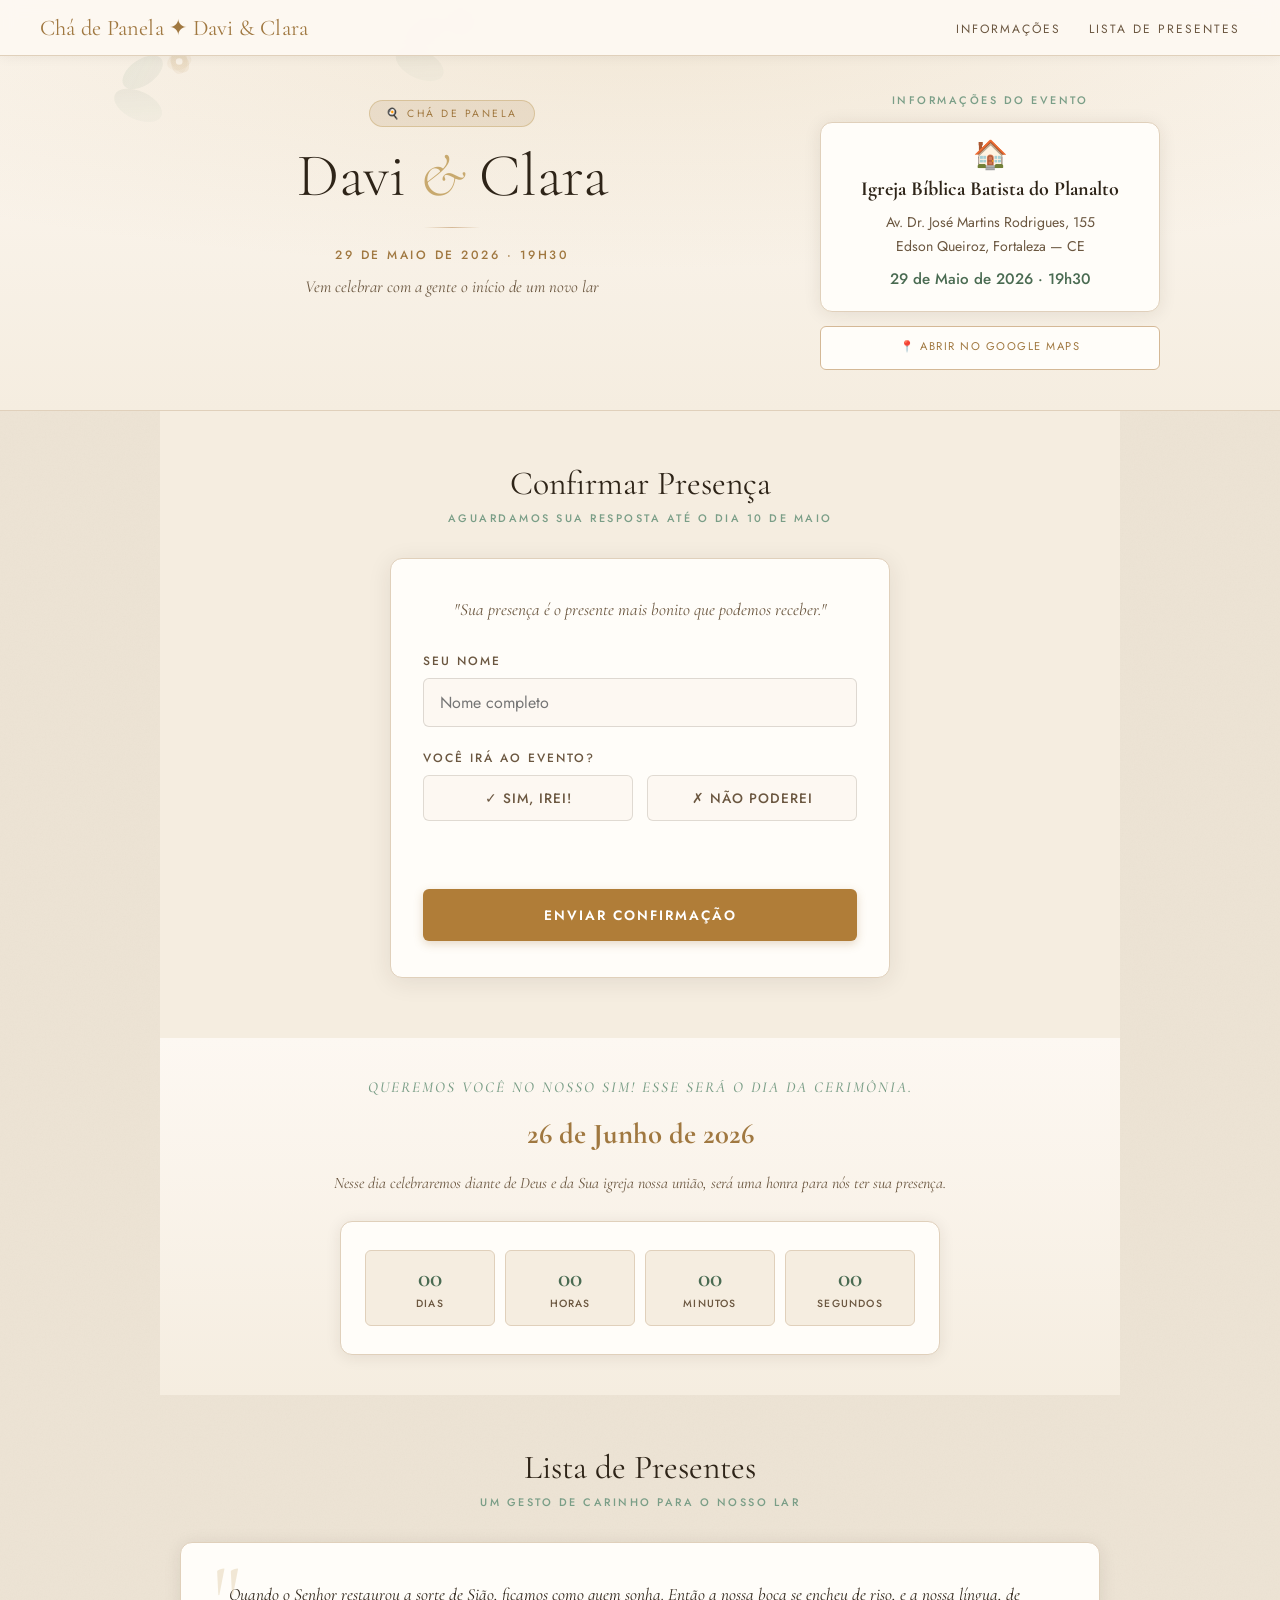
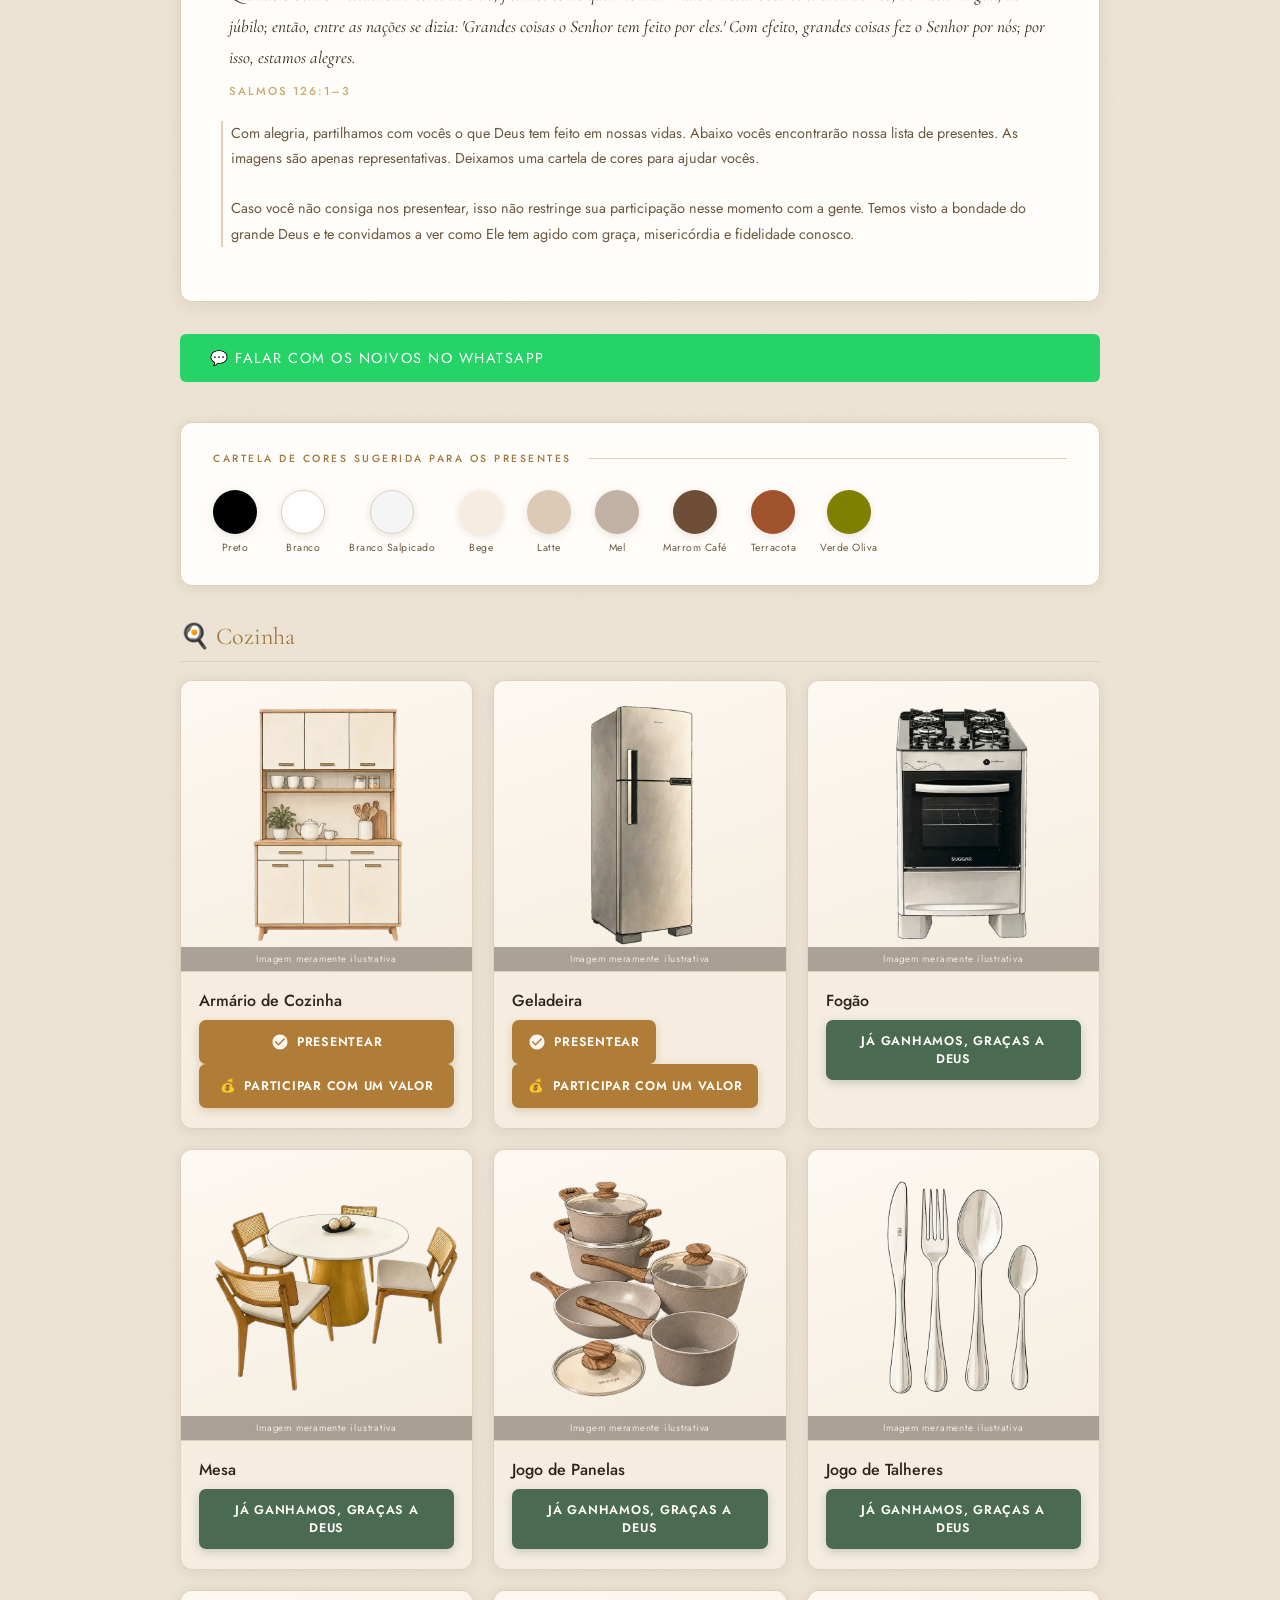
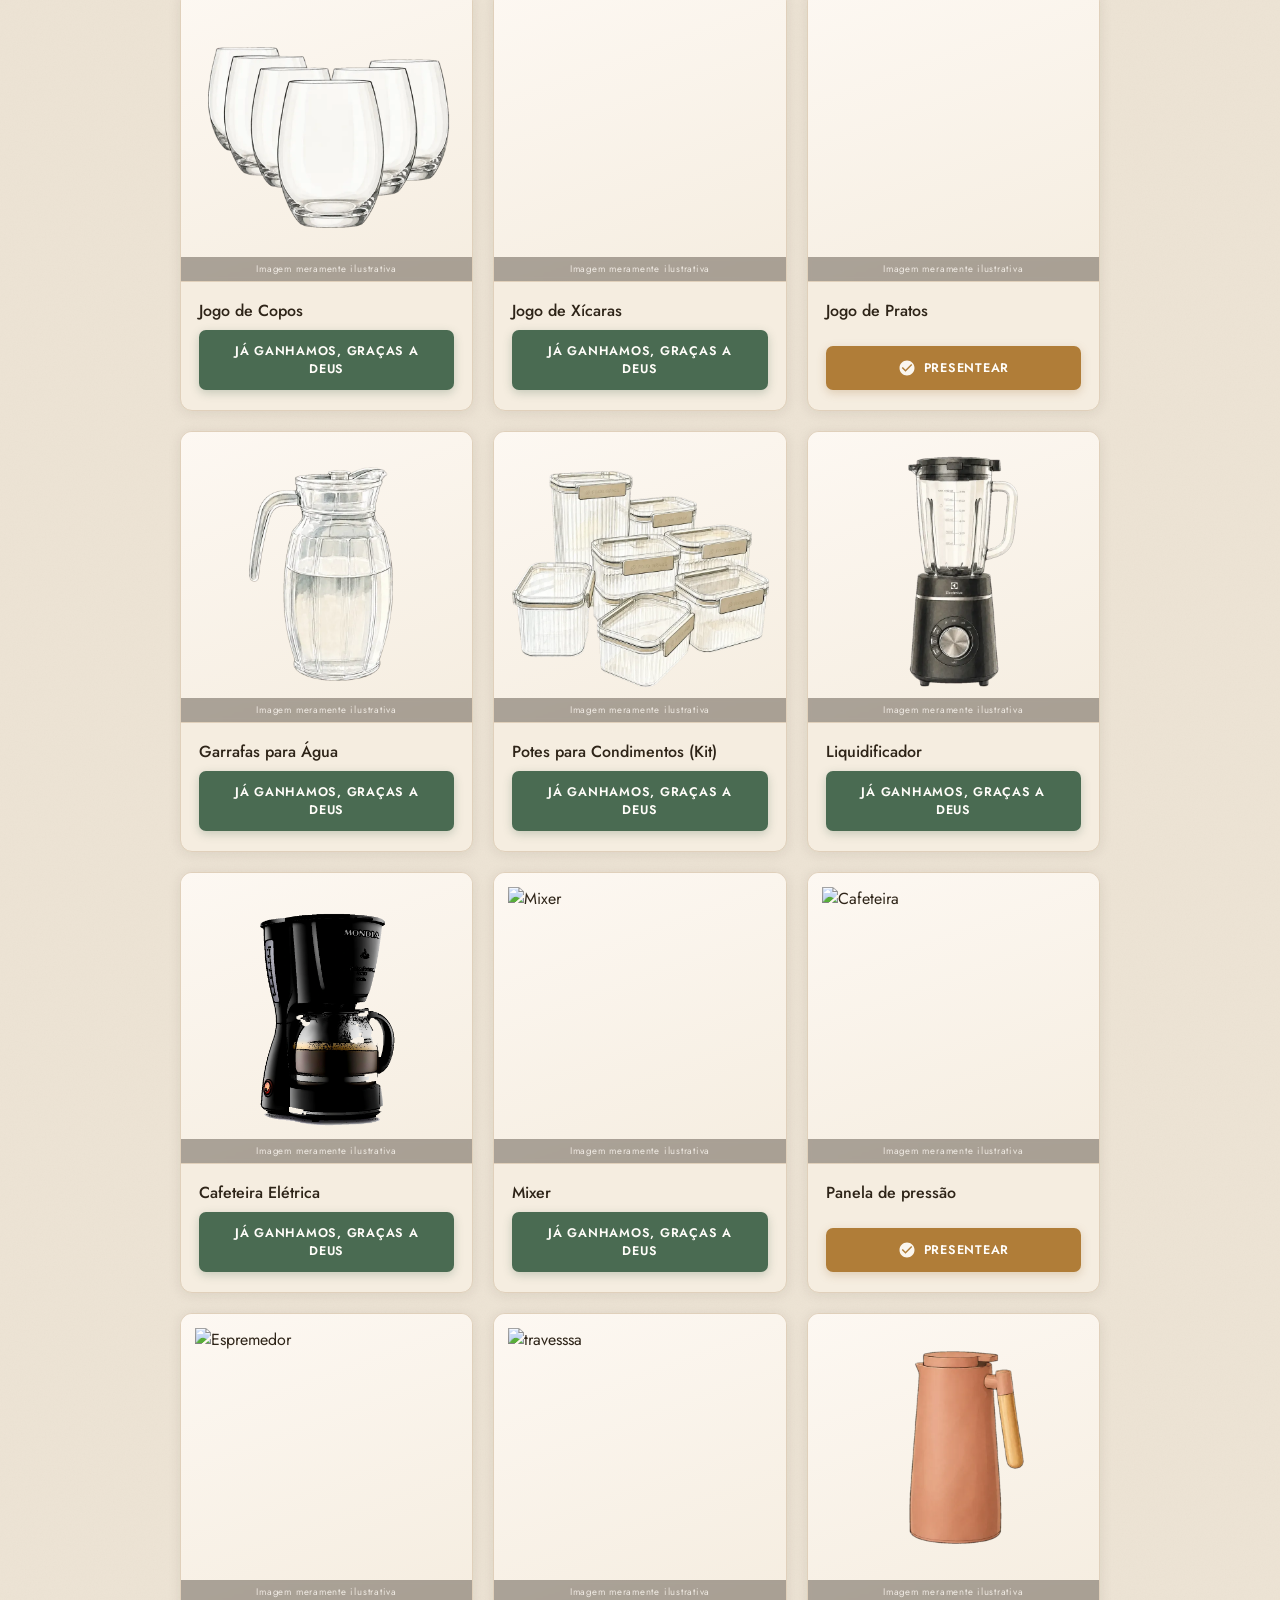
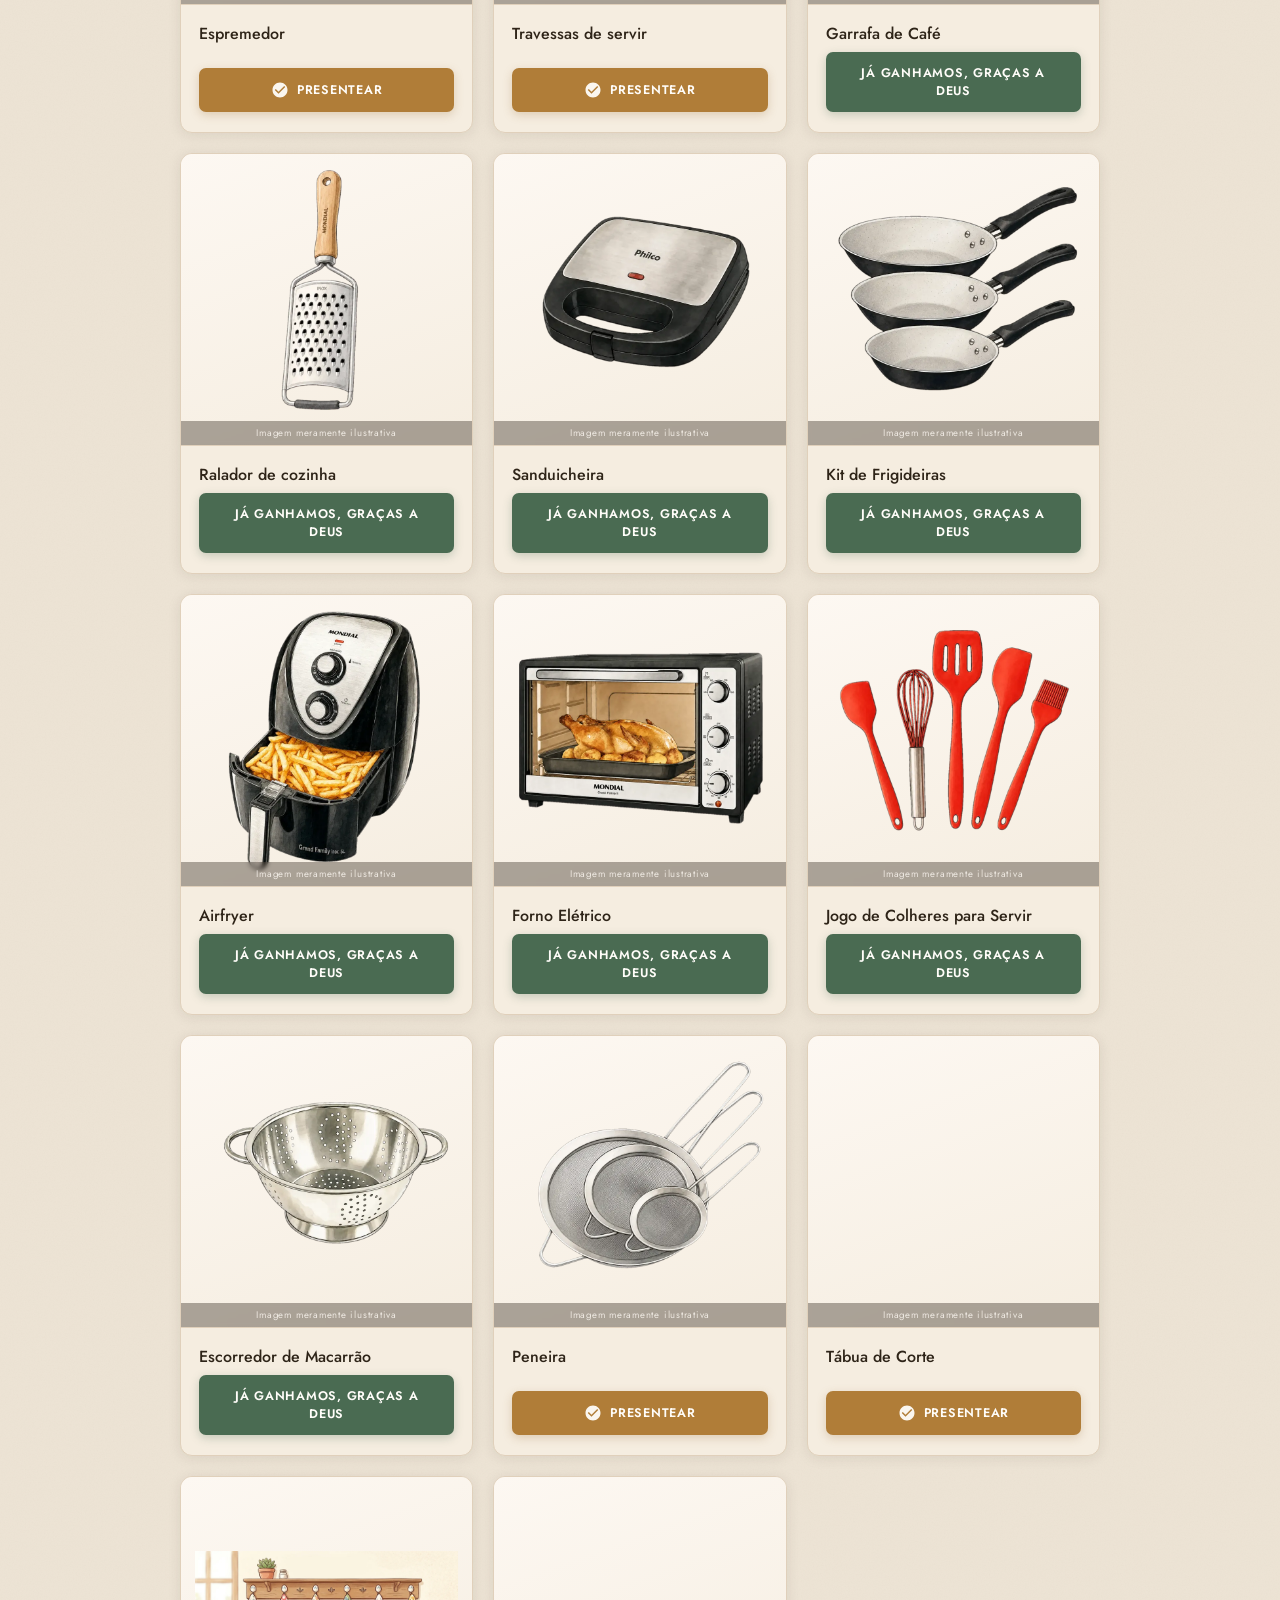
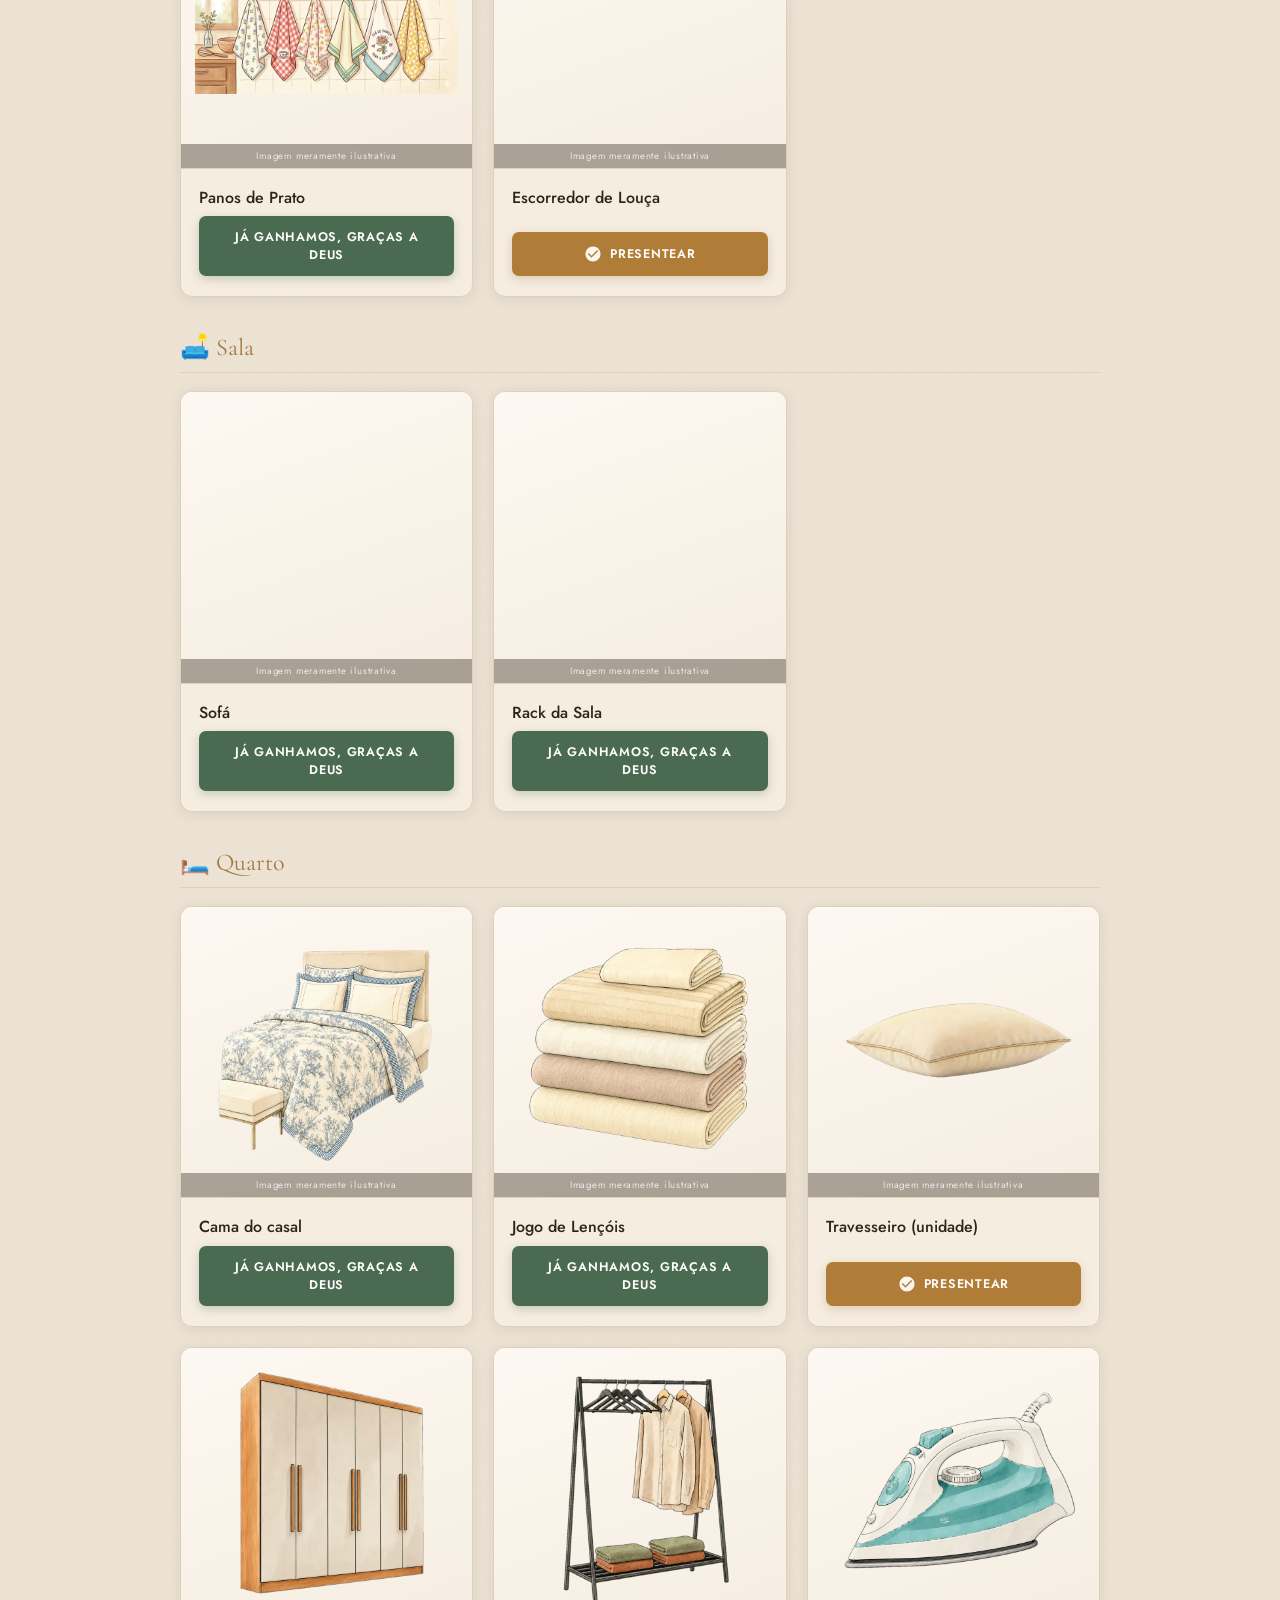
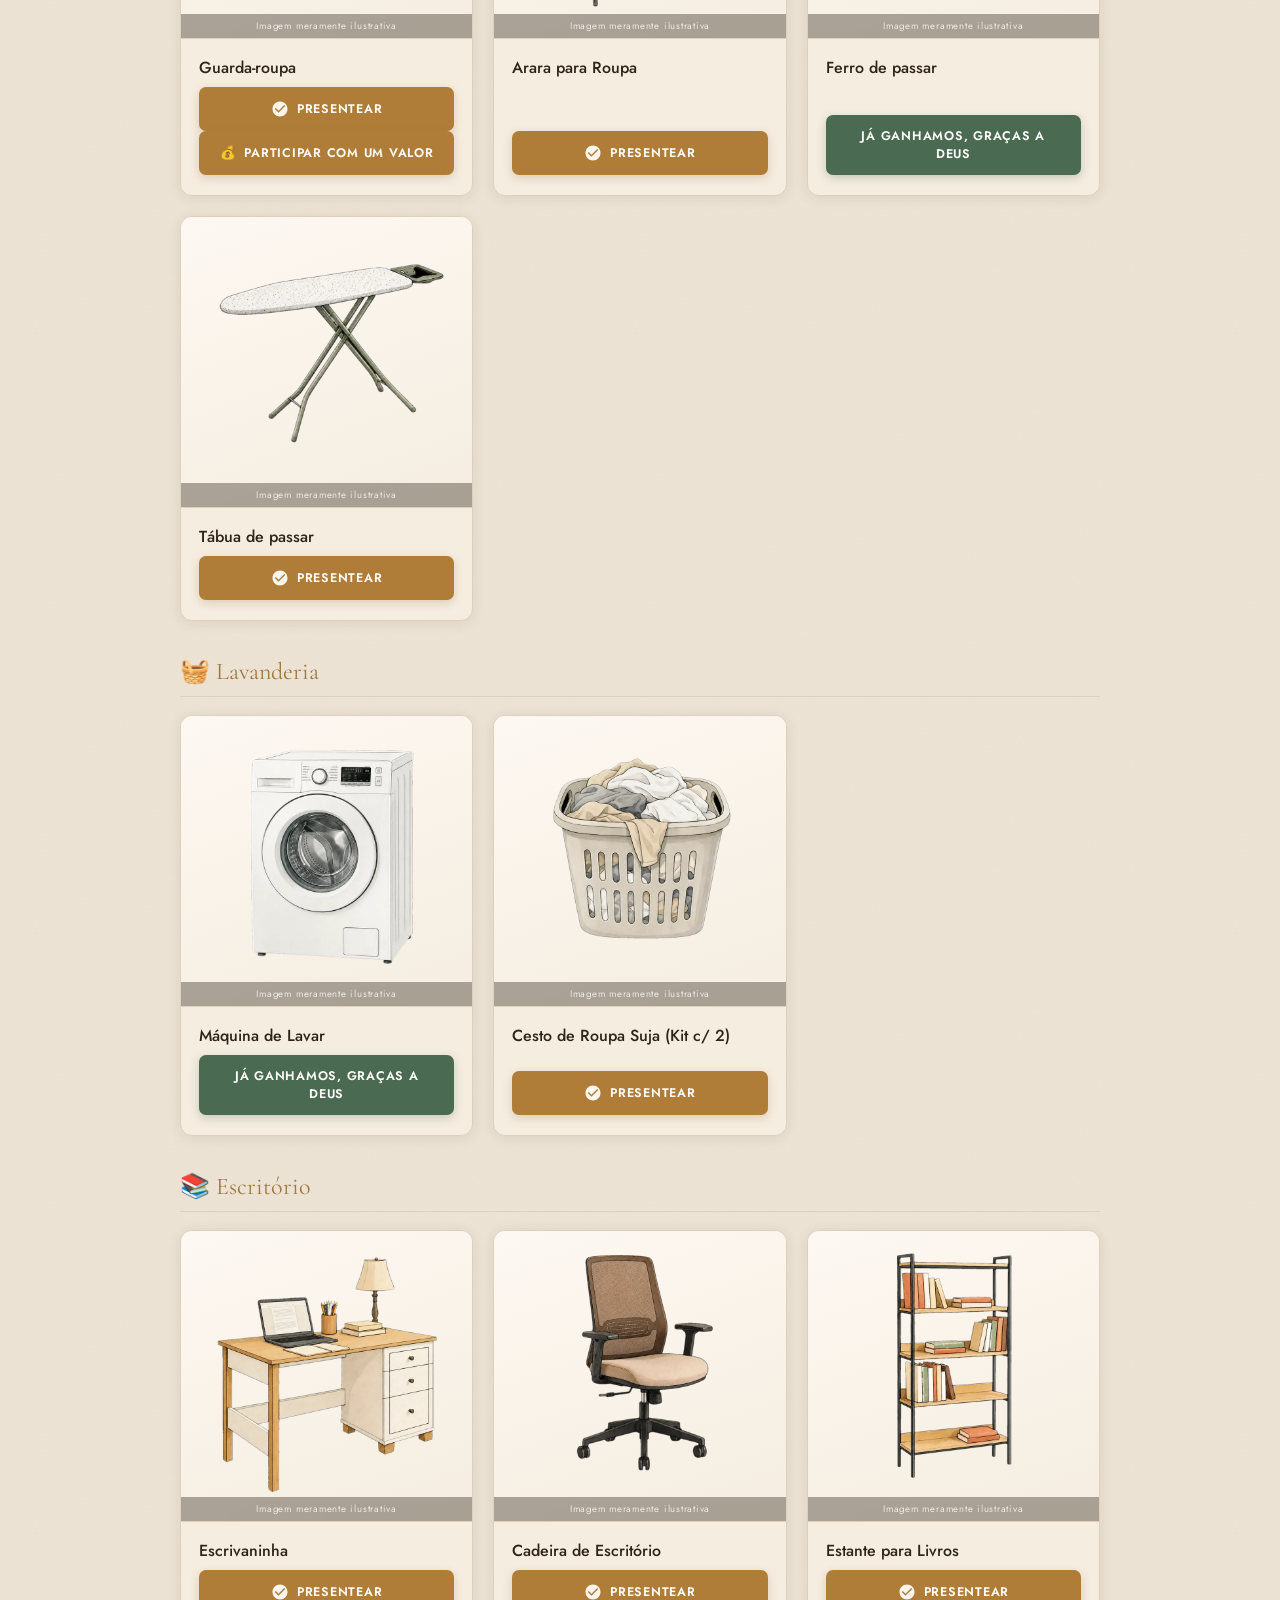
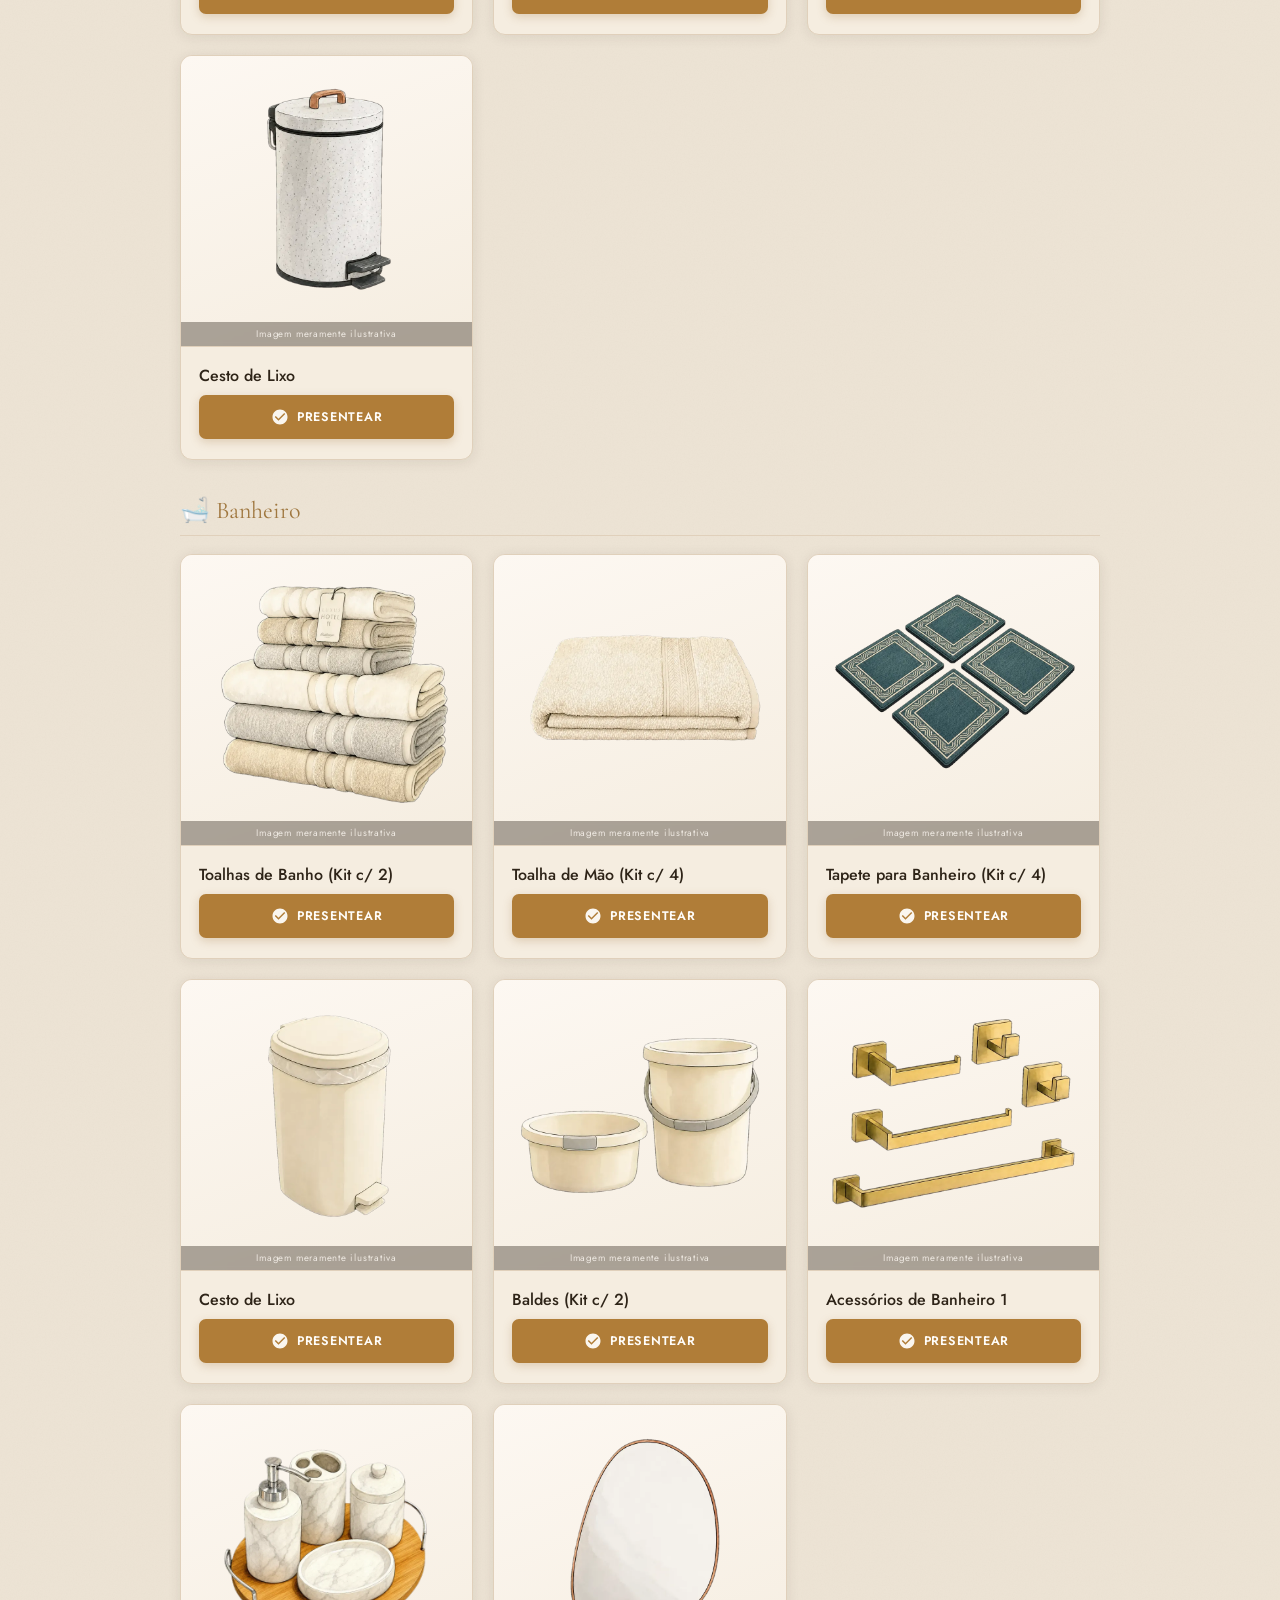
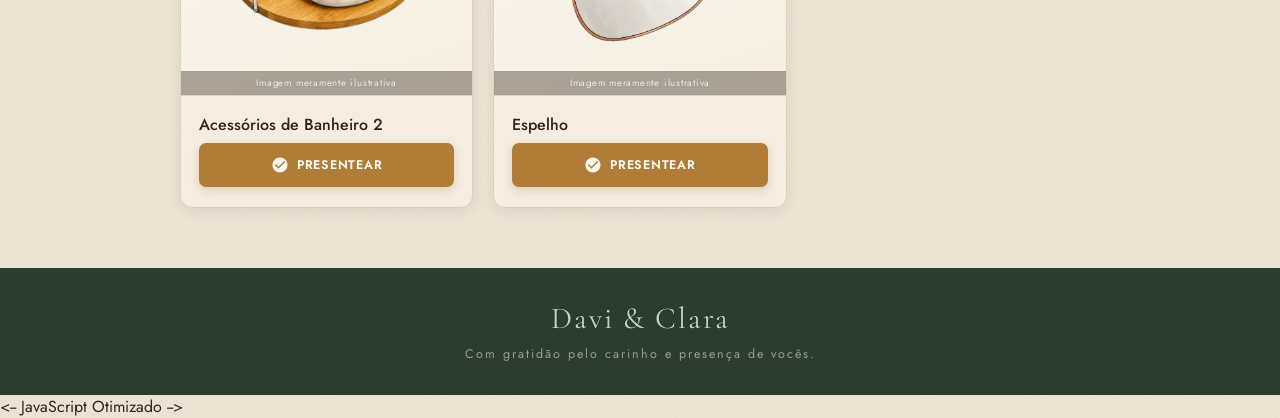
==== commit d4228391: "Update index.html" ====
--- a/index.html
+++ b/index.html
@@ -243,7 +243,7 @@
   <!-- PALETA DE CORES -->
   <div class="palette-block">
     <div class="palette-header">
-      <span class="palette-label">Cartela de Cores Sugerida</span>
+      <span class="palette-label">Cartela de Cores Sugerida para os presentes</span>
       <div class="palette-rule"></div>
     </div>
     <div class="palette-swatches">
@@ -488,7 +488,7 @@
       <div class="gift-card-media"><img loading="lazy" src="panos-prato.webp" alt="Panos de prato" width="400" height="400" decoding="async"></div>
       <div class="gift-card-body">
         <h3 class="gift-name">Panos de Prato</h3>
-        <a class="gift-buy gift-buy--pending" href="#" data-gift-key="panos-prato" target="_blank" rel="noopener noreferrer"><svg width="18" height="18" aria-hidden="true"><use href="#ico-presentear"/></svg><span>Presentear</span></a>
+        <a class="gift-buy gift-received" href="#" data-gift-key="cama-casal" target="_blank" rel="noopener noreferrer"><span>Já ganhamos, graças a Deus</span></a>
       </div>
     </article>
     <article class="gift-card reveal">
@@ -514,7 +514,7 @@
       <div class="gift-card-media"><img loading="lazy" src="rack.webp" alt="Rack da sala" width="400" height="400" decoding="async"></div>
       <div class="gift-card-body">
         <h3 class="gift-name">Rack da Sala</h3>
-        <a class="gift-buy gift-buy--pending" href="#" data-gift-key="rack" target="_blank" rel="noopener noreferrer"><svg width="18" height="18" aria-hidden="true"><use href="#ico-presentear"/></svg><span>Presentear</span></a>
+        <a class="gift-buy gift-received" href="#" data-gift-key="cama-casal" target="_blank" rel="noopener noreferrer"><span>Já ganhamos, graças a Deus</span></a>
       </div>
     </article>
   </div>
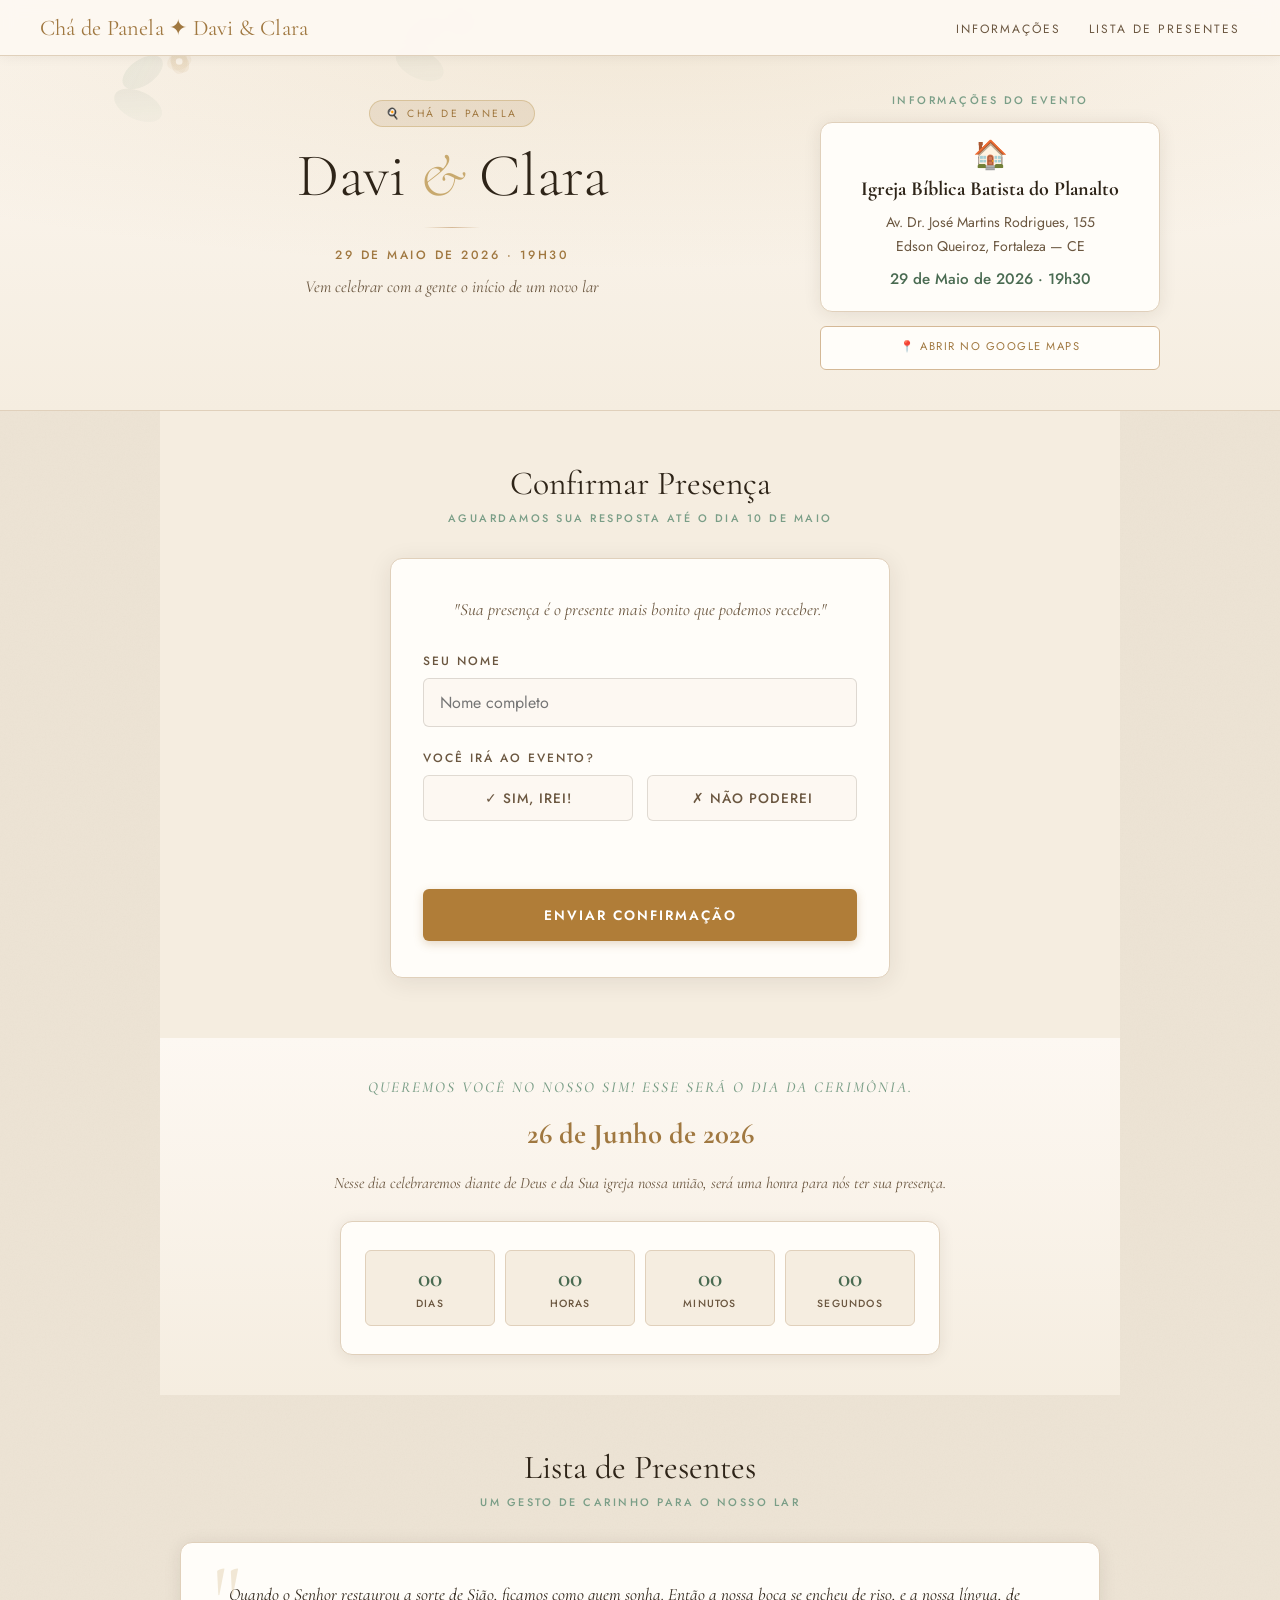
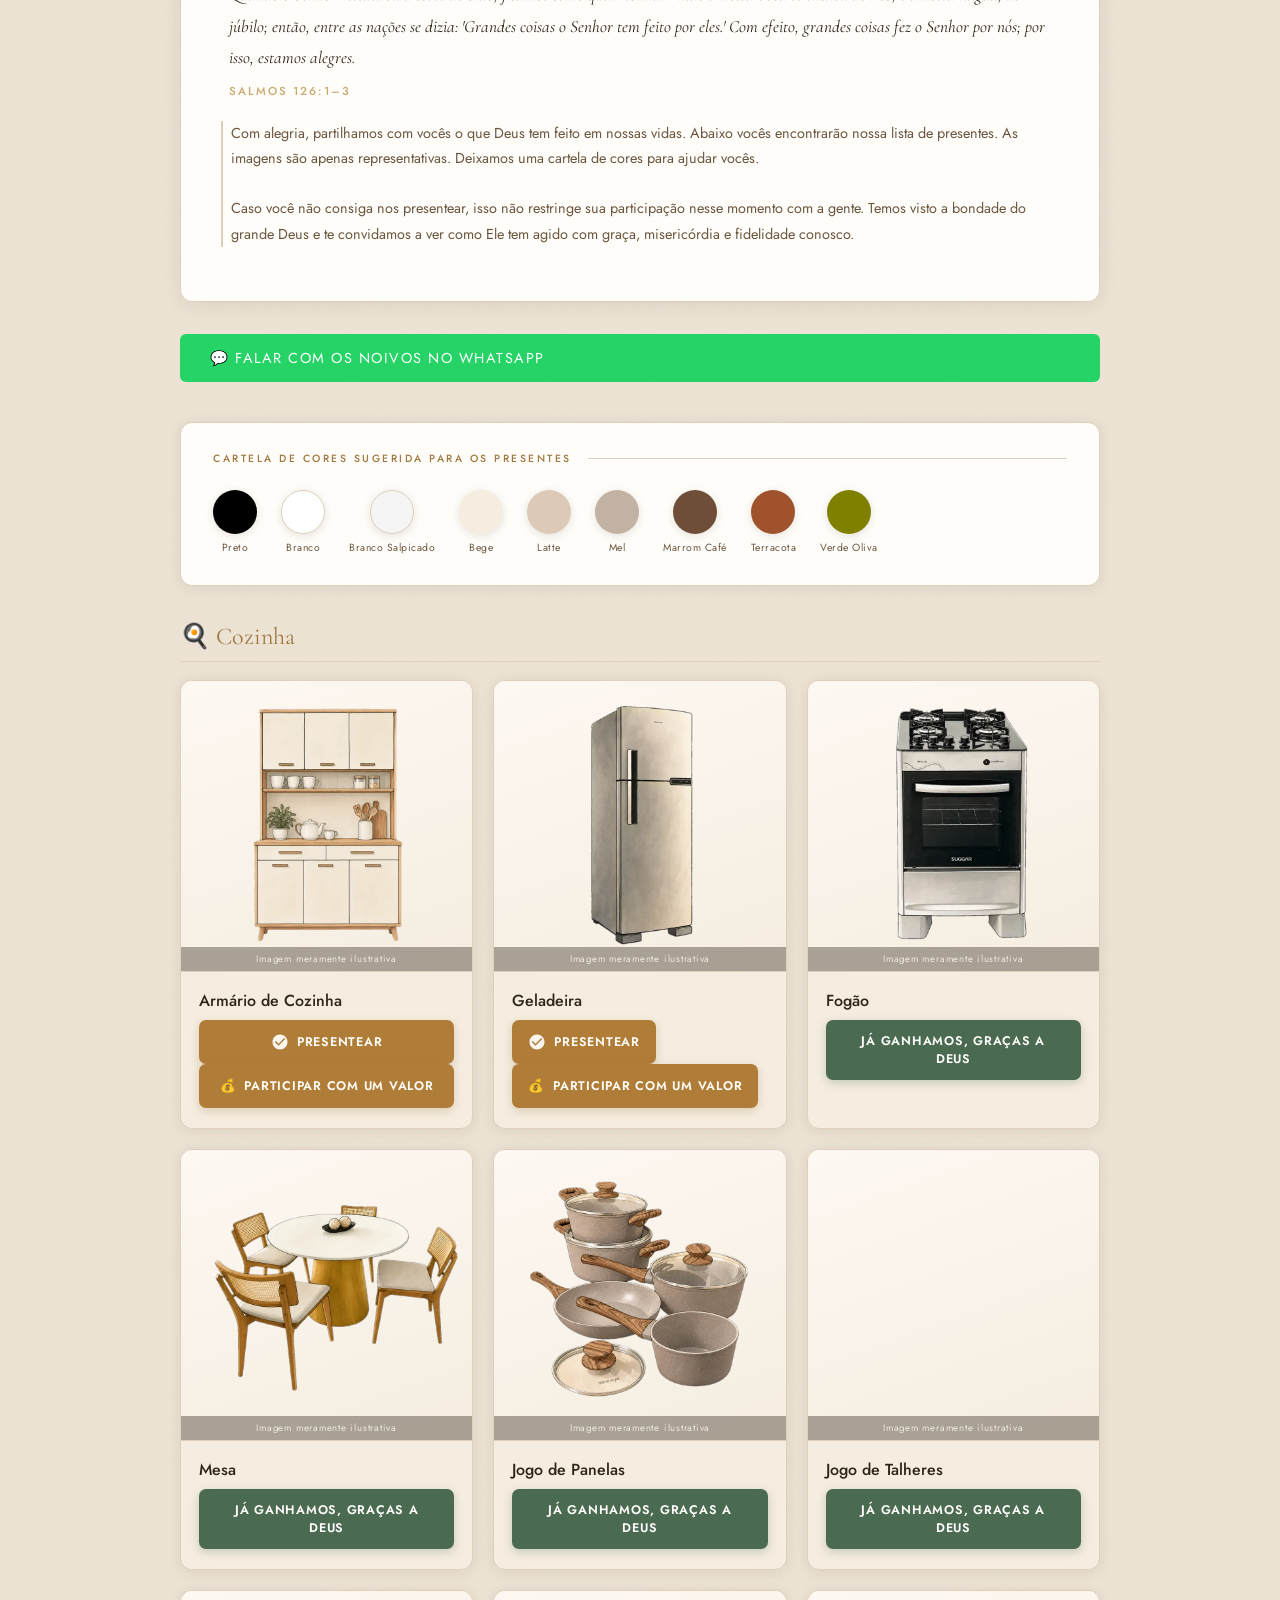
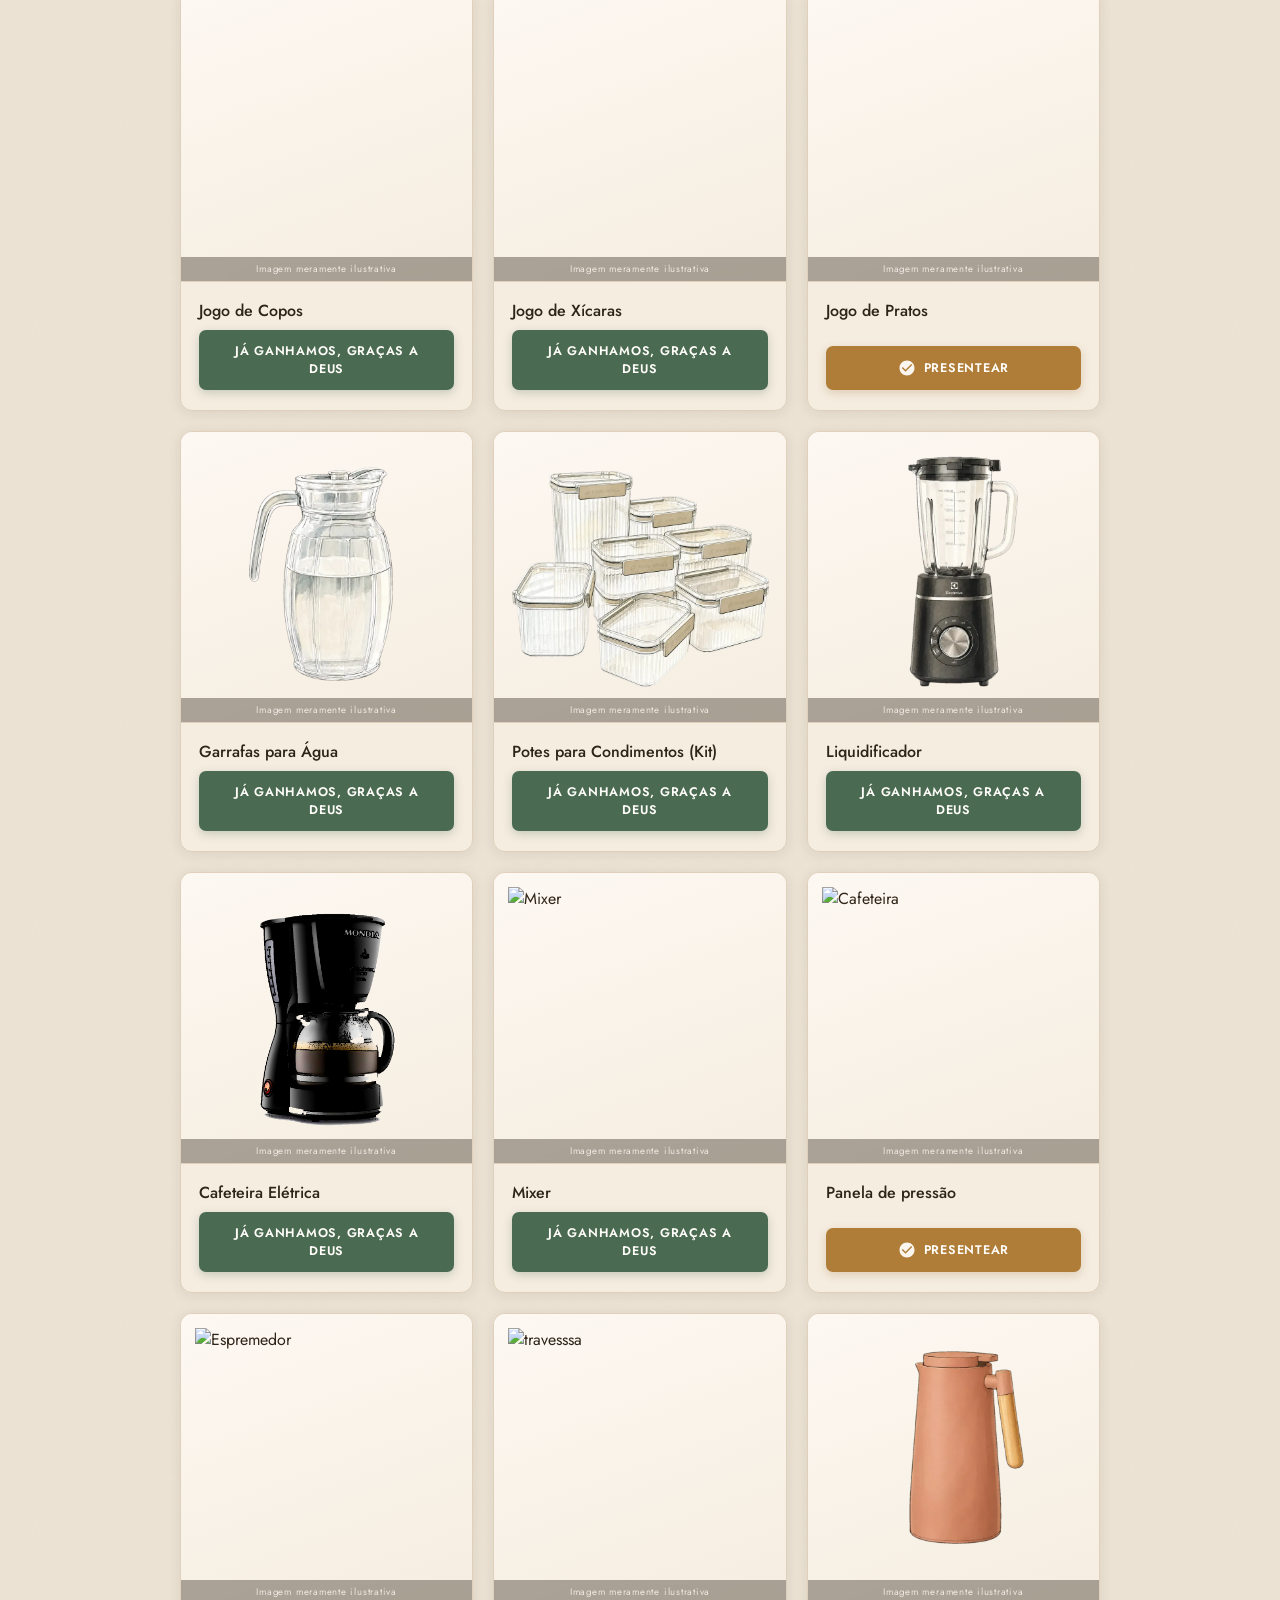
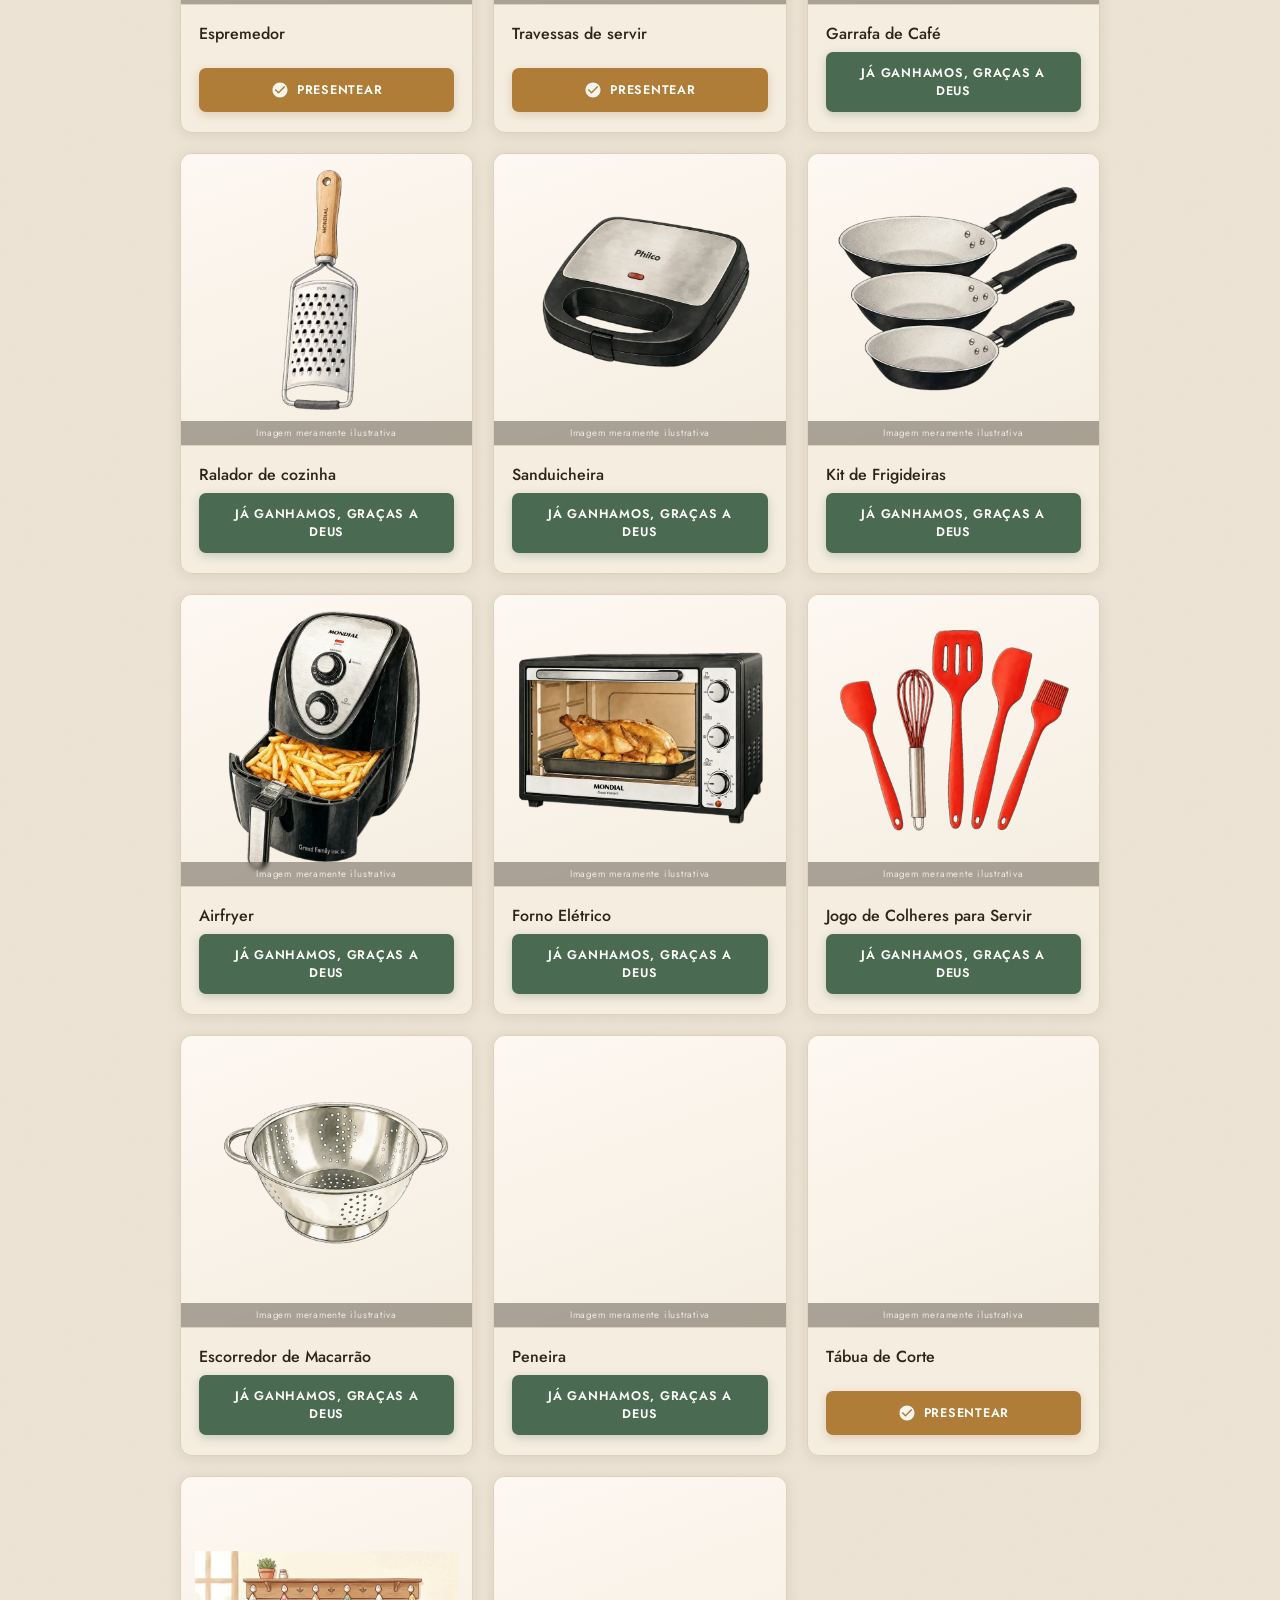
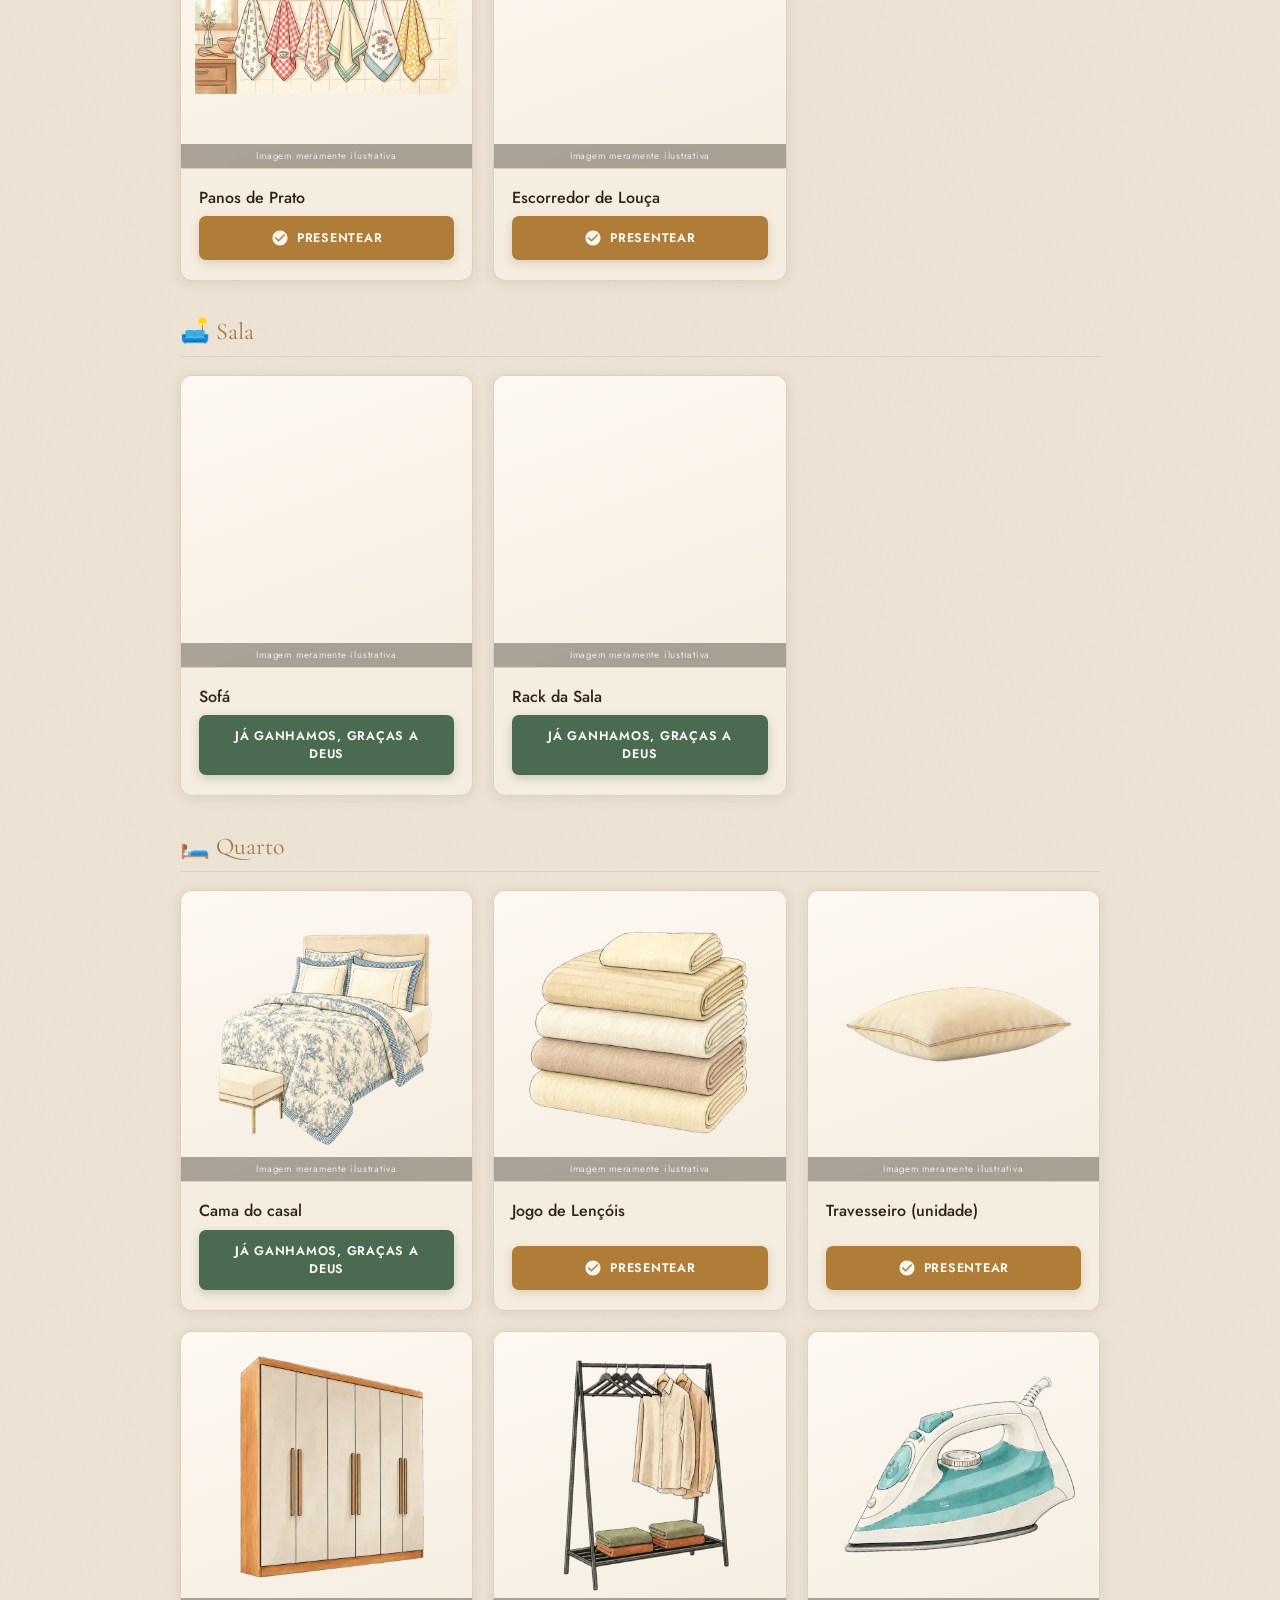
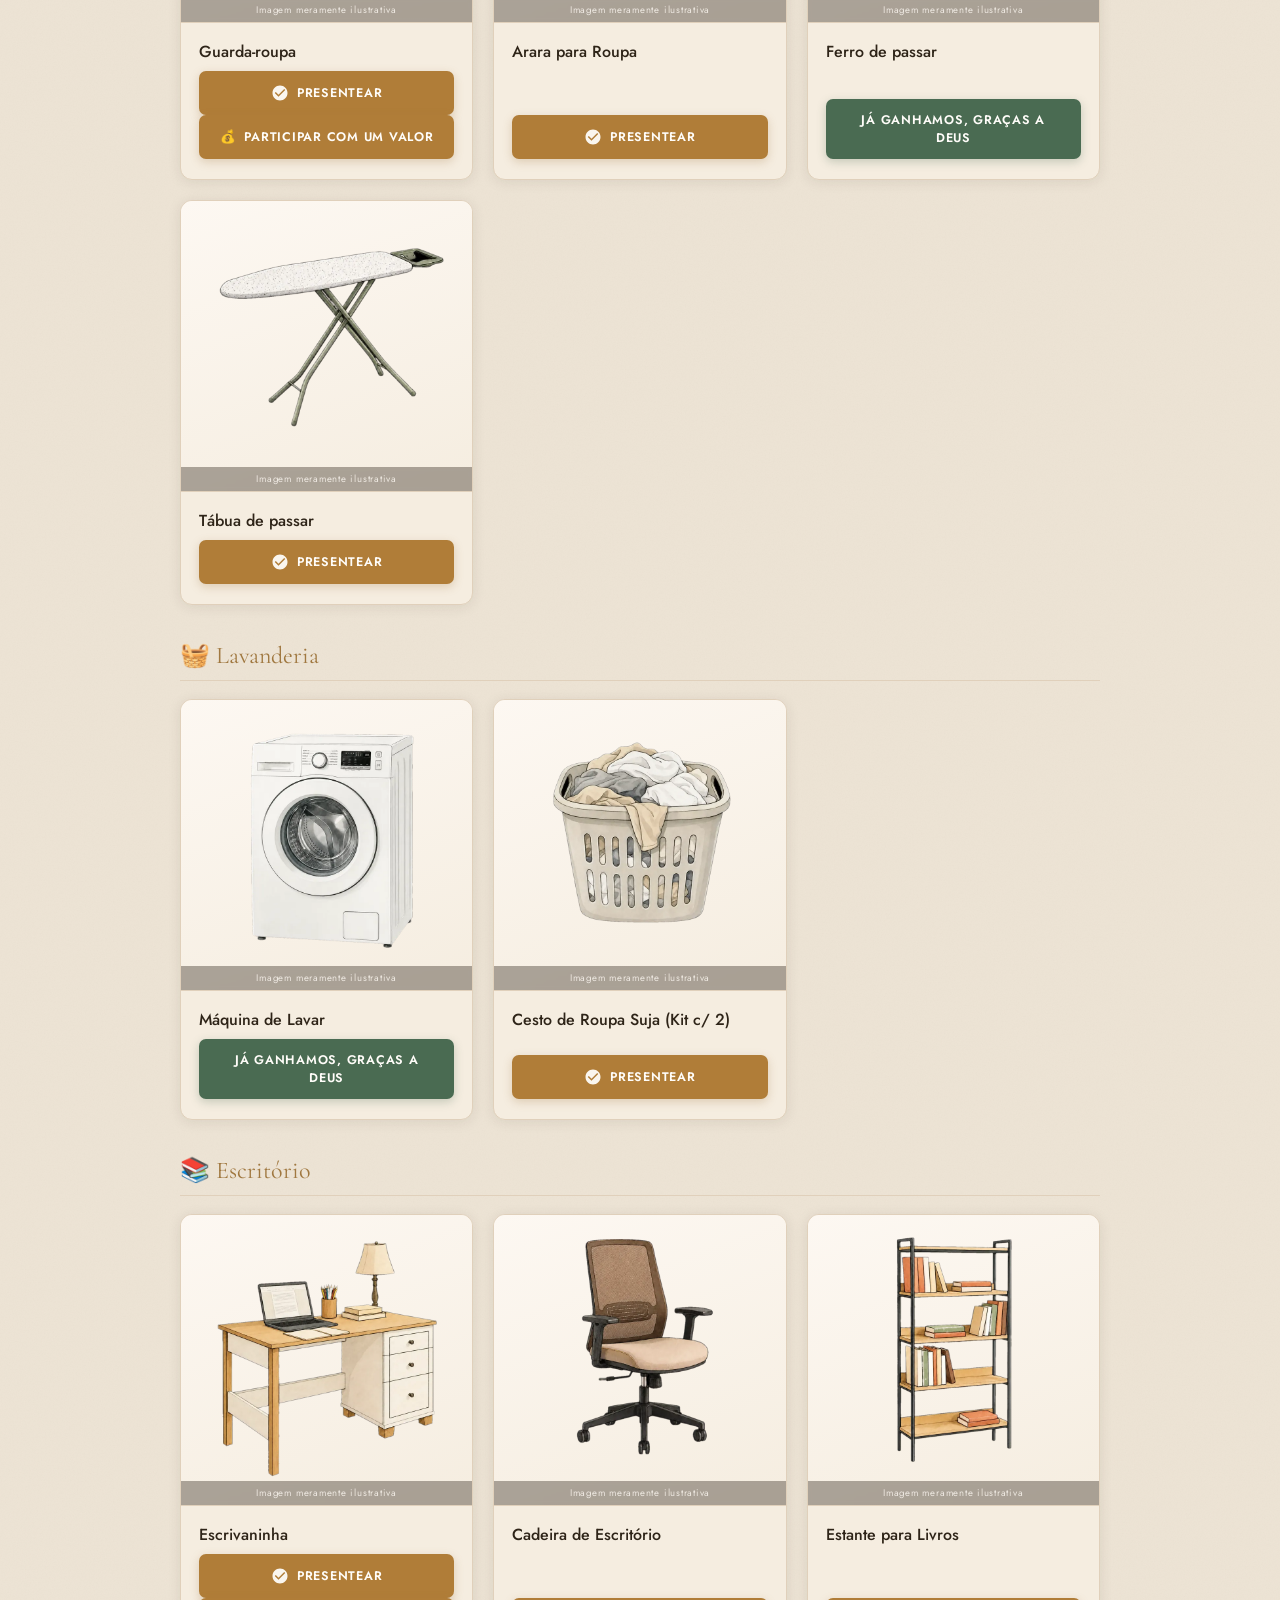
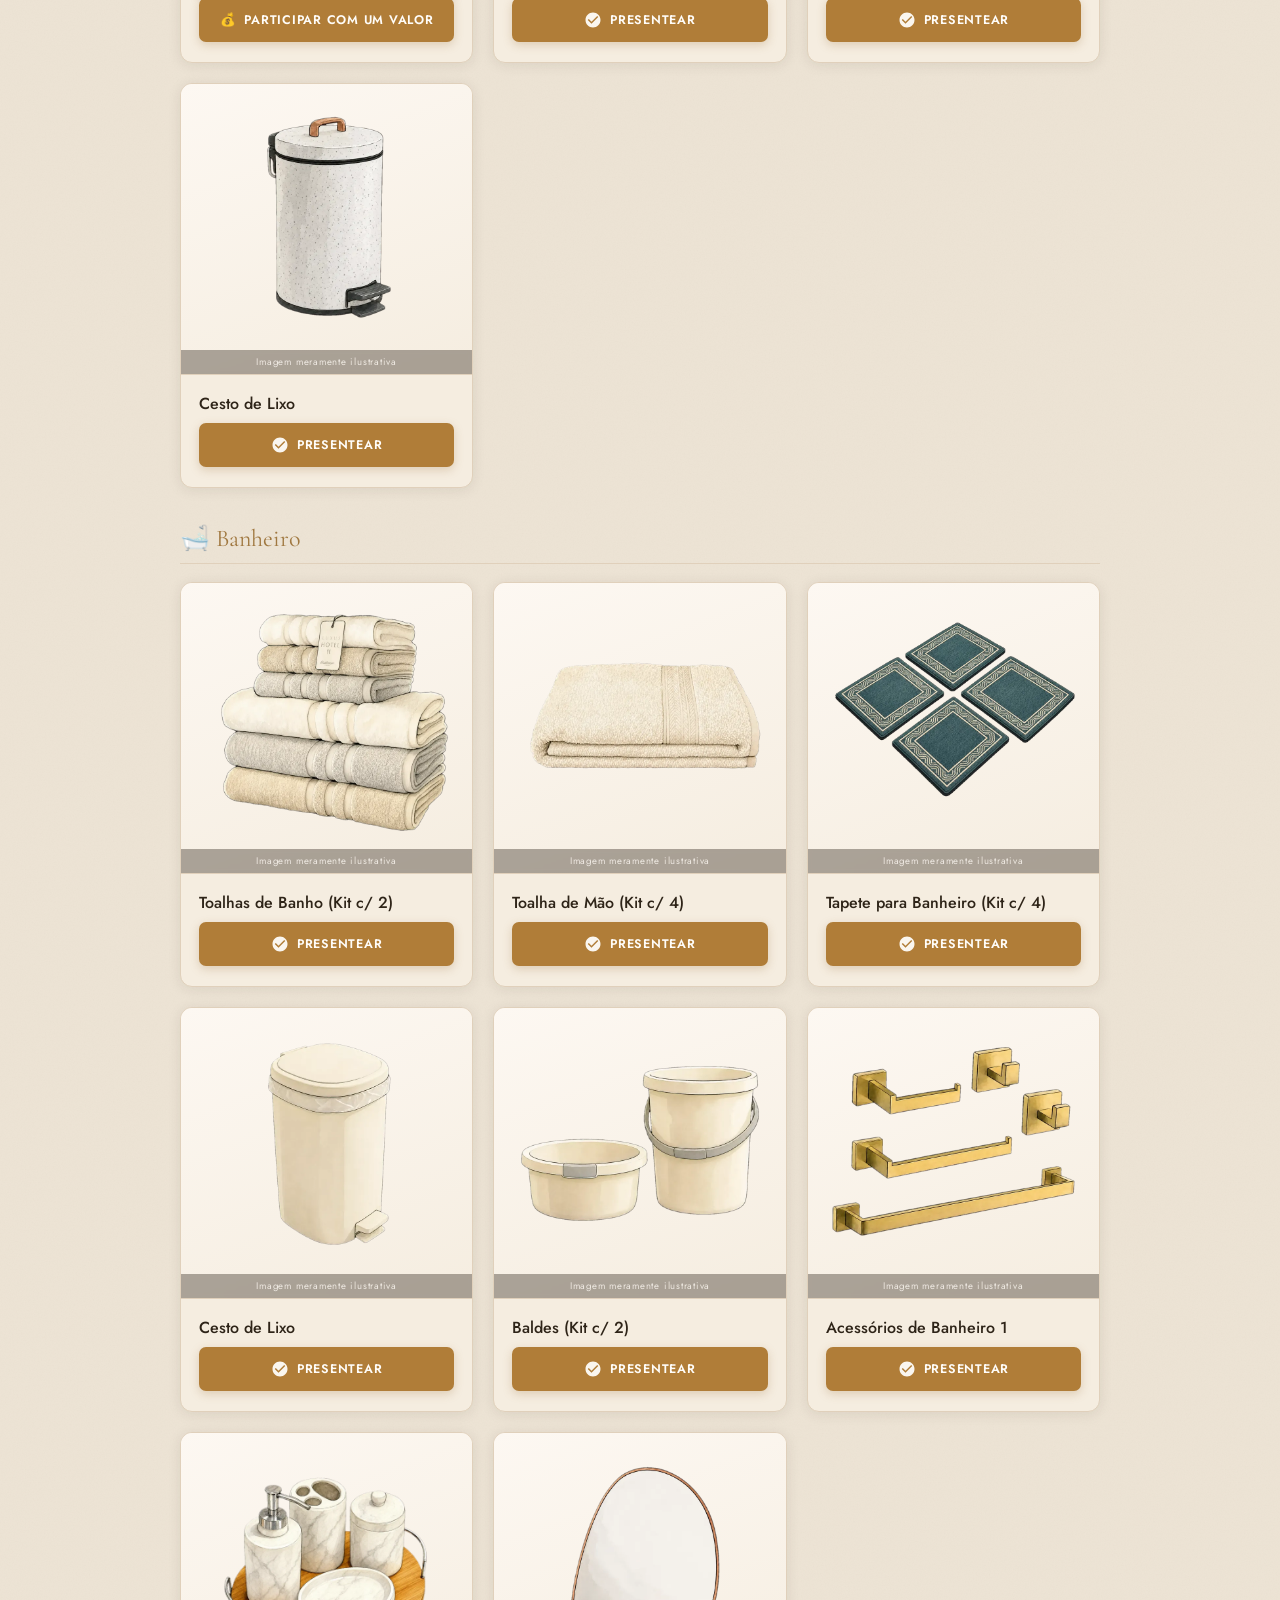
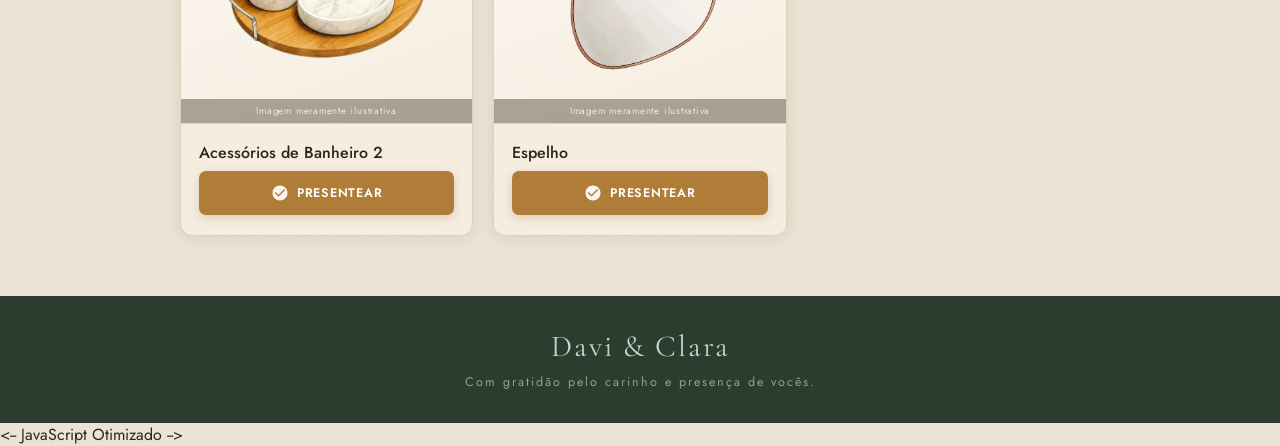
==== commit 906ad299: "Update index.html" ====
--- a/index.html
+++ b/index.html
@@ -474,7 +474,7 @@
       <div class="gift-card-media"><img loading="lazy" src="peneira.webp" alt="Peneira" width="400" height="400" decoding="async"></div>
       <div class="gift-card-body">
         <h3 class="gift-name">Peneira</h3>
-        <a class="gift-buy gift-buy--pending" href="#" data-gift-key="peneira" target="_blank" rel="noopener noreferrer"><svg width="18" height="18" aria-hidden="true"><use href="#ico-presentear"/></svg><span>Presentear</span></a>
+            <a class="gift-buy gift-received" href="#" data-gift-key="escorredor-macarrao" target="_blank" rel="noopener noreferrer"><span>Já ganhamos, graças a Deus</span></a>
       </div>
     </article>
     <article class="gift-card reveal">
@@ -488,7 +488,7 @@
       <div class="gift-card-media"><img loading="lazy" src="panos-prato.webp" alt="Panos de prato" width="400" height="400" decoding="async"></div>
       <div class="gift-card-body">
         <h3 class="gift-name">Panos de Prato</h3>
-        <a class="gift-buy gift-received" href="#" data-gift-key="cama-casal" target="_blank" rel="noopener noreferrer"><span>Já ganhamos, graças a Deus</span></a>
+        <a class="gift-buy gift-buy--pending" href="#" data-gift-key="panos-prato" target="_blank" rel="noopener noreferrer"><svg width="18" height="18" aria-hidden="true"><use href="#ico-presentear"/></svg><span>Presentear</span></a>
       </div>
     </article>
     <article class="gift-card reveal">
@@ -533,8 +533,7 @@
       <div class="gift-card-media"><img loading="lazy" src="jogo-lencois.webp" alt="Jogo de lençóis" width="400" height="400" decoding="async"></div>
       <div class="gift-card-body">
         <h3 class="gift-name">Jogo de Lençóis</h3>
-        <a class="gift-buy gift-received" href="#" data-gift-key="cama-casal" target="_blank" rel="noopener noreferrer"><span>Já ganhamos, graças a Deus</span></a>
-      </div>
+        <a class="gift-buy gift-buy--pending" href="#" data-gift-key="travesseiro" target="_blank" rel="noopener noreferrer"><svg width="18" height="18" aria-hidden="true"><use href="#ico-presentear"/></svg><span>Presentear</span></a>      </div>
     </article>
     <article class="gift-card reveal">
       <div class="gift-card-media"><img loading="lazy" src="travesseiro.webp" alt="Travesseiro" width="400" height="400" decoding="async"></div>
@@ -548,7 +547,7 @@
       <div class="gift-card-body">
         <h3 class="gift-name">Guarda-roupa</h3>
         <a class="gift-buy gift-buy--pending" href="#" data-gift-key="guarda-roupa" target="_blank" rel="noopener noreferrer"><svg width="18" height="18" aria-hidden="true"><use href="#ico-presentear"/></svg><span>Presentear</span></a>
-              <a class="gift-buy gift-buy--participate" href="https://api.whatsapp.com/send/?phone=5585998184396&text=Quero+ajudar+a+comprar+o+guarda+roupa!+Pode+me+passar+o+pix+de+voc%C3%AAs%3F&type=phone_number&app_absent=0" target="_blank" rel="noopener noreferrer">💰 <span>Participar com um valor</span></a>
+        <a class="gift-buy gift-buy--participate" href="https://api.whatsapp.com/send/?phone=5585998184396&text=Quero+ajudar+a+comprar+o+guarda+roupa!+Pode+me+passar+o+pix+de+voc%C3%AAs%3F&type=phone_number&app_absent=0" target="_blank" rel="noopener noreferrer">💰 <span>Participar com um valor</span></a>
 
       </div>
     </article>
@@ -602,6 +601,7 @@
       <div class="gift-card-body">
         <h3 class="gift-name">Escrivaninha</h3>
         <a class="gift-buy gift-buy--pending" href="#" data-gift-key="escrivaninha" target="_blank" rel="noopener noreferrer"><svg width="18" height="18" aria-hidden="true"><use href="#ico-presentear"/></svg><span>Presentear</span></a>
+                <a class="gift-buy gift-buy--participate" href="https://api.whatsapp.com/send/?phone=5585998184396&text=Quero+ajudar+a+comprar+a+Geladeira!+Pode+me+passar+o+pix+de+voc%C3%AAs%3F&type=phone_number&app_absent=0" target="_blank" rel="noopener noreferrer">💰 <span>Participar com um valor</span></a>
       </div>
     </article>
     <article class="gift-card reveal">
